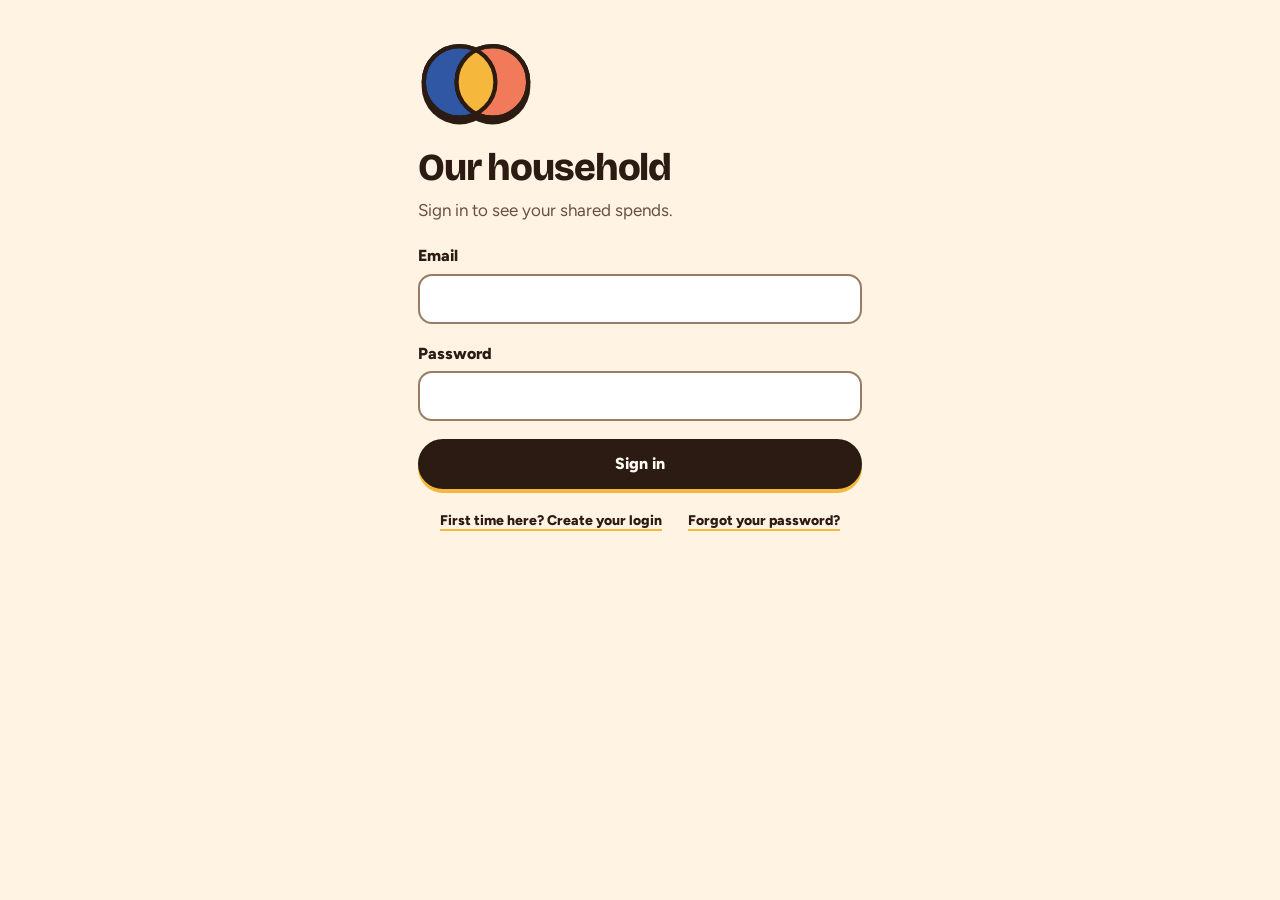
==== index.html @ c3bd326e "Deals: TCN gift cards, their deals and every card's shops Co-Authored-By: Claude Opus 5.5 <noreply@a" ====
<!DOCTYPE html>
<html lang="en-AU">
<head>
<meta charset="utf-8">
<meta name="viewport" content="width=device-width, initial-scale=1, viewport-fit=cover">
<meta name="theme-color" content="#FFF3E4">
<link rel="manifest" href="manifest.json">
<link rel="icon" type="image/png" sizes="32x32" href="icon-32.png">
<link rel="apple-touch-icon" href="apple-touch-icon.png">
<meta name="apple-mobile-web-app-capable" content="yes">
<meta name="mobile-web-app-capable" content="yes">
<meta name="apple-mobile-web-app-title" content="Household">
<meta name="apple-mobile-web-app-status-bar-style" content="default">
<title>Our household</title>
<link rel="preconnect" href="https://fonts.googleapis.com">
<link rel="preconnect" href="https://fonts.gstatic.com" crossorigin>
<link rel="stylesheet" href="https://fonts.googleapis.com/css2?family=Bricolage+Grotesque:opsz,wght@12..96,500..800&family=Figtree:wght@400..800&display=swap">
<style>
:root {
  --ground: #FFF3E4; --card: #FFFAF3; --ink: #2B1B12; --ink2: #6A4F40;
  --line: #EBD5BF; --dash: #E2C9B0; --input: #9A7C66; --track: #F3E2CF;
  --cobalt: #2F57A4; --cobalt-soft: #DCE6F7;
  --coral: #F07A5A; --coral-soft: #FCDCD2; --coral-deep: #A63E24;
  --marigold: #F5B83D; --marigold-soft: #FDEBC2;
  --fern: #276A49; --fern-soft: #D7EEDF;
  --me: #2F57A4; --me-soft: #DCE6F7;
  --display: 'Bricolage Grotesque', 'Figtree', ui-rounded, system-ui, sans-serif;
  --body: 'Figtree', system-ui, -apple-system, 'Segoe UI', sans-serif;
  --r-sm: 12px; --r-md: 18px; --r-lg: 26px;
  --nav-h: 74px;
  /* The phone's home-bar area. The tab bar sits partly inside it, like iOS's own tab bars, so its icons sit lower. */
  --sab: env(safe-area-inset-bottom, 0px);
  --nav-bottom: max(8px, calc(var(--sab) - 16px));
}
*, *::before, *::after { box-sizing: border-box; }
html { -webkit-text-size-adjust: 100%; color-scheme: light; background: var(--ground); }
body { margin: 0; min-height: 100vh; background: var(--ground); color: var(--ink); font: 400 16px/1.45 var(--body); -webkit-font-smoothing: antialiased; }
button, input, select, textarea { font: inherit; color: inherit; }
button { cursor: pointer; touch-action: manipulation; -webkit-tap-highlight-color: transparent; }
:focus-visible { outline: 3px solid var(--cobalt); outline-offset: 2px; }
p { margin: 0; }
h1, h2, h3 { margin: 0; font-family: var(--display); letter-spacing: -0.02em; }
.ic { width: 22px; height: 22px; flex: none; }
.muted { color: var(--ink2); }
.k { font-size: 14px; font-weight: 700; color: var(--ink2); }
.sr { position: absolute; width: 1px; height: 1px; overflow: hidden; clip: rect(0 0 0 0); white-space: nowrap; }

.main { max-width: 480px; margin: 0 auto; padding: 8px 16px calc(var(--nav-h) + 32px + var(--nav-bottom)); }
.main.no-nav { padding-bottom: 24px; }
.banner { max-width: 480px; margin: 0 auto; padding: 10px 16px; background: var(--marigold-soft); border-bottom: 2px solid var(--ink); font-size: 14px; font-weight: 600; }
.banner.ro { background: var(--coral-soft); }

/* headers */
.top { display: flex; align-items: flex-end; justify-content: space-between; gap: 12px; padding: 14px 2px 12px; } /* iOS blurs the top strip of a home screen app, so the heading stays clear of it */
.top.sheet { align-items: center; padding-top: 10px; }
.eyebrow { font-size: 15px; font-weight: 700; color: var(--ink2); margin-bottom: 2px; }
.title { font: 800 34px/1.02 var(--display); letter-spacing: -0.03em; }
.title.sm { font-size: 24px; flex: 1; }
.duo { display: flex; }
.duo .av + .av { margin-left: -10px; }

/* cards */
.card { display: block; width: 100%; text-align: left; background: var(--card); border: 2px solid var(--line); border-radius: var(--r-lg); padding: 16px; margin: 0 0 16px; box-shadow: 0 4px 0 var(--line); }
.card.bold { border-color: var(--ink); box-shadow: 0 4px 0 var(--ink); }
button.card { font: inherit; color: inherit; }
.card-head { display: flex; align-items: baseline; justify-content: space-between; gap: 12px; margin-bottom: 12px; }
.card-head h2 { font-size: 20px; }
.amt { font-weight: 800; font-variant-numeric: tabular-nums; }

.hero { position: relative; overflow: hidden; background: var(--card); border: 2px solid var(--ink); border-radius: 30px; padding: 20px 20px 18px; margin: 0 0 18px; box-shadow: 0 6px 0 var(--ink); }
.hero > *:not(.blob) { position: relative; }
.blob { position: absolute; right: -48px; top: -56px; width: 200px; height: 180px; background: var(--me-soft); border-radius: 58% 42% 55% 45% / 52% 60% 40% 48%; }
.hero-k { font-size: 16px; font-weight: 700; color: var(--ink2); }
.hero-v { font: 800 60px/1 var(--display); letter-spacing: -0.04em; margin: 4px 0 6px; font-variant-numeric: tabular-nums; }
.hero-v.over { color: var(--coral-deep); }
.hero-sub { font-weight: 600; color: var(--ink2); margin-bottom: 12px; }
.hero-foot { display: flex; align-items: center; justify-content: space-between; gap: 12px; margin-top: 16px; font-weight: 600; }
.meter { height: 14px; border-radius: 999px; background: var(--track); border: 2px solid var(--ink); overflow: hidden; }
.meter > span { display: block; height: 100%; background: var(--me); }
.meter.sm { height: 10px; margin-top: 10px; }
.sticker { display: inline-flex; align-items: center; transform: rotate(-3deg); background: var(--marigold); color: var(--ink); border: 2px solid var(--ink); border-radius: 999px; padding: 5px 12px; font-weight: 800; font-size: 15px; box-shadow: 0 3px 0 var(--ink); white-space: nowrap; }
.sticker.fern { background: var(--fern-soft); }
.sticker.coral { background: var(--coral-soft); }

.row-card { display: flex; align-items: center; justify-content: space-between; gap: 12px; min-height: 64px; cursor: pointer; }
.row-card .row-t { display: block; font-weight: 800; font-size: 17px; }
.row-card.attn { background: var(--marigold-soft); border-color: var(--ink); box-shadow: 0 4px 0 var(--ink); }
.count { display: inline-grid; place-items: center; min-width: 34px; height: 34px; padding: 0 8px; border-radius: 999px; background: var(--marigold); border: 2px solid var(--ink); font-weight: 800; margin-right: 10px; }
.row-lead { display: flex; align-items: center; }

.bal { display: flex; align-items: center; justify-content: space-between; gap: 12px; }
.bal .v { font: 800 30px/1.1 var(--display); letter-spacing: -0.02em; font-variant-numeric: tabular-nums; }

.bars { display: grid; grid-template-columns: repeat(7, 1fr); gap: 6px; align-items: end; }
.bar { display: flex; flex-direction: column; align-items: center; justify-content: flex-end; gap: 4px; min-height: 140px; border: 0; background: none; padding: 0; border-radius: 12px; }
.bar-v { font-size: 12px; font-weight: 700; color: var(--ink2); min-height: 16px; }
.bar-f { width: 100%; max-width: 36px; border-radius: 10px 10px 4px 4px; background: var(--me-soft); border: 2px solid var(--ink); }
.bar-f.zero { border-color: var(--dash); border-style: dashed; }
.bar.today .bar-f { background: var(--me); }
.bar-d { font-size: 13px; font-weight: 800; }

.grid2 { display: grid; grid-template-columns: 1fr 1fr; gap: 12px; margin: 0 0 16px; }
.grid2 .card { margin: 0; }
.tile { min-height: 132px; display: flex; flex-direction: column; }
.tile-t { font: 800 19px/1.15 var(--display); margin-top: 6px; overflow-wrap: anywhere; }
.tile-t.note { font-weight: 700; }
.tile-s { font-size: 14px; font-weight: 600; color: var(--ink2); margin-top: 4px; }
.tile-big { font: 800 44px/1 var(--display); margin-top: 6px; letter-spacing: -0.03em; }
.tile-empty { border-style: dashed; border-color: var(--input); box-shadow: none; background: transparent; cursor: pointer; }
.tile.spot:not(.tile-empty) { background: var(--marigold-soft); border-color: var(--ink); box-shadow: 0 4px 0 var(--ink); transform: rotate(1deg); }

/* buttons */
.btn { display: inline-flex; align-items: center; justify-content: center; gap: 8px; min-height: 50px; padding: 0 20px; border-radius: 999px; border: 2px solid var(--ink); font-weight: 800; font-size: 16px; line-height: 1.1; transition: transform .08s ease, box-shadow .08s ease; text-decoration: none; }
.btn-primary { background: var(--ink); color: var(--card); box-shadow: 0 4px 0 var(--marigold); }
.btn-primary:active:not([disabled]) { transform: translateY(3px); box-shadow: 0 1px 0 var(--marigold); }
.btn-secondary { background: var(--card); color: var(--ink); box-shadow: 0 3px 0 var(--ink); }
.btn-secondary:active:not([disabled]) { transform: translateY(2px); box-shadow: 0 1px 0 var(--ink); }
.btn-ghost { background: transparent; color: var(--ink); border-color: var(--input); }
.btn-danger { background: var(--coral-deep); color: #fff; border-color: var(--ink); box-shadow: 0 3px 0 var(--ink); }
.btn[disabled] { opacity: .45; cursor: not-allowed; }
.btn-block { width: 100%; }
.btn-small { min-height: 44px; padding: 0 14px; font-size: 15px; }
@media (hover: hover) {
  .btn-secondary:hover:not([disabled]), .btn-ghost:hover { background: #fff; }
  .btn-primary:hover:not([disabled]) { opacity: .9; }
  .row-card:hover, .tile-empty:hover { border-color: var(--ink); }
  .chip:hover { border-color: var(--ink); }
}
.link { display: inline-flex; align-items: center; gap: 6px; background: none; border: 0; padding: 0 4px; min-height: 44px; font-weight: 800; color: var(--ink); text-decoration: underline; text-decoration-thickness: 2px; text-underline-offset: 4px; text-decoration-color: var(--marigold); }
.link.sm { font-size: 14px; min-height: 36px; padding: 6px 4px; }
.link.danger { color: var(--coral-deep); text-decoration-color: var(--coral); }
.icon-btn { width: 44px; height: 44px; flex: none; border-radius: 50%; border: 2px solid var(--ink); background: var(--card); display: grid; place-items: center; box-shadow: 0 2px 0 var(--ink); padding: 0; }
.icon-btn:active { transform: translateY(2px); box-shadow: none; }
.icon-btn[disabled] { opacity: .35; cursor: not-allowed; }

/* chips and segmented controls */
.chips { display: flex; flex-wrap: wrap; gap: 8px; }
.chip { display: inline-flex; align-items: center; gap: 6px; min-height: 44px; padding: 0 14px; border-radius: 999px; border: 2px solid var(--input); background: var(--card); font-weight: 700; font-size: 15px; }
.chip[aria-pressed="true"] { background: var(--ink); border-color: var(--ink); color: var(--card); }
.chip.add { border-style: dashed; }
.chip .ic { width: 16px; height: 16px; }
.seg { display: flex; gap: 4px; padding: 4px; border: 2px solid var(--ink); border-radius: 999px; background: var(--track); }
.seg button { flex: 1; min-height: 44px; min-width: 0; border: 0; border-radius: 999px; background: transparent; font-weight: 800; padding: 0 8px; overflow: hidden; text-overflow: ellipsis; white-space: nowrap; }
.seg button[aria-pressed="true"] { background: var(--card); box-shadow: 0 0 0 2px var(--ink); }
.stepper { display: flex; align-items: center; gap: 10px; margin-top: 12px; }
.stepper output { flex: 1; text-align: center; font-weight: 800; font-variant-numeric: tabular-nums; }

/* forms */
fieldset { border: 0; margin: 0 0 18px; padding: 0; min-width: 0; }
legend, .lbl { display: block; padding: 0; margin: 0 0 8px; font-weight: 800; }
.field { display: block; margin: 0 0 18px; }
.field > span { display: block; font-weight: 800; margin: 0 0 6px; }
.input { width: 100%; min-height: 50px; padding: 10px 14px; border: 2px solid var(--input); border-radius: 14px; background: #fff; font-size: 16px; }
.input:focus { border-color: var(--ink); }
select.input { appearance: none; -webkit-appearance: none; background-image: url("data:image/svg+xml,%3Csvg xmlns='http://www.w3.org/2000/svg' viewBox='0 0 24 24' fill='none' stroke='%232B1B12' stroke-width='2.5' stroke-linecap='round' stroke-linejoin='round'%3E%3Cpath d='M6 9l6 6 6-6'/%3E%3C/svg%3E"); background-repeat: no-repeat; background-position: right 14px center; background-size: 18px; padding-right: 44px; }
textarea.input { min-height: 140px; font-family: ui-monospace, Menlo, monospace; font-size: 13px; }
.money { position: relative; }
.money::before { content: '$'; position: absolute; left: 14px; top: 50%; transform: translateY(-50%); font-weight: 800; color: var(--ink2); pointer-events: none; }
.money .input { padding-left: 30px; }
.hint { font-size: 14px; color: var(--ink2); margin-top: 6px; }
.hint a { color: inherit; text-decoration: underline; text-decoration-color: var(--line); text-underline-offset: 3px; }
.err-text { font-size: 14px; color: var(--coral-deep); font-weight: 700; margin-top: 6px; }
.err-why { font-size: 12px; margin-top: 8px; overflow-wrap: anywhere; }
/* the + choice: capture a receipt or add a spend */
.pick-grid { display: grid; grid-template-columns: 1fr 1fr; gap: 12px; margin-top: 16px; }
.pick { position: relative; display: flex; flex-direction: column; align-items: flex-start; gap: 6px; min-height: 148px; padding: 16px 14px; border: 2px solid var(--ink); border-radius: var(--r-md); background: var(--card); box-shadow: 0 4px 0 var(--ink); color: var(--ink); font: inherit; text-align: left; cursor: pointer; }
.pick:active { transform: translateY(3px); box-shadow: 0 1px 0 var(--ink); }
.pick:focus-visible { outline: 3px solid var(--cobalt); outline-offset: 3px; }
.pick-ic { width: 46px; height: 46px; flex: none; border-radius: 50%; border: 2px solid var(--ink); background: var(--marigold-soft); display: grid; place-items: center; margin-bottom: 4px; }
.pick.file-btn .pick-ic { background: var(--coral-soft); }
.pick-ic .ic { width: 24px; height: 24px; }
.pick-t { font: 800 18px/1.15 var(--display); letter-spacing: -0.01em; }
.pick-s { font-size: 13px; line-height: 1.3; color: var(--ink2); }
.pick-photos { display: flex; justify-content: center; margin: 12px auto 0; }
.setup-steps { margin: 12px 0 14px; padding-left: 22px; display: flex; flex-direction: column; gap: 6px; }
.setup-steps strong { font-weight: 800; }
.row2 { display: grid; grid-template-columns: 1fr 1fr; gap: 10px; }
.check-row { display: flex; align-items: center; gap: 12px; min-height: 48px; margin: 0 0 14px; font-weight: 700; cursor: pointer; }
.check-row input { width: 24px; height: 24px; accent-color: var(--ink); flex: none; margin: 0; }
.check-row.off { color: var(--ink2); cursor: default; }
.switch-row { display: flex; align-items: center; justify-content: space-between; gap: 12px; min-height: 52px; font-weight: 700; cursor: pointer; }
.switch-row + .switch-row { border-top: 2px dashed var(--dash); }
.switch { appearance: none; -webkit-appearance: none; width: 54px; height: 32px; border-radius: 999px; border: 2px solid var(--ink); background: var(--track); position: relative; flex: none; margin: 0; cursor: pointer; }
.switch::after { content: ''; position: absolute; top: 3px; left: 3px; width: 22px; height: 22px; border-radius: 50%; background: var(--card); border: 2px solid var(--ink); transition: left .15s ease; }
.switch:checked { background: var(--fern); }
.switch:checked::after { left: 25px; }
.swatches { display: flex; gap: 12px; }
.swatch { width: 44px; height: 44px; border-radius: 50%; border: 2px solid var(--ink); padding: 0; }
.swatch[aria-pressed="true"] { box-shadow: 0 0 0 3px var(--card), 0 0 0 6px var(--ink); }
.person { padding: 14px; border: 2px dashed var(--dash); border-radius: var(--r-md); margin: 0 0 14px; }
.person .field { margin-bottom: 12px; }
.person fieldset { margin: 0; }

/* entries */
.list { list-style: none; margin: 0; padding: 0; }
.entry { display: block; padding: 12px 0; border-top: 2px dashed var(--dash); }
.e-row { display: flex; align-items: flex-start; gap: 12px; }
.entry:first-child { border-top: 0; padding-top: 4px; }
.e-main { flex: 1; min-width: 0; }
.e-title { font-weight: 800; overflow-wrap: anywhere; }
.e-meta { font-size: 14px; color: var(--ink2); margin-top: 1px; }
.e-sub { font-size: 13px; color: var(--ink2); margin-top: 2px; overflow-wrap: anywhere; }
.e-right { text-align: right; display: flex; flex-direction: column; align-items: flex-end; }
.e-amt { font-weight: 800; font-variant-numeric: tabular-nums; white-space: nowrap; }
.entry.dim .e-amt { color: var(--ink2); text-decoration: line-through; text-decoration-thickness: 2px; }
.e-actions { display: flex; flex-wrap: wrap; gap: 8px; margin-top: 10px; padding-left: 48px; }
.e-actions .btn { flex: 1 1 auto; }
.tag { display: inline-block; margin-top: 6px; padding: 2px 10px; border-radius: 10px; border: 2px solid var(--ink2); font-size: 13px; font-weight: 700; color: var(--ink2); }
.tag.chk { background: var(--marigold-soft); border-color: var(--ink); color: var(--ink); }
.av { display: grid; place-items: center; width: 36px; height: 36px; flex: none; border-radius: 50%; border: 2px solid var(--ink); font: 800 15px/1 var(--display); }
.av.sm { width: 28px; height: 28px; font-size: 13px; }
.av-duo { position: relative; overflow: hidden; background: var(--card); }
.av-duo i { position: absolute; top: 0; bottom: 0; width: 50%; }
.av-duo i:first-child { left: 0; }
.av-duo i:last-child { right: 0; border-left: 2px solid var(--ink); }
.av.settle { background: var(--fern-soft); color: var(--fern); }
.av.settle .ic { width: 18px; height: 18px; }

/* calendar */
.card.cal { padding: 12px; }
.cal-head { display: flex; align-items: center; justify-content: space-between; margin-bottom: 8px; }
.cal-head h2 { font-size: 20px; }
.cal-dow, .cal-grid { display: grid; grid-template-columns: repeat(7, 1fr); gap: 3px; }
.cal-dow span { text-align: center; font-size: 12px; font-weight: 800; color: var(--ink2); padding: 4px 0; }
.cal-day { position: relative; min-height: 54px; border-radius: 12px; border: 2px solid transparent; background: transparent; padding: 4px 1px 3px; display: flex; flex-direction: column; align-items: center; gap: 1px; min-width: 0; }
.cal-day .n { font-size: 14px; font-weight: 800; line-height: 20px; min-width: 24px; border-radius: 999px; }
.cal-day .v { font-size: 11px; font-weight: 800; color: var(--ink2); line-height: 14px; min-height: 14px; }
.cal-day.has { background: var(--track); }
.cal-day.today .n { background: var(--ink); color: var(--card); }
.cal-day.sel { border-color: var(--ink); background: var(--marigold-soft); box-shadow: 0 2px 0 var(--ink); }
.cal-day.pad { visibility: hidden; }
.cal-day.future .n { color: var(--ink2); }
.dots { display: flex; gap: 3px; margin-top: auto; min-height: 7px; }
.dot { display: inline-block; width: 7px; height: 7px; border-radius: 50%; flex: none; }
.dot.man { background: var(--ink); }
.dot.imp { border: 2px solid var(--ink); background: var(--card); }
.dot.chk { background: var(--marigold); box-shadow: 0 0 0 1.5px var(--ink); }
.legend { display: flex; flex-wrap: wrap; gap: 6px 14px; margin-top: 12px; font-size: 13px; font-weight: 600; color: var(--ink2); }
.legend span { display: inline-flex; align-items: center; gap: 6px; }
.cal-foot { display: flex; justify-content: space-between; align-items: center; margin-top: 10px; padding-top: 10px; border-top: 2px dashed var(--dash); font-weight: 700; }

/* add */
.date-chip { position: relative; display: inline-flex; align-items: center; gap: 6px; min-height: 44px; padding: 0 14px; border-radius: 999px; border: 2px solid var(--ink); background: var(--card); font-weight: 800; box-shadow: 0 2px 0 var(--ink); white-space: nowrap; }
.date-chip input { position: absolute; inset: 0; width: 100%; height: 100%; opacity: 0; cursor: pointer; border: 0; padding: 0; }
.date-chip:focus-within { outline: 3px solid var(--cobalt); outline-offset: 2px; }
.amount-box { text-align: center; padding: 4px 0 14px; }
.amt-total { font: 800 58px/1.05 var(--display); letter-spacing: -0.04em; font-variant-numeric: tabular-nums; }
.amt-expr { margin-top: 6px; min-height: 22px; color: var(--ink2); font-weight: 700; font-variant-numeric: tabular-nums; }
.keypad { display: grid; grid-template-columns: repeat(4, 1fr); gap: 8px; margin: 0 0 18px; }
.key { min-height: 52px; border-radius: 16px; border: 2px solid var(--ink); background: var(--card); font: 800 24px/1 var(--display); box-shadow: 0 3px 0 var(--ink); display: grid; place-items: center; padding: 0; }
.key:active { transform: translateY(2px); box-shadow: 0 1px 0 var(--ink); }
.key.soft { background: var(--track); font: 800 15px/1 var(--body); }
.key.plus { grid-row: span 2; background: var(--coral); font-size: 34px; }
.key.zero { grid-column: span 2; }
.nudge { display: flex; gap: 10px; align-items: flex-start; padding: 12px 14px; border-radius: var(--r-md); background: var(--marigold-soft); border: 2px solid var(--ink); font-weight: 600; font-size: 15px; }
.savebar { position: sticky; bottom: 0; z-index: 5; padding: 12px 0 calc(12px + var(--sab)); background: var(--ground); border-top: 2px dashed var(--dash); margin-top: 8px; display: flex; flex-direction: column; align-items: center; gap: 4px; }
.after-card { text-align: center; margin: -4px 0 4px; }
.savebar.above-nav { bottom: calc(var(--nav-h) - 8px + var(--nav-bottom)); }
.note-card { background: var(--marigold-soft); border-color: var(--ink); box-shadow: 0 4px 0 var(--ink); }
.note-card.err { background: var(--coral-soft); }
.note-card h2 { font-size: 19px; margin-bottom: 6px; }
.note-card ul { margin: 6px 0 0; padding-left: 20px; }
.note-card li { margin: 2px 0; }

/* tab */
.tab-hero { text-align: center; padding: 28px 20px; }
.tab-hero h2 { font-size: 28px; margin: 8px 0 8px; }
.tab-hero p { color: var(--ink2); margin: 0 auto 18px; max-width: 34ch; }
.tab-total { font: 800 52px/1 var(--display); letter-spacing: -0.03em; margin: 4px 0; font-variant-numeric: tabular-nums; }
.add-row { display: grid; grid-template-columns: 120px 1fr; gap: 10px; margin-bottom: 12px; }

/* inbox */
.file-btn { position: relative; overflow: hidden; cursor: pointer; }
.file-btn input { position: absolute; inset: 0; opacity: 0; cursor: pointer; width: 100%; }
.file-btn:focus-within { outline: 3px solid var(--cobalt); outline-offset: 3px; }
details { margin-top: 14px; }
summary { min-height: 44px; display: flex; align-items: center; font-weight: 800; cursor: pointer; text-decoration: underline; text-decoration-color: var(--marigold); text-decoration-thickness: 2px; text-underline-offset: 4px; }
details ol { margin: 4px 0 0; padding-left: 22px; color: var(--ink2); }
details li { margin: 4px 0; }
.group-head { display: flex; align-items: center; justify-content: space-between; gap: 10px; margin-bottom: 8px; }
.group-head h2 { font-size: 19px; }
.empty { text-align: center; padding: 28px 16px 20px; }
.empty h2 { font-size: 22px; margin-bottom: 6px; }
.empty p { color: var(--ink2); max-width: 32ch; margin: 0 auto; }

/* colour schemes */
.schemes { display: grid; grid-template-columns: repeat(4, minmax(0, 1fr)); gap: 8px; }
.scheme { min-height: 78px; border: 2px solid var(--line); border-radius: 16px; padding: 10px 4px; display: flex; flex-direction: column; align-items: center; justify-content: center; gap: 8px; font-weight: 800; font-size: 14px; }
.scheme[aria-pressed="true"] { border-color: var(--ink); box-shadow: 0 3px 0 var(--ink); }
.scheme-dots { display: flex; }
.scheme-dots i { width: 18px; height: 18px; border-radius: 50%; border: 2px solid currentColor; }
.scheme-dots i + i { margin-left: -5px; }

/* splitwise import */
.sw-group { padding: 12px 14px; border: 2px dashed var(--dash); border-radius: var(--r-md); margin: 0 0 12px; }
.sw-t { font-weight: 800; margin-bottom: 4px; }
.sw-s { font-weight: 600; }
.sw-ok { display: flex; align-items: center; gap: 6px; color: var(--fern); font-weight: 700; font-size: 14px; margin-top: 4px; }
.sw-ok .ic { width: 18px; height: 18px; }
.sw-map { font-size: 14px; color: var(--ink2); margin-top: 6px; }
.sw-result { padding: 12px 14px; border-radius: var(--r-md); background: var(--marigold-soft); border: 2px solid var(--ink); font-weight: 600; margin-top: 4px; }
.check-row span { flex: 1; }
.rate-grid { display: grid; grid-template-columns: 1fr 1fr; gap: 0 10px; align-items: end; }
.rate-grid .field { margin-bottom: 14px; }
.rate-grid .field > span { font-size: 14px; line-height: 1.25; }

/* recap */
.period-nav { display: flex; align-items: center; justify-content: space-between; gap: 10px; margin: 0 0 16px; }
.period-nav h2 { font-size: 22px; text-align: center; flex: 1; }
.hbar { margin: 0 0 14px; }
.hbar:last-child { margin-bottom: 0; }
.hbar-top { display: flex; justify-content: space-between; gap: 10px; font-weight: 700; font-size: 15px; margin-bottom: 5px; }
.hbar-track { height: 16px; border-radius: 999px; background: var(--track); border: 2px solid var(--ink); overflow: hidden; }
.hbar-fill { display: block; height: 100%; background: var(--marigold); }
.stat { display: flex; align-items: baseline; justify-content: space-between; gap: 10px; }
.stat .big { font: 800 30px/1.1 var(--display); font-variant-numeric: tabular-nums; }

/* setup */
.setup { max-width: 480px; margin: 0 auto; padding: 22px 18px 40px; }
.steps { display: flex; gap: 6px; margin: 0 0 20px; }
.steps span { flex: 1; height: 10px; border-radius: 999px; background: var(--track); border: 2px solid var(--ink); }
.steps span.on { background: var(--marigold); }
.setup h1 { font: 800 38px/1.02 var(--display); letter-spacing: -0.03em; margin: 2px 0 10px; }
.lead { font-size: 17px; color: var(--ink2); margin: 0 0 22px; }
.setup-actions { display: flex; gap: 10px; margin-top: 8px; }
.setup-actions .btn-primary { flex: 1; }
.who-btn { display: flex; align-items: center; gap: 14px; width: 100%; min-height: 76px; padding: 12px 18px; margin: 0 0 14px; border-radius: 24px; border: 2px solid var(--ink); background: var(--card); box-shadow: 0 4px 0 var(--ink); font: 800 26px/1 var(--display); text-align: left; }
.who-btn:active { transform: translateY(3px); box-shadow: 0 1px 0 var(--ink); }

/* Welcome for the second person, the first time they open the app */
.welcome { max-width: 480px; margin: 0 auto; padding: 18px 20px calc(36px + var(--sab)); text-align: center; }
.wl-preview { position: sticky; top: 0; z-index: 5; display: flex; align-items: center; justify-content: space-between; gap: 12px; margin: -18px -20px 16px; padding: 8px 12px 8px 16px; background: var(--marigold-soft); border-bottom: 2px solid var(--ink); font-weight: 800; text-align: left; }
.wl-mark { width: 176px; margin: 6px auto 12px; }
.wl-mark svg { display: block; width: 100%; height: auto; overflow: visible; }
.welcome h1 { font: 800 40px/1.02 var(--display); letter-spacing: -0.03em; margin: 0 0 8px; }
.welcome .lead { font-weight: 600; margin-bottom: 26px; }
.wl-lead { display: flex; align-items: center; justify-content: center; gap: 10px; text-align: left; }
.wl-note { position: relative; margin: 0 6px 28px; padding: 22px 20px 20px; text-align: left; background: var(--card); border: 2px solid var(--ink); border-radius: 22px; box-shadow: 0 5px 0 var(--ink); transform: rotate(-1.2deg); }
.wl-note::before { content: ''; position: absolute; top: -13px; left: 50%; width: 84px; height: 24px; margin-left: -42px; background: var(--marigold-soft); border: 2px solid var(--ink); border-radius: 6px; transform: rotate(3deg); }
.wl-note figcaption { display: flex; align-items: center; gap: 8px; margin-bottom: 10px; font-size: 14px; font-weight: 800; color: var(--ink2); }
.wl-note blockquote { margin: 0; font-size: 17px; font-weight: 600; line-height: 1.5; }
.wl-note blockquote p { margin: 0 0 12px; white-space: pre-line; }
.wl-note blockquote p:last-child { margin: 0; }
.wl-list { list-style: none; margin: 0 0 28px; padding: 0 4px; display: grid; gap: 12px; text-align: left; font-weight: 700; }
.wl-list li { display: flex; align-items: center; gap: 12px; }
.wl-tour { list-style: none; margin: 4px 0 28px; padding: 0 4px; display: grid; gap: 14px; text-align: left; }
.wl-tour li { display: grid; grid-template-columns: 40px minmax(0, 1fr); gap: 12px; align-items: start; }
.wl-tour strong { display: block; font-weight: 800; font-size: 17px; line-height: 1.25; }
.wl-t { display: block; margin-top: 2px; font-size: 15px; line-height: 1.4; color: var(--ink2); }
.wl-ic { display: grid; place-items: center; width: 40px; height: 40px; flex: none; border-radius: 14px; border: 2px solid var(--ink); background: var(--me-soft); }
.wl-ic .ic { width: 22px; height: 22px; }
.wl-not { margin-top: 12px; }
textarea.input.wl-text { min-height: 160px; font: 600 16px/1.5 var(--body); resize: vertical; }
.si-mark { width: 116px; margin: 18px 0 18px; }
.si-mark svg { display: block; width: 100%; height: auto; }
.si-links { display: flex; flex-wrap: wrap; justify-content: center; gap: 4px 18px; margin-top: 14px; }
.av.rent { background: var(--marigold-soft); color: var(--ink); }
.av.rent .ic { width: 18px; height: 18px; }
.wl-anim .wl-l, .wl-anim .wl-r { animation: wl-in .75s cubic-bezier(.2, .8, .2, 1) both; }
.wl-anim .wl-l { --wl-x: -240px; }
.wl-anim .wl-r { --wl-x: 240px; }
.wl-anim .wl-lens { transform-box: fill-box; transform-origin: center; animation: wl-pop .45s .6s cubic-bezier(.3, 1.6, .5, 1) both; }
.wl-anim .wl-rest { animation: wl-up .5s .4s ease-out both; }
@keyframes wl-in { from { transform: translateX(var(--wl-x)); opacity: 0; } to { transform: none; opacity: 1; } }
@keyframes wl-pop { from { transform: scale(0); } to { transform: scale(1); } }
@keyframes wl-up { from { transform: translateY(14px); opacity: 0; } to { transform: none; opacity: 1; } }
@media (prefers-reduced-motion: reduce) { .wl-anim .wl-l, .wl-anim .wl-r, .wl-anim .wl-lens, .wl-anim .wl-rest { animation: none; } }
.loading { min-height: 80vh; display: grid; place-content: center; text-align: center; gap: 10px; padding: 24px; }
.loading .blob { position: relative; right: auto; top: auto; margin: 0 auto 10px; width: 120px; height: 104px; background: var(--marigold-soft); border: 2px solid var(--ink); animation: wobble 2.4s ease-in-out infinite; }
@keyframes wobble { 50% { border-radius: 45% 55% 42% 58% / 60% 44% 56% 40%; transform: rotate(6deg); } }
/* The other one of us turning round while the app opens, standing on a soft shadow that narrows as they turn side on. */
.loading .twirl { width: 196px; height: 196px; margin: 0 auto; filter: drop-shadow(0 6px 8px color-mix(in srgb, var(--ink) 24%, transparent)); }
.loading .twirl-turn { width: 100%; height: 100%; display: grid; place-items: center; animation: twirl 2.2s linear infinite; }
.loading .twirl-pic { display: block; width: auto; height: auto; max-width: 136px; max-height: 136px; }
.loading .twirl:not(.cut) .twirl-pic { width: 136px; height: 136px; border-radius: 50%; border: 2px solid var(--ink); object-fit: cover; }
@keyframes twirl { to { transform: rotate(360deg); } }
@media (prefers-reduced-motion: reduce) { .loading .twirl-turn { animation: none; } }

/* nav */
.nav { position: fixed; left: 0; right: 0; bottom: 0; z-index: 20; display: flex; align-items: flex-end; justify-content: space-around; max-width: 480px; margin: 0 auto; padding: 6px 6px var(--nav-bottom); background: var(--card); border: 2px solid var(--ink); border-bottom: 0; border-radius: 24px 24px 0 0; }
.nav-i { position: relative; isolation: isolate; flex: 1; display: flex; flex-direction: column; align-items: center; gap: 3px; min-height: 54px; padding: 6px 0 2px; border: 0; background: none; font-size: 12px; font-weight: 800; color: var(--ink2); }
.nav-i .ic { width: 24px; height: 24px; }
.nav-i.on { color: var(--ink); }
.nav-i.on::before { content: ''; position: absolute; top: 3px; left: 50%; width: 52px; height: 32px; transform: translateX(-50%); border-radius: 999px; background: var(--marigold-soft); z-index: -1; }
.nav-add { width: 64px; height: 64px; flex: none; margin: -28px 4px 4px; border-radius: 50%; border: 2px solid var(--ink); background: var(--coral); color: var(--ink); box-shadow: 0 4px 0 var(--ink); display: grid; place-items: center; padding: 0; }
.nav-add .ic { width: 32px; height: 32px; stroke-width: 2.6; }
.nav-add:active { transform: translateY(3px); box-shadow: 0 1px 0 var(--ink); }
.badge { position: absolute; top: 0; left: calc(50% + 4px); min-width: 22px; height: 22px; padding: 0 6px; border-radius: 999px; background: var(--marigold); border: 2px solid var(--ink); font-size: 12px; font-weight: 800; color: var(--ink); display: grid; place-items: center; line-height: 1; }

/* dialog and toast */
.scrim { position: fixed; inset: 0; z-index: 40; background: rgba(43, 27, 18, .45); }
.dialog { position: fixed; left: 50%; bottom: 0; transform: translateX(-50%); z-index: 41; width: min(480px, 100%); max-height: 90vh; overflow: auto; background: var(--card); border: 2px solid var(--ink); border-bottom: 0; border-radius: 28px 28px 0 0; padding: 22px 18px calc(18px + var(--sab)); }
.dialog h2 { font-size: 26px; margin-bottom: 8px; }
.dialog > p { color: var(--ink2); margin-bottom: 16px; }
.dialog-actions { display: flex; gap: 10px; margin-top: 18px; }
.dialog-actions .btn { flex: 1; }
.toast { position: fixed; left: 50%; top: calc(12px + env(safe-area-inset-top)); transform: translate(-50%, -16px); opacity: 0; pointer-events: none; z-index: 60; width: max-content; max-width: calc(100% - 32px); padding: 12px 18px; border-radius: 16px; background: var(--ink); color: var(--card); font-weight: 700; box-shadow: 0 4px 0 var(--marigold); transition: opacity .2s ease, transform .2s ease; }
.toast.show { opacity: 1; transform: translate(-50%, 0); }

@media (prefers-reduced-motion: reduce) {
  *, *::before, *::after { animation: none !important; transition: none !important; }
}
@media (max-width: 360px) {
  .hero-v { font-size: 50px; }
  .title { font-size: 30px; }
  .add-row { grid-template-columns: 100px 1fr; }
}

/* ---------- header extras ---------- */
.top-right { display: flex; align-items: center; gap: 10px; }
.back-link { display: inline-flex; align-items: center; gap: 2px; min-height: 40px; margin: 0 0 2px -6px; padding: 0 6px; border: 0; background: none; font-weight: 800; font-size: 15px; color: var(--ink); }
.back-link .ic { width: 18px; height: 18px; }

/* ---------- insights ---------- */
.ins-mode { margin: 0 0 16px; }
.kpis { display: grid; grid-template-columns: repeat(3, minmax(0, 1fr)); gap: 10px; margin: 0 0 16px; }
.kpi { min-width: 0; background: var(--card); border: 2px solid var(--line); border-radius: var(--r-md); padding: 12px 12px 10px; box-shadow: 0 3px 0 var(--line); }
.kpi .k { font-size: 13px; line-height: 1.25; }
.kpi-v { margin-top: 4px; font: 800 22px/1.15 var(--display); letter-spacing: -0.02em; overflow-wrap: anywhere; }
.kpi-s { margin-top: 3px; font-size: 12px; line-height: 1.3; color: var(--ink2); }
.hbar-note { margin-top: 4px; font-size: 13px; color: var(--ink2); }
.cols-plot { position: relative; height: 128px; margin-top: 34px; display: grid; grid-template-columns: repeat(var(--n), minmax(0, 1fr)); align-items: end; column-gap: 2px; border-bottom: 1px solid var(--line); }
.col { position: relative; height: 100%; min-width: 0; display: flex; align-items: flex-end; justify-content: center; padding: 0; border: 0; border-radius: 6px 6px 0 0; background: none; }
.col.off { pointer-events: none; }
.col-fill { display: block; width: min(24px, 72%); background: var(--ink2); border-radius: 4px 4px 0 0; }
.col.on .col-fill { background: var(--ink); }
.col-tip { position: absolute; left: 50%; transform: translateX(-50%); margin-bottom: 6px; padding: 1px 7px; border: 2px solid var(--ink); border-radius: 999px; background: var(--marigold); color: var(--ink); font-weight: 800; font-size: 12px; line-height: 1.35; white-space: nowrap; pointer-events: none; z-index: 2; }
.col-tip.l { left: 0; transform: none; }
.col-tip.r { left: auto; right: 0; transform: none; }
.cols-ref { position: absolute; left: 0; right: 0; height: 0; border-top: 1.5px dashed var(--ink); pointer-events: none; z-index: 1; }
.cols-ref-l { position: absolute; right: 0; bottom: 3px; padding-left: 4px; background: var(--card); color: var(--ink2); font-size: 12px; font-weight: 700; line-height: 1.2; white-space: nowrap; }
.cols-x { display: grid; grid-template-columns: repeat(var(--n), minmax(0, 1fr)); column-gap: 2px; margin-top: 6px; text-align: center; font-size: 12px; font-weight: 700; color: var(--ink2); }
.cols-x .on { color: var(--ink); }
.cols-cap { margin-top: 12px; }
.pc-read { min-height: 24px; margin: -4px 0 6px; }
.pace svg { display: block; width: 100%; height: auto; overflow: visible; touch-action: pan-y; }
.pc-base { stroke: var(--line); stroke-width: 1; }
.pc-budget { stroke: var(--ink2); stroke-width: 1.5; stroke-dasharray: 6 5; }
.pc-area { fill: var(--ink); opacity: .08; }
.pc-line { fill: none; stroke: var(--ink); stroke-width: 2; stroke-linejoin: round; stroke-linecap: round; }
.pc-proj { stroke: var(--ink); stroke-width: 2.5; stroke-dasharray: 0.1 5; stroke-linecap: round; opacity: .55; }
.pc-dot { fill: var(--ink); stroke: var(--card); stroke-width: 2; }
.pc-hair { stroke: var(--ink2); stroke-width: 1; }
.pc-t { fill: var(--ink2); font: 700 12px var(--body); }
.tv { margin-top: 10px; }
.tv summary { font-size: 15px; }
.tv table { width: 100%; margin-top: 6px; border-collapse: collapse; font-size: 14px; font-variant-numeric: tabular-nums; }
.tv th, .tv td { padding: 7px 4px; border-bottom: 1px solid var(--line); text-align: left; font-weight: 400; }
.tv thead th { font-size: 13px; font-weight: 800; color: var(--ink2); }
.tv .n { text-align: right; white-space: nowrap; }
.places { margin: 0; padding: 0; list-style: none; }
.place { display: flex; align-items: baseline; gap: 10px; padding: 9px 0; border-bottom: 1px solid var(--line); }
.place:last-child { padding-bottom: 0; border-bottom: 0; }
.place-n { flex: 1; min-width: 0; font-weight: 800; overflow-wrap: anywhere; }
.place-c { color: var(--ink2); font-size: 14px; white-space: nowrap; }
.place-t { font-weight: 800; white-space: nowrap; font-variant-numeric: tabular-nums; }
.cols-key { display: flex; align-items: center; gap: 8px; margin-top: 8px; font-size: 13px; font-weight: 700; color: var(--ink2); }
.cols-key-l { width: 22px; border-top: 1.5px dashed var(--ink); }
.keys { display: flex; flex-wrap: wrap; column-gap: 16px; }
.cols-key-d { width: 22px; border-top: 3px dotted var(--ink); opacity: .55; }

/* ---------- profiles ---------- */
.av.ph { background-size: cover; background-position: center; }
.av.xl { width: 76px; height: 76px; border-width: 3px; font-size: 32px; }
.profile-top { display: flex; align-items: center; gap: 16px; }
.profile-act { display: flex; flex-direction: column; align-items: flex-start; gap: 4px; min-width: 0; }
.row-lead .duo { margin-right: 4px; }

/* ---------- lines on a spend ---------- */
.lines .card-head { margin-bottom: 6px; }
.ln-row { display: grid; grid-template-columns: 22px 78px minmax(0, 1fr); align-items: center; gap: 8px; padding: 6px 0; border-top: 1px dashed var(--line); }
.ln-row:first-of-type { border-top: 0; }
.ln-i { font-size: 13px; font-weight: 800; color: var(--ink2); text-align: center; }
.ln-amt { font-weight: 800; font-variant-numeric: tabular-nums; white-space: nowrap; }
.ln-field { display: block; min-width: 0; }
.ln-note { min-height: 44px; padding-top: 8px; padding-bottom: 8px; }
.e-lines { margin: 6px 0 2px; padding: 0; list-style: none; font-size: 14px; color: var(--ink2); }
.e-lines li { display: flex; justify-content: space-between; gap: 12px; padding: 3px 0; border-top: 1px dashed var(--line); }
.e-lines .ln-n { min-width: 0; overflow-wrap: anywhere; color: var(--ink); }
.e-lines .ln-n.muted { color: var(--ink2); }
.e-lines .ln-a { white-space: nowrap; font-variant-numeric: tabular-nums; }

/* ---------- what's new ---------- */
.news { margin: 12px 0 0; padding: 0; list-style: none; }
.news li { display: flex; align-items: flex-start; gap: 12px; padding: 10px 0; border-top: 1px solid var(--line); }
.news li:first-child { border-top: 0; }
.news-ic { flex: none; display: grid; place-items: center; width: 36px; height: 36px; border: 2px solid var(--ink); border-radius: 50%; background: var(--marigold-soft); }
.news-ic .ic { width: 18px; height: 18px; }
.news-from { display: flex; align-items: center; gap: 8px; margin-top: 12px; font-weight: 700; color: var(--ink2); }
.note-edit .field { margin-bottom: 12px; }
.note-edit textarea.input { min-height: 72px; resize: vertical; }
.nw-item { padding: 12px 0 14px; border-top: 1px dashed var(--line); }
.nw-item.off .field { opacity: .5; }
.nw-top { display: flex; align-items: center; justify-content: space-between; gap: 10px; margin-bottom: 8px; }
.nw-sw { margin: 0; gap: 10px; font-weight: 700; }
.nw-actions { display: flex; gap: 10px; margin-top: 14px; }
.nw-actions .btn { flex: 1; }
.nw-more { display: flex; flex-wrap: wrap; gap: 4px 16px; margin-top: 10px; }
.row-btn { display: flex; justify-content: space-between; align-items: baseline; gap: 10px; width: 100%; min-height: 44px; padding: 10px 0; border: 0; border-top: 1px solid var(--line); background: none; text-align: left; font-weight: 800; }
.row-btn:first-of-type { border-top: 0; }
.tag.ok { background: var(--fern-soft); }

/* ---------- fields stay inside their cards ----------
   iOS gives date fields a minimum width from their content and centres the text, so they spill past the card.
   Every field may shrink to its container, and date fields drop the native frame (tapping still opens the picker). */
.input { min-width: 0; max-width: 100%; }
.row2 > *, .field, .money, .add-row > *, .ln-field { min-width: 0; }
input[type="date"].input, .date-chip input[type="date"] { -webkit-appearance: none; appearance: none; display: block; min-width: 0; max-width: 100%; }
input[type="date"].input { text-align: left; line-height: 26px; }
input[type="date"].input::-webkit-date-and-time-value { text-align: left; margin: 0; min-height: 26px; }
input[type="date"].input::-webkit-datetime-edit { padding: 0; }
.note-edit textarea.input { font: 400 16px/1.45 var(--body); }

/* ---------- coming up ---------- */
.soon-sum { margin: -6px 0 6px; }
.soon-list, .bill-list, .cat-list { margin: 0; padding: 0; list-style: none; }
.soon-row, .bill-list li { display: grid; grid-template-columns: 86px minmax(0, 1fr) auto; align-items: baseline; gap: 10px; padding: 10px 0; border-top: 1px dashed var(--line); }
.soon-row:first-child, .bill-list li:first-child { border-top: 0; }
.bill-list li { grid-template-columns: minmax(0, 1fr) auto auto; }
.soon-when { font-size: 14px; font-weight: 800; color: var(--ink2); }
.soon-when.due { color: var(--coral-deep); }
.soon-main { display: flex; flex-direction: column; align-items: flex-start; min-width: 0; }
.soon-n { font-weight: 800; overflow-wrap: anywhere; }
.soon-a { font-weight: 800; white-space: nowrap; font-variant-numeric: tabular-nums; }
.soon-x { min-height: 32px; padding: 2px 0; margin-top: 2px; }
.bill-form { margin-top: 14px; padding-top: 14px; border-top: 2px dashed var(--dash); }

/* ---------- categories you can open ---------- */
.hbar-btn { display: block; width: 100%; padding: 4px 0; border: 0; background: none; text-align: left; color: inherit; }
.hbar-btn .hbar-top, .hbar-btn .hbar-track, .hbar-btn .hbar-note { display: flex; }
.hbar-btn .hbar-track { display: block; }
.hbar-btn .hbar-note { display: block; }
.hbar-btn .hbar-top .ic { width: 16px; height: 16px; margin-left: 2px; vertical-align: -3px; color: var(--ink2); }
.sub-h { margin: 16px 0 6px; font-size: 16px; }
.cat-row { display: grid; grid-template-columns: 56px minmax(0, 1fr) auto; gap: 10px; align-items: baseline; width: 100%; min-height: 44px; padding: 8px 0; border: 0; border-top: 1px solid var(--line); background: none; text-align: left; color: inherit; }
.cat-list li:first-child .cat-row { border-top: 0; }
.cr-d { font-size: 13px; font-weight: 700; color: var(--ink2); }
.cr-t { min-width: 0; overflow-wrap: anywhere; }
.cr-nb { display: block; font-size: 13px; font-weight: 700; color: var(--ink2); }
.cr-a { font-weight: 800; white-space: nowrap; font-variant-numeric: tabular-nums; }
.cat-move { padding: 2px 0 10px; }

/* ---------- fun fact ---------- */
.fact { background: var(--marigold-soft); border-color: var(--ink); box-shadow: 0 4px 0 var(--ink); }
.fact-top { display: flex; align-items: center; gap: 10px; margin-bottom: 8px; }
.fact-top .k { flex: 1; color: var(--ink); }
.fact-t { font: 700 17px/1.4 var(--body); }

/* ---------- motion ---------- */
@keyframes rise { from { opacity: 0; transform: translateY(12px); } to { opacity: 1; transform: none; } }
@keyframes inR { from { opacity: 0; transform: translateX(28px); } to { opacity: 1; transform: none; } }
@keyframes inL { from { opacity: 0; transform: translateX(-28px); } to { opacity: 1; transform: none; } }
@keyframes growUp { from { transform: scaleY(0); } to { transform: scaleY(1); } }
@keyframes growRight { from { transform: scaleX(0); } to { transform: scaleX(1); } }
@keyframes draw { from { stroke-dashoffset: 1; } to { stroke-dashoffset: 0; } }
@keyframes fadeIn { from { opacity: 0; } to { opacity: 1; } }
@keyframes pop { 0% { transform: scale(.6); } 60% { transform: scale(1.15); } 100% { transform: scale(1); } }
@keyframes stickerPop { 0% { transform: rotate(-3deg) scale(.6); opacity: 0; } 60% { transform: rotate(-3deg) scale(1.12); opacity: 1; } 100% { transform: rotate(-3deg) scale(1); } }
.enter .main > * { animation: rise .45s cubic-bezier(.2, .7, .2, 1) both; animation-delay: calc(var(--enter, 0ms) + var(--i, 0) * 45ms); }
.enter.from-r .main > *:not(.top):not(.seg) { animation-name: inR; }
.enter.from-l .main > *:not(.top):not(.seg) { animation-name: inL; }
.enter .main > :nth-child(2) { --i: 1; } .enter .main > :nth-child(3) { --i: 2; } .enter .main > :nth-child(4) { --i: 3; }
.enter .main > :nth-child(5) { --i: 4; } .enter .main > :nth-child(6) { --i: 5; } .enter .main > :nth-child(7) { --i: 6; }
.enter .main > :nth-child(n+8) { --i: 7; }
.enter .meter span, .enter .hbar-fill { transform-origin: left center; animation: growRight .8s cubic-bezier(.2, .8, .2, 1) both; animation-delay: calc(var(--enter, 0ms) + 220ms); }
.enter .col-fill { transform-origin: bottom center; animation: growUp .6s cubic-bezier(.2, .8, .2, 1) both; animation-delay: calc(var(--enter, 0ms) + 200ms + var(--ci, 0) * 35ms); }
.enter .col-tip { animation: fadeIn .3s both; animation-delay: calc(var(--enter, 0ms) + 700ms); }
.enter .pc-line { stroke-dasharray: 1; animation: draw 1s cubic-bezier(.4, 0, .2, 1) both; animation-delay: calc(var(--enter, 0ms) + 220ms); }
.enter .pc-area, .enter .pc-proj { animation: fadeIn .45s both; animation-delay: calc(var(--enter, 0ms) + 950ms); }
.enter .pace .pc-dot:not(#pcHairDot) { transform-box: fill-box; transform-origin: center; animation: pop .4s cubic-bezier(.3, 1.6, .5, 1) both; animation-delay: calc(var(--enter, 0ms) + 1100ms); }
.enter .nav-i.on .ic { animation: pop .45s cubic-bezier(.3, 1.6, .5, 1) both; animation-delay: var(--enter, 0ms); }
.enter .hero .sticker { animation: stickerPop .5s cubic-bezier(.3, 1.6, .5, 1) both; animation-delay: calc(var(--enter, 0ms) + 650ms); }
.fact-in { animation: rise .35s cubic-bezier(.2, .7, .2, 1) both; }
.row-card, .cat-row, .chip, .hbar-btn { transition: transform .12s ease; }
.row-card:active, .cat-row:active, .chip:active { transform: translateY(2px); }
.hbar-btn:active { transform: scale(.985); }
[data-swipe] { touch-action: pan-y; }
@media (prefers-reduced-motion: reduce) { .enter .main > *, .enter .meter span, .enter .hbar-fill, .enter .col-fill, .enter .pc-line { animation: none !important; } }

/* ---------- deals ---------- */
/* Sale days are diamonds, so they never look like a spend's dots: coral when we're keen, an outline when not. */
.dot.sale, .dot.keen { width: 7px; height: 7px; border-radius: 1.5px; transform: rotate(45deg); margin: 0 1px; }
.dot.sale { border: 2px solid var(--ink); background: var(--card); }
.dot.keen { background: var(--coral); box-shadow: 0 0 0 1.5px var(--ink); }
.cal-day.sale .v { color: var(--ink); max-width: 100%; overflow: hidden; text-overflow: clip; }
.cal-day.keen { background: var(--coral-soft); }
.cal-day.keen.sel { background: var(--coral-soft); }
.cal-day.past.sale .v { color: var(--ink2); }
.sale-list { margin: 0; padding: 0; list-style: none; }
.sale-row { display: grid; grid-template-columns: 78px minmax(0, 1fr) auto; align-items: center; gap: 8px; padding: 6px 0; border-top: 1px dashed var(--line); }
.sale-row:first-child { border-top: 0; }
.sale-main { display: flex; flex-direction: column; align-items: flex-start; justify-content: center; min-width: 0; min-height: 48px; padding: 4px 0; border: 0; background: none; color: inherit; font: inherit; text-align: left; cursor: pointer; }
.sale-main .k { overflow-wrap: anywhere; }
.keen-btn { display: inline-flex; align-items: center; gap: 4px; min-height: 44px; padding: 0 12px; border-radius: 999px; border: 2px solid var(--ink); background: var(--card); color: var(--ink); font: inherit; font-size: 14px; font-weight: 800; cursor: pointer; }
.keen-btn[aria-pressed="true"] { background: var(--marigold); }
.keen-btn .ic { width: 15px; height: 15px; }
.keen-btn:active { transform: translateY(2px); }
.idea { display: flex; align-items: center; gap: 12px; margin-top: 12px; padding: 12px; border: 2px dashed var(--line); border-radius: 14px; }
.idea p { flex: 1; min-width: 0; margin: 0; font-size: 15px; }
.idea .btn { flex: none; }
.soon-tag { display: inline-block; padding: 1px 9px; border: 2px solid var(--ink); border-radius: 999px; background: var(--marigold); font-size: 13px; font-weight: 800; }
.row-card.hot { background: var(--marigold-soft); border-color: var(--ink); }
.row-card .row-lead .news-ic { margin-right: 2px; }
.watch { margin: 4px 0 14px; padding: 12px; border-radius: 14px; background: var(--track); }
.watch .chips { margin-top: 8px; }
.watch .hint { margin: 4px 0 0; }
.chip.sm { min-height: 40px; padding: 0 12px; font-size: 14px; }
.chip.sm .ic { width: 14px; height: 14px; }
.chip .n { font-weight: 600; color: var(--ink2); font-variant-numeric: tabular-nums; }
.chip[aria-pressed="true"] .n { color: inherit; }
.watch-add { display: flex; gap: 8px; margin-top: 10px; }
.watch-add .input { flex: 1; min-width: 0; }
.sp-when { margin: -6px 0 10px; }
.sp-search { margin-bottom: 0; }
.sp-filters { display: grid; grid-template-columns: minmax(0, 1fr) minmax(0, 1fr) 46px; gap: 6px; margin: 8px 0 4px; }
.sp-sort { position: relative; width: 46px; height: 46px; border: 2px solid var(--input); border-radius: 14px; background: #fff; color: var(--ink); display: grid; place-items: center; cursor: pointer; }
.sp-sort .ic { width: 22px; height: 22px; }
.sp-sort select { position: absolute; inset: 0; width: 100%; height: 100%; opacity: 0; font-size: 16px; cursor: pointer; -webkit-appearance: none; appearance: none; }
.sp-sort.on { background: var(--marigold-soft); border-color: var(--ink); }
.sp-sort:focus-within { border-color: var(--ink); }
.sp-sec .link.sm { margin-left: 6px; }
.sp-pick { position: relative; display: flex; align-items: center; min-width: 0; min-height: 46px; padding: 0 28px 0 12px; border: 2px solid var(--input); border-radius: 14px; background: #fff url("data:image/svg+xml,%3Csvg xmlns='http://www.w3.org/2000/svg' viewBox='0 0 24 24' fill='none' stroke='%232B1B12' stroke-width='2.5' stroke-linecap='round' stroke-linejoin='round'%3E%3Cpath d='M6 9l6 6 6-6'/%3E%3C/svg%3E") no-repeat right 9px center / 16px; font-weight: 600; color: var(--ink); cursor: pointer; }
.sp-pick-t { overflow: hidden; text-overflow: ellipsis; white-space: nowrap; }
.sp-pick select { position: absolute; inset: 0; width: 100%; height: 100%; opacity: 0; font-size: 16px; cursor: pointer; -webkit-appearance: none; appearance: none; }
.sp-pick:focus-within { border-color: var(--ink); }
.sp-list, .ozb-list { margin: 6px 0 0; padding: 0; list-style: none; }
.sp-row { display: grid; grid-template-columns: minmax(0, 1fr) auto; gap: 12px; align-items: start; padding: 10px 0; border-top: 1px dashed var(--line); }
.sp-row:first-child { border-top: 0; }
.sp-main { display: flex; flex-direction: column; align-items: flex-start; gap: 2px; min-width: 0; }
.sp-n { font-weight: 700; color: var(--ink); overflow-wrap: anywhere; }
a.sp-n, a.ozb-t { text-decoration: underline; text-decoration-color: var(--line); text-underline-offset: 3px; }
.sp-main .k { overflow-wrap: anywhere; }
.sp-price { display: flex; flex-direction: column; align-items: flex-end; white-space: nowrap; font-variant-numeric: tabular-nums; }
.sp-now { font-weight: 800; }
.sp-was { font-size: 13px; color: var(--ink2); }
.sp-off { margin-top: 3px; padding: 1px 7px; border-radius: 8px; background: var(--marigold-soft); font-size: 12px; font-weight: 800; }
.tag.hit { margin-top: 4px; background: var(--marigold); border-color: var(--ink); color: var(--ink); }
.sp-none { margin: 10px 0; }
.sp-more { margin-top: 10px; }
.sp-src { margin-top: 12px; }
.ozb-row { display: flex; flex-direction: column; gap: 2px; padding: 10px 0; border-top: 1px dashed var(--line); }
.ozb-row:first-child { border-top: 0; }
.ozb-t { font-weight: 700; color: var(--ink); overflow-wrap: anywhere; }
/* TCN gift cards: deals while they run, then each card's shops */
.tcn-deals, .tcn-list { margin: 6px 0 10px; padding: 0; list-style: none; }
.tcn-deal + .tcn-deal { margin-top: 8px; }
.tcn-deal-main { display: flex; flex-direction: column; gap: 2px; padding: 12px 14px; border: 2px solid var(--ink); border-radius: 16px; background: var(--marigold-soft); color: var(--ink); text-decoration: none; }
.tcn-deal.soon .tcn-deal-main { background: #fff; border-style: dashed; }
.tcn-off { font-size: 18px; font-weight: 800; }
.tcn-cards { font-weight: 700; overflow-wrap: anywhere; }
.tcn-deal-main .k { overflow-wrap: anywhere; }
.tcn-row { border-top: 1px dashed var(--line); }
.tcn-row:first-child { border-top: 0; }
.tcn-head { display: grid; grid-template-columns: minmax(0, 1fr) 20px; grid-template-areas: "n ic" "k ic"; align-items: center; column-gap: 10px; width: 100%; min-height: 56px; padding: 8px 0; border: 0; background: none; color: var(--ink); text-align: left; cursor: pointer; }
.tcn-head .tcn-n { grid-area: n; }
.tcn-head .k { grid-area: k; overflow-wrap: anywhere; }
.tcn-head .ic { grid-area: ic; width: 18px; height: 18px; transition: transform .15s; }
.tcn-row.open .tcn-head .ic { transform: rotate(90deg); }
.tcn-row.kind .tcn-head, .tcn-row.hit { cursor: default; }
.tcn-row.hit { display: flex; flex-direction: column; gap: 2px; padding: 10px 0; }
.tcn-n { display: flex; flex-wrap: wrap; align-items: center; gap: 6px; font-weight: 800; }
.tcn-n .tag.hit { margin-top: 0; }
.tcn-shops { padding: 0 0 12px; }
.tcn-shops p { margin: 0 0 6px; font-size: 15px; line-height: 1.5; color: var(--ink2); overflow-wrap: anywhere; }
.tcn-shops strong { color: var(--ink); }
.tcn-count { margin: 10px 0 0; }
.tcn-none { margin: 10px 0; }
.tcn-more { margin-top: 2px; }
@media (prefers-reduced-motion: reduce) { .tcn-head .ic { transition: none; } }
.dlg-extra { margin: 12px 0 0; text-align: center; }
@media (max-width: 360px) { .sale-row { grid-template-columns: 64px minmax(0, 1fr) auto; } .sale-row .soon-when { font-size: 13px; } .keen-btn { padding: 0 10px; } }

/* ---------- in-app notices ---------- */
@keyframes noticeIn { 0% { opacity: 0; transform: translateY(-14px) scale(.97); } 60% { opacity: 1; transform: translateY(2px) scale(1.01); } 100% { transform: none; } }
.notice { display: grid; grid-template-columns: auto minmax(0, 1fr) auto; align-items: start; gap: 12px; background: var(--marigold-soft); border-color: var(--ink); box-shadow: 0 4px 0 var(--ink); }
.notice .k { margin: 0; }
.notice-t { margin: 2px 0 0; font-weight: 800; font-size: 17px; line-height: 1.3; overflow-wrap: anywhere; }
.notice-s { margin: 4px 0 0; font-size: 14px; overflow-wrap: anywhere; }
.notice-go { margin-top: 10px; }
.notice-x { margin: -6px -6px 0 0; }
.main > .notice.pop, .enter .main > .notice.pop { animation: noticeIn .5s cubic-bezier(.3, 1.3, .5, 1) both; animation-delay: var(--nd, 0ms); }
.nav-i { position: relative; }
.dot-badge { position: absolute; top: 6px; left: calc(50% + 8px); width: 10px; height: 10px; border-radius: 50%; background: var(--coral); box-shadow: 0 0 0 2px var(--card); }
@media (prefers-reduced-motion: reduce) { .main > .notice.pop, .enter .main > .notice.pop { animation: none; } }

/* ---------- phone notifications ---------- */
.push-on { display: flex; align-items: center; gap: 8px; margin: 10px 0 4px; font-weight: 800; }
.push-on .ic { width: 18px; height: 18px; padding: 3px; border-radius: 50%; background: var(--fern-soft); border: 2px solid var(--ink); box-sizing: content-box; }
#pushCard .btn-block { margin-top: 12px; }
#pushCard .link.sm { margin-top: 6px; }
.push-setup { margin-top: 14px; padding: 12px 14px; border: 2px dashed var(--line); border-radius: 14px; }
.push-setup p { margin: 0 0 6px; }
.push-setup ol { margin: 6px 0 6px; padding-left: 20px; }
.push-setup li { margin: 4px 0; overflow-wrap: anywhere; }
.push-instant { margin-top: 12px; padding-top: 10px; border-top: 2px dashed var(--dash); }
.push-instant .push-on { margin-top: 2px; }
.push-instant .err-text { margin: 2px 0 0; }
.setup-steps a { color: inherit; font-weight: 800; text-decoration: underline; text-decoration-thickness: 2px; text-underline-offset: 3px; }

/* ---------- deals, rearranged ---------- */
.hscroll { flex-wrap: nowrap; overflow-x: auto; margin-right: -16px; padding-right: 16px; scrollbar-width: none; -webkit-overflow-scrolling: touch; }
.hscroll::-webkit-scrollbar { display: none; }
.hscroll > * { flex: none; }
.chip.hit { background: var(--marigold); border-color: var(--ink); }
.chip.hit .ic { width: 14px; height: 14px; }
.sp-sec { margin: 18px 0 0; padding-bottom: 4px; border-bottom: 2px solid var(--ink); font-weight: 800; display: flex; flex-wrap: wrap; align-items: baseline; column-gap: 8px; }
.sp-sec span { font-size: 13px; font-weight: 600; color: var(--ink2); }
.specials .sp-now { font-size: 18px; }
.sp-tags { display: flex; flex-wrap: wrap; gap: 0 6px; }
.tag.rare { margin-top: 4px; background: var(--fern-soft); border-color: var(--fern); color: var(--fern); }
.matches { background: var(--marigold-soft); border-color: var(--ink); box-shadow: 0 4px 0 var(--ink); }
.match-head { display: flex; align-items: center; gap: 10px; }
.match-head .k { margin: 0; }
.matches h2 { font-size: 26px; line-height: 1.08; margin: 10px 0 6px; }
.matches .muted strong { color: var(--ink); }
.match-list { list-style: none; margin: 12px 0 0; padding: 0; border-top: 2px solid var(--ink); }
.match-row { display: grid; grid-template-columns: minmax(0, 1fr) auto; gap: 12px; align-items: center; padding: 10px 0; border-top: 1px dashed rgba(43, 27, 18, .25); }
.match-row:first-child { border-top: 0; }
/* the + on each special: the weekend list or the watch list */
.sp-row.has-add, .match-row.has-add { grid-template-columns: minmax(0, 1fr) auto auto; }
.sp-img { width: 48px; height: 48px; flex: none; align-self: center; border-radius: 12px; border: 2px solid var(--ink); background: #fff; object-fit: contain; }
.sp-img.gone { visibility: hidden; }
.sp-row.has-img, .match-row.has-img { grid-template-columns: 48px minmax(0, 1fr) auto; }
.sp-row.has-img.has-add, .match-row.has-img.has-add { grid-template-columns: 48px minmax(0, 1fr) auto auto; }
.sp-item-head { display: flex; align-items: center; gap: 14px; }
.sp-item-head .sp-img { width: 88px; height: 88px; border-radius: 18px; }
.sp-item-head .muted { margin: 0; }
.sp-add { width: 38px; height: 38px; flex: none; align-self: center; border-radius: 50%; border: 2px solid var(--ink); background: var(--card); color: var(--ink); display: grid; place-items: center; padding: 0; box-shadow: 0 2px 0 var(--ink); }
.sp-add .ic { width: 20px; height: 20px; stroke-width: 2.4; }
.sp-add:active { transform: translateY(2px); box-shadow: none; }
.sp-add.on { background: var(--fern-soft); border-color: var(--fern); color: var(--fern); box-shadow: 0 2px 0 var(--fern); }
.item-acts { display: flex; flex-direction: column; align-items: stretch; gap: 12px; margin-top: 16px; }
.item-acts .hint { text-align: center; margin: 0; }
.item-acts .link { align-self: center; }
/* the weekend shopping list */
.list-btn { position: relative; }
.list-n { position: absolute; top: -7px; right: -7px; min-width: 22px; height: 22px; padding: 0 6px; border-radius: 999px; background: var(--coral); color: var(--ink); border: 2px solid var(--ink); font-size: 12px; font-weight: 800; line-height: 18px; text-align: center; }
.sl-list { list-style: none; margin: 4px 0 0; padding: 0; }
.sl-row { display: grid; grid-template-columns: auto minmax(0, 1fr) auto auto; gap: 10px; align-items: center; padding: 8px 0; border-top: 1px dashed var(--line); }
.sl-row:first-child { border-top: 0; }
.sl-tick { width: 34px; height: 34px; border-radius: 10px; border: 2px solid var(--ink); background: var(--card); color: var(--card); display: grid; place-items: center; padding: 0; }
.sl-tick .ic { width: 20px; height: 20px; stroke-width: 3; }
.sl-row.done .sl-tick { background: var(--fern); border-color: var(--fern); }
.sl-main { display: flex; flex-direction: column; gap: 1px; min-width: 0; }
.sl-n { font-weight: 700; overflow-wrap: anywhere; }
.sl-main .k { font-size: 13px; }
.sl-chk { grid-column: 2 / -1; display: flex; flex-wrap: wrap; align-items: center; gap: 6px; margin-top: -2px; font-size: 13px; color: var(--ink2); font-weight: 600; }
.sl-chk a { display: inline-flex; align-items: center; min-height: 32px; padding: 0 12px; border-radius: 999px; border: 2px solid var(--input); background: var(--card); color: var(--ink); font-weight: 800; text-decoration: none; }
/* Specials from screenshots: the button under the list, the tag on each one, and the tick list to check what Gemini read. */
.sp-snap { margin-top: 16px; padding-top: 14px; border-top: 2px dashed var(--line); }
.sp-snap .hint { margin-top: 8px; }
.tag.snap { margin-top: 4px; background: var(--cobalt-soft); border-color: var(--ink2); color: var(--ink); }
.snap-list { list-style: none; margin: 8px 0 0; padding: 0; }
.snap-list li { border-top: 1px dashed var(--dash); }
.snap-list li:first-child { border-top: 0; }
.snap-row { display: grid; grid-template-columns: auto minmax(0, 1fr) auto; gap: 12px; align-items: center; min-height: 52px; padding: 6px 0; cursor: pointer; }
.snap-row input { width: 24px; height: 24px; margin: 0; accent-color: var(--ink); }
.snap-main { display: flex; flex-direction: column; min-width: 0; }
.snap-n { font-weight: 700; overflow-wrap: anywhere; }
.snap-row:has(input:not(:checked)) .snap-main, .snap-row:has(input:not(:checked)) .sp-price { opacity: .45; }
.sl-row.done .sl-n { text-decoration: line-through; color: var(--ink2); font-weight: 600; }
.sl-p { font-weight: 800; font-variant-numeric: tabular-nums; white-space: nowrap; }
.sl-row.done .sl-p { color: var(--ink2); }
.sl-del { width: 36px; height: 36px; border: 0; border-radius: 50%; background: none; color: var(--ink2); display: grid; place-items: center; padding: 0; }
.sl-del .ic { width: 18px; height: 18px; }
.match-main { display: flex; flex-direction: column; min-width: 0; }
.match-n { font-weight: 700; color: var(--ink); overflow-wrap: anywhere; }
.matches .sp-now { font-size: 18px; }
a.match-n { text-decoration: underline; text-decoration-color: var(--line); text-underline-offset: 3px; }
.match-meta { display: flex; align-items: center; gap: 7px; min-width: 0; margin-top: 3px; font-size: 13px; font-weight: 600; color: var(--ink2); }
.match-meta > span:last-child { min-width: 0; white-space: nowrap; overflow: hidden; text-overflow: ellipsis; }
.wpill { flex: none; padding: 0 8px; border-radius: 999px; border: 1.5px solid var(--ink); background: var(--marigold); color: var(--ink); font-weight: 800; white-space: nowrap; }
.wpill .n { font-weight: 600; }
.match-none { margin: 10px 2px 0; }
.match-btns { display: flex; gap: 10px; margin-top: 16px; }
.match-btns .btn { flex: 1; min-width: 0; padding: 0 14px; }
.match-btns .btn .ic { width: 18px; height: 18px; }
.ozb-row { display: grid; grid-template-columns: minmax(0, 1fr) auto; gap: 12px; align-items: start; }
.ozb-main { display: flex; flex-direction: column; align-items: flex-start; gap: 2px; min-width: 0; }
.votes { display: inline-flex; align-items: center; gap: 3px; flex: none; padding: 3px 9px 3px 6px; border-radius: 999px; border: 2px solid var(--ink); background: var(--card); font-size: 13px; font-weight: 800; font-variant-numeric: tabular-nums; }
.votes .ic { width: 15px; height: 15px; }
.dlg-head { display: flex; align-items: center; justify-content: space-between; gap: 12px; margin-bottom: 8px; }
.dialog .dlg-head h2 { margin: 0; }
.dialog .cal { margin: 4px 0 0; }
.dialog .cal-head h3 { margin: 0; font-size: 20px; }
.sale-sec { margin-top: 16px; padding-top: 14px; border-top: 1px dashed var(--line); }
.sale-sec h3 { margin: 0 0 6px; font-size: 18px; }
.next-sale .card-head { align-items: center; margin-bottom: 4px; }
.next-sale .card-head .k { margin: 0; }
.next-sale h2 { font-size: 26px; }
.pill { flex: none; padding: 3px 11px; border-radius: 999px; border: 2px solid var(--ink); background: var(--marigold); font-size: 13px; font-weight: 800; white-space: nowrap; }
.ns-when { margin-top: 2px; font-weight: 700; }
.ns-where { display: flex; align-items: flex-start; gap: 6px; margin-top: 6px; font-size: 14px; font-weight: 600; color: var(--ink2); }
.ns-where .ic { width: 18px; height: 18px; margin-top: 1px; }
.ns-act { display: flex; align-items: center; flex-wrap: wrap; gap: 12px; margin-top: 12px; }

/* ---------- receipts ---------- */
.snap-head { display: flex; align-items: center; gap: 12px; margin-bottom: 8px; }
.snap-head h2 { font-size: 24px; }
.snap .muted { margin-bottom: 14px; }
.snap .btn .ic, .snap-add .ic { width: 20px; height: 20px; }
.snap-add { margin: 0 0 16px; }
.rcp-busy { text-align: center; padding: 18px 8px 10px; }
.rcp-busy .muted { margin-top: 4px; }
.spin { display: inline-block; width: 34px; height: 34px; margin-bottom: 10px; border-radius: 50%; border: 4px solid var(--track); border-top-color: var(--ink); animation: spin .9s linear infinite; }
@keyframes spin { to { transform: rotate(360deg); } }
@media (prefers-reduced-motion: reduce) { .spin { animation-duration: 2.4s; } }
.rcp-top { display: flex; align-items: center; gap: 14px; margin: 4px 0 14px; color: var(--line); }
.rcp-slip { width: 62px; height: 84px; flex: none; }
.rcp-top .k { margin: 0; color: var(--ink2); }
.rcp-total { margin: 2px 0 4px; font: 800 36px/1 var(--display); letter-spacing: -0.03em; color: var(--ink); font-variant-numeric: tabular-nums; }
.dialog .seg { margin: 4px 0 10px; }
.rcp-k { margin: 6px 0 2px; }
.rcp-list { list-style: none; margin: 0; padding: 0; }
.rcp-row { display: grid; grid-template-columns: minmax(0, 1fr) auto auto; gap: 10px; align-items: center; padding: 4px 0; border-top: 1px dashed var(--dash); }
.rcp-row:first-child { border-top: 0; }
.rcp-n { font-weight: 700; white-space: nowrap; overflow: hidden; text-overflow: ellipsis; }
.rcp-p { font-weight: 800; font-variant-numeric: tabular-nums; }
.rcp-who { min-width: 84px; max-width: 120px; min-height: 40px; padding: 0 10px; border-radius: 999px; border: 2px solid var(--input); background: var(--card); color: var(--ink); font-size: 13px; font-weight: 800; white-space: nowrap; overflow: hidden; text-overflow: ellipsis; }
.rcp-who.own { border-color: var(--ink); background: var(--cobalt-soft); }
.rcp-sum { margin-top: 12px; padding: 10px 12px; border-radius: 16px; background: var(--marigold-soft); border: 2px solid var(--ink); }
.rcp-sum-t { font-weight: 700; }
.rcp-sum .muted { margin-top: 2px; font-size: 14px; }

/* Phones 380px and up (an iPhone Pro is 402) get narrower page margins, so cards and lists use more of the screen. */
@media (min-width: 380px) { .main { padding-left: 12px; padding-right: 12px; } }

/* While the phone's keyboard is up (keyboardWatch in app.js): what sits behind it is hidden, and a sheet sits on top of it. */
.kb-open .nav, .kb-open .savebar { visibility: hidden; }
.kb-open .dialog { bottom: var(--kb, 0px); max-height: calc(var(--vvh, 90vh) - 12px); border-bottom: 2px solid var(--ink); border-radius: 28px; padding-bottom: 18px; }

</style>
</head>
<body>
<div id="app" class="app"></div>
<div id="toast" class="toast" role="status" aria-live="polite"></div>
<script src="firebase-config.js"></script>
<script src="firebase-app-compat.js"></script>
<script src="firebase-auth-compat.js"></script>
<script src="firebase-firestore-compat.js"></script>
<script>
/* Pure logic for the household app. No DOM, no storage. */
(function (root) {
  'use strict';

  var MONTHS = ['Jan', 'Feb', 'Mar', 'Apr', 'May', 'Jun', 'Jul', 'Aug', 'Sep', 'Oct', 'Nov', 'Dec'];
  var MONTHS_FULL = ['January', 'February', 'March', 'April', 'May', 'June', 'July', 'August', 'September', 'October', 'November', 'December'];
  var DAYS = ['Sun', 'Mon', 'Tue', 'Wed', 'Thu', 'Fri', 'Sat'];
  var DAYS_FULL = ['Sunday', 'Monday', 'Tuesday', 'Wednesday', 'Thursday', 'Friday', 'Saturday'];

  function pad(n) { return String(n).padStart(2, '0'); }
  function ymd(d) { return d.getFullYear() + '-' + pad(d.getMonth() + 1) + '-' + pad(d.getDate()); }
  function parseYmd(s) { var p = String(s).split('-').map(Number); return new Date(p[0], p[1] - 1, p[2]); }
  function addDays(s, n) { var d = parseYmd(s); d.setDate(d.getDate() + n); return ymd(d); }
  function addMonths(y, m, n) { var d = new Date(y, m + n, 1); return [d.getFullYear(), d.getMonth()]; }
  function daysInMonth(y, m) { return new Date(y, m + 1, 0).getDate(); }
  function daysBetweenInclusive(a, b) { return Math.round((parseYmd(b) - parseYmd(a)) / 86400000) + 1; }
  function clamp(n, lo, hi) { n = Number(n); if (!isFinite(n)) n = lo; return Math.min(hi, Math.max(lo, n)); }

  /* ---------- money (integer cents) ---------- */
  function toCents(x) { return Math.round(Number(x) * 100); }
  function fmt(c) {
    c = Math.round(c || 0);
    var neg = c < 0; c = Math.abs(c);
    var s = Math.floor(c / 100).toLocaleString('en-AU') + '.' + pad(c % 100);
    return (neg ? '-' : '') + '$' + s;
  }
  function fmtRound(c) {
    var neg = c < 0;
    return (neg ? '-' : '') + '$' + Math.round(Math.abs(c || 0) / 100).toLocaleString('en-AU');
  }
  function fmtShort(c) {
    var d = Math.abs(c || 0) / 100;
    if (d >= 10000) return '$' + Math.round(d / 1000) + 'k';
    if (d >= 1000) return '$' + (Math.round(d / 100) / 10) + 'k';
    return '$' + Math.round(d);
  }
  /* "$1,500" or "1500.50" -> cents, or null */
  function parseMoneyInput(s) {
    var t = String(s == null ? '' : s).replace(/[$,\s]/g, '');
    if (!t) return null;
    if (!/^\d+(\.\d{0,2})?$/.test(t)) return null;
    return toCents(parseFloat(t));
  }

  /* "42.50 + 11 + 14" -> {ok, total, items} */
  function parseExpr(expr) {
    var parts = String(expr || '').split('+').map(function (t) { return t.trim(); }).filter(function (t) { return t.length; });
    var items = [];
    for (var i = 0; i < parts.length; i++) {
      var clean = parts[i].replace(/[$,\s]/g, '');
      if (clean === '' || clean === '.' || !/^\d*\.?\d{0,2}$/.test(clean)) return { ok: false, total: 0, items: [] };
      var v = toCents(parseFloat(clean));
      if (v > 0) items.push(v);
    }
    var total = items.reduce(function (a, b) { return a + b; }, 0);
    return { ok: true, total: total, items: items };
  }

  /* ---------- splitting and balances ---------- */
  /* Shares in cents. A half cent left over goes to one of you based on the spend's id,
     so over many spends neither person always carries it. */
  function splitOwed(amount, ratioA, seed) {
    var exact = amount * clamp(ratioA, 0, 100) / 100, a = Math.floor(exact), frac = exact - a;
    if (Math.abs(frac - 0.5) < 1e-9) { if (seed == null || parseInt(hash(String(seed)).slice(-1), 36) % 2 === 0) a += 1; }
    else if (frac > 0.5) a += 1;
    return { a: a, b: amount - a };
  }
  function isSpend(e) { return !!e && e.kind === 'expense' && e.status === 'shared'; }
  /* Rent is one person paying the other: it moves the balance but isn't shared spending. */
  function counts(e) { return !!e && (e.kind === 'settlement' || e.kind === 'rent' || isSpend(e)); }
  /* What counts towards the monthly budget: shared spends, less any category left out in Customise (skip) and any
     spend marked as not in the budget when it was added (offBudget). Both still count in the balance. */
  function inBudget(e, skip) {
    return isSpend(e) && !e.offBudget && (skip || []).indexOf(e.category || 'Other') < 0;
  }
  /* A period's shared spends against the budget, in cents: all of them, what counts towards the budget, and the spends
     marked as not in it (leaving out ones a left-out category keeps out anyway), with how many. */
  function budgetTotals(list, skip) {
    var s = skip || [], out = { all: 0, towards: 0, marked: 0, markedN: 0 };
    (list || []).forEach(function (e) {
      if (!isSpend(e)) return;
      var v = e.amount || 0;
      out.all += v;
      if (inBudget(e, s)) out.towards += v;
      else if (e.offBudget && s.indexOf(e.category || 'Other') < 0) { out.marked += v; out.markedN++; }
    });
    return out;
  }
  /* Every date on a given weekday (0 = Sunday) from start to until, inclusive. */
  function weeklyDates(start, day, until) {
    var re = /^\d{4}-\d{2}-\d{2}$/, out = [];
    if (!re.test(start || '') || !re.test(until || '') || start > until) return out;
    var d = parseYmd(start), s;
    while (d.getDay() !== day) d.setDate(d.getDate() + 1);
    s = ymd(d);
    while (s <= until && out.length < 520) { out.push(s); d.setDate(d.getDate() + 7); s = ymd(d); }
    return out;
  }
  function netBalances(entries) {
    var a = 0, b = 0;
    (entries || []).forEach(function (e) {
      if (!counts(e)) return;
      var paid = e.paid || {}, owed = e.owed || {};
      a += (paid.a || 0) - (owed.a || 0);
      b += (paid.b || 0) - (owed.b || 0);
    });
    return { a: a, b: b };
  }

  /* ---------- budget periods ---------- */
  function periodFor(dateStr, resetDay) {
    var r = clamp(parseInt(resetDay || 1, 10), 1, 28);
    var d = parseYmd(dateStr);
    var y = d.getFullYear(), m = d.getMonth();
    if (d.getDate() < r) { var pm = addMonths(y, m, -1); y = pm[0]; m = pm[1]; }
    var nm = addMonths(y, m, 1);
    return { start: ymd(new Date(y, m, r)), end: ymd(new Date(nm[0], nm[1], r - 1)), y: y, m: m, r: r };
  }
  function shiftPeriod(p, n) {
    var t = addMonths(p.y, p.m, n);
    return periodFor(ymd(new Date(t[0], t[1], p.r)), p.r);
  }
  function periodLabel(p, todayStr) {
    var s = parseYmd(p.start), e = parseYmd(p.end);
    var thisYear = todayStr ? parseYmd(todayStr).getFullYear() : new Date().getFullYear();
    if (p.r === 1) return MONTHS_FULL[s.getMonth()] + (s.getFullYear() !== thisYear ? ' ' + s.getFullYear() : '');
    return s.getDate() + ' ' + MONTHS[s.getMonth()] + ' to ' + e.getDate() + ' ' + MONTHS[e.getMonth()];
  }
  function inPeriod(dateStr, p) { return dateStr >= p.start && dateStr <= p.end; }

  /* ---------- CSV ---------- */
  function detectDelimiter(text) {
    var line = (text.split(/\r?\n/).find(function (l) { return l.trim().length; }) || '');
    var counts = { ',': (line.match(/,/g) || []).length, ';': (line.match(/;/g) || []).length, '\t': (line.match(/\t/g) || []).length };
    var best = ',';
    Object.keys(counts).forEach(function (k) { if (counts[k] > counts[best]) best = k; });
    return best;
  }
  function parseCSV(text) {
    text = String(text || '').replace(/^﻿/, '');
    var delim = detectDelimiter(text);
    var rows = [], row = [], field = '', q = false;
    for (var i = 0; i < text.length; i++) {
      var c = text[i];
      if (q) {
        if (c === '"') { if (text[i + 1] === '"') { field += '"'; i++; } else q = false; }
        else field += c;
      } else if (c === '"') q = true;
      else if (c === delim) { row.push(field); field = ''; }
      else if (c === '\n' || c === '\r') {
        if (c === '\r' && text[i + 1] === '\n') i++;
        row.push(field); rows.push(row); row = []; field = '';
      } else field += c;
    }
    if (field.length || row.length) { row.push(field); rows.push(row); }
    return rows.filter(function (r) { return r.some(function (x) { return String(x).trim() !== ''; }); });
  }

  var MON = { jan: 0, feb: 1, mar: 2, apr: 3, may: 4, jun: 5, jul: 6, aug: 7, sep: 8, oct: 9, nov: 10, dec: 11 };
  function parseDate(s) {
    s = String(s || '').trim();
    var m;
    function mk(y, mo, d) {
      if (mo < 0 || mo > 11 || d < 1 || d > 31) return null;
      var dt = new Date(y, mo, d);
      return dt.getMonth() === mo ? ymd(dt) : null;
    }
    if ((m = s.match(/^(\d{4})-(\d{1,2})-(\d{1,2})/))) return mk(+m[1], +m[2] - 1, +m[3]);
    if ((m = s.match(/^(\d{1,2})[\/.\-](\d{1,2})[\/.\-](\d{2,4})/))) { var y = +m[3]; if (y < 100) y += 2000; return mk(y, +m[2] - 1, +m[1]); }
    if ((m = s.match(/^(\d{1,2})[\s\-]+([A-Za-z]{3})[A-Za-z]*[\s\-]+(\d{2,4})/))) {
      var yy = +m[3]; if (yy < 100) yy += 2000;
      var mo = MON[m[2].toLowerCase()];
      return mo == null ? null : mk(yy, mo, +m[1]);
    }
    return null;
  }
  function parseMoney(s) {
    s = String(s == null ? '' : s).trim();
    if (!s) return null;
    var neg = false;
    if (/^\(.*\)$/.test(s)) { neg = true; s = s.slice(1, -1); }
    s = s.replace(/[$,\s]/g, '');
    if (s.charAt(0) === '-') { neg = !neg; s = s.slice(1); }
    if (s.charAt(0) === '+') s = s.slice(1);
    if (!/^\d+(\.\d+)?$/.test(s)) return null;
    var v = Math.round(parseFloat(s) * 100);
    return neg ? -v : v;
  }
  function mapColumns(header) {
    var h = header.map(function (x) { return String(x || '').trim().toLowerCase(); });
    function find(re, exclude) { return h.findIndex(function (x) { return re.test(x) && !(exclude && exclude.test(x)); }); }
    return {
      date: find(/(^|\s)date|^posted|^when$/),
      desc: find(/narrative|description|details|merchant|payee|particulars|memo|^transaction$/),
      debit: find(/debit|withdrawal|money out/),
      credit: find(/credit|deposit|money in/),
      amount: find(/amount|value/, /debit|credit|balance|withdrawal|deposit/)
    };
  }
  function guessColumns(rows) {
    var sample = rows.slice(0, 20), width = Math.max.apply(null, sample.map(function (r) { return r.length; }));
    var date = -1, amount = -1, desc = -1, bestLen = 0;
    for (var c = 0; c < width; c++) {
      var dates = 0, nums = 0, len = 0;
      sample.forEach(function (r) {
        var v = r[c];
        if (parseDate(v)) dates++;
        else if (parseMoney(v) != null) nums++;
        else len += String(v || '').length;
      });
      if (date < 0 && dates >= sample.length * 0.6) date = c;
      else if (amount < 0 && nums >= sample.length * 0.6) amount = c;
      else if (len > bestLen) { bestLen = len; desc = c; }
    }
    return { date: date, desc: desc, debit: -1, credit: -1, amount: amount };
  }
  /* rows -> {spends:[{date, desc, amount}], skipped, error?} */
  function rowsToSpends(rows) {
    if (!rows || !rows.length) return { error: 'That file looks empty.' };
    var hi = -1;
    for (var i = 0; i < Math.min(rows.length, 6); i++) {
      if (rows[i].some(function (c) { return /date/i.test(c); }) && rows[i].some(function (c) { return /amount|debit|credit|narrative|description|details/i.test(c); })) { hi = i; break; }
    }
    var map, data;
    if (hi >= 0) { map = mapColumns(rows[hi]); data = rows.slice(hi + 1); }
    else { map = guessColumns(rows); data = rows; }
    if (map.date < 0 || map.desc < 0 || (map.debit < 0 && map.amount < 0)) {
      return { error: "Couldn't find the date, description and amount columns in that file. Export it as CSV from online banking and try again." };
    }
    var negIsSpend = false;
    if (map.debit < 0) {
      negIsSpend = data.some(function (r) { var v = parseMoney(r[map.amount]); return v != null && v < 0; });
    }
    var spends = [], skipped = 0;
    data.forEach(function (r) {
      var date = parseDate(r[map.date]);
      var desc = String(r[map.desc] || '').replace(/\s+/g, ' ').trim();
      if (!date || !desc) { skipped++; return; }
      var amt = null;
      if (map.debit >= 0) {
        var d = parseMoney(r[map.debit]);
        if (d) amt = Math.abs(d);
      } else {
        var v = parseMoney(r[map.amount]);
        if (v != null && v !== 0) {
          if (negIsSpend) { if (v < 0) amt = -v; }
          else if (v > 0) amt = v;
        }
      }
      if (!amt) { skipped++; return; }
      spends.push({ date: date, desc: desc, amount: amt });
    });
    if (!spends.length) return { error: 'No spends found in that file. Payments and refunds are skipped.', skipped: skipped };
    return { spends: spends, skipped: skipped };
  }

  /* ---------- merchants ---------- */
  var NOISE = {};
  ('AUS AU AUSTRALIA NSW VIC QLD WA SA TAS ACT NT PTY LTD CARD PURCHASE EFTPOS VISA MASTERCARD DEBIT CREDIT POS TAP ' +
    'AND THE INT INTL REF VALUE DATE TRANSACTION PAYMENT SQ SP PAYPAL ZLR COM WWW HTTPS HTTP NET ORG HELP').split(' ')
    .forEach(function (w) { NOISE[w] = 1; });
  function tokens(desc) {
    var seen = {};
    return String(desc || '').toUpperCase().replace(/[^A-Z\s]/g, ' ').split(/\s+/)
      .filter(function (t) { if (t.length < 2 || NOISE[t] || seen[t]) return false; seen[t] = 1; return true; });
  }
  /* Stable key per shop, safe to use as a map key: "WOOLWORTHS", "UBER_EATS", "BP_CONNECT" */
  function merchantKey(desc) {
    var t = tokens(desc);
    if (!t.length) return String(desc || '').toUpperCase().replace(/[^A-Z0-9]/g, '').slice(0, 20) || 'UNKNOWN';
    if (t[0].length >= 4) return t[1] === 'EATS' ? t[0] + '_EATS' : t[0];
    return t.slice(0, 2).join('_');
  }
  function titleCase(s) { return s.toLowerCase().replace(/\b[a-z]/g, function (c) { return c.toUpperCase(); }); }
  /* "WOOLWORTHS 1234 NEWTOWN" -> "Woolworths Newtown"; short codes like BP or KFC stay in capitals. */
  function cleanTitle(desc) {
    var t = tokens(desc).slice(0, 3);
    if (!t.length) return String(desc || 'Spend').slice(0, 40);
    return t.map(function (w, i) {
      var acronym = w.length <= 3 && (!/[AEIOU]/.test(w) || (i === 0 && w.length === 2));
      return acronym ? w : titleCase(w);
    }).join(' ');
  }
  var HINTS = [
    ['groceries', ['WOOLWORTHS', 'COLES', 'ALDI', 'IGA', 'HARRIS', 'COSTCO', 'FOODWORKS', 'SUPERMARKET', 'GROCER']],
    ['eating out', ['CAFE', 'COFFEE', 'RESTAURANT', 'THAI', 'SUSHI', 'PIZZA', 'BURGER', 'EATS', 'MENULOG', 'DOORDASH', 'KITCHEN', 'BAR', 'BAKERY', 'NOODLE', 'DUMPLING', 'MCDONALDS', 'KFC', 'GUZMAN', 'BISTRO', 'GRILL', 'RAMEN', 'PUB', 'HOTEL BAR', 'BREWING']],
    ['date night', ['CINEMA', 'HOYTS', 'EVENT', 'PALACE', 'TICKETEK', 'TICKETMASTER', 'THEATRE', 'MOVIES']],
    ['home', ['BUNNINGS', 'IKEA', 'KMART', 'TARGET', 'BIGW', 'SPOTLIGHT', 'HARVEY', 'AMART', 'MITRE']],
    ['travel', ['QANTAS', 'JETSTAR', 'AIRBNB', 'BOOKING', 'EXPEDIA', 'AIRLINES', 'AIRWAYS']],
    ['transport', ['UBER', 'DIDI', 'OLA', 'OPAL', 'TRANSPORT', 'PARKING', 'WILSON', 'LINKT', 'BP', 'SHELL', 'AMPOL', 'CALTEX', 'METRO', 'TAXI', 'CABS']]
  ];
  var SYNONYMS = {
    'groceries': ['groceries', 'grocery', 'food shopping', 'supermarket'],
    'eating out': ['eating out', 'dining out', 'dining', 'restaurants', 'takeaway', 'food and drink'],
    'date night': ['date night', 'entertainment', 'fun', 'music'],
    'home': ['home', 'household', 'house'],
    'travel': ['travel', 'hotel', 'holiday', 'holidays', 'trips'],
    'transport': ['transport', 'gas/fuel', 'fuel', 'petrol', 'car', 'parking']
  };
  function guessCategory(desc, categories) {
    var t = tokens(desc), joined = ' ' + t.join(' ') + ' ';
    var cats = (categories || []).map(function (c) { return String(c); });
    for (var i = 0; i < HINTS.length; i++) {
      var hit = HINTS[i][1].some(function (w) { return joined.indexOf(' ' + w + ' ') >= 0; });
      if (hit) {
        var names = SYNONYMS[HINTS[i][0]] || [HINTS[i][0]];
        for (var j = 0; j < names.length; j++) {
          var match = cats.find(function (c) { return c.toLowerCase() === names[j]; });
          if (match) return match;
        }
        break;
      }
    }
    return 'Other';
  }

  function hash(str) {
    var h = 2166136261 >>> 0;
    for (var i = 0; i < str.length; i++) { h ^= str.charCodeAt(i); h = Math.imul(h, 16777619) >>> 0; }
    return h.toString(36);
  }

  function csvCell(v) {
    var s = String(v == null ? '' : v);
    return /[",\n]/.test(s) ? '"' + s.replace(/"/g, '""') + '"' : s;
  }

  /* ---------- Splitwise exports ----------
     Date,Description,Category,Cost,Currency,<person>,<person>, then a "Total balance" row per currency.
     Each person column is what that person is up (+) or down (-) on the expense. */
  function isSplitwise(rows) {
    var h = (rows && rows[0] || []).map(function (x) { return String(x || '').trim().toLowerCase(); });
    return h.indexOf('cost') >= 0 && h.indexOf('currency') >= 0 && h.indexOf('description') >= 0 && h.indexOf('date') >= 0;
  }
  function parseSplitwise(rows) {
    if (!isSplitwise(rows)) return { error: "That doesn't look like a Splitwise export." };
    var h = rows[0].map(function (x) { return String(x || '').trim(); });
    var low = h.map(function (x) { return x.toLowerCase(); });
    var iD = low.indexOf('date'), iDesc = low.indexOf('description'), iCat = low.indexOf('category'), iCost = low.indexOf('cost'), iCur = low.indexOf('currency');
    var cols = [];
    for (var i = Math.max(iCost, iCur) + 1; i < h.length; i++) if (h[i]) cols.push(i);
    if (cols.length !== 2) {
      return { error: cols.length > 2 ? 'That Splitwise group has ' + cols.length + ' people. The app is for the two of you, so export a group with just you two.' : "Couldn't find the two people's columns in that Splitwise file." };
    }
    var people = [h[cols[0]], h[cols[1]]], out = [], totals = {}, seen = {}, from = null, to = null, curs = {};
    rows.slice(1).forEach(function (r) {
      if (!r || !r.some(function (x) { return String(x).trim() !== ''; })) return;
      var desc = String(r[iDesc] || '').trim(), cur = String(r[iCur] || '').trim().toUpperCase() || 'AUD';
      var n0 = parseMoney(r[cols[0]]), n1 = parseMoney(r[cols[1]]);
      if (/^total balance$/i.test(desc)) { totals[cur] = {}; totals[cur][people[0]] = n0 || 0; totals[cur][people[1]] = n1 || 0; return; }
      var date = parseDate(r[iD]), cost = parseMoney(r[iCost]);
      if (!date || !cost || n0 == null || n1 == null) return;
      cost = Math.abs(cost);
      var base = date + '|' + desc.toLowerCase() + '|' + cost + '|' + cur + '|' + Math.abs(n0);
      seen[base] = (seen[base] || 0) + 1;
      var nets = {}; nets[people[0]] = n0; nets[people[1]] = n1;
      out.push({ id: 'sw-' + hash(base) + '-' + seen[base], date: date, desc: desc.slice(0, 80), category: iCat >= 0 ? String(r[iCat] || '').trim() : '', cost: cost, currency: cur, nets: nets });
      curs[cur] = 1;
      if (!from || date < from) from = date;
      if (!to || date > to) to = date;
    });
    if (!out.length) return { error: 'No expenses found in that Splitwise file.' };
    return { people: people, rows: out, totals: totals, from: from, to: to, currencies: Object.keys(curs) };
  }
  /* Match Splitwise names to the app's two people by first name. Falls back to file order. */
  function mapPeople(people, names) {
    var first = function (s) { return String(s || '').trim().split(/\s+/)[0].toLowerCase(); };
    var map = {}, a = first(names.a), b = first(names.b);
    var pa = people.filter(function (p) { return first(p) === a; }), pb = people.filter(function (p) { return first(p) === b; });
    if (pa.length === 1 && pb.length === 1 && pa[0] !== pb[0]) { map[pa[0]] = 'a'; map[pb[0]] = 'b'; return { map: map, sure: true }; }
    map[people[0]] = 'a'; map[people[1]] = 'b';
    return { map: map, sure: false };
  }
  /* Turn parsed Splitwise groups into app entries. rates: units of each foreign currency per A$1.
     Foreign amounts are converted with running totals so the converted balance matches the total. */
  function buildSplitwise(groups, maps, rates) {
    var entries = [], net = { a: 0, b: 0 }, cats = {}, missing = {};
    groups.forEach(function (g, gi) {
      var map = maps[gi], nameA = Object.keys(map).filter(function (k) { return map[k] === 'a'; })[0];
      var run = {};
      g.rows.forEach(function (r) {
        var nA = r.nets[nameA], cost = r.cost, nAud = nA, costAud = cost;
        if (r.currency !== 'AUD') {
          var rate = rates && rates[r.currency];
          if (!(rate > 0)) { missing[r.currency] = 1; return; }
          var c = run[r.currency] || (run[r.currency] = { cost: 0, net: 0, costOut: 0, netOut: 0 });
          c.cost += cost; c.net += nA;
          var co = Math.round(c.cost / rate), no = Math.round(c.net / rate);
          costAud = co - c.costOut; nAud = no - c.netOut; c.costOut = co; c.netOut = no;
          if (costAud <= 0) costAud = 1;
          if (Math.abs(nAud) > costAud) nAud = nAud > 0 ? costAud : -costAud;
        }
        var paid, owed;
        if (nAud > 0) { paid = { a: costAud, b: 0 }; owed = { a: costAud - nAud, b: nAud }; }
        else if (nAud < 0) { paid = { a: 0, b: costAud }; owed = { a: -nAud, b: costAud + nAud }; }
        else { var half = Math.round(costAud / 2); paid = { a: half, b: costAud - half }; owed = { a: half, b: costAud - half }; }
        var isPay = /^payment$/i.test(r.category);
        /* Rent owed in full by one person is that person paying the other, not a shared spend. */
        var isRent = !isPay && /^rent$/i.test(r.category) && nAud !== 0 && Math.abs(nAud) === costAud;
        var cat = isPay ? null : isRent ? 'Rent' : (!r.category || /^general$/i.test(r.category) ? 'Other' : r.category.slice(0, 24));
        if (cat && cat !== 'Other' && !isRent) cats[cat] = (cats[cat] || 0) + 1;
        entries.push({
          id: r.id, kind: isPay ? 'settlement' : isRent ? 'rent' : 'expense', source: 'splitwise', status: 'shared', date: r.date, title: r.desc,
          raw: null, key: null, amount: costAud, items: null, parts: null,
          payer: isRent ? (nAud > 0 ? 'b' : 'a') : nAud > 0 ? 'a' : nAud < 0 ? 'b' : 'both', splitA: costAud ? Math.round(owed.a / costAud * 100) : 50,
          paid: paid, owed: owed, onCard: false, category: cat, dupOf: null,
          orig: r.currency !== 'AUD' ? { amount: cost, currency: r.currency, rate: rates[r.currency] } : null, by: null
        });
        net.a += paid.a - owed.a; net.b += paid.b - owed.b;
      });
    });
    return { entries: entries, net: net, cats: Object.keys(cats).sort(function (x, y) { return cats[y] - cats[x]; }), missing: Object.keys(missing) };
  }

  /* ---------- card points ----------
     Westpac Altitude Black, published rates from 30 Sep 2026. Dining moved to "all other purchases" on that date. */
  var CARD_PRESETS = {
    qantas: { unit: 'Qantas Points', program: 'Qantas', rates: { intl: 1.5, everyday: 0.8, other: 0.4, after: 0.25 }, ratio: 1 },
    velocity: { unit: 'Velocity Points', program: 'Velocity', rates: { intl: 1.5, everyday: 0.8, other: 0.4, after: 0.25 }, ratio: 1 },
    altitude: { unit: 'Altitude Points', program: 'Velocity', rates: { intl: 3, everyday: 2, other: 1, after: 0.5 }, ratio: 3 }
  };
  var THRESHOLD = 1000000; /* $10,000 per statement cycle, in cents */
  var EVERYDAY_SHOPS = ['WOOLWORTHS', 'WOOLIES', 'COLES', 'IGA', 'HARRIS', 'ALDI', 'KMART', 'TARGET', 'BIGW', 'MYER', 'JONES',
    'ELEVEN', 'SHELL', 'AMPOL', 'CALTEX', 'BP', 'PETROLEUM', 'ORIGIN', 'AGL', 'ENERGYAUSTRALIA', 'TELSTRA', 'OPTUS', 'VODAFONE',
    'TPG', 'IINET', 'BELONG', 'NETFLIX', 'SPOTIFY', 'STAN', 'BINGE', 'FOXTEL', 'KAYO'];
  var EVERYDAY_CATS = ['groceries', 'grocery', 'supermarket', 'supermarkets', 'gas/fuel', 'fuel', 'petrol', 'water', 'heat/gas',
    'electricity', 'power', 'utilities', 'tv/phone/internet', 'internet', 'phone', 'mobile', 'streaming', 'department stores'];
  /* intl: paid in another currency; everyday: supermarkets, department stores, petrol, utilities; other: the rest */
  function spendType(e) {
    if (e.orig && e.orig.currency && e.orig.currency !== 'AUD') return 'intl';
    if (e.raw) {
      var t = ' ' + tokens(e.raw).join(' ') + ' ';
      if (EVERYDAY_SHOPS.some(function (w) { return t.indexOf(' ' + w + ' ') >= 0; }) || /\bBIG W\b|DAVID JONES|7-ELEVEN/i.test(e.raw)) return 'everyday';
    }
    return EVERYDAY_CATS.indexOf(String(e.category || '').toLowerCase()) >= 0 ? 'everyday' : 'other';
  }
  /* Points for spends on the card. The $10,000 step-down is applied per calendar month, as statement dates aren't known. */
  function estimatePoints(entries, card) {
    var preset = card && CARD_PRESETS[card.earns];
    var rates = card && card.rates && typeof card.rates === 'object' ? card.rates : preset ? preset.rates : null;
    if (!rates && card && card.rate > 0) rates = { intl: card.rate, everyday: card.rate, other: card.rate, after: card.rate };
    if (!rates) return null;
    var ratio = card.earns === 'altitude' ? (card.ratio > 0 ? card.ratio : 3) : 1;
    var used = {}, out = { points: 0, ratio: ratio, byType: { intl: 0, everyday: 0, other: 0 }, over: 0 };
    entries.slice().sort(function (a, b) { return a.date < b.date ? -1 : a.date > b.date ? 1 : 0; }).forEach(function (e) {
      var type = spendType(e), m = e.date.slice(0, 7), u = used[m] || 0;
      var under = Math.max(0, Math.min(e.amount, THRESHOLD - u)), over = e.amount - under;
      used[m] = u + e.amount;
      out.points += under / 100 * (Number(rates[type]) || 0) + over / 100 * (rates.after != null ? Number(rates.after) || 0 : Number(rates[type]) || 0);
      out.byType[type] += e.amount; out.over += over;
    });
    out.points = Math.round(out.points);
    out.velocity = Math.round(out.points / ratio);
    return out;
  }

  /* Import ids are deterministic so the same statement can be imported twice safely. */
  function importIds(spends) {
    var seen = {};
    return spends.map(function (s) {
      var base = s.date + '|' + s.amount + '|' + s.desc.toUpperCase();
      seen[base] = (seen[base] || 0) + 1;
      return 'imp-' + hash(base) + '-' + seen[base];
    });
  }

  /* Monday-first month grid: date strings with null padding. */
  function monthGrid(y, m) {
    var lead = (new Date(y, m, 1).getDay() + 6) % 7, n = daysInMonth(y, m), cells = [], i;
    for (i = 0; i < lead; i++) cells.push(null);
    for (i = 1; i <= n; i++) cells.push(ymd(new Date(y, m, i)));
    while (cells.length % 7) cells.push(null);
    return cells;
  }
  function fmtDay(s) { var d = parseYmd(s); return DAYS[d.getDay()] + ' ' + d.getDate() + ' ' + MONTHS[d.getMonth()]; }
  function fmtDayLong(s) { var d = parseYmd(s); return DAYS_FULL[d.getDay()] + ' ' + d.getDate() + ' ' + MONTHS_FULL[d.getMonth()]; }

  function entriesToCSV(entries, names) {
    var head = ['Date', 'What', 'Category', 'Amount', 'Status', names.a + ' paid', names.b + ' paid', names.a + "'s share", names.b + "'s share", 'Source', 'Bank description', 'Lines'];
    var rows = (entries || []).slice().sort(function (x, y) { return x.date < y.date ? -1 : x.date > y.date ? 1 : 0; }).map(function (e) {
      var p = e.paid || {}, o = e.owed || {};
      var status = e.kind === 'settlement' ? 'Payment between you' : e.kind === 'rent' ? 'Rent' : e.status === 'shared' ? 'Shared' : e.status === 'personal' ? 'Personal' : 'To check';
      function d(c) { return ((c || 0) / 100).toFixed(2); }
      var lines = e.items && e.items.length > 1 ? e.items.map(function (a, i) { var n = e.notes && e.notes[i]; return (n ? n + ' ' : '') + d(a); }).join('; ')
        : e.parts && e.parts.length > 1 ? e.parts.map(function (x) { return (x.label ? x.label + ' ' : '') + d(x.amount); }).join('; ') : '';
      return [e.date, e.title, e.category || '', d(e.amount), status, d(p.a), d(p.b), d(o.a), d(o.b), e.source || '', e.raw || '', lines].map(csvCell).join(',');
    });
    return head.map(csvCell).join(',') + '\n' + rows.join('\n') + '\n';
  }

  /* ---------- deals ---------- */
  var ORD = ['1st', '2nd', '3rd', '4th', 'Last'];
  /* The date of the nth weekday (0 = Sunday) in a month. n = 5 means the last one. */
  function nthWeekday(y, m, n, dow) {
    var d;
    if (n >= 5) { d = new Date(y, m + 1, 0); while (d.getDay() !== dow) d.setDate(d.getDate() - 1); return ymd(d); }
    d = new Date(y, m, 1);
    while (d.getDay() !== dow) d.setDate(d.getDate() + 1);
    d.setDate(d.getDate() + 7 * (Math.max(1, n) - 1));
    return d.getMonth() === m ? ymd(d) : null;
  }
  /* Every date a sale day falls on from one date to another, inclusive. A rule is once on a date, every week on a
     weekday, every month on a date (the last day in shorter months), or every month on the nth weekday. */
  function saleDates(rule, from, to) {
    var re = /^\d{4}-\d{2}-\d{2}$/, out = [];
    if (!rule || !re.test(from || '') || !re.test(to || '') || from > to) return out;
    var lo = re.test(rule.start || '') && rule.start > from ? rule.start : from;
    var hi = re.test(rule.until || '') && rule.until < to ? rule.until : to;
    if (lo > hi) return out;
    if (rule.k === 'once') return re.test(rule.date || '') && rule.date >= lo && rule.date <= hi ? [rule.date] : out;
    if (rule.k === 'weekly') return weeklyDates(lo, clamp(rule.dow, 0, 6), hi);
    if (rule.k !== 'nth' && rule.k !== 'monthly') return out;
    var a = parseYmd(lo), y = a.getFullYear(), m = a.getMonth(), g = 0, d, nx;
    while (g++ < 240 && ymd(new Date(y, m, 1)) <= hi) {
      d = rule.k === 'nth' ? nthWeekday(y, m, clamp(rule.n, 1, 5), clamp(rule.dow, 0, 6))
        : ymd(new Date(y, m, Math.min(clamp(rule.day, 1, 31), daysInMonth(y, m))));
      if (d && d >= lo && d <= hi) out.push(d);
      nx = addMonths(y, m, 1); y = nx[0]; m = nx[1];
    }
    return out;
  }
  function ordinalDay(n) { var s = ['th', 'st', 'nd', 'rd'], v = n % 100; return n + (s[(v - 20) % 10] || s[v] || s[0]); }
  function saleRuleLabel(rule) {
    if (!rule) return '';
    if (rule.k === 'once') return 'One day only';
    if (rule.k === 'weekly') return 'Every ' + DAYS_FULL[clamp(rule.dow, 0, 6)];
    if (rule.k === 'monthly') return 'The ' + ordinalDay(clamp(rule.day, 1, 31)) + ' of every month';
    if (rule.k === 'nth') return ORD[clamp(rule.n, 1, 5) - 1] + ' ' + DAYS_FULL[clamp(rule.dow, 0, 6)] + ' of every month';
    return '';
  }
  /* One name per store, so "WW", "Woolies" and "WOOLWORTHS 1234 MACQUARIE" all count as Woolworths. */
  var STORES = [
    ['Liquorland', /\bliquorland\b/i], ['Coles', /\bcoles\b|^cl$/i], ['Woolworths', /\bwoolworths\b|\bwoolies\b|^ww$/i], ['Harris Farm', /\bharris ?farm/i],
    ['ALDI', /\baldi\b/i], ['Costco', /\bcostco\b/i], ['IGA', /\biga\b/i], ['Lucky Mart', /\blucky ?mart\b/i], ['Umall', /\bumall\b/i],
    ['Meat Emporium', /\bmeat emporium\b/i], ['United Meat Co', /\bunited meat\b/i]
  ];
  function storeName(s) {
    s = String(s || '').trim();
    for (var i = 0; i < STORES.length; i++) if (STORES[i][1].test(s)) return STORES[i][0];
    return s;
  }
  /* Which watch words a special's name matches. A word matches at the start of a word in the name, ignoring case,
     punctuation and a plural s, so "tim tams" finds "Tim Tam Original". Longer single words also match run together,
     so "weetbix" finds "Weet-Bix". */
  var squash = function (s) { return String(s || '').toLowerCase().replace(/[^a-z0-9]+/g, ''); };
  function watchHits(name, words) {
    var n = ' ' + String(name || '').toLowerCase().replace(/[^a-z0-9]+/g, ' ').trim() + ' ', flat = squash(name), out = [];
    (words || []).forEach(function (w) {
      var k = String(w || '').toLowerCase().replace(/[^a-z0-9]+/g, ' ').trim();
      if (k.length > 3) k = k.replace(/s$/, '');
      if (!k) return;
      if (n.indexOf(' ' + k) >= 0 || (k.indexOf(' ') < 0 && k.length >= 6 && flat.indexOf(squash(k)) >= 0)) out.push(w);
    });
    return out;
  }
  /* How long since an item was last this cheap, in weeks, from text like "11 weeks ago @ WW". Never counts as long ago. */
  function weeksSince(s) {
    s = String(s || '');
    if (/never|first/i.test(s)) return 99;
    var m = /(\d+)\s*(day|week|wk|month|year)/i.exec(s);
    if (!m) return 0;
    var n = Number(m[1]), u = m[2].toLowerCase();
    return u === 'day' ? n / 7 : u === 'month' ? n * 4.3 : u === 'year' ? n * 52 : n;
  }
  /* Specials in the order worth looking at: ones on your watch list first, then the biggest saving by percent,
     then the ones that haven't been this cheap for longest. */
  function sortSpecials(list, words) {
    return (list || []).map(function (x, i) { return { x: x, i: i, hit: watchHits(x.n, words).length ? 1 : 0 }; })
      .sort(function (a, b) { return (b.hit - a.hit) || ((b.x.off || 0) - (a.x.off || 0)) || (weeksSince(b.x.last) - weeksSince(a.x.last)) || (a.i - b.i); })
      .map(function (o) { return o.x; });
  }
  /* What to type into a supermarket's search for a list item: the name without price talk ("WAS $30.99 NOW $25.99", "SAVE 22%",
     "1/2 price") or brackets, keeping the brand and size so the same pack comes up. */
  function priceSearch(n) {
    return String(n || '').replace(/[\[\](){}]/g, ' ').replace(/\b(?:was|now|save|saving|special|half price|1\/2 price|½ price)\b[^,;]*/gi, ' ')
      .replace(/\$\s?\d[\d.,]*(?:\s?\/\s?\w+)?/g, ' ').replace(/\b\d+(?:\.\d+)?\s?%(?:\s?off)?/gi, ' ').replace(/\s+/g, ' ').trim().slice(0, 60).trim();
  }
  /* Search pages at Coles and Woolworths for it, or '' when there's nothing to search for. */
  function priceLinks(n) {
    var q = priceSearch(n);
    if (!q) return null;
    return { coles: 'https://www.coles.com.au/search/products?q=' + encodeURIComponent(q), woolies: 'https://www.woolworths.com.au/shop/search/products?searchTerm=' + encodeURIComponent(q) };
  }
  /* The Wednesday-to-Tuesday week that supermarket specials run in, for a date. */
  function specialsWeek(s) {
    var back = (parseYmd(s).getDay() + 4) % 7, from = addDays(s, -back);
    return { from: from, to: addDays(from, 6) };
  }

  var L = {
    MONTHS: MONTHS, MONTHS_FULL: MONTHS_FULL, DAYS: DAYS, DAYS_FULL: DAYS_FULL,
    nthWeekday: nthWeekday, saleDates: saleDates, saleRuleLabel: saleRuleLabel, ordinalDay: ordinalDay, storeName: storeName,
    watchHits: watchHits, priceSearch: priceSearch, priceLinks: priceLinks, weeksSince: weeksSince, sortSpecials: sortSpecials, specialsWeek: specialsWeek,
    pad: pad, ymd: ymd, parseYmd: parseYmd, addDays: addDays, addMonths: addMonths, daysInMonth: daysInMonth,
    daysBetweenInclusive: daysBetweenInclusive, clamp: clamp,
    toCents: toCents, fmt: fmt, fmtRound: fmtRound, fmtShort: fmtShort, parseMoneyInput: parseMoneyInput, parseExpr: parseExpr,
    splitOwed: splitOwed, isSpend: isSpend, counts: counts, inBudget: inBudget, budgetTotals: budgetTotals, netBalances: netBalances, weeklyDates: weeklyDates,
    periodFor: periodFor, shiftPeriod: shiftPeriod, periodLabel: periodLabel, inPeriod: inPeriod,
    parseCSV: parseCSV, parseDate: parseDate, parseMoney: parseMoney, mapColumns: mapColumns, rowsToSpends: rowsToSpends,
    merchantKey: merchantKey, cleanTitle: cleanTitle, guessCategory: guessCategory, hash: hash, csvCell: csvCell,
    importIds: importIds, monthGrid: monthGrid, fmtDay: fmtDay, fmtDayLong: fmtDayLong, entriesToCSV: entriesToCSV,
    isSplitwise: isSplitwise, parseSplitwise: parseSplitwise, mapPeople: mapPeople, buildSplitwise: buildSplitwise,
    CARD_PRESETS: CARD_PRESETS, spendType: spendType, estimatePoints: estimatePoints
  };
  root.L = L;
  if (typeof module !== 'undefined' && module.exports) module.exports = L;
})(typeof window !== 'undefined' ? window : globalThis);

</script>
<script>
/* Our household: screens, shared storage and actions. Needs logic.js (window.L). */
(function () {
  'use strict';
  const L = window.L;
  const root = document.getElementById('app');
  const toastEl = document.getElementById('toast');

  /* Colour schemes: the whole app's palette, plus each person's colour options. Filled in at build time from design/schemes.json. */
  const SCHEMES = {"warm":{"label":"Warm","vars":{"ground":"#FFF3E4","card":"#FFFAF3","ink":"#2B1B12","ink2":"#6A4F40","line":"#EBD5BF","dash":"#E2C9B0","input":"#9A7C66","track":"#F3E2CF","hi":"#F5B83D","hiSoft":"#FDEBC2","add":"#F07A5A","errSoft":"#FCDCD2","danger":"#A63E24","ok":"#276A49","okSoft":"#D7EEDF","focus":"#2F57A4"},"people":{"cobalt":{"main":"#2F57A4","soft":"#DCE6F7","on":"#FFFFFF","label":"Blue"},"coral":{"main":"#F07A5A","soft":"#FCDCD2","on":"#2B1B12","label":"Coral"},"marigold":{"main":"#F5B83D","soft":"#FDEBC2","on":"#2B1B12","label":"Marigold"},"fern":{"main":"#276A49","soft":"#D7EEDF","on":"#FFFFFF","label":"Green"}}},"sea":{"label":"Sea","vars":{"ground":"#EAF3F3","card":"#F6FAFA","ink":"#0F2529","ink2":"#3D575B","line":"#CFE1E1","dash":"#B8D0D0","input":"#6B878B","track":"#DAE9E9","hi":"#6CCFBF","hiSoft":"#D2F1EC","add":"#FF8C6B","errSoft":"#FFE1D8","danger":"#A8361C","ok":"#1F6B5C","okSoft":"#D5EEE8","focus":"#1F5FA8"},"people":{"cobalt":{"main":"#1F5FA8","soft":"#D9E7F7","on":"#FFFFFF","label":"Blue"},"coral":{"main":"#FF8C6B","soft":"#FFE1D8","on":"#0F2529","label":"Salmon"},"marigold":{"main":"#F2C14E","soft":"#FBEBC4","on":"#0F2529","label":"Sand"},"fern":{"main":"#1F6B5C","soft":"#D5EEE8","on":"#FFFFFF","label":"Teal"}}},"garden":{"label":"Garden","vars":{"ground":"#F2F3E6","card":"#FAFBF3","ink":"#1E2616","ink2":"#4C5841","line":"#DDE2C8","dash":"#C9D1AE","input":"#7C8868","track":"#E5EAD3","hi":"#E9B949","hiSoft":"#F6E6BC","add":"#E07A5F","errSoft":"#F7DDD5","danger":"#9E3B22","ok":"#3B6E35","okSoft":"#DCEBD6","focus":"#2D5A8C"},"people":{"cobalt":{"main":"#2D5A8C","soft":"#DCE5F0","on":"#FFFFFF","label":"Blue"},"coral":{"main":"#E07A5F","soft":"#F7DDD5","on":"#1E2616","label":"Terracotta"},"marigold":{"main":"#E9B949","soft":"#F6E6BC","on":"#1E2616","label":"Mustard"},"fern":{"main":"#3B6E35","soft":"#DCEBD6","on":"#FFFFFF","label":"Olive"}}},"berry":{"label":"Berry","vars":{"ground":"#FBEFF2","card":"#FFF8FA","ink":"#2A1420","ink2":"#654356","line":"#EED3DC","dash":"#E3BFCC","input":"#9A7385","track":"#F4DFE6","hi":"#FFB547","hiSoft":"#FFE9C7","add":"#F25C8A","errSoft":"#FBD9DF","danger":"#A3264D","ok":"#2E6B4F","okSoft":"#D6ECE1","focus":"#5B3FA0"},"people":{"cobalt":{"main":"#5B3FA0","soft":"#E6DDF5","on":"#FFFFFF","label":"Plum"},"coral":{"main":"#F25C8A","soft":"#FCD9E5","on":"#2A1420","label":"Pink"},"marigold":{"main":"#FFB547","soft":"#FFE9C7","on":"#2A1420","label":"Apricot"},"fern":{"main":"#2E6B4F","soft":"#D6ECE1","on":"#FFFFFF","label":"Green"}}}};
  /* Your own starting values (names, card, rent). Filled in at build time for the private Claude version only,
     so the public PWA code carries no names or money. */
  const PRESET = null;
  const SCHEME_KEYS = Object.keys(SCHEMES);
  const COLOUR_KEYS = ['cobalt', 'coral', 'marigold', 'fern'];
  const VAR_MAP = { ground: '--ground', card: '--card', ink: '--ink', ink2: '--ink2', line: '--line', dash: '--dash', input: '--input', track: '--track',
    hi: '--marigold', hiSoft: '--marigold-soft', add: '--coral', errSoft: '--coral-soft', danger: '--coral-deep', ok: '--fern', okSoft: '--fern-soft', focus: '--cobalt' };
  const SUGGESTED = ['Groceries', 'Eating out', 'Date night', 'Home', 'Bills', 'Transport', 'Travel', 'Health', 'Gifts', 'Pets'];

  /* ---------- small helpers ---------- */
  const noop = () => {};
  const delay = (ms) => new Promise((r) => setTimeout(r, ms));
  const today = () => L.ymd(new Date());
  const uid = (p) => p + '-' + Date.now().toString(36) + Math.random().toString(36).slice(2, 7);
  const clone = (x) => (x == null ? x : JSON.parse(JSON.stringify(x)));
  const sumAmt = (list) => list.reduce((t, e) => t + (e.amount || 0), 0);
  const ymKey = (y, m) => y + '-' + L.pad(m + 1);
  function esc(s) {
    return String(s == null ? '' : s).replace(/[&<>"']/g, (c) => ({ '&': '&amp;', '<': '&lt;', '>': '&gt;', '"': '&quot;', "'": '&#39;' })[c]);
  }
  function lsGet(k) { try { return window.localStorage.getItem(k); } catch (e) { return null; } }
  function lsSet(k, v) { try { window.localStorage.setItem(k, v); } catch (e) { /* storage off */ } }
  function deepMerge(t, s) {
    Object.keys(s).forEach((k) => {
      const v = s[k];
      if (v && typeof v === 'object' && !Array.isArray(v) && t[k] && typeof t[k] === 'object' && !Array.isArray(t[k])) deepMerge(t[k], v);
      else t[k] = clone(v);
    });
    return t;
  }
  function setPath(obj, path, val) {
    const parts = path.split('.');
    let o = obj;
    for (let i = 0; i < parts.length - 1; i++) {
      if (o[parts[i]] == null || typeof o[parts[i]] !== 'object') o[parts[i]] = {};
      o = o[parts[i]];
    }
    o[parts[parts.length - 1]] = val;
  }
  const centsToStr = (c) => (c % 100 === 0 ? String(c / 100) : (c / 100).toFixed(2));

  const ICON = {
    home: '<path d="M3 11.5 12 4l9 7.5"/><path d="M5.5 9.5V20h13V9.5"/><path d="M10 20v-5.5h4V20"/>',
    cal: '<rect x="3.5" y="5" width="17" height="15.5" rx="3"/><path d="M3.5 10h17M8 3v4M16 3v4"/>',
    plus: '<path d="M12 5v14M5 12h14"/>',
    sliders: '<path d="M4 7h9M17 7h3M4 12h3M11 12h9M4 17h11M19 17h1"/><circle cx="15" cy="7" r="2"/><circle cx="9" cy="12" r="2"/><circle cx="17" cy="17" r="2"/>',
    close: '<path d="M6 6l12 12M18 6 6 18"/>',
    left: '<path d="M15 5l-7 7 7 7"/>',
    right: '<path d="M9 5l7 7-7 7"/>',
    del: '<path d="M9 5h11a1 1 0 0 1 1 1v12a1 1 0 0 1-1 1H9l-6-7z"/><path d="M12 9.5l5 5M17 9.5l-5 5"/>',
    arrow: '<path d="M5 12h14M13 6l6 6-6 6"/>',
    check: '<path d="M5 12.5l4.5 4.5L19 7.5"/>',
    star: '<path d="M12 3.5l2.6 5.3 5.9.9-4.3 4.1 1 5.8-5.2-2.7-5.2 2.7 1-5.8-4.3-4.1 5.9-.9z"/>',
    duo: '<circle cx="8.5" cy="12" r="5.5"/><circle cx="15.5" cy="12" r="5.5"/>',
    chart: '<path d="M4 20h16"/><path d="M7 16.5V12M12 16.5V6.5M17 16.5V9.5"/>',
    cart: '<path d="M3 4.5h2.4l2.2 10a1.6 1.6 0 0 0 1.6 1.3h8.3a1.6 1.6 0 0 0 1.6-1.2L20.6 8H6.2"/><circle cx="9.6" cy="19.6" r="1.4"/><circle cx="17" cy="19.6" r="1.4"/>',
    bell: '<path d="M6 16.5V11a6 6 0 0 1 12 0v5.5l1.6 2.2H4.4z"/><path d="M10 20.6a2.1 2.1 0 0 0 4 0"/>',
    up: '<path d="M12 19V6M6 11.5 12 5.5l6 6"/>',
    sort: '<path d="M8 19V5M4.5 8.5 8 5l3.5 3.5"/><path d="M16 5v14M12.5 15.5 16 19l3.5-3.5"/>',
    pencil: '<path d="M4 20h4L19 9l-4-4L4 16z"/><path d="M13.5 6.5l4 4"/>',
    camera: '<path d="M4 8.5A2.5 2.5 0 0 1 6.5 6h1.8l1.4-2h4.6l1.4 2h1.8A2.5 2.5 0 0 1 20 8.5v9a2.5 2.5 0 0 1-2.5 2.5h-11A2.5 2.5 0 0 1 4 17.5z"/><circle cx="12" cy="12.5" r="3.6"/>',
    image: '<rect x="3.5" y="4.5" width="17" height="15" rx="2.5"/><circle cx="9" cy="10" r="1.8"/><path d="M20.5 16.5 15 11l-8 8.5"/>',
    pin: '<path d="M12 21s-6.5-5.6-6.5-11a6.5 6.5 0 0 1 13 0c0 5.4-6.5 11-6.5 11z"/><circle cx="12" cy="10" r="2.4"/>',
    tag: '<path d="M3.5 12.3V4.5a1 1 0 0 1 1-1h7.8l8.2 8.2a1.6 1.6 0 0 1 0 2.2l-6.1 6.1a1.6 1.6 0 0 1-2.2 0z"/><circle cx="8.3" cy="8.3" r="1.6"/>',
    gear: '<circle cx="12" cy="12" r="3"/><path d="M12 2.8v2.6M12 18.6v2.6M21.2 12h-2.6M5.4 12H2.8M18.5 5.5l-1.8 1.8M7.3 16.7l-1.8 1.8M18.5 18.5l-1.8-1.8M7.3 7.3 5.5 5.5"/><circle cx="12" cy="12" r="6.3"/>'
  };
  const icon = (n) => '<svg class="ic" viewBox="0 0 24 24" fill="none" stroke="currentColor" stroke-width="2.2" stroke-linecap="round" stroke-linejoin="round" aria-hidden="true">' + ICON[n] + '</svg>';

  /* ---------- update notes ---------- */
  /* Claude's draft note for each update, newest first. Whoever set the app up edits it on a page only they see and
     decides when the other person gets it; edits live in hh/news. The other person sees the newest shown note once,
     or as a few things to try straight after the welcome. */
  const RELEASES = [
    { id: '2026-11-22', date: '2026-11-22', title: 'TCN gift cards in Deals', items: [
      ['tag', 'TCN gift card deals.', "Deals shows The Card Network's gift card deals while they run, like 15% off at Coles, and the popular shops each one covers."],
      ['cart', 'Where can I use it?', 'Every TCN card and the shops that take it. Type a shop, like Uber Eats, to see which cards take it.'],
      ['bell', 'A pop-up when one starts.', 'Your phones pop up once when a TCN deal of 10% or more starts.']
    ] },
    { id: '2026-11-09', date: '2026-11-09', title: 'Insights, profiles, bills coming up and more', items: [
      ['chart', 'Insights.', "How each month is tracking against the budget, where the money goes and your big day of the week. It's in the bottom bar."],
      ['duo', 'Profiles.', 'Add a photo for each of you: the gear on Home, then Profiles.'],
      ['plus', 'Lines with notes.', 'Add a day of spends with + and give each line its own note, like crepes or coffee.'],
      ['star', 'Points balance.', 'Enter the points from a statement and the app keeps a running total.'],
      ['gear', 'Settings.', 'Customise, sharing and your data now live under the gear on Home.'],
      ['cal', 'Coming up.', "Home shows what's due soon: the next rent, bills that come round again like council and water, and any regular bills you add."],
      ['check', 'Tidy categories.', 'In Insights, tap a category to see every spend in it, and move any that belong somewhere else.'],
      ['star', 'Fun fact.', 'A little fact about how we spend, a new one each time you open the app.'],
      ['arrow', 'Swipe through months.', 'Swipe left or right in Insights and the Calendar. Numbers count up and charts grow as each screen opens.'],
      ['tag', 'Deals.', "Deals has its own tab. Everything on special this week is at the top, from Coles, Woolies, Harris Farm, Umall, Liquorland and Meat Emporium (with photos for Harris Farm, Umall and Meat Emporium), with filters by shop and category and the things that are rarely this cheap. On the weekend list (the cart), Check price searches Coles or Woolies for the same thing. Below it, the best deal for each thing on our watch list, then OzBargain."],
      ['cal', 'Sale days.', "Sale days are in the Calendar: marked on the month, with a Keen button on each. Home shows the next one we're keen on, like Lucky Mart's monthly sale, with the address."],
      ['camera', 'Capture a receipt.', "Tap the plus and choose Capture a receipt. The app reads the shop, total and every item. Tap anything that's just one person's, and it adds the spends."],
      ['gear', 'Upload.', 'Bringing in the Westpac statement and Splitwise files has moved to Settings, under Upload. Spends to check still show on Home.'],
      ['cart', 'Weekend shopping list.', "Tap + on any special, or on a match from the watch list, to add it to our list for the weekend shop or put it on the watch list. The list is under the trolley at the top of Deals: tick things off as you go, and add your own."],
      ['bell', 'Phone notifications.', "Turn them on in Settings, under Phone notifications, and your phone pops up when the other of us adds a spend, the evening before a sale day we're keen on, with the top specials each Wednesday morning, and when something on the watch list is on special."],
      ['check', 'Not in the budget.', "When you add a spend, untick Counts towards our monthly budget for one-offs. It still splits, but leaves the month's budget alone."],
      ['duo', 'Loading screen.', 'While the app opens, it shows the other one of us rotating, cut out from their photo.'],
      ['tag', 'Coles fresh food and Liquorland.', "Every Wednesday morning, Coles' fruit and veg, meat and seafood, and Liquorland specials come into Deals by themselves, straight from Coles' website. Liquorland shows what's 20% off or more, plus anything on our watch list, and a search finds the rest. Meat and seafood has its own aisle now too."],
      ['tag', 'Woolies fresh food too.', "Woolies' fruit and veg, meat and seafood specials come in the same way, straight from Woolworths' website, so Deals shows both supermarkets' fresh food side by side."],
      ['image', 'Specials from screenshots.', 'For a shop the lists miss, like ALDI or IGA: screenshot its specials, then in Deals tap Add specials from screenshots. Gemini reads in each product and price for both of us.'],
      ['cal', 'Receipt items in the calendar.', "A receipt's items now always show under the spend, even when they don't add up to the total to the cent: anything they don't cover, like a surcharge or bags, gets its own line, and savings at the end come off them."]
    ] }
  ];

  /* How often a regular bill comes round, in days, and how to say it. */
  const EVERY_DAYS = { week: 7, fortnight: 14, month: 30, quarter: 91, half: 182, year: 365 };
  const EVERY_LABEL = { week: 'every week', fortnight: 'every 2 weeks', month: 'every month', quarter: 'every 3 months', half: 'every 6 months', year: 'every year' };

  /* ---------- state ---------- */
  const S = {
    mode: 'loading', db: null, user: null, myId: null, idResolved: false,
    hhLoaded: false, monthsLoaded: false, live: { hh: false, months: false }, slow: false, offline: false,
    settings: null, tab: null, rules: null, months: {}, entries: [], byId: {},
    me: null, readOnly: false,
    view: 'home', cal: null, add: null, tabForm: { amount: '', label: '', payer: null },
    recapOffset: 0, draft: null, draftSaved: false, setup: null, dialog: null,
    insMode: 'month', insYearOff: 0, insSel: null, insDay: null, pace: null, paceOn: false,
    photos: null, photoBusy: null, photoErr: null, newsShown: false, newsDoc: null, newsEdit: null, newsId: null, factN: 0,
    enterKey: null, enterAt: 0, enterDir: 0, enterDirNow: 0, countsShown: {},
    pushDoc: null, pushBusy: false, pushNote: null,
    dealsDoc: null, feed: null, feedAt: 0, feedBusy: false, feedErr: null, dealsFetch: null, spStore: 'all', spAisle: 'all', spSort: 'best', spWatch: false, spQuery: '', spAll: false, ozbAll: false, tcnQuery: '', tcnOpen: '', tcnAll: false, watchNew: '', listNew: '', aiDoc: null, aiTokNew: '', ghTokNew: '',
    importResult: null, importing: false, pendingRender: false,
    imp: null, impParsed: null, impKey: null, impBad: false,
    whoPick: false, welcomePreview: false, welcomeT: 0
  };
  const knownDocs = {};
  const queues = {};
  let slowTimer = null;

  function defaults() {
    return {
      v: 1,
      names: PRESET && PRESET.names ? clone(PRESET.names) : { a: '', b: '' },
      colours: { a: 'cobalt', b: 'coral' },
      members: { a: null, b: null },
      budget: null, resetDay: 1, splitA: 50,
      categories: [],
      goal: { name: '', target: null, saved: 0 },
      card: PRESET && PRESET.card ? clone(PRESET.card) : { name: '', holder: 'b', program: '', earns: null, rates: null, ratio: 1, rate: null },
      home: { week: true, goal: true, spot: true, recap: true, soon: true, fact: true, sale: true, deals: true }, bills: [], billsHide: [],
      spot: { type: 'note', text: '', date: '' },
      remember: true, scheme: 'warm',
      moves: {},
      budgetSkip: [], cardFrom: '', cardFromWhy: '',
      welcome: { note: '', to: null, seen: '' }, news: { a: '', b: '' }, editor: null,
      rent: PRESET && PRESET.rent ? Object.assign(clone(PRESET.rent), { on: false }) : { on: false, amount: null, from: 'b', day: 0, start: '' },
      createdAt: Date.now()
    };
  }
  function cfg() {
    const d = defaults();
    const s = S.settings && typeof S.settings === 'object' ? S.settings : {};
    const pick = (k) => Object.assign({}, d[k], s[k] && typeof s[k] === 'object' ? s[k] : {});
    const num = (v) => (typeof v === 'number' && isFinite(v) ? v : null);
    const goal = pick('goal'), card = pick('card'), welcome = pick('welcome'), rent = pick('rent'), news = pick('news');
    return {
      names: pick('names'), colours: pick('colours'), members: pick('members'),
      budget: num(s.budget) && s.budget > 0 ? s.budget : null,
      resetDay: L.clamp(parseInt(s.resetDay, 10) || 1, 1, 28),
      splitA: s.splitA == null ? 50 : L.clamp(s.splitA, 0, 100),
      categories: Array.isArray(s.categories) ? s.categories.filter((c) => typeof c === 'string' && c.trim()).slice(0, 30) : [],
      goal: { name: String(goal.name || ''), target: num(goal.target), saved: num(goal.saved) || 0 },
      card: {
        name: String(card.name || ''), holder: card.holder === 'a' ? 'a' : 'b', program: String(card.program || ''), rate: num(card.rate),
        earns: ['qantas', 'velocity', 'altitude'].indexOf(card.earns) >= 0 ? card.earns : null,
        rates: card.rates && typeof card.rates === 'object' ? { intl: num(card.rates.intl), everyday: num(card.rates.everyday), other: num(card.rates.other), after: num(card.rates.after) } : null,
        ratio: num(card.ratio) || 3,
        pointsBal: num(card.pointsBal) != null && num(card.pointsBal) >= 0 ? Math.round(num(card.pointsBal)) : null,
        pointsAsOf: typeof card.pointsAsOf === 'string' && /^\d{4}-\d{2}-\d{2}$/.test(card.pointsAsOf) ? card.pointsAsOf : ''
      },
      home: pick('home'), spot: pick('spot'),
      bills: Array.isArray(s.bills) ? s.bills.filter((b) => b && typeof b === 'object' && typeof b.id === 'string' && typeof b.name === 'string' && num(b.amount) > 0 && EVERY_DAYS[b.every] && /^\d{4}-\d{2}-\d{2}$/.test(b.from || ''))
        .slice(0, 30).map((b) => ({ id: b.id.slice(0, 20), name: b.name.slice(0, 40), amount: Math.round(b.amount), every: b.every, from: b.from })) : [],
      billsHide: Array.isArray(s.billsHide) ? s.billsHide.filter((x) => typeof x === 'string').slice(0, 60) : [],
      remember: s.remember !== false,
      scheme: SCHEMES[s.scheme] ? s.scheme : 'warm',
      moves: s.moves && typeof s.moves === 'object' ? s.moves : {},
      budgetSkip: Array.isArray(s.budgetSkip) ? s.budgetSkip.filter((c) => typeof c === 'string') : [],
      cardFrom: typeof s.cardFrom === 'string' && /^\d{4}-\d{2}-\d{2}$/.test(s.cardFrom) ? s.cardFrom : '',
      cardFromWhy: s.cardFromWhy === 'splitwise' ? 'splitwise' : '',
      news: { a: typeof news.a === 'string' ? news.a.slice(0, 20) : '', b: typeof news.b === 'string' ? news.b.slice(0, 20) : '' },
      editor: s.editor === 'a' || s.editor === 'b' ? s.editor : null,
      welcome: {
        note: typeof welcome.note === 'string' ? welcome.note.slice(0, 400) : '',
        to: welcome.to === 'a' || welcome.to === 'b' ? welcome.to : null,
        seen: typeof welcome.seen === 'string' && /^\d{4}-\d{2}-\d{2}$/.test(welcome.seen) ? welcome.seen : ''
      },
      rent: {
        on: rent.on === true, amount: num(rent.amount) > 0 ? Math.round(rent.amount) : null, from: rent.from === 'a' ? 'a' : 'b',
        day: L.clamp(parseInt(rent.day, 10) || 0, 0, 6), start: /^\d{4}-\d{2}-\d{2}$/.test(rent.start || '') ? rent.start : ''
      }
    };
  }
  const other = (p) => (p === 'a' ? 'b' : 'a');
  const nm = (p) => { const n = String(cfg().names[p] || '').trim(); return n || (p === 'a' ? 'Person one' : 'Person two'); };
  const poss = (n) => n + "'s";
  /* The scheme on screen: a draft being previewed in Customise or setup, otherwise the saved one. */
  function schemeKey() {
    if (S.view === 'custom' && S.draft && SCHEMES[S.draft.scheme] && S.settings && S.me) return S.draft.scheme;
    if (!S.settings && S.setup && SCHEMES[S.setup.scheme]) return S.setup.scheme;
    if (S.settings) return cfg().scheme;
    const ls = lsGet('hh.scheme');
    return SCHEMES[ls] ? ls : 'warm';
  }
  const pal = () => SCHEMES[schemeKey()] || SCHEMES.warm;
  function applyScheme() {
    const k = schemeKey();
    if (k === S.appliedScheme) return;
    const v = (SCHEMES[k] || SCHEMES.warm).vars, st = document.documentElement.style;
    Object.keys(VAR_MAP).forEach((name) => { if (v[name]) st.setProperty(VAR_MAP[name], v[name]); });
    const meta = document.querySelector('meta[name="theme-color"]');
    if (meta) meta.setAttribute('content', v.ground);
    S.appliedScheme = k;
    if (S.settings) lsSet('hh.scheme', cfg().scheme);
  }
  function schemePicker(act, current) {
    return '<div class="schemes">' + SCHEME_KEYS.map((k) => {
      const sc = SCHEMES[k], v = sc.vars;
      return '<button type="button" class="scheme" data-act="' + act + '" data-arg="' + k + '" aria-pressed="' + (current === k) + '" style="background:' + v.ground + ';color:' + v.ink + '">' +
        '<span class="scheme-dots" aria-hidden="true"><i style="background:' + sc.people.cobalt.main + '"></i><i style="background:' + v.add + '"></i><i style="background:' + v.hi + '"></i></span>' +
        '<span>' + esc(sc.label) + '</span></button>';
    }).join('') + '</div>';
  }
  const colOf = (p) => { const ppl = pal().people; return ppl[cfg().colours[p]] || (p === 'a' ? ppl.cobalt : ppl.coral); };
  const initial = (n) => (String(n).trim().charAt(0) || '?').toUpperCase();
  const holder = () => cfg().card.holder;
  const cardLabel = () => cfg().card.name || 'shared card';
  const programLabel = () => { const c = cfg().card, pr = L.CARD_PRESETS[c.earns]; return (pr && pr.program) || c.program || 'reward'; };
  const curPeriod = () => L.periodFor(today(), cfg().resetDay);
  const spendsIn = (p) => S.entries.filter((e) => L.isSpend(e) && L.inPeriod(e.date, p));
  const pendingAll = () => S.entries.filter((e) => e.kind === 'expense' && e.status === 'check');
  /* What counts towards the monthly budget (L.inBudget): not a category left out in Customise, nor a spend marked as not
     in the budget. Both still count in the balance. */
  const counted = (list) => { const skip = cfg().budgetSkip; return list.filter((e) => L.inBudget(e, skip)); };
  const listNames = (a) => (a.length < 2 ? a.join('') : a.slice(0, -1).join(', ') + ' and ' + a[a.length - 1]);
  const dateY = (d) => { const x = L.parseYmd(d); return x.getDate() + ' ' + L.MONTHS[x.getMonth()] + ' ' + x.getFullYear(); };
  function fmtForeign(o) {
    const amt = (Number(o.amount) || 0) / 100, jpy = o.currency === 'JPY';
    const txt = jpy ? '¥' + Math.round(amt).toLocaleString('en-AU') : o.currency + ' ' + amt.toFixed(2);
    return txt + (o.rate ? ' at ' + (jpy ? '¥' : '') + Number(o.rate).toFixed(2) + ' per $1' : '');
  }
  const EARNS_LABEL = { qantas: 'Qantas', velocity: 'Velocity', altitude: 'Altitude' };
  const EARNS_HINT = 'Altitude Qantas Black earns Qantas Points, Altitude Velocity Black earns Velocity Points, and Altitude Rewards Black earns Altitude Points you move to an airline.';
  const earnsSeg = (act, current) => '<div class="seg">' + ['qantas', 'velocity', 'altitude'].map((k) => segBtn(act, k, current === k, EARNS_LABEL[k])).join('') + '</div>';
  function ratesLine(earns, rates, ratio) {
    const pr = L.CARD_PRESETS[earns];
    const r = rates || (pr && pr.rates);
    if (!r) return '';
    return r.intl + ' ' + pr.unit + ' per $1 overseas, ' + r.everyday + ' at supermarkets, department stores, petrol stations and on utilities, ' +
      r.other + ' on everything else (dining included), then ' + r.after + ' after $10,000 in a statement cycle.' + (earns === 'altitude' ? ' ' + (ratio || pr.ratio) + ' Altitude Points move to 1 Velocity Point.' : '');
  }
  const strRates = (r) => ({ intl: String(r.intl), everyday: String(r.everyday), other: String(r.other), after: String(r.after) });
  const meVars = () => { const c = colOf(S.me || 'a'); return '--me:' + c.main + ';--me-soft:' + c.soft; };

  /* ---------- storage ---------- */
  function MemoryDB() {
    const docs = {};
    let subs = [];
    const meta = { fromCache: false, hasPendingWrites: false };
    const parent = (p) => p.slice(0, p.lastIndexOf('/'));
    const snapDoc = (p) => { const d = docs[p]; return { id: p.split('/').pop(), exists: d !== undefined, data: () => clone(d), metadata: meta }; };
    const snapCol = (c) => { const ds = Object.keys(docs).filter((p) => parent(p) === c).sort().map(snapDoc); return { docs: ds, size: ds.length, empty: !ds.length, docChanges: () => [], metadata: meta }; };
    const fire = (s) => setTimeout(() => { if (subs.indexOf(s) >= 0) s.next(s.col ? snapCol(s.path) : snapDoc(s.path)); }, 0);
    const notify = () => subs.forEach(fire);
    const listen = (path, col, next) => { const s = { path, col, next }; subs.push(s); fire(s); return () => { subs = subs.filter((x) => x !== s); }; };
    function docRef(path) {
      return {
        id: path.split('/').pop(), path,
        get: () => Promise.resolve(snapDoc(path)),
        set: (d) => { docs[path] = clone(d); notify(); return Promise.resolve(); },
        update: (d) => {
          if (docs[path] === undefined) return Promise.reject({ code: 'invalid_argument', message: 'No such document' });
          deepMerge(docs[path], d); notify(); return Promise.resolve();
        },
        delete: () => { delete docs[path]; notify(); return Promise.resolve(); },
        onSnapshot: (next) => listen(path, false, next)
      };
    }
    return {
      doc: docRef,
      collection: (path) => ({
        path,
        doc: (id) => docRef(path + '/' + (id || uid('d'))),
        get: () => Promise.resolve(snapCol(path)),
        onSnapshot: (next) => listen(path, true, next)
      })
    };
  }

  /* The same small interface on Firebase Firestore, for the PWA. update merges nested maps like the Claude store does. */
  function FirebaseDB(fs) {
    const meta = (m) => ({ fromCache: !!(m && m.fromCache), hasPendingWrites: !!(m && m.hasPendingWrites) });
    const fail = (e) => {
      const c = String((e && e.code) || '').replace(/^firestore\//, '');
      const code = { 'permission-denied': 'invalid_argument', 'unauthenticated': 'revoked', 'unavailable': 'unavailable', 'resource-exhausted': 'resource_exhausted', 'invalid-argument': 'invalid_argument' }[c] || c || 'unknown';
      return { code, message: e && e.message, denied: c === 'permission-denied', fromSet: c === 'permission-denied' };
    };
    const plain = (d) => JSON.parse(JSON.stringify(d));
    const snap = (s) => ({ id: s.id, exists: !!s.exists, data: () => s.data(), metadata: meta(s.metadata) });
    const many = (q) => ({ docs: q.docs.map(snap), size: q.size, empty: q.empty, metadata: meta(q.metadata) });
    function docRef(path) {
      const ref = fs.doc(path);
      return {
        id: ref.id, path,
        get: () => ref.get().then(snap, (e) => Promise.reject(fail(e))),
        set: (d) => ref.set(plain(d)).catch((e) => Promise.reject(fail(e))),
        update: (d) => ref.set(plain(d), { merge: true }).catch((e) => Promise.reject(fail(e))),
        delete: () => ref.delete().catch((e) => Promise.reject(fail(e))),
        onSnapshot: (next, error) => ref.onSnapshot((s) => next(snap(s)), (e) => { if (error) error(fail(e)); })
      };
    }
    return {
      doc: docRef,
      collection: (path) => ({
        path,
        doc: (id) => docRef(path + '/' + (id || uid('d'))),
        get: () => fs.collection(path).get().then(many, (e) => Promise.reject(fail(e))),
        onSnapshot: (next, error) => fs.collection(path).onSnapshot((q) => next(many(q)), (e) => { if (error) error(fail(e)); })
      })
    };
  }

  /* One write at a time per document, in order. Resolves true when saved. */
  function enqueue(path, task) {
    if (S.readOnly) { toast("Changes can't be saved from this account."); return Promise.resolve(false); }
    const run = () => task(S.db.doc(path));
    const p = (queues[path] || Promise.resolve())
      .then(() => run().catch((e) => {
        if (e && e.code === 'unavailable') return delay(300 + Math.random() * 600).then(run);
        throw e;
      }))
      .then(() => true, (e) => { handleWriteError(e); return false; });
    queues[path] = p;
    return p;
  }
  function doSet(ref, data) {
    return ref.set(data).catch((e) => { throw { code: e && e.code, message: e && e.message, fromSet: true }; });
  }
  /* Merge into a document, creating it from base if it is not there yet. */
  function upsert(path, patch, base) {
    return enqueue(path, (ref) => {
      if (knownDocs[path]) return ref.update(patch);
      return ref.get().then((snap) => {
        if (snap.exists) { knownDocs[path] = true; return ref.update(patch); }
        return doSet(ref, deepMerge(clone(base || {}), patch)).then(() => { knownDocs[path] = true; });
      });
    });
  }
  function handleWriteError(e) {
    const code = e && e.code;
    if (code === 'invalid_argument' && e.fromSet) { S.readOnly = 'rules'; render(); toast("Changes can't be saved from this account."); return; }
    if (code === 'revoked' || code === 'not_granted' || code === 'capability_disabled' || code === 'capability_removed') { S.readOnly = 'off'; render(); toast("Changes can't be saved right now."); return; }
    if (code === 'quota_exceeded') { toast("Couldn't save: the app's storage is full."); return; }
    if (code === 'resource_exhausted') { toast('Too many changes at once. Wait a moment, then try again.'); return; }
    toast("Couldn't save that. Check your connection and try again.");
  }
  const putEntries = (ym, map) => upsert('months/' + ym, { entries: map }, { month: ym, entries: {} });

  /* ---------- entries ---------- */
  function makeEntry(o) {
    const C = cfg();
    const amount = Math.round(o.amount);
    const splitA = o.splitA == null ? C.splitA : L.clamp(o.splitA, 0, 100);
    let paid = { a: 0, b: 0 }, owed;
    if (o.kind === 'settlement') {
      paid[o.from] = amount; owed = { a: 0, b: 0 }; owed[o.to] = amount;
    } else if (o.kind === 'rent') {
      paid[o.to] = amount; owed = { a: 0, b: 0 }; owed[o.from] = amount;
    } else {
      owed = L.splitOwed(amount, splitA, o.id);
      if (o.paid) paid = { a: o.paid.a || 0, b: o.paid.b || 0 };
      else if (o.payer === 'both') paid = { a: owed.a, b: owed.b };
      else paid[o.payer === 'a' ? 'a' : 'b'] = amount;
    }
    return {
      id: o.id, kind: o.kind || 'expense', source: o.source || 'manual', status: o.status || 'shared',
      date: o.date, title: String(o.title || '').slice(0, 80), raw: o.raw || null, key: o.key || null,
      amount, items: o.items && o.items.length > 1 ? o.items.slice(0, 50) : null,
      notes: o.notes && o.items && o.items.length > 1 && o.notes.length === o.items.length && o.notes.some(Boolean) ? o.notes.slice(0, 50).map((n) => String(n || '').slice(0, 60)) : null,
      parts: o.parts && o.parts.length ? o.parts : null,
      payer: o.kind === 'settlement' || o.kind === 'rent' ? o.from : (o.payer || null), splitA, paid, owed, onCard: !!o.onCard, offBudget: !!o.offBudget,
      category: o.kind === 'settlement' ? null : o.kind === 'rent' ? 'Rent' : (o.category || 'Other'), dupOf: o.dupOf || null, orig: o.orig || null,
      createdAt: o.createdAt || Date.now(), updatedAt: Date.now(), by: o.by || S.me || null
    };
  }
  /* ---------- weekly rent ---------- */
  /* Rent goes on by itself each week. Every week has a fixed id, so both phones add the same entry and a week
     someone removed stays removed. It waits for live data, so a cached copy never adds a week twice. */
  const rentSent = {};
  function ensureRent() {
    if (!S.settings || !S.me || S.readOnly || S.offline || !(S.live.hh && S.live.months)) return;
    const R = cfg().rent;
    if (!R.on || !R.amount || !R.start) return;
    const byYm = {};
    L.weeklyDates(R.start, R.day, today()).forEach((d) => {
      const id = 'rent-' + d;
      if (S.byId[id] || rentSent[id]) return;
      rentSent[id] = true;
      (byYm[d.slice(0, 7)] = byYm[d.slice(0, 7)] || {})[id] = makeEntry({ id, kind: 'rent', source: 'rent', status: 'shared', date: d, title: 'Rent', amount: R.amount, from: R.from, to: other(R.from) });
    });
    Object.keys(byYm).sort().forEach((ym) => putEntries(ym, byYm[ym]));
  }
  function rebuild() {
    const byId = {};
    Object.keys(S.months).sort().forEach((ym) => {
      const ents = (S.months[ym] && S.months[ym].entries) || {};
      Object.keys(ents).forEach((id) => {
        const e = ents[id];
        const ok = e && typeof e === 'object' && typeof e.date === 'string' && /^\d{4}-\d{2}-\d{2}$/.test(e.date) && typeof e.amount === 'number' && e.amount > 0;
        if (byId[id] && byId[id].e && !ok) return;
        byId[id] = { ym, e: ok ? Object.assign({}, e, { id }) : null };
      });
    });
    S.byId = byId;
    S.entries = Object.keys(byId).map((id) => byId[id].e).filter(Boolean);
  }
  function payerOf(e) {
    if (['a', 'b', 'both', 'mixed'].indexOf(e.payer) >= 0) return e.payer;
    const p = e.paid || {};
    if (p.a && p.b) return 'both';
    return p.a ? 'a' : 'b';
  }
  function balance() {
    const n = L.netBalances(S.entries), me = S.me || 'a', v = n[me];
    if (Math.abs(v) < 1) return { state: 'square' };
    return v < 0 ? { state: 'owe', amount: -v, from: me, to: other(me) } : { state: 'owed', amount: v, from: other(me), to: me };
  }

  /* ---------- startup ---------- */
  function boot() {
    S.factN = (Number(lsGet('hh.factN')) || 0) + 1; lsSet('hh.factN', String(S.factN));
    try { S.feed = cleanFeed(JSON.parse(lsGet('hh.deals') || 'null')); } catch (e) { S.feed = null; }
    /* A tapped notification opens Deals, or a sale day's pop-up the Calendar on that day. */
    const calHash = /^#cal=(\d{4}-\d{2}-\d{2})$/.exec(location.hash || '');
    if (location.hash === '#deals' || calHash) {
      S.view = calHash ? 'cal' : 'deals';
      if (calHash) initCal(calHash[1]);
      try { history.replaceState(null, '', location.pathname + location.search); } catch (e) { /* fine either way */ }
    }
    webHash();
    window.addEventListener('hashchange', () => { if (webHash()) { webPending(); safeRender(); } });
    setTimeout(() => loadFeed(), 1200);
    render();
    slowTimer = setTimeout(() => { if (!(S.live.hh && S.live.months)) { S.slow = true; safeRender(); } }, 10000);
    const c = window.claude;
    if (!c || typeof c.use !== 'function') { if (fbConfig()) startFirebase(); else startPreview(); return; }
    Promise.resolve(c.use('db')).then((db) => {
      if (!db) { startPreview(); return; }
      S.db = db; S.mode = 'db';
      Promise.resolve(c.use('user')).then((u) => {
        S.user = u || null;
        if (!u) return null;
        Promise.resolve(typeof u.can === 'function' ? u.can('data.write') : null)
          .then((v) => { if (v === false && !S.readOnly) { S.readOnly = 'rules'; safeRender(); } }, noop);
        return Promise.resolve(typeof u.id === 'function' ? u.id() : null).then((id) => { S.myId = id || null; }, noop);
      }, noop).then(() => { S.idResolved = true; resolveMe(); ensureRent(); safeRender(); });
      subHH(); subMonths();
    }, startPreview);
  }
  /* Hosted on its own as a PWA: Firebase keeps the shared data and each of you signs in with an email and password. */
  function fbConfig() {
    const c = window.HH_FIREBASE;
    return c && typeof c === 'object' && c.apiKey && c.projectId && !/PASTE|YOUR_/i.test(String(c.apiKey) + c.projectId) ? c : null;
  }
  function startFirebase() {
    S.mode = 'firebase';
    const fb = window.firebase;
    if (!fb || typeof fb.initializeApp !== 'function') { S.fbMissing = true; render(); return; }
    try { if (!fb.apps.length) fb.initializeApp(fbConfig()); S.auth = fb.auth(); } catch (e) { S.fbMissing = true; render(); return; }
    S.auth.onAuthStateChanged((u) => {
      S.authUser = u || null; S.authReady = true;
      if (!u) splashSet(null);
      if (u && u.emailVerified && !S.db) {
        S.db = FirebaseDB(fb.firestore()); S.myId = u.uid; S.idResolved = true;
        subHH(); subMonths();
      }
      safeRender();
    });
  }
  function startPreview() {
    if (S.mode === 'db' || S.mode === 'preview') return;
    S.mode = 'preview'; S.db = MemoryDB(); S.idResolved = true;
    subHH(); subMonths();
  }
  function markLive(which, snap) {
    if (snap && snap.metadata && snap.metadata.fromCache) return;
    S.live[which] = true;
    if (S.live.hh && S.live.months) { S.slow = false; clearTimeout(slowTimer); }
  }
  const retried = {};
  function subError(which, e, again) {
    S.hhLoaded = true; S.monthsLoaded = true;
    if (e && e.denied) { S.denied = true; safeRender(); return; }
    if (e && e.code === 'unavailable' && !retried[which]) { retried[which] = true; setTimeout(again, 3000); }
    else S.offline = true;
    safeRender();
  }
  /* Firestore can answer first from an empty local cache. Treating that as "nothing saved" would show setup again,
     so wait for the server's answer instead. */
  const waitForServer = (snap) => S.mode === 'firebase' && !!(snap && snap.metadata && snap.metadata.fromCache) && !(snap.docs && snap.docs.length);
  function subHH() {
    S.db.collection('hh').onSnapshot((snap) => {
      if (waitForServer(snap)) return;
      const got = {};
      snap.docs.forEach((d) => { if (d.exists) { got[d.id] = d.data(); knownDocs['hh/' + d.id] = true; } });
      S.settings = got.settings && typeof got.settings === 'object' ? got.settings : null;
      S.tab = got.tab && typeof got.tab === 'object' ? got.tab : null;
      S.rules = got.rules && typeof got.rules === 'object' ? got.rules : null;
      S.imp = got.import && typeof got.import === 'object' ? got.import : null;
      S.photos = got.photos && typeof got.photos === 'object' ? got.photos : null;
      S.newsDoc = got.news && typeof got.news === 'object' ? got.news : null;
      S.dealsDoc = got.deals && typeof got.deals === 'object' ? got.deals : null;
      S.pushDoc = got.push && typeof got.push === 'object' ? got.push : null;
      S.aiDoc = got.ai && typeof got.ai === 'object' ? got.ai : null;
      applyPhotos();
      parseStaged();
      S.hhLoaded = true; S.offline = false;
      markLive('hh', snap); resolveMe(); ensureRent(); ensureEditor(); pushCheck(); refreshDeals(); webPending(); updateSplash(); safeRender();
    }, (e) => subError('hh', e, subHH));
  }
  function subMonths() {
    S.db.collection('months').onSnapshot((snap) => {
      if (waitForServer(snap)) return;
      const m = {};
      snap.docs.forEach((d) => { if (d.exists) { m[d.id] = d.data(); knownDocs['months/' + d.id] = true; } });
      S.months = m; S.monthsLoaded = true; S.offline = false;
      rebuild(); markLive('months', snap); ensureRent(); safeRender();
    }, (e) => subError('months', e, subMonths));
  }
  /* Staged Splitwise files carry a fingerprint of the original export; a copy that doesn't match is not used. */
  const normText = (t) => String(t).replace(/^\uFEFF/, '').replace(/\r\n?/g, '\n').replace(/\s+$/, '');
  function parseStaged() {
    const imp = S.imp;
    if (!imp || imp.status !== 'ready' || !Array.isArray(imp.files)) { S.impParsed = null; S.impKey = null; S.impBad = false; return; }
    const key = String(imp.createdAt) + ':' + imp.files.length;
    if (key === S.impKey) {
      if (S.impParsed) { S.impParsed.rates = imp.rates && typeof imp.rates === 'object' ? imp.rates : {}; S.impParsed.rateNote = String(imp.rateNote || '').slice(0, 120); }
      return;
    }
    S.impKey = key;
    const groups = [];
    let bad = false;
    imp.files.forEach((f) => {
      const text = String((f && f.text) || '');
      if (f && f.check && L.hash(normText(text)) !== f.check) { bad = true; return; }
      const g = L.parseSplitwise(L.parseCSV(text));
      if (g.error) bad = true; else groups.push(g);
    });
    S.impBad = bad;
    S.impParsed = !bad && groups.length ? { groups, rates: imp.rates && typeof imp.rates === 'object' ? imp.rates : {}, rateNote: String(imp.rateNote || '').slice(0, 120) } : null;
  }
  function resolveMe() {
    if (!S.idResolved || !S.settings) return;
    const m = cfg().members;
    if (S.myId) {
      S.me = m.a === S.myId ? 'a' : m.b === S.myId ? 'b' : null;
    } else {
      const ls = lsGet('hh.me');
      S.me = ls === 'a' || ls === 'b' ? ls : null;
    }
  }
  function claim(slot) {
    if (slot !== 'a' && slot !== 'b') return;
    S.me = slot; lsSet('hh.me', slot);
    updateSplash();
    if (S.myId && S.settings && !S.readOnly) {
      const m = cfg().members, patch = {};
      patch[slot] = S.myId;
      if (m[other(slot)] === S.myId) patch[other(slot)] = null;
      upsert('hh/settings', { members: patch }, defaults());
    }
    ensureRent();
    if (S.view === 'custom' && S.draft) { /* keep draft */ }
    render();
  }

  /* ---------- rendering ---------- */
  function focusKey() {
    const a = document.activeElement;
    if (!a || a === document.body || !root.contains(a)) return null;
    if (a.id) return '#' + CSS.escape(a.id);
    const act = a.getAttribute('data-act');
    if (!act) return null;
    const arg = a.getAttribute('data-arg');
    return '[data-act="' + CSS.escape(act) + '"]' + (arg != null ? '[data-arg="' + CSS.escape(arg) + '"]' : '');
  }
  function buildHtml() {
    const ready = S.hhLoaded && S.monthsLoaded && S.idResolved;
    const bn = '<div data-live="banners">' + banners() + '</div>';
    if (S.mode === 'firebase') { const gate = authGate(); if (gate) return bn + gate + dialogHtml(); }
    if (!ready) return viewLoading();
    if (!S.settings) return bn + (S.readOnly ? viewNotSetUp() : viewSetup()) + dialogHtml();
    if (!S.me) { const w = welcomeFor(); return bn + (w ? viewWelcome(w, false) : viewWho()) + dialogHtml(); }
    if (S.welcomePreview) return bn + viewWelcome(other(S.me), true) + dialogHtml();
    if (!S.dialog && !S.newsShown && !S.readOnly && S.view === 'home' && S.live.hh) {
      const due = newsDue();
      if (due) { S.newsShown = true; S.dialog = { type: 'news', id: due.id }; }
    }
    const nav = ['home', 'cal', 'deals', 'insights', 'settings', 'upload', 'custom', 'profile', 'newsedit', 'recap', 'tab'].indexOf(S.view) >= 0;
    const sw = S.view === 'insights' || S.view === 'recap' ? (S.insMode === 'year' ? 'insyear' : 'recapmove') : S.view === 'cal' ? 'calmove' : '';
    return bn + '<main class="main' + (nav ? '' : ' no-nav') + '" style="' + meVars() + '"' + (sw ? ' data-swipe="' + sw + '"' : '') + '>' + viewFor(S.view) + '</main>' +
      (nav ? '<div data-live="nav">' + navBar() + '</div>' : '') + dialogHtml();
  }
  /* While someone types, refresh only the marked live regions that don't hold the field in use. */
  function patchLive(active) {
    const regions = root.querySelectorAll('[data-live]');
    if (!regions.length) return;
    const tmp = document.createElement('div');
    tmp.innerHTML = buildHtml();
    regions.forEach((el) => {
      if (el.contains(active)) return;
      const fresh = tmp.querySelector('[data-live="' + el.getAttribute('data-live') + '"]');
      if (fresh) el.replaceWith(fresh);
    });
  }
  let shownWelcome = null;
  function render() {
    const key = focusKey();
    applyScheme();
    const html = buildHtml();
    S.pendingRender = false;
    /* An unchanged welcome page is left alone, so data arriving doesn't restart its entrance. */
    if (shownWelcome !== null && html === shownWelcome && root.querySelector('.welcome')) return;
    shownWelcome = html.indexOf('<div class="welcome') >= 0 ? html : null;
    const sk = screenKey(), now = performance.now();
    if (sk !== S.enterKey) { S.enterKey = sk; S.enterAt = now; S.enterDirNow = S.enterDir; }
    S.enterDir = 0;
    const since = now - S.enterAt, entering = sk !== 'pre' && since < 1400 && !reduceMotion();
    root.classList.toggle('enter', entering);
    root.classList.toggle('from-r', entering && S.enterDirNow > 0);
    root.classList.toggle('from-l', entering && S.enterDirNow < 0);
    root.style.setProperty('--enter', (entering ? -Math.round(since) : 0) + 'ms');
    root.innerHTML = html;
    runCounts();
    if (S.dialog && !S.dialog.focused) {
      S.dialog.focused = true;
      const f = root.querySelector('.dialog input:not([type="file"]), .dialog textarea') || root.querySelector('.dialog .btn-primary, .dialog .btn-danger');
      if (f) f.focus();
    } else if (key) {
      /* Not a drop-down: on iPhone, focusing one opens its picker again straight after you've picked. */
      const el = root.querySelector(key);
      if (el && el.tagName !== 'SELECT') el.focus({ preventScroll: true });
    }
  }
  /* ---------- motion ---------- */
  /* Each screen plays its entrance once. A redraw from syncing data keeps --enter at minus the time since the screen
     opened, so animations carry on from where they were instead of starting again. Numbers count from what you last
     saw to the new value, so coming back to Home after adding a spend shows the change. Reduced motion turns it all off. */
  const reduceMotion = () => { try { return window.matchMedia('(prefers-reduced-motion: reduce)').matches; } catch (e) { return false; } };
  function screenKey() {
    if (!S.settings || !S.me || S.welcomePreview) return 'pre';
    let k = S.view === 'recap' ? 'insights' : S.view;
    if (k === 'insights') k += '|' + S.insMode + '|' + S.recapOffset + '|' + S.insYearOff;
    if (k === 'cal' && S.cal) k += '|' + S.cal.y + '-' + S.cal.m;
    return k;
  }
  let countRaf = 0;
  function runCounts() {
    cancelAnimationFrame(countRaf);
    const jobs = Array.from(root.querySelectorAll('[data-count]')).map((el) => {
      const to = Number(el.getAttribute('data-count')) || 0, key = el.getAttribute('data-ck') || '';
      return { el, to, key, from: Object.prototype.hasOwnProperty.call(S.countsShown, key) ? S.countsShown[key] : 0, fmt: el.getAttribute('data-fmt') === 'c' ? L.fmt : L.fmtRound };
    });
    if (!jobs.length) return;
    if (!root.classList.contains('enter')) { jobs.forEach((j) => { S.countsShown[j.key] = j.to; }); return; }
    const step = () => {
      const p = Math.min(1, (performance.now() - S.enterAt) / 850), k = 1 - Math.pow(1 - p, 3);
      jobs.forEach((j) => { if (j.from !== j.to && j.el.isConnected) j.el.textContent = j.fmt(Math.round(j.from + (j.to - j.from) * k)); });
      if (p < 1) countRaf = requestAnimationFrame(step);
      else jobs.forEach((j) => { S.countsShown[j.key] = j.to; });
    };
    step();
  }
  /* Swipe sideways to change month (or year) in Insights and the Calendar. Charts and fields keep their own touch. */
  let swipe = null;
  document.addEventListener('pointerdown', (ev) => {
    swipe = null;
    if (ev.pointerType !== 'touch' || !ev.target.closest) return;
    const z = ev.target.closest('[data-swipe]');
    if (!z || !root.contains(z) || ev.target.closest('.pace, .cols-plot, input, textarea, select, .dialog, .specials')) return;
    swipe = { x: ev.clientX, y: ev.clientY, t: Date.now(), act: z.getAttribute('data-swipe') };
  });
  document.addEventListener('pointerup', (ev) => {
    const s = swipe;
    swipe = null;
    if (!s || ev.pointerType !== 'touch') return;
    const dx = ev.clientX - s.x, dy = ev.clientY - s.y;
    if (Math.abs(dx) < 60 || Math.abs(dy) > 45 || Date.now() - s.t > 800) return;
    const fn = ACT[s.act];
    if (fn) fn(dx < 0 ? '1' : '-1');
  });
  document.addEventListener('pointercancel', () => { swipe = null; });

  /* Re-render for data that arrived on its own. Waits while someone is typing or pressing,
     so a live update never swaps a button out from under a tap. */
  let pointerDown = false;
  function safeRender() {
    if (pointerDown) { S.pendingRender = true; setTimeout(flushPending, 60); return; }
    const a = document.activeElement;
    if (a && root.contains(a) && /^(INPUT|TEXTAREA|SELECT)$/.test(a.tagName) && a.type !== 'checkbox' && a.type !== 'file' && a.type !== 'date') {
      S.pendingRender = true; patchLive(a); return;
    }
    render();
  }
  function flushPending() {
    if (!S.pendingRender) return;
    if (pointerDown) { setTimeout(flushPending, 60); return; }
    safeRender();
  }
  function viewFor(v) {
    switch (v) {
      case 'cal': return viewCal();
      case 'deals': return dealsView();
      case 'add': return S.add ? viewAdd() : viewHome();
      case 'tab': return viewTab();
      case 'upload': return viewUpload();
      case 'recap':
      case 'insights': return viewInsights();
      case 'settings': return viewSettings();
      case 'profile': return viewProfile();
      case 'newsedit': return viewNewsEdit();
      case 'custom': return viewCustom();
      default: return viewHome();
    }
  }
  function banners() {
    let b = '';
    if (S.mode === 'preview') b += '<div class="banner">Preview only. Nothing here is saved. ' + (window.HH_FIREBASE ? 'Add your Firebase settings to firebase-config.js to save and share.' : 'Open the published app to save and share.') + '</div>';
    if (S.readOnly === 'rules') b += '<div class="banner ro">' + (S.mode === 'firebase' ? 'This login can look, but changes won\'t save.' : 'You can look, but changes won\'t save from this account. Ask whoever shared this to make you an Editor.') + '</div>';
    if (S.readOnly === 'off') b += '<div class="banner ro">Changes can\'t be saved right now.</div>';
    if (S.offline) b += '<div class="banner">Your data can\'t be reached right now. What you see may be out of date.</div>';
    else if (S.slow) b += '<div class="banner">Still connecting. What you see may be out of date.</div>';
    return b;
  }
  function av(p, small) {
    const cls = 'av' + (small === 'xl' ? ' xl' : small ? ' sm' : '');
    if (p === 'both' || p === 'mixed') return '<span class="' + cls + ' av-duo" aria-hidden="true"><i style="background:' + colOf('a').main + '"></i><i style="background:' + colOf('b').main + '"></i></span>';
    const c = colOf(p), ph = hasPhoto(p);
    return '<span class="' + cls + (ph ? ' ph ph-' + p : '') + '" style="background-color:' + c.main + ';color:' + c.on + '" aria-hidden="true">' + (ph ? '' : esc(initial(nm(p)))) + '</span>';
  }
  const PHOTO_RE = /^data:image\/(jpeg|png|webp);base64,[A-Za-z0-9+/=]+$/;
  const hasPhoto = (p) => !!(S.photos && typeof S.photos[p] === 'string' && S.photos[p].length < 80000 && PHOTO_RE.test(S.photos[p]));
  let photoCss = null;
  function applyPhotos() {
    const css = ['a', 'b'].filter(hasPhoto).map((p) => '.av.ph-' + p + '{background-image:url("' + S.photos[p] + '")}').join('');
    if (css === photoCss) return;
    photoCss = css;
    let el = document.getElementById('hhPhotos');
    if (!el) { el = document.createElement('style'); el.id = 'hhPhotos'; document.head.appendChild(el); }
    el.textContent = css;
  }
  /* A square from the middle of the photo, 192px, as a small JPEG: a few KB, so it fits in the shared data. */
  function readPhoto(file) {
    return new Promise((resolve, reject) => {
      if (!file || !/^image\//.test(file.type || 'image/')) { reject(new Error('type')); return; }
      const url = URL.createObjectURL(file), img = new Image();
      img.onload = () => {
        const w = img.naturalWidth, h = img.naturalHeight, side = Math.min(w, h);
        if (!side) { URL.revokeObjectURL(url); reject(new Error('empty')); return; }
        const c = document.createElement('canvas');
        c.width = c.height = 192;
        const g = c.getContext('2d');
        g.imageSmoothingQuality = 'high';
        g.drawImage(img, (w - side) / 2, (h - side) / 2, side, side, 0, 0, 192, 192);
        URL.revokeObjectURL(url);
        let q = 0.82, out = c.toDataURL('image/jpeg', q);
        while (out.length > 30000 && q > 0.4) { q -= 0.12; out = c.toDataURL('image/jpeg', q); }
        resolve(out);
      };
      img.onerror = () => { URL.revokeObjectURL(url); reject(new Error('decode')); };
      img.src = url;
    });
  }
  function segBtn(act, val, pressed, label, person) {
    let style = '';
    if (pressed && person) { const c = colOf(person); style = ' style="background:' + c.main + ';color:' + c.on + '"'; }
    return '<button type="button" data-act="' + act + '" data-arg="' + esc(val) + '" aria-pressed="' + (pressed ? 'true' : 'false') + '"' + style + '>' + esc(label) + '</button>';
  }
  function navBar() {
    const item = (v, ic, label, extra) => '<button class="nav-i' + (S.view === v ? ' on' : '') + '" data-act="go" data-arg="' + v + '"' + (S.view === v ? ' aria-current="page"' : '') + '>' + icon(ic) + '<span>' + label + '</span>' + (extra || '') + '</button>';
    const fresh = notices().some((x) => x.kind === 'sp');
    return '<nav class="nav" aria-label="Main">' + item('home', 'home', 'Home') + item('cal', 'cal', 'Calendar') +
      (S.readOnly ? '' : snapReady() ? '<button class="nav-add" data-act="addpick" aria-label="Add a spend or capture a receipt">' + icon('plus') + '</button>'
        : '<button class="nav-add" data-act="add" aria-label="Add a spend">' + icon('plus') + '</button>') +
      item('deals', 'tag', 'Deals', fresh ? '<span class="dot-badge" aria-hidden="true"></span><span class="sr">, new specials</span>' : '') +
      item('insights', 'chart', 'Insights') + '</nav>';
  }
  /* While it opens: the other one of us rotating, or the blob before there's a photo. Each redraw picks the turn up
     where it was rather than starting it again. The picture fits a circle the box can hold, so it never pokes out as it
     goes round, and its shadow stays underneath. */
  function viewLoading() {
    const sp = splashGet();
    const pic = sp ? '<div class="twirl' + (sp.cut ? ' cut' : '') + '" aria-hidden="true"><div class="twirl-turn" style="animation-delay:-' + Math.round(performance.now() % TWIRL_MS) + 'ms">' +
      '<img class="twirl-pic" src="' + esc(sp.src) + '" alt=""></div></div>' : '<div class="blob" aria-hidden="true"></div>';
    return '<div class="loading">' + pic + '<p class="title sm">Opening your household</p>' +
      (S.slow ? '<p class="muted">This is taking a while. Check your connection.</p>' : '<p class="muted">Just a moment</p>') + '</div>';
  }
  /* ---------- the loading screen's photo ---------- */
  /* The loading screen shows the other one of us: each phone shows the other person. It shows before sign-in
     and the data, so each phone keeps the picture in its own storage: the other one's photo straight away, then a
     cut-out of just them once the phone has made one. It's kept with a fingerprint of the photo, so a new photo is
     picked up, and cleared on signing out. */
  const SPLASH = 'hh.splash', SPLASH_RE = /^data:image\/(png|jpeg|webp);base64,[A-Za-z0-9+/=]+$/, TWIRL_MS = 2200;
  function splashGet() {
    try {
      const v = JSON.parse(lsGet(SPLASH) || 'null');
      return v && (v.p === 'a' || v.p === 'b') && typeof v.src === 'string' && v.src.length < 400000 && SPLASH_RE.test(v.src) ? v : null;
    } catch (e) { return null; }
  }
  const splashSet = (v) => lsSet(SPLASH, v ? JSON.stringify(v) : '');
  /* A short fingerprint of a photo, to tell when it changes. */
  function printOf(s) {
    let h = 2166136261;
    for (let i = 0; i < s.length; i++) { h ^= s.charCodeAt(i); h = Math.imul(h, 16777619); }
    return (h >>> 0).toString(36) + s.length.toString(36);
  }
  let splashKey = '', cutting = false;
  function updateSplash() {
    if (S.mode !== 'firebase' || !S.hhLoaded || (S.me !== 'a' && S.me !== 'b')) return;
    const o = other(S.me), url = hasPhoto(o) ? S.photos[o] : '', h = url ? printOf(url) : '';
    if (o + h === splashKey) return;
    splashKey = o + h;
    if (!url) { splashSet(null); return; }
    let sp = splashGet();
    if (!sp || sp.p !== o || sp.h !== h) { sp = { p: o, h, src: url, cut: false, tries: 0, at: 0 }; splashSet(sp); }
    /* A cut-out that didn't work is tried again a day later, three times at most. Nobody found in the photo won't change, so that's it for that photo. */
    if (sp.cut || cutting || sp.tries >= 3 || Date.now() - (sp.at || 0) < 864e5) return;
    cutting = true;
    setTimeout(() => cutOut(url).then((png) => {
      const now = splashGet();
      if (now && now.h === h) splashSet({ p: o, h, src: png, cut: true });
    }, (e) => {
      const now = splashGet();
      if (now && now.h === h) splashSet(Object.assign(now, { tries: e && e.message === 'nobody' ? 3 : (now.tries || 0) + 1, at: Date.now() }));
    }).then(() => { cutting = false; }), window.HH_CUTOUT_WAIT != null ? Number(window.HH_CUTOUT_WAIT) : 3000);
  }
  /* Finds the person in a photo on this phone, so the photo never leaves it: Google's MediaPipe, fetched from a CDN only
     when a cut-out is needed (a new photo), gives how sure it is that each pixel is the person. Tests swap in window.HH_CUTOUT. */
  const MP_LIB = 'https://cdn.jsdelivr.net/npm/@mediapipe/tasks-vision@1.2.2';
  const MP_MODEL = 'https://storage.googleapis.com/mediapipe-models/image_segmenter/selfie_segmenter/float16/latest/selfie_segmenter.tflite';
  function personMask(img) {
    if (typeof window.HH_CUTOUT === 'function') return Promise.resolve().then(() => window.HH_CUTOUT(img));
    return import(MP_LIB + '/vision_bundle.mjs')
      .then((v) => v.FilesetResolver.forVisionTasks(MP_LIB + '/wasm').then((files) => v.ImageSegmenter.createFromOptions(files, {
        baseOptions: { modelAssetPath: MP_MODEL, delegate: 'CPU' }, runningMode: 'IMAGE', outputConfidenceMasks: true, outputCategoryMask: false })))
      .then((seg) => {
        try {
          /* Two masks come back, the background's then the person's. */
          const r = seg.segment(img), ms = r.confidenceMasks || [], m = ms[ms.length > 1 ? 1 : 0];
          const out = m ? { w: m.width, h: m.height, data: Float32Array.from(m.getAsFloat32Array()) } : null;
          r.close();
          return out;
        } finally { seg.close(); }
      });
  }
  /* The photo with everything but the person see-through, a soft edge, and cropped to them with a little room. */
  function cutOut(url) {
    return new Promise((resolve, reject) => { const img = new Image(); img.onload = () => resolve(img); img.onerror = () => reject(new Error('image')); img.src = url; })
      .then((img) => personMask(img).then((mk) => {
        if (!mk || !(mk.w > 0) || !(mk.h > 0) || !mk.data || mk.data.length < mk.w * mk.h) throw new Error('nobody');
        const W = img.naturalWidth, H = img.naturalHeight, c = document.createElement('canvas');
        c.width = W; c.height = H;
        const g = c.getContext('2d');
        g.drawImage(img, 0, 0);
        const px = g.getImageData(0, 0, W, H), d = px.data, a = new Float32Array(W * H);
        const at = (x, y) => mk.data[Math.min(mk.h - 1, Math.floor(y * mk.h / H)) * mk.w + Math.min(mk.w - 1, Math.floor(x * mk.w / W))];
        /* In case a mask comes back the other way round: the top corners of a portrait are background. */
        const flip = (at(1, 1) + at(W - 2, 1)) / 2 > at(W >> 1, Math.round(H * 0.6));
        for (let y = 0; y < H; y++) for (let x = 0; x < W; x++) { const v = flip ? 1 - at(x, y) : at(x, y); a[y * W + x] = Math.min(1, Math.max(0, (v - 0.3) / 0.4)); }
        let n = 0, x0 = W, y0 = H, x1 = -1, y1 = -1;
        for (let y = 0; y < H; y++) for (let x = 0; x < W; x++) {
          let t = 0, k = 0;
          for (let j = -1; j <= 1; j++) for (let i = -1; i <= 1; i++) { const xx = x + i, yy = y + j; if (xx >= 0 && yy >= 0 && xx < W && yy < H) { t += a[yy * W + xx]; k++; } }
          const v = t / k;
          d[(y * W + x) * 4 + 3] = Math.round(v * 255);
          if (v > 0.5) n++;
          if (v > 0.1) { x0 = Math.min(x0, x); x1 = Math.max(x1, x); y0 = Math.min(y0, y); y1 = Math.max(y1, y); }
        }
        /* Hardly any of it a person, or nearly all of it: that's not a cut-out, so the round photo stays. */
        if (n < W * H * 0.04 || n > W * H * 0.97) throw new Error('nobody');
        g.putImageData(px, 0, 0);
        const pad = Math.round(Math.max(W, H) * 0.05);
        x0 = Math.max(0, x0 - pad); y0 = Math.max(0, y0 - pad); x1 = Math.min(W - 1, x1 + pad); y1 = Math.min(H - 1, y1 + pad);
        const o = document.createElement('canvas');
        o.width = x1 - x0 + 1; o.height = y1 - y0 + 1;
        o.getContext('2d').drawImage(c, x0, y0, o.width, o.height, 0, 0, o.width, o.height);
        const png = o.toDataURL('image/png');
        if (!SPLASH_RE.test(png) || png.length >= 400000) throw new Error('size');
        return png;
      }));
  }
  function viewNotSetUp() {
    return '<div class="setup"><h1>Not set up yet</h1><p class="lead">Once this is set up, your shared spends will show here.</p></div>';
  }

  /* ---------- home ---------- */
  function viewHome() {
    const C = cfg(), t = today(), p = curPeriod(), all = spendsIn(p), bt = L.budgetTotals(all, C.budgetSkip), spent = C.budget ? bt.towards : bt.all;
    const daysLeft = L.daysBetweenInclusive(t, p.end);
    let hero;
    if (C.budget) {
      const left = C.budget - spent, over = left < 0, pct = Math.min(100, Math.round(spent / C.budget * 100));
      const perDay = !over && daysLeft > 0 ? Math.floor(left / daysLeft / 100) * 100 : 0;
      hero = '<section class="hero" aria-label="Budget">' +
        '<span class="blob" aria-hidden="true"></span>' +
        '<p class="hero-k">' + (over ? 'Over budget by' : 'Left to spend') + '</p>' +
        '<p class="hero-v' + (over ? ' over' : '') + '" data-count="' + Math.abs(left) + '" data-ck="home-left">' + L.fmtRound(Math.abs(left)) + '</p>' +
        '<p class="hero-sub">Spent ' + L.fmt(spent) + ' of ' + L.fmtRound(C.budget) + (C.budgetSkip.length ? '<span class="hint" style="display:block;margin-top:2px">Not counting ' + esc(listNames(C.budgetSkip)) + '</span>' : '') +
          (bt.marked ? '<span class="hint" style="display:block;margin-top:2px">+ ' + L.fmt(bt.marked) + ' not in the budget</span>' : '') + '</p>' +
        '<div class="meter" role="img" aria-label="' + pct + ' percent of the budget spent"><span style="width:' + pct + '%"></span></div>' +
        '<div class="hero-foot"><span class="sticker' + (over ? ' coral' : '') + '">' + (over ? 'Over budget' : 'About ' + L.fmtRound(perDay) + ' a day') + '</span>' +
        '<span class="muted">' + (daysLeft === 1 ? 'Last day' : daysLeft + ' days left') + '</span></div></section>';
    } else {
      hero = '<section class="hero" aria-label="Spending">' +
        '<span class="blob" aria-hidden="true"></span>' +
        '<p class="hero-k">Spent so far</p><p class="hero-v" data-count="' + spent + '" data-ck="home-spent">' + L.fmtRound(spent) + '</p>' +
        '<p class="hero-sub">' + esc(L.periodLabel(p, t)) + ' · ' + (daysLeft === 1 ? 'last day' : daysLeft + ' days left') + '</p>' +
        '<div class="hero-foot"><button class="link" data-act="go" data-arg="custom">Set a monthly budget</button></div></section>';
    }
    let out = '<header class="top"><div><p class="eyebrow">Hi ' + esc(nm(S.me)) + '</p><h1 class="title">' + esc(L.periodLabel(p, t)) + '</h1></div>' +
      '<div class="top-right"><div class="duo" aria-hidden="true">' + av('a') + av('b') + '</div>' +
      '<button class="icon-btn" data-act="go" data-arg="settings" aria-label="Settings">' + icon('gear') + '</button></div></header>' + notices().map(noticeHtml).join('') + stagedCard() + hero;

    const items = tabItems();
    if (S.tab && S.tab.open) {
      out += '<button class="card row-card attn" data-act="go" data-arg="tab"><span class="row-lead"><span><span class="k">Day tab open</span>' +
        '<span class="row-t">' + items.length + (items.length === 1 ? ' spend' : ' spends') + ' · ' + L.fmt(sumAmt(items)) + '</span></span></span>' + icon('arrow') + '</button>';
    }
    const n = pendingAll().length;
    if (n) {
      out += '<button class="card row-card attn" data-act="go" data-arg="upload"><span class="row-lead"><span class="count">' + n + '</span>' +
        '<span><span class="row-t">' + (n === 1 ? 'spend' : 'spends') + ' to check</span><span class="k">From ' + esc(poss(nm(holder()))) + ' card</span></span></span>' + icon('arrow') + '</button>';
    }
    const waiting = isEditor() && !S.readOnly && RELEASES.length ? noteFor(RELEASES[0].id) : null;
    if (waiting && waiting.status === 'draft') {
      out += '<button class="card row-card attn" data-act="go" data-arg="newsedit"><span><span class="k">Note for ' + esc(nm(other(S.me))) + '</span><span class="row-t">Claude\'s draft for ' + esc(dateY(waiting.date)) + ' is ready</span></span>' + icon('arrow') + '</button>';
    }
    out += balanceCard();
    if (C.home.sale !== false) out += nextSaleCard();
    if (C.home.fact !== false) out += factCard();
    if (C.home.soon !== false) out += comingUpCard();
    if (C.home.deals !== false) out += onSpecialCard();
    if (C.home.week !== false) out += weekCard();
    const tiles = (C.home.goal !== false ? goalTile() : '') + (C.home.spot !== false ? spotTile() : '');
    if (tiles) out += '<div class="grid2">' + tiles + '</div>';
    if (C.home.recap !== false) {
      out += '<button class="card row-card" data-act="go" data-arg="recap"><span><span class="k">Insights</span><span class="row-t">Where ' + esc(L.periodLabel(L.shiftPeriod(p, -1), t)) + ' went</span></span>' + icon('arrow') + '</button>';
    }
    if (!S.entries.length) {
      out += '<section class="card note-card"><h2>Start with one spend</h2><p>Tap the plus to add what you spent today, or bring in ' + esc(poss(nm(holder()))) + ' card statement from Settings, under Upload.</p></section>';
    }
    return out;
  }
  function balanceCard() {
    const b = balance();
    if (b.state === 'square') return '<section class="card bal"><div><p class="k">Between you two</p><p class="v">All square</p></div></section>';
    const label = b.from === S.me ? 'You owe ' + esc(nm(b.to)) : esc(nm(b.from)) + ' owes you';
    return '<section class="card bal bold"><div><p class="k">' + label + '</p><p class="v">' + L.fmt(b.amount) + '</p></div>' +
      (S.readOnly ? '' : '<button class="btn btn-secondary btn-small" data-act="settle">Settle up</button>') + '</section>';
  }
  function weekCard() {
    const t = today(), days = [];
    for (let i = 6; i >= 0; i--) days.push(L.addDays(t, -i));
    const tot = {};
    S.entries.forEach((e) => { if (L.isSpend(e)) tot[e.date] = (tot[e.date] || 0) + e.amount; });
    const max = Math.max(1, ...days.map((d) => tot[d] || 0));
    const bars = days.map((d) => {
      const v = tot[d] || 0, h = v ? 10 + Math.round(86 * v / max) : 8;
      return '<button class="bar' + (d === t ? ' today' : '') + '" data-act="pickday" data-arg="' + d + '" aria-label="' + esc(L.fmtDayLong(d)) + ', ' + (v ? L.fmt(v) : 'nothing shared') + '">' +
        '<span class="bar-v">' + (v ? L.fmtShort(v) : '') + '</span><span class="bar-f' + (v ? '' : ' zero') + '" style="height:' + h + 'px"></span>' +
        '<span class="bar-d">' + L.DAYS[L.parseYmd(d).getDay()] + '</span></button>';
    }).join('');
    const total = days.reduce((s, d) => s + (tot[d] || 0), 0);
    return '<section class="card"><div class="card-head"><h2>Last 7 days</h2><span class="amt">' + L.fmt(total) + '</span></div><div class="bars">' + bars + '</div></section>';
  }
  function goalTile() {
    const g = cfg().goal;
    if (!g.name) return '<button class="card tile tile-empty" data-act="go" data-arg="custom"><span class="k">Our goal</span><span class="tile-t">Set a shared goal</span></button>';
    const pct = g.target ? Math.min(100, Math.round(g.saved / g.target * 100)) : 0;
    return '<section class="card tile"><p class="k">Our goal</p><p class="tile-t">' + esc(g.name) + '</p><p class="tile-s">' + L.fmtRound(g.saved) + (g.target ? ' of ' + L.fmtRound(g.target) : ' saved') + '</p>' +
      (g.target ? '<div class="meter sm" role="img" aria-label="' + pct + ' percent saved"><span style="width:' + pct + '%;background:var(--fern)"></span></div>' : '') + '</section>';
  }
  function spotTile() {
    const sp = cfg().spot, txt = String(sp.text || '').trim();
    if (!txt) return '<button class="card tile tile-empty spot" data-act="go" data-arg="custom"><span class="k">Your spot</span><span class="tile-t">Add a note or a countdown</span></button>';
    if (sp.type === 'countdown' && /^\d{4}-\d{2}-\d{2}$/.test(sp.date || '')) {
      const n = L.daysBetweenInclusive(today(), sp.date) - 1;
      if (n > 0) return '<section class="card tile spot"><p class="k">Your spot</p><p class="tile-big">' + n + '</p><p class="tile-s">' + (n === 1 ? 'day until ' : 'days until ') + esc(txt) + '</p></section>';
      return '<section class="card tile spot"><p class="k">Your spot</p><p class="tile-t">' + (n === 0 ? 'Today: ' : '') + esc(txt) + '</p>' + (n < 0 ? '<p class="tile-s">Pick a new date in Customise</p>' : '') + '</section>';
    }
    return '<section class="card tile spot"><p class="k">Your spot</p><p class="tile-t note">' + esc(txt) + '</p></section>';
  }

  /* ---------- calendar ---------- */
  function initCal(d) {
    const s = d || today(), dd = L.parseYmd(s);
    S.cal = { y: dd.getFullYear(), m: dd.getMonth(), sel: s };
  }
  function viewCal() {
    if (!S.cal) initCal();
    const c = S.cal, t = today(), ym = ymKey(c.y, c.m), H = holder();
    const info = {};
    S.entries.forEach((e) => {
      if (e.date.slice(0, 7) !== ym || e.kind === 'settlement' || e.kind === 'rent') return;
      const d = info[e.date] || (info[e.date] = { total: 0, man: false, imp: false, chk: false });
      if (e.status === 'check') d.chk = true;
      if (L.isSpend(e)) { d.total += e.amount; if (e.source === 'import') d.imp = true; else d.man = true; }
    });
    const monthTotal = Object.keys(info).reduce((s, k) => s + info[k].total, 0);
    /* Sale days sit on the calendar too: a dot, and a warm day when we're keen on it. */
    const sby = {};
    saleDays(ym + '-01', ym + '-' + L.pad(L.daysInMonth(c.y, c.m))).forEach((o) => { (sby[o.date] = sby[o.date] || []).push(o); });
    const anySale = Object.keys(sby).length > 0;
    const cells = L.monthGrid(c.y, c.m).map((d) => {
      if (!d) return '<span class="cal-day pad" aria-hidden="true"></span>';
      const i = info[d] || {}, sl = sby[d] || [], keen = sl.some((o) => o.keen);
      const cls = ['cal-day', i.total ? 'has' : '', sl.length ? 'sale' : '', keen && d >= t ? 'keen' : '', d === t ? 'today' : '', d === c.sel ? 'sel' : '', d > t ? 'future' : ''].filter(Boolean).join(' ');
      const label = L.fmtDayLong(d) + (i.total ? ', ' + L.fmt(i.total) + ' shared' : '') + (i.chk ? ', some to check' : '') + sl.map((o) => ', ' + o.sale.store + ' sale' + (o.keen ? ', keen' : '')).join('');
      return '<button class="' + cls + '" data-act="selday" data-arg="' + d + '" aria-label="' + esc(label) + '" aria-pressed="' + (d === c.sel) + '">' +
        '<span class="n">' + L.parseYmd(d).getDate() + '</span><span class="v">' + (i.total ? L.fmtShort(i.total) : '') + '</span>' +
        '<span class="dots">' + (i.man ? '<i class="dot man"></i>' : '') + (i.imp ? '<i class="dot imp"></i>' : '') + (i.chk ? '<i class="dot chk"></i>' : '') + (sl.length ? '<i class="dot ' + (keen ? 'keen' : 'sale') + '"></i>' : '') + '</span></button>';
    }).join('');
    const isThisMonth = ym === t.slice(0, 7);
    return '<header class="top"><div><p class="eyebrow">Every spend, day by day</p><h1 class="title">Calendar</h1></div>' +
      '<button class="link" data-act="go" data-arg="recap">Insights</button></header>' +
      '<section class="card cal bold"><div class="cal-head"><button class="icon-btn" data-act="calmove" data-arg="-1" aria-label="Previous month">' + icon('left') + '</button>' +
      '<h2>' + L.MONTHS_FULL[c.m] + ' ' + c.y + '</h2><button class="icon-btn" data-act="calmove" data-arg="1" aria-label="Next month">' + icon('right') + '</button></div>' +
      '<div class="cal-dow" aria-hidden="true"><span>Mon</span><span>Tue</span><span>Wed</span><span>Thu</span><span>Fri</span><span>Sat</span><span>Sun</span></div>' +
      '<div class="cal-grid">' + cells + '</div>' +
      '<div class="legend"><span><i class="dot man"></i>Added by you two</span><span><i class="dot imp"></i>From ' + esc(poss(nm(H))) + ' card</span><span><i class="dot chk"></i>To check</span>' +
        (anySale ? '<span><i class="dot keen"></i>Sale day we\'re keen on</span><span><i class="dot sale"></i>Sale day</span>' : '') + '</div>' +
      '<div class="cal-foot"><span>Shared spend in ' + L.MONTHS_FULL[c.m] + '</span><span class="amt">' + L.fmt(monthTotal) + '</span></div>' +
      (isThisMonth ? '' : '<p style="margin-top:6px"><button class="link sm" data-act="caltoday">Back to this month</button></p>') + '</section>' +
      (c.sel && c.sel.slice(0, 7) === ym ? dayCard(c.sel) : '') + saleMonthCard(c);
  }
  function dayCard(d) {
    const order = { shared: 0, check: 1, dupe: 2, personal: 3 };
    const list = S.entries.filter((e) => e.date === d).sort((x, y) => (order[x.status] || 0) - (order[y.status] || 0) || (x.createdAt || 0) - (y.createdAt || 0));
    const shared = sumAmt(list.filter(L.isSpend)), sales = saleDays(d, d), t = today();
    return '<section class="card" id="dayCard"><div class="card-head"><h2>' + esc(L.fmtDayLong(d)) + '</h2><span class="amt">' + (shared ? L.fmt(shared) : '') + '</span></div>' +
      (sales.length ? '<ul class="sale-list day-sales">' + sales.map((o) => saleRow(o, t)).join('') + '</ul>' : '') +
      (L.parseYmd(d).getDay() === 3 && d >= t ? '<p class="hint">New Coles and Woolies specials start today.</p>' : '') +
      (list.length ? '<ul class="list">' + list.map((e) => entryRow(e, 'day')).join('') + '</ul>' : '<p class="muted" style="margin-bottom:14px">' + (sales.length ? 'No spends on this day yet.' : 'Nothing on this day yet.') + '</p>') +
      (S.readOnly ? '' : '<button class="btn btn-secondary btn-block" style="margin-top:12px" data-act="addon" data-arg="' + d + '">' + icon('plus') + 'Add a spend on this day</button>' +
        '<p class="dlg-extra"><button class="link sm" data-act="saleadd" data-arg="' + d + '">Add a sale day on this day</button></p>') + '</section>';
  }
  /* A spend's lines with their notes: typed lines, or a day tab's items with who paid when you both did. */
  function entryLines(e) {
    if (e.notes && e.items && e.notes.length === e.items.length) return e.items.map((a, i) => ({ amount: a, note: e.notes[i] }));
    if (e.parts && e.parts.length > 1 && e.parts.some((x) => x.label)) return e.parts.map((x) => ({ amount: x.amount, note: (x.label || '') + (e.payer === 'mixed' ? ' · ' + nm(x.payer) : '') }));
    return null;
  }
  function entryRow(e, ctx) {
    const H = holder(), id = esc(e.id), inUpload = ctx === 'upload';
    if (e.kind === 'settlement') {
      const from = e.payer === 'a' || e.payer === 'b' ? e.payer : (e.paid && e.paid.a ? 'a' : 'b');
      return '<li class="entry"><div class="e-row"><span class="av settle" aria-hidden="true">' + icon('check') + '</span><div class="e-main"><p class="e-title">' + esc(nm(from)) + ' paid ' + esc(nm(other(from))) + '</p><p class="e-meta">Settling up</p></div>' +
        '<div class="e-right"><p class="e-amt">' + L.fmt(e.amount) + '</p>' + (S.readOnly ? '' : '<button class="link sm" data-act="delentry" data-arg="' + id + '">Remove</button>') + '</div></div></li>';
    }
    if (e.kind === 'rent') {
      const from = payerOf(e) === 'a' ? 'a' : 'b';
      return '<li class="entry"><div class="e-row"><span class="av rent" aria-hidden="true">' + icon('home') + '</span><div class="e-main"><p class="e-title">' + esc(e.title || 'Rent') + '</p>' +
        '<p class="e-meta">' + esc(nm(from)) + ' to ' + esc(nm(other(from))) + ' · ' + (e.source === 'splitwise' ? 'From Splitwise' : 'Weekly rent') + '</p></div>' +
        '<div class="e-right"><p class="e-amt">' + L.fmt(e.amount) + '</p>' + (S.readOnly ? '' : '<button class="link sm" data-act="delentry" data-arg="' + id + '">Remove</button>') + '</div></div></li>';
    }
    const src = e.source === 'import' ? 'From ' + poss(nm(H)) + ' card' : e.source === 'splitwise' ? 'From Splitwise' : e.source === 'tab' ? 'Day tab' : 'Added by ' + (e.by === 'a' || e.by === 'b' ? nm(e.by) : 'one of you');
    let sub = '';
    const lines = entryLines(e);
    if (lines) sub = '<ul class="e-lines">' + lines.map((l) => '<li><span class="ln-n' + (l.note ? '' : ' muted') + '">' + esc(l.note || 'No note') + '</span><span class="ln-a">' + L.fmt(l.amount) + '</span></li>').join('') + '</ul>';
    else if (e.parts && e.parts.length) sub = '<p class="e-sub">' + esc(e.parts.map((x) => (x.label ? x.label + ' ' : '') + L.fmt(x.amount)).join(', ')) + '</p>';
    else if (e.items && e.items.length > 1) sub = '<p class="e-sub">' + e.items.map(L.fmt).join(' + ') + '</p>';
    if (e.source === 'import' && e.raw) sub += '<p class="e-sub">' + esc(e.raw) + '</p>';
    if (e.orig && e.orig.currency) sub += '<p class="e-sub">' + esc(fmtForeign(e.orig)) + '</p>';
    let tag = '', actions = '';
    if (e.status === 'check') {
      tag = inUpload ? '' : '<span class="tag chk">To check</span>';
      if (!S.readOnly) actions = '<div class="e-actions"><button class="btn btn-small btn-secondary" data-act="mark" data-arg="' + id + '|shared">Shared</button><button class="btn btn-small btn-ghost" data-act="mark" data-arg="' + id + '|personal">Just ' + esc(poss(nm(H))) + '</button></div>';
    } else if (e.status === 'personal') {
      tag = '<span class="tag">Just ' + esc(poss(nm(H))) + '</span>';
      if (!S.readOnly) actions = '<div class="e-actions"><button class="btn btn-small btn-ghost" data-act="mark" data-arg="' + id + '|shared">Make it shared</button></div>';
    } else if (e.status === 'dupe') {
      const twin = e.dupOf && S.byId[String(e.dupOf).split(':')[0]];
      tag = '<span class="tag">' + (twin && twin.e ? 'Same as ' + esc(twin.e.title || 'a spend you added') : 'Already added by hand') + '</span>';
      if (!S.readOnly) actions = '<div class="e-actions"><button class="btn btn-small btn-ghost" data-act="mark" data-arg="' + id + '|shared">Count it too</button></div>';
    } else if (e.offBudget && cfg().budget) tag = '<span class="tag">Not in budget</span>';
    const dim = e.status === 'personal' || e.status === 'dupe';
    return '<li class="entry' + (dim ? ' dim' : '') + '"><div class="e-row">' + av(payerOf(e)) + '<div class="e-main"><p class="e-title">' + esc(e.title || 'Spend') + '</p>' +
      '<p class="e-meta">' + esc(inUpload ? (e.category || 'Other') : (e.category || 'Other') + ' · ' + src) + '</p>' + sub + tag + '</div>' +
      '<div class="e-right"><p class="e-amt">' + L.fmt(e.amount) + '</p>' + (S.readOnly ? '' : '<button class="link sm" data-act="edit" data-arg="' + id + '">Edit</button>') + '</div></div>' + actions + '</li>';
  }

  /* ---------- add and edit ---------- */
  function openAdd(opts) {
    const C = cfg(), H = holder();
    S.add = {
      id: null, date: opts.date || today(), expr: '', notes: [], title: '', category: null,
      payer: H, onCard: true, budget: true, splitMode: 'even', splitA: C.splitA, locked: false, orig: null,
      from: S.view === 'add' ? 'home' : S.view
    };
    S.view = 'add'; render(); window.scrollTo(0, 0);
  }
  function openEdit(id) {
    const r = S.byId[id];
    if (!r || !r.e) return;
    const e = r.e, C = cfg();
    if (e.kind === 'settlement' || e.kind === 'rent') return;
    const payer = payerOf(e);
    S.add = {
      id, date: e.date,
      expr: e.items && e.items.length > 1 ? e.items.map(centsToStr).join(' + ') : centsToStr(e.amount),
      notes: e.notes && e.items && e.notes.length === e.items.length ? e.notes.slice() : [],
      title: e.title || '', category: e.category || 'Other', payer: payer === 'mixed' ? 'mixed' : payer,
      onCard: !!e.onCard, budget: !e.offBudget, splitMode: (e.splitA == null || e.splitA === C.splitA) ? 'even' : 'custom', splitA: e.splitA == null ? C.splitA : e.splitA,
      locked: payer === 'mixed', orig: e, from: S.view === 'add' ? 'home' : S.view
    };
    S.view = 'add'; render(); window.scrollTo(0, 0);
  }
  function addTotal(A) {
    return A.locked ? { ok: true, total: A.orig.amount, items: A.orig.items || [] } : L.parseExpr(A.expr);
  }
  function exprLine(A, r) {
    if (A.locked) return 'Paid on the day tab';
    if (!r.ok) return 'Check the amount';
    if (r.items.length > 1) return r.items.length + ' spends · a note for each below';
    if (A.expr) return 'Tap + to add another line';
    return 'Use + to add up a day of spends, line by line';
  }
  function saveLabel(A, r) {
    if (A.id) return 'Save changes';
    return r.ok && r.total > 0 ? 'Save ' + L.fmt(r.total) : 'Save';
  }
  function nudgeHtml(A, r) {
    const C = cfg(), H = holder();
    if (A.locked || A.payer === H || !r.ok || r.total <= 0) return '';
    const est = L.estimatePoints([{ date: A.date, amount: r.total, category: A.category || 'Other' }], C.card);
    const pts = est ? est.velocity : 0;
    if (pts < 1) return '';
    return '<div class="nudge">' + icon('star') + '<span>On ' + esc(poss(nm(H))) + ' ' + esc(cardLabel()) + ' this would earn about ' + pts.toLocaleString('en-AU') + ' ' + esc(programLabel()) + ' points.</span></div>';
  }
  /* The amounts typed with + are the lines of one spend. Each line can carry a note, kept in step by position. */
  const addParts = (A) => (A.locked || !A.expr ? [] : A.expr.split(' + '));
  const partCents = (t) => (t && t !== '.' && /^\d*\.?\d{0,2}$/.test(t) ? Math.round(parseFloat(t) * 100) : 0);
  function linesCard(A) {
    const parts = addParts(A);
    if (parts.length < 2) return '';
    return '<section class="card lines" id="addLines"><div class="card-head"><h2>Lines</h2><span class="k">' + parts.length + ' lines</span></div>' + parts.map((t, i) =>
      '<div class="ln-row"><span class="ln-i" aria-hidden="true">' + (i + 1) + '</span><span class="ln-amt" id="lnAmt' + i + '">' + L.fmt(partCents(t)) + '</span>' +
      '<label class="ln-field"><span class="sr">Note for line ' + (i + 1) + '</span><input class="input ln-note" id="lnNote' + i + '" data-bind="add.notes.' + i + '" placeholder="' + (i === 0 ? 'What was it? Coffee, crepes' : 'Note') + '" maxlength="60" autocomplete="off" value="' + esc((A.notes && A.notes[i]) || '') + '"></label></div>').join('') +
      '</section>';
  }
  function viewAdd() {
    const A = S.add, C = cfg(), H = holder(), r = addTotal(A);
    const cats = C.categories.concat(C.categories.indexOf('Other') >= 0 ? [] : ['Other']);
    const keypad = () => {
      const k = (v, label, cls, aria) => '<button type="button" class="key ' + (cls || '') + '" data-act="key" data-arg="' + v + '"' + (aria ? ' aria-label="' + aria + '"' : '') + '>' + label + '</button>';
      return '<div class="keypad">' + k('1', '1') + k('2', '2') + k('3', '3') + k('back', icon('del'), 'soft', 'Delete last digit') +
        k('4', '4') + k('5', '5') + k('6', '6') + k('clear', 'Clear', 'soft', 'Clear amount') +
        k('7', '7') + k('8', '8') + k('9', '9') + k('+', '+', 'plus', 'Plus, add another amount') +
        k('.', '.', '', 'Decimal point') + k('0', '0', 'zero') + '</div>';
    };
    const isImport = A.orig && A.orig.source === 'import';
    let payerBlock = '';
    if (!A.locked) {
      payerBlock = '<fieldset><legend>Who paid?</legend><div class="seg">' + segBtn('addpayer', 'a', A.payer === 'a', nm('a'), 'a') + segBtn('addpayer', 'b', A.payer === 'b', nm('b'), 'b') + segBtn('addpayer', 'both', A.payer === 'both', 'Both') + '</div></fieldset>' +
        '<label class="check-row"><input type="checkbox" id="addCard" data-bind="add.onCard"' + (A.onCard ? ' checked' : '') + '> On ' + esc(poss(nm(H))) + ' ' + esc(cardLabel()) + '</label>';
    }
    /* Whether it counts towards the monthly budget: on unless it's a one-off you'd rather keep out. A category left out in
       Customise is out anyway, so then the box says so. Only shown once there's a budget. */
    const skipCat = C.budgetSkip.indexOf(A.category || 'Other') >= 0;
    const budgetRow = !C.budget ? '' : skipCat
      ? '<label class="check-row off"><input type="checkbox" id="addBudget" disabled> Counts towards our monthly budget</label>' +
        '<p class="hint" style="margin:-10px 0 14px">' + esc(A.category || 'Other') + ' is left out of the budget in Customise.</p>'
      : '<label class="check-row"><input type="checkbox" id="addBudget" data-bind="add.budget"' + (A.budget !== false ? ' checked' : '') + '> Counts towards our monthly budget</label>';
    const usual = C.splitA + '/' + (100 - C.splitA);
    const split = '<fieldset><legend>Split</legend><div class="seg">' + segBtn('addsplit', 'even', A.splitMode === 'even', 'Our usual ' + usual) + segBtn('addsplit', 'custom', A.splitMode === 'custom', 'Custom') + '</div>' +
      (A.splitMode === 'custom' ? stepper('addstep', A.splitA) : '') + '</fieldset>';
    return '<header class="top sheet"><button class="icon-btn" data-act="closeadd" aria-label="Close">' + icon('close') + '</button>' +
      '<h1 class="title sm">' + (A.id ? 'Edit spend' : 'Add a spend') + '</h1>' +
      '<label class="date-chip"><span id="dateLbl">' + esc(L.fmtDay(A.date)) + '</span><input type="date" id="addDate" value="' + A.date + '" data-change="adddate" aria-label="Date of the spend"></label></header>' +
      (!A.id && snapReady() ? '<label class="btn btn-secondary btn-block file-btn snap-add">' + icon('camera') + 'Capture a receipt<input type="file" accept="image/*" data-change="rcpfile" aria-label="Capture a receipt"></label>' : '') +
      '<section class="amount-box" aria-live="polite"><p class="amt-total" id="amtTotal">' + L.fmt(r.ok ? r.total : 0) + '</p><p class="amt-expr" id="amtExpr">' + esc(exprLine(A, r)) + '</p></section>' +
      (A.locked ? '<p class="hint" style="text-align:center;margin:-6px 0 16px">' + esc(A.orig.parts ? A.orig.parts.map((x) => nm(x.payer) + ' ' + L.fmt(x.amount)).join(', ') : '') + '</p>' : keypad()) +
      linesCard(A) +
      '<section class="card">' + payerBlock +
      '<label class="field"><span>What was it?</span><input class="input" id="addTitle" data-bind="add.title" value="' + esc(A.title) + '" placeholder="Dinner, groceries, a gift" autocomplete="off" maxlength="60"></label>' +
      (isImport ? '<p class="hint" style="margin:-10px 0 16px">On the statement: ' + esc(A.orig.raw || '') + '</p>' : '') +
      '<fieldset><legend>Category</legend><div class="chips">' + cats.map((c) => '<button type="button" class="chip" data-act="addcat" data-arg="' + esc(c) + '" aria-pressed="' + (A.category === c) + '">' + esc(c) + '</button>').join('') + '</div>' +
      (C.categories.length ? '' : '<p class="hint">Add your own categories in Customise.</p>') + '</fieldset>' +
      budgetRow + split + '<div id="nudge">' + nudgeHtml(A, r) + '</div></section>' +
      '<p class="after-card">' + (A.id ? (isImport ? '<button class="link" data-act="markadd">Not shared? Mark it as ' + esc(poss(nm(H))) + '</button>' : '<button class="link danger" data-act="deladd">Delete this spend</button>')
        : '<button class="link" data-act="go" data-arg="tab">Out all day? Start a tab instead</button>') + '</p>' +
      '<div class="savebar"><button class="btn btn-primary btn-block" id="saveBtn" data-act="saveadd"' + (r.ok && r.total > 0 ? '' : ' disabled') + '>' + esc(saveLabel(A, r)) + '</button></div>';
  }
  function stepper(act, a) {
    return '<div class="stepper"><button type="button" class="icon-btn" data-act="' + act + '" data-arg="-5" aria-label="Less for ' + esc(nm('a')) + '"' + (a <= 0 ? ' disabled' : '') + '>' + icon('left') + '</button>' +
      '<output>' + esc(nm('a')) + ' ' + a + '% · ' + esc(nm('b')) + ' ' + (100 - a) + '%</output>' +
      '<button type="button" class="icon-btn" data-act="' + act + '" data-arg="5" aria-label="More for ' + esc(nm('a')) + '"' + (a >= 100 ? ' disabled' : '') + '>' + icon('right') + '</button></div>';
  }
  function pressKey(k) {
    const A = S.add;
    if (!A || A.locked) return;
    let x = A.expr;
    const cur = x.split(' + ').pop();
    if (k === 'clear') x = '';
    else if (k === 'back') x = x.endsWith(' + ') ? x.slice(0, -3) : x.slice(0, -1);
    else if (k === '+') { if (x && !x.endsWith(' + ') && !x.endsWith('.')) x += ' + '; else return; }
    else if (k === '.') { if (cur.indexOf('.') >= 0) return; x += cur === '' ? '0.' : '.'; }
    else if (/^\d$/.test(k)) {
      if (/\.\d\d$/.test(cur)) return;
      if (cur.indexOf('.') < 0 && cur.length >= 6) return;
      if (cur === '0') x = x.slice(0, -1);
      x += k;
    } else return;
    if (x.split(' + ').length > 40) return;
    const before = addParts(A).length;
    A.expr = x;
    const n = addParts(A).length;
    if (n !== before) { if (A.notes && A.notes.length > n) A.notes = A.notes.slice(0, n); render(); return; }
    updateAmount();
  }
  function updateAmount() {
    const A = S.add, r = addTotal(A);
    const set = (id, v) => { const el = document.getElementById(id); if (el) el.textContent = v; };
    set('amtTotal', L.fmt(r.ok ? r.total : 0));
    set('amtExpr', exprLine(A, r));
    const b = document.getElementById('saveBtn');
    if (b) { b.textContent = saveLabel(A, r); b.disabled = !(r.ok && r.total > 0); }
    const n = document.getElementById('nudge');
    if (n) n.innerHTML = nudgeHtml(A, r);
    const parts = addParts(A);
    if (parts.length > 1) set('lnAmt' + (parts.length - 1), L.fmt(partCents(parts[parts.length - 1])));
  }
  function saveAdd() {
    const A = S.add, C = cfg(), r = addTotal(A);
    if (!r.ok || r.total <= 0) { toast('Enter an amount first.'); return; }
    const base = A.orig || {};
    const splitA = A.splitMode === 'even' ? C.splitA : A.splitA;
    const kept = addParts(A).map((t, i) => ({ c: partCents(t), note: String((A.notes && A.notes[i]) || '').trim().slice(0, 60) })).filter((x) => x.c > 0);
    const notes = kept.length > 1 && kept.length === r.items.length ? kept.map((x) => x.note) : null;
    const title = String(A.title || '').trim() || (r.items.length > 1 && !A.locked ? L.DAYS_FULL[L.parseYmd(A.date).getDay()] + ' spends' : A.category && A.category !== 'Other' ? A.category : 'Spend');
    let e;
    if (A.locked) {
      e = Object.assign(clone(base), { date: A.date, title, category: A.category || 'Other', splitA, owed: L.splitOwed(base.amount, splitA, base.id), offBudget: A.budget === false, updatedAt: Date.now() });
    } else {
      e = makeEntry({
        id: A.id || uid('m'), kind: 'expense', source: base.source || 'manual', status: base.status || 'shared',
        date: A.date, title, raw: base.raw, key: base.key, amount: r.total, items: r.items, notes,
        parts: base.parts && base.amount === r.total ? base.parts : null, payer: A.payer, onCard: A.onCard, offBudget: A.budget === false, splitA,
        category: A.category || 'Other', dupOf: base.dupOf, orig: base.orig && base.amount === r.total ? base.orig : null, createdAt: base.createdAt, by: base.by
      });
    }
    const newYm = e.date.slice(0, 7), old = A.id && S.byId[A.id], oldYm = old ? old.ym : null;
    const done = (oldYm && oldYm !== newYm)
      ? putEntries(newYm, { [e.id]: e }).then((ok) => (ok ? putEntries(oldYm, { [e.id]: null }) : false))
      : putEntries(newYm, { [e.id]: e });
    if (base.source === 'import' && base.key && C.remember && A.category && A.category !== base.category && C.categories.indexOf(A.category) >= 0) saveRule(base.key, null, A.category);
    done.then((ok) => { if (!ok) return; toast((A.id ? 'Updated ' : 'Saved ') + L.fmt(e.amount) + ' on ' + L.fmtDay(e.date)); if (!A.id) spendPop([e], e.title); });
    const back = A.from || 'home';
    S.add = null;
    if (back === 'cal') initCal(e.date);
    S.view = back; render(); window.scrollTo(0, 0);
  }

  /* ---------- day tab ---------- */
  function tabItems() {
    const it = (S.tab && S.tab.open && S.tab.items && typeof S.tab.items === 'object') ? S.tab.items : {};
    return Object.keys(it).map((k) => (it[k] && typeof it[k] === 'object' && it[k].amount > 0 ? Object.assign({ id: k }, it[k]) : null))
      .filter(Boolean).sort((a, b) => (a.at || 0) - (b.at || 0));
  }
  function viewTab() {
    const H = holder(), open = S.tab && S.tab.open;
    let out = '<header class="top"><div><p class="eyebrow">For days out</p><h1 class="title">Day tab</h1></div></header>';
    if (!open) {
      return out + '<section class="card bold tab-hero"><span class="sticker">Out all day?</span><h2>Start a tab</h2>' +
        '<p>Add each spend as you go. You can both add to it from your phones. Close it at the end of the day and it saves as one spend with the total.</p>' +
        (S.readOnly ? '' : '<button class="btn btn-primary" data-act="tabstart">Start a tab for today</button>') + '</section>';
    }
    const items = tabItems(), total = sumAmt(items), F = S.tabForm, payer = F.payer || H;
    const date = S.tab.date || today();
    out += '<section class="hero" aria-label="Tab total" data-live="tabhero"><span class="blob" aria-hidden="true"></span><p class="hero-k">Tab for ' + esc(L.fmtDayLong(date)) + '</p>' +
      '<p class="tab-total">' + L.fmt(total) + '</p><p class="hero-sub">' + items.length + (items.length === 1 ? ' spend' : ' spends') + ' so far</p>' +
      (items.length ? '<ul class="list" style="margin-top:6px">' + items.map((i) => '<li class="entry">' + av(i.payer === 'a' ? 'a' : 'b', true) +
        '<div class="e-main"><p class="e-title">' + esc(i.label || 'Spend') + '</p></div><div class="e-right"><p class="e-amt">' + L.fmt(i.amount) + '</p>' +
        (S.readOnly ? '' : '<button class="link sm" data-act="tabdel" data-arg="' + esc(i.id) + '" aria-label="Remove ' + esc(i.label || 'spend') + ' ' + L.fmt(i.amount) + '">Remove</button>') + '</div></li>').join('') + '</ul>' : '') + '</section>';
    if (!S.readOnly) {
      out += '<section class="card"><h2 style="font-size:20px;margin-bottom:12px">Add to the tab</h2>' +
        '<div class="add-row"><label><span class="sr">Amount</span><div class="money"><input class="input" id="tabAmt" inputmode="decimal" placeholder="0.00" autocomplete="off" data-bind="tabForm.amount" data-enter="tabadd" value="' + esc(F.amount) + '"></div></label>' +
        '<label><span class="sr">What was it?</span><input class="input" id="tabLabel" placeholder="Coffee, lunch, Uber" maxlength="40" autocomplete="off" data-bind="tabForm.label" data-enter="tabadd" value="' + esc(F.label) + '"></label></div>' +
        '<fieldset style="margin-bottom:14px"><legend class="sr">Who paid?</legend><div class="seg">' + segBtn('tabpayer', 'a', payer === 'a', nm('a') + ' paid', 'a') + segBtn('tabpayer', 'b', payer === 'b', nm('b') + ' paid', 'b') + '</div></fieldset>' +
        '<button class="btn btn-secondary btn-block" data-act="tabadd">' + icon('plus') + 'Add to tab</button></section>' +
        '<div class="savebar above-nav" data-live="tabbar"><button class="btn btn-primary btn-block" data-act="tabclose"' + (items.length ? '' : ' disabled') + '>Close the tab and save ' + L.fmt(total) + '</button>' +
        '<button class="link danger" data-act="tabdiscard">Discard this tab</button></div>';
    }
    return out;
  }
  /* Show a tab change straight away; the shared copy confirms it a moment later. */
  function localTabItem(id, item) {
    const t = S.tab && typeof S.tab === 'object' ? S.tab : { open: true, date: today(), items: {} };
    const items = Object.assign({}, t.items || {});
    items[id] = item;
    S.tab = Object.assign({}, t, { items });
  }
  function closeTab(title, category, budget) {
    const items = tabItems();
    if (!items.length || !S.tab) return;
    const C = cfg(), H = holder(), total = sumAmt(items), paid = { a: 0, b: 0 };
    items.forEach((i) => { paid[i.payer === 'a' ? 'a' : 'b'] += i.amount; });
    const payers = ['a', 'b'].filter((k) => paid[k] > 0);
    const payer = payers.length === 1 ? payers[0] : 'mixed';
    const date = S.tab.date || today();
    const e = makeEntry({
      id: uid('t'), source: 'tab', date, title: String(title || '').trim() || 'Day out', amount: total,
      items: items.map((i) => i.amount), parts: items.map((i) => ({ amount: i.amount, label: i.label || '', payer: i.payer === 'a' ? 'a' : 'b' })),
      payer, paid, onCard: payer === H, offBudget: budget === false, splitA: C.splitA, category: category || 'Other'
    });
    putEntries(date.slice(0, 7), { [e.id]: e }).then((ok) => {
      if (!ok) return;
      enqueue('hh/tab', (ref) => doSet(ref, { open: false, date: null, startedAt: null, items: {} }));
      toast('Saved the tab: ' + L.fmt(total) + ' on ' + L.fmtDay(date));
      spendPop([e], e.title);
    });
    S.dialog = null; S.tabForm = { amount: '', label: '', payer: null };
    initCal(date); S.view = 'cal'; render(); window.scrollTo(0, 0);
  }

  /* ---------- receipts ---------- */
  /* Snap a receipt: Gemini reads the shop, date, total and each item, through Firebase AI Logic on Google's free tier.
     You check it, mark anything that's just one person's, and it saves the spends. The photo isn't kept anywhere, and
     nothing else in the app goes to Gemini. Things that are just the payer's own are left out, since they aren't shared;
     things that are just the other person's are saved as a spend they owe in full. */
  const AI_MODELS = ['gemini-3.5-flash-lite', 'gemini-3.1-flash-lite'];
  let aiLoad = null;
  /* Firebase AI Logic only answers apps that pass App Check, with a fresh one-use token for each request (so it works
     whether or not replay protection is on). The check is Google's invisible reCAPTCHA, except that iPhones block it in
     home screen apps. So once the household has saved an App Check token (made in the Firebase console, kept in hh/ai,
     which only the two of you can read, and never in this public code), the app uses that instead. */
  const UUID = /^[0-9a-f]{8}-[0-9a-f]{4}-[0-9a-f]{4}-[0-9a-f]{4}-[0-9a-f]{12}$/i;
  const aiToken = () => { const t = S.aiDoc && S.aiDoc.appCheckDebug; return typeof t === 'string' && UUID.test(t) ? t : ''; };
  const noProviderToken = () => Promise.reject(new Error('This household uses its saved App Check token.'));
  function aiModel(name, schema) {
    const key = window.HH_APPCHECK, tok = aiToken();
    aiLoad = aiLoad || Promise.all([import('./firebase-app.js'), import('./firebase-ai.js'), key || tok ? import('./firebase-app-check.js') : null]).then((m) => {
      const A = m[0], AI = m[1], AC = m[2], app = A.getApps().filter((x) => x.name === 'hh-ai')[0] || A.initializeApp(window.HH_FIREBASE, 'hh-ai');
      if (AC) {
        if (tok) self.FIREBASE_APPCHECK_DEBUG_TOKEN = tok;
        AC.initializeAppCheck(app, { provider: tok ? new AC.CustomProvider({ getToken: noProviderToken }) : new AC.ReCaptchaEnterpriseProvider(key), isTokenAutoRefreshEnabled: false });
      }
      S.aiCheck = AC ? (tok ? 'token' : 'recaptcha') : 'none';
      return { AI, ai: AI.getAI(app, { backend: new AI.GoogleAIBackend(), useLimitedUseAppCheckTokens: !!AC }) };
    }, (e) => { aiLoad = null; throw e; });
    return aiLoad.then((x) => x.AI.getGenerativeModel(x.ai, { model: name, generationConfig: { responseMimeType: 'application/json', responseJsonSchema: schema, temperature: 0 } }));
  }
  const RECEIPT_PROMPT = 'This is a photo of a shop receipt from Australia. Read it. Give the shop, the date, the total paid, the best category from the list, and every item bought with what it finally cost. ' +
    'Leave out subtotals, GST, savings, payment, card and change lines. If it is not a receipt, give a total of 0 and no items.';
  function receiptSchema() {
    const C = cfg(), cats = C.categories.concat(C.categories.indexOf('Other') >= 0 ? [] : ['Other']);
    return { type: 'object', properties: {
      shop: { type: 'string', description: 'The shop, as on the receipt, with the suburb if it is printed. For example: Coles Artarmon.' },
      date: { type: 'string', description: 'The date of the purchase as YYYY-MM-DD, or empty if it is not printed.' },
      total: { type: 'number', description: 'The total paid, in dollars.' },
      category: { type: 'string', enum: cats },
      items: { type: 'array', items: { type: 'object', properties: {
        name: { type: 'string', description: 'What it is, shortened the way a person would say it.' },
        price: { type: 'number', description: 'What this line cost in dollars, after any discount printed under it.' } }, required: ['name', 'price'] } }
    }, required: ['shop', 'date', 'total', 'category', 'items'] };
  }
  function readReceipt(data) { return aiRead(RECEIPT_PROMPT, receiptSchema(), data, 'image/jpeg'); }
  /* Tries the newest small model, and the one before it if that one isn't there. */
  function aiRead(prompt, schema, data, mime) {
    const go = (i) => aiModel(AI_MODELS[i], schema).then((model) => model.generateContent([prompt, { inlineData: { mimeType: mime, data } }]))
      .then((r) => JSON.parse(r.response.text()), (e) => {
        const st = e && e.customErrorData && e.customErrorData.status;
        const m = String((e && e.message) || '');
        if (i + 1 < AI_MODELS.length && !/genai config/i.test(m) && (st === 404 || /not found|is not supported/i.test(m))) return go(i + 1);
        throw e;
      });
    return go(0);
  }
  function receiptError(e) {
    const code = String((e && e.code) || ''), st = e && e.customErrorData && e.customErrorData.status, msg = String((e && e.message) || '');
    const offline = 'Couldn\'t reach Gemini. Check your connection and try again.';
    const notUs = S.aiCheck === 'token' ? 'Google turned down the App Check token. Check it\'s still listed under Manage debug tokens in the Firebase console, or save a new one.'
      : 'Google couldn\'t confirm this is our app. iPhones often block that check in home screen apps, so set up receipt reading with a token instead. It\'s a one-off, for both phones.';
    if (code === 'api-not-enabled' || /api-not-enabled|has not been used|is disabled|genai config not found/i.test(msg)) return 'Receipt reading isn\'t set up yet. In the Firebase console, open AI Logic, tap Get started, choose the Gemini Developer API and finish every step. If you just did, give it 10 minutes.';
    if (/enforce Firebase App Check|has been deactivated/i.test(msg)) return 'Gemini is switched off for this project until App Check is enforced. In the Firebase console, open Security, App Check, APIs, and set Firebase AI Logic to Enforced.';
    if (/^appCheck\//.test(code) || /\(appCheck\//.test(msg)) return navigator.onLine === false ? offline : notUs;
    if (st === 401 || /app ?check|attestation/i.test(msg)) return window.HH_APPCHECK ? notUs : 'Gemini needs App Check before it will answer. Set up receipt reading with a token, once for both phones.';
    if (/are blocked|API_KEY_SERVICE_BLOCKED/i.test(msg)) return 'The app\'s Firebase key isn\'t allowed to use Gemini yet. In the Google Cloud console, open Credentials, edit the Browser key, and add the Firebase AI Logic API.';
    if (st === 429 || /quota|exhausted/i.test(msg)) return 'Gemini\'s free limit is used up for now. Type this one in, or try again later.';
    if (e && e.photo) return 'That photo couldn\'t be opened. Try another one.';
    if ((code === 'fetch-error' && !st) || navigator.onLine === false || /failed to fetch|networkerror|load failed|importing a module/i.test(msg)) return offline;
    return 'Couldn\'t read that receipt. Try a clearer photo, or type it in.';
  }
  /* The technical reason, in small print under the friendly one, so a screenshot says exactly what went wrong. */
  function errDetail(e) {
    const st = (e && e.customData && e.customData.httpStatus) || (e && e.customErrorData && e.customErrorData.status) || '';
    let m = String((e && e.message) || '').replace(/https?:\/\/\S+/g, '').replace(/Error fetching from\s*:?/i, '').replace(/\s+/g, ' ').trim();
    if (e && e.code && m.indexOf(e.code) < 0) m = e.code + (m ? ': ' + m : '');
    if (st && m.indexOf(String(st)) < 0) m += ' (HTTP ' + st + ')';
    return m.slice(0, 220);
  }
  /* What the + opens: capture a receipt (straight to the camera) or add a spend by hand. */
  function addPickDialog() {
    return '<div class="dlg-head"><h2 id="dlgT">Add</h2><button class="icon-btn" data-act="dlgclose" aria-label="Close">' + icon('close') + '</button></div>' +
      '<div class="pick-grid">' +
      '<label class="pick file-btn"><span class="pick-ic" aria-hidden="true">' + icon('camera') + '</span><span class="pick-t">Capture a receipt</span><span class="pick-s">Gemini reads the shop, total and items</span>' +
      '<input type="file" accept="image/*" capture="environment" data-change="rcpfile" aria-label="Capture a receipt with the camera"></label>' +
      '<button class="pick" data-act="pickadd"><span class="pick-ic" aria-hidden="true">' + icon('plus') + '</span><span class="pick-t">Add a spend</span><span class="pick-s">Type in what we spent</span></button>' +
      '</div>' +
      '<label class="link sm file-btn pick-photos">' + icon('image') + 'Or choose a receipt from your photos<input type="file" accept="image/*" data-change="rcpfile" aria-label="Choose a photo of a receipt"></label>';
  }
  function aiTokenDialog(d) {
    const has = !!aiToken();
    return '<div class="dlg-head"><h2 id="dlgT">Receipt reading setup</h2><button class="icon-btn" data-act="dlgclose" aria-label="Close">' + icon('close') + '</button></div>' +
      '<p class="muted">Gemini only answers our app once Google has checked it\'s really us. iPhones block Google\'s usual check in home screen apps, so we use an App Check token instead. Make it once and it works on both phones.</p>' +
      '<ol class="setup-steps"><li>In the Firebase console, open <strong>App Check</strong>, then <strong>Apps</strong>.</li><li>Tap <strong>⋮</strong> on the web app, then <strong>Manage debug tokens</strong>.</li>' +
      '<li><strong>Add debug token</strong>, then <strong>Generate token</strong>. Name it Household and save.</li><li>Copy the token and paste it here.</li></ol>' +
      (has ? '<p class="hint">A token is saved. Paste a new one to replace it.</p>' : '') +
      '<label class="sr" for="aiTokIn">App Check token</label><input class="input" id="aiTokIn" placeholder="Paste the token" autocomplete="off" autocapitalize="off" spellcheck="false" data-bind="aiTokNew" data-enter="aitoksave" value="' + esc(S.aiTokNew) + '">' +
      (d.err ? '<p class="err-text" role="alert">' + esc(d.err) + '</p>' : '') +
      '<p class="hint">It\'s saved privately for the two of you, never in the app\'s public code. Google makes these tokens for testing, so if it ever gets out, delete it in the Firebase console and make a new one.</p>' +
      '<div class="dialog-actions">' + (has ? '<button class="btn btn-secondary" data-act="aitokdel">Remove it</button>' : '<button class="btn btn-secondary" data-act="dlgclose">Not now</button>') +
      '<button class="btn btn-primary" data-act="aitoksave">Save</button></div>';
  }
  /* A smaller JPEG is plenty for reading a receipt, and quicker to send. A screenshot of specials keeps its width (up to
     1400px across) so the small print stays sharp, and a long scrolling one stays under what an iPhone can draw. */
  function shrinkPhoto(file, shot) {
    return new Promise((res, rej) => {
      const url = URL.createObjectURL(file), img = new Image(), fail = () => { URL.revokeObjectURL(url); const e = new Error('photo'); e.photo = true; rej(e); };
      img.onload = () => {
        const W = img.naturalWidth || 1, H = img.naturalHeight || 1, k = shot ? Math.min(1, 1400 / Math.min(W, H), Math.sqrt(15e6 / (W * H))) : Math.min(1, 1600 / Math.max(W, H));
        const w = Math.max(1, Math.round(W * k)), h = Math.max(1, Math.round(H * k));
        const c = document.createElement('canvas');
        c.width = w; c.height = h;
        try { c.getContext('2d').drawImage(img, 0, 0, w, h); } catch (e) { fail(); return; }
        URL.revokeObjectURL(url);
        res(c.toDataURL('image/jpeg', shot ? 0.86 : 0.82).split(',')[1]);
      };
      img.onerror = fail;
      img.src = url;
    });
  }
  function receiptForm(j) {
    const C = cfg(), t = today(), cents = (v) => Math.round((typeof v === 'number' ? v : parseFloat(String(v == null ? '' : v).replace(/[^0-9.-]/g, ''))) * 100) || 0;
    const items = (Array.isArray(j && j.items) ? j.items : []).slice(0, 60).map((x) => ({ name: String((x && x.name) || '').trim().replace(/\s+/g, ' ').slice(0, 60) || 'Item', c: cents(x && x.price), who: 'shared' })).filter((x) => x.c > 0);
    const total = cents(j && j.total) || items.reduce((a, x) => a + x.c, 0);
    if (total <= 0) return null;
    const d = String((j && j.date) || ''), cats = C.categories.concat(C.categories.indexOf('Other') >= 0 ? [] : ['Other']);
    const cat = cats.indexOf(j && j.category) >= 0 ? j.category : cats.indexOf('Groceries') >= 0 ? 'Groceries' : 'Other';
    return { shop: String((j && j.shop) || '').trim().replace(/\s+/g, ' ').slice(0, 60) || 'Receipt', date: ISO_DAY.test(d) && d <= t && d >= L.addDays(t, -400) ? d : t,
      total: (total / 100).toFixed(2), category: cat, payer: S.me === 'b' ? 'b' : 'a', onCard: (S.me === 'b' ? 'b' : 'a') === holder(), budget: true, items };
  }
  function startReceipt(file) {
    if (!file) return;
    const tok = uid('r');
    S.dialog = { type: 'receipt', tok, busy: true, err: null, form: null, error: null };
    render();
    const mine = () => S.dialog && S.dialog.tok === tok;
    shrinkPhoto(file).then(readReceipt).then((j) => {
      if (!mine()) return;
      const f = receiptForm(j);
      S.dialog.busy = false;
      if (f) S.dialog.form = f; else S.dialog.err = 'That doesn\'t look like a receipt. Try another photo, or type it in.';
      render();
    }, (e) => {
      if (!mine()) return;
      S.dialog.busy = false; S.dialog.err = receiptError(e); S.dialog.why = e && !e.photo ? errDetail(e) : '';
      S.dialog.fix = !S.readOnly && /appCheck\/|app ?check|attestation/i.test(String((e && e.code) || '') + ' ' + String((e && e.message) || '')) ? 'aitoken' : '';
      render();
    });
  }
  /* A receipt's lines go with the spend, so the day in the calendar shows what was bought. A spend's lines have to add
     up to it (editing it adds them up again), but a receipt's rarely do to the cent: a card surcharge, bags or rounding
     the items don't cover become one more line, and savings printed at the end (a multi-buy, a voucher) come off the
     items in proportion. More than 50 lines and the last ones share a line. One line on its own isn't kept as a list. */
  const RCP_REST = 'Other on the receipt';
  function receiptLines(list, amount) {
    let lines = list.filter((x) => x.c > 0).map((x) => ({ c: x.c, name: x.name }));
    const sum = lines.reduce((a, x) => a + x.c, 0);
    if (!lines.length || amount <= 0) return null;
    if (sum < amount) lines.push({ c: amount - sum, name: RCP_REST });
    else if (sum > amount) {
      lines = lines.map((x) => ({ c: Math.floor(x.c * amount / sum), name: x.name }));
      const order = lines.map((x, i) => i).sort((i, j) => lines[j].c - lines[i].c);
      for (let left = amount - lines.reduce((a, x) => a + x.c, 0), k = 0; left > 0; left--, k = (k + 1) % order.length) lines[order[k]].c++;
      lines = lines.filter((x) => x.c > 0);
    }
    if (lines.length > 50) {
      const rest = lines.slice(49);
      lines = lines.slice(0, 49).concat([{ c: rest.reduce((a, x) => a + x.c, 0), name: rest.length + ' more items' }]);
    }
    return lines.length > 1 && lines.reduce((a, x) => a + x.c, 0) === amount ? lines : null;
  }
  function receiptSums(f) {
    const total = Math.round(parseFloat(String(f.total || '').replace(/[^0-9.]/g, '')) * 100) || 0, payer = f.payer, other = payer === 'a' ? 'b' : 'a';
    const sum = (who) => f.items.filter((x) => x.who === who).reduce((a, x) => a + x.c, 0);
    const mine = sum(payer), theirs = sum(other);
    return { total, payer, other, mine, theirs, shared: total - mine - theirs };
  }
  function receiptSumHtml(f) {
    const s = receiptSums(f), C = cfg();
    if (s.total <= 0) return '<p class="rcp-sum-t">Enter the total.</p>';
    if (s.shared < 0) return '<p class="rcp-sum-t">The things marked as one person\'s add up to more than the total.</p>';
    const parts = [];
    if (s.shared) parts.push('Shared ' + L.fmt(s.shared));
    if (s.theirs) parts.push('Just ' + nm(s.other) + ' ' + L.fmt(s.theirs));
    if (s.mine) parts.push('Just ' + nm(s.payer) + ' ' + L.fmt(s.mine) + ', left out');
    const owes = (s.shared ? L.splitOwed(s.shared, C.splitA, 'r')[s.other] : 0) + s.theirs;
    /* Saying up front what happens when the items and the total don't match, so the list on the day isn't a surprise. */
    const items = f.items.reduce((a, x) => a + x.c, 0), gap = s.total - items;
    const note = !f.items.length || !gap ? '' : gap > 0 ? 'The items add up to ' + L.fmt(items) + ', so the other ' + L.fmt(gap) + ' (a surcharge, bags or rounding) goes on as one more line.'
      : 'The items add up to ' + L.fmt(items) + ', so the ' + L.fmt(-gap) + ' saved comes off them in proportion.';
    return '<p class="rcp-sum-t">' + esc(parts.join(' · ')) + '</p>' + (owes ? '<p class="muted">So ' + esc(nm(s.other)) + ' owes ' + esc(nm(s.payer)) + ' ' + L.fmt(owes) + ' for this one</p>' : '') +
      (note ? '<p class="hint rcp-gap">' + esc(note) + '</p>' : '');
  }
  const RECEIPT_SLIP = '<svg class="rcp-slip" viewBox="0 0 62 84" aria-hidden="true"><path d="M4 2h54v76l-6.75-4-6.75 4-6.75-4-6.75 4-6.75-4-6.75 4-6.75-4L4 78z" fill="#fff" stroke="currentColor" stroke-width="2" stroke-linejoin="round"/>' +
    '<path d="M12 14h30M12 24h38M12 32h24M12 40h34M12 48h20M12 60h38" stroke="currentColor" stroke-width="3" stroke-linecap="round" opacity=".35"/></svg>';
  function receiptDialog(d) {
    const head = '<div class="dlg-head"><h2 id="dlgT">Check the receipt</h2><button class="icon-btn" data-act="dlgclose" aria-label="Close">' + icon('close') + '</button></div>';
    if (d.busy) return head + '<div class="rcp-busy" role="status"><span class="spin" aria-hidden="true"></span><p><strong>Reading the receipt</strong></p><p class="muted">Gemini is reading the shop, the total and each item. It takes a few seconds.</p></div>';
    if (d.err) {
      if (d.fix === 'aitoken') {
        return head + '<p class="err-text" role="alert">' + esc(d.err) + '</p>' + (d.why ? '<p class="hint err-why">Details: ' + esc(d.why) + '</p>' : '') + '<div class="dialog-actions">' +
          '<button class="btn btn-secondary" data-act="rcptype">Type it in</button><button class="btn btn-primary" data-act="aitoken">Set it up</button></div>';
      }
      return head + '<p class="err-text" role="alert">' + esc(d.err) + '</p>' + (d.why ? '<p class="hint err-why">Details: ' + esc(d.why) + '</p>' : '') + '<div class="dialog-actions">' +
        '<label class="btn btn-secondary file-btn">Another photo<input type="file" accept="image/*" data-change="rcpfile" aria-label="Choose another photo of the receipt"></label>' +
        '<button class="btn btn-primary" data-act="rcptype">Type it in</button></div>';
    }
    const f = d.form, s = receiptSums(f), C = cfg(), H = holder(), cats = C.categories.concat(C.categories.indexOf('Other') >= 0 ? [] : ['Other']);
    const who = (x) => (x === 'shared' ? 'Shared' : 'Just ' + nm(x));
    const rows = f.items.map((x, i) => '<li class="rcp-row"><span class="rcp-n">' + esc(x.name) + '</span><span class="rcp-p">' + L.fmt(x.c) + '</span>' +
      '<button class="rcp-who' + (x.who !== 'shared' ? ' own' : '') + '" data-act="rcpitem" data-arg="' + i + '" aria-label="' + esc(x.name) + ': ' + esc(who(x.who)) + '. Tap to change">' + esc(who(x.who)) + '</button></li>').join('');
    const n = (s.shared > 0 ? 1 : 0) + (s.theirs > 0 ? 1 : 0);
    return head + '<div class="rcp-top">' + RECEIPT_SLIP + '<div><p class="k">Read from your photo</p><p class="rcp-total">' + L.fmt(s.total) + '</p><p class="k">' + f.items.length + (f.items.length === 1 ? ' item' : ' items') + '</p></div></div>' +
      '<div class="row2"><label class="field"><span>Shop</span><input class="input" id="rcpShop" maxlength="60" autocomplete="off" data-bind="dialog.form.shop" value="' + esc(f.shop) + '"></label>' +
      '<label class="field"><span>Date</span><input class="input" id="rcpDate" type="date" data-bind="dialog.form.date" value="' + esc(f.date) + '"></label></div>' +
      '<div class="row2"><label class="field"><span>Total</span><input class="input" id="rcpTotal" inputmode="decimal" autocomplete="off" data-bind="dialog.form.total" data-input="rcpsum" value="' + esc(f.total) + '"></label>' +
      '<label class="field"><span>Category</span><select class="input" id="rcpCat" data-bind="dialog.form.category">' + cats.map((c) => '<option' + (c === f.category ? ' selected' : '') + '>' + esc(c) + '</option>').join('') + '</select></label></div>' +
      '<div class="seg" role="group" aria-label="Who paid">' + segBtn('rcppaid', 'a', f.payer === 'a', nm('a') + ' paid', 'a') + segBtn('rcppaid', 'b', f.payer === 'b', nm('b') + ' paid', 'b') + '</div>' +
      '<label class="check-row"><input type="checkbox" id="rcpCard" data-bind="dialog.form.onCard"' + (f.onCard ? ' checked' : '') + '> On ' + esc(poss(nm(H))) + ' ' + esc(cardLabel()) + '</label>' +
      (C.budget ? '<label class="check-row"><input type="checkbox" id="rcpBudget" data-bind="dialog.form.budget"' + (f.budget !== false ? ' checked' : '') + '> Counts towards our monthly budget</label>' : '') +
      (rows ? '<p class="k rcp-k">Tap anything that\'s just one person\'s</p><ul class="rcp-list">' + rows + '</ul>' : '') +
      '<div class="rcp-sum" id="rcpSum" aria-live="polite">' + receiptSumHtml(f) + '</div>' +
      (d.error ? '<p class="err-text" role="alert">' + esc(d.error) + '</p>' : '') +
      '<div class="dialog-actions"><button class="btn btn-primary" data-act="rcpsave">' + (n === 2 ? 'Add 2 spends' : 'Add the spend') + '</button></div>';
  }
  function saveReceipt() {
    const d = S.dialog, f = d && d.form;
    if (!f) return;
    const s = receiptSums(f), C = cfg(), shop = String(f.shop || '').trim().replace(/\s+/g, ' ').slice(0, 60) || 'Receipt';
    const stop = (m) => { d.error = m; render(); };
    if (s.total <= 0) return stop('Enter the total.');
    if (!ISO_DAY.test(f.date || '')) return stop('Pick the date.');
    if (s.shared < 0) return stop('The things marked as one person\'s add up to more than the total.');
    if (s.shared <= 0 && s.theirs <= 0) return stop('Everything here is just ' + poss(nm(s.payer)) + ', so there\'s nothing to share.');
    const made = [], mk = (amount, list, title, splitA) => {
      const lines = receiptLines(list, amount);
      made.push(makeEntry({ id: uid('m'), kind: 'expense', source: 'manual', status: 'shared', date: f.date, title, amount, items: lines ? lines.map((x) => x.c) : null,
        notes: lines ? lines.map((x) => x.name) : null, payer: s.payer, onCard: !!f.onCard, offBudget: f.budget === false, splitA, category: f.category || 'Other' }));
    };
    if (s.shared > 0) mk(s.shared, f.items.filter((x) => x.who === 'shared'), shop, C.splitA);
    if (s.theirs > 0) mk(s.theirs, f.items.filter((x) => x.who === s.other), (shop + ', just ' + nm(s.other)).slice(0, 80), s.other === 'a' ? 100 : 0);
    const map = {};
    made.forEach((e) => { map[e.id] = e; });
    putEntries(f.date.slice(0, 7), map).then((ok) => {
      if (!ok) return;
      toast(made.length === 1 ? 'Saved ' + L.fmt(made[0].amount) + ' from ' + shop : 'Saved ' + made.length + ' spends from ' + shop);
      spendPop(made, shop);
    });
    S.dialog = null;
    if (S.view === 'add') { const back = (S.add && S.add.from) || 'home'; S.add = null; S.view = back; }
    render();
  }
  const snapReady = () => !S.readOnly && S.mode === 'firebase';
  function snapCard() {
    if (!snapReady()) return '';
    return '<section class="card bold snap"><div class="snap-head"><span class="news-ic" aria-hidden="true">' + icon('camera') + '</span><h2>Capture a receipt</h2></div>' +
      '<p class="muted">The app reads the shop, date, total and every item. You check it, mark anything that\'s just one person\'s, and it adds the spends.</p>' +
      '<label class="btn btn-primary btn-block file-btn">' + icon('camera') + 'Take a photo<input type="file" accept="image/*" capture="environment" data-change="rcpfile" aria-label="Take a photo of a receipt"></label>' +
      '<label class="btn btn-secondary btn-block file-btn" style="margin-top:12px">' + icon('image') + 'Choose from photos<input type="file" accept="image/*" data-change="rcpfile" aria-label="Choose a photo of a receipt"></label>' +
      '<p class="hint" style="margin-top:12px">Receipt photos go to Google\'s Gemini to be read. The app doesn\'t keep them, and nothing else in the app goes to Gemini.' +
      (window.HH_APPCHECK && !aiToken() ? ' An invisible Google reCAPTCHA check confirms it\'s our app, and Google\'s <a href="https://policies.google.com/privacy" target="_blank" rel="noopener">Privacy Policy</a> and <a href="https://policies.google.com/terms" target="_blank" rel="noopener">Terms</a> apply.' : '') + '</p>' +
      (S.readOnly ? '' : '<button class="link sm" data-act="aitoken">' + (aiToken() ? 'Receipt reading setup: token saved' : 'Receipt reading setup') + '</button>') + '</section>';
  }

  /* ---------- upload: statements, Splitwise files, and spends to check ---------- */
  function viewUpload() {
    const H = holder(), C = cfg(), hn = nm(H);
    const pend = pendingAll().sort((a, b) => (a.date < b.date ? 1 : a.date > b.date ? -1 : (a.createdAt || 0) - (b.createdAt || 0)));
    const groups = {};
    pend.forEach((e) => { (groups[e.date] = groups[e.date] || []).push(e); });
    let out = '<header class="top"><div><button class="back-link" data-act="go" data-arg="settings">' + icon('left') + 'Settings</button><p class="eyebrow">' + esc(poss(hn)) + ' ' + esc(cardLabel()) + '</p><h1 class="title">Upload</h1></div></header>' + snapCard();
    if (!S.readOnly) {
      out += '<section class="card bold"><h2 style="font-size:21px;margin-bottom:6px">Bring in ' + esc(poss(hn)) + ' card spends</h2>' +
        '<p class="muted" style="margin-bottom:14px">Export a CSV from Westpac, then choose the file here. Anything you\'ve already brought in is skipped, so overlapping dates are fine.</p>' +
        '<label class="btn btn-primary btn-block file-btn">' + (S.importing ? 'Bringing them in' : 'Choose CSV file') +
        '<input type="file" accept=".csv,text/csv,text/plain,application/vnd.ms-excel" data-change="importfile" aria-label="Choose a CSV file from Westpac"' + (S.importing ? ' disabled' : '') + '></label>' +
        '<details><summary>How to export from Westpac</summary><ol>' +
        '<li>Sign in to Westpac Online Banking in a web browser. The app may not offer exports.</li>' +
        '<li>Go to Overview, then Exports and reports.</li>' +
        '<li>Choose Export CSV, pick the ' + esc(cardLabel()) + ' account and the dates.</li>' +
        '<li>Save the file, then choose it here. On a phone it will be in Files or Downloads.</li></ol></details></section>';
    }
    if (!S.readOnly) {
      out += stagedCard() || swHistoryCard() || ('<section class="card"><h2 style="font-size:19px;margin-bottom:6px">Moving from Splitwise?</h2>' +
        (S.impBad ? '<p class="err-text" style="margin:0 0 8px">The prepared copy of your Splitwise files didn\'t match the originals, so it wasn\'t used. Choose the files here instead.</p>' : '') +
        '<p class="muted" style="margin-bottom:12px">Bring in your Splitwise export and your balance carries over. You can pick more than one file, one per group.</p>' +
        '<label class="btn btn-secondary btn-block file-btn">Choose Splitwise CSV<input type="file" multiple accept=".csv,text/csv,text/plain" data-change="swfiles" aria-label="Choose Splitwise CSV files"></label></section>');
    }
    out += importResultCard();
    if (!S.readOnly) {
      out += '<section class="card"><label class="switch-row"><span>Remember our choice for each shop<span class="hint" style="display:block;font-weight:600">Next import sorts those shops for you</span></span>' +
        '<input type="checkbox" class="switch" role="switch" data-change="remember"' + (C.remember ? ' checked' : '') + '></label></section>';
    }
    const days = Object.keys(groups);
    if (!days.length) {
      out += '<section class="card empty"><h2>Nothing to check</h2><p>When you bring in ' + esc(poss(hn)) + ' statement, new spends land here so you can mark them shared or ' + esc(poss(hn)) + ' own.</p></section>';
      return out;
    }
    out += '<p class="k" style="margin:4px 4px 10px">' + pend.length + ' to check. Shared spends count towards your budget and the balance.</p>';
    days.forEach((d) => {
      const list = groups[d];
      out += '<section class="card"><div class="group-head"><h2>' + esc(L.fmtDay(d)) + ' <span class="muted" style="font-family:var(--body);font-size:16px">' + L.fmt(sumAmt(list)) + '</span></h2>' +
        (S.readOnly || list.length < 2 ? '' : '<button class="btn btn-small btn-secondary" data-act="shareday" data-arg="' + d + '">Share whole day</button>') + '</div>' +
        '<ul class="list">' + list.map((e) => entryRow(e, 'upload')).join('') + '</ul></section>';
    });
    return out;
  }
  function importResultCard() {
    const r = S.importResult;
    if (!r) return '';
    if (r.error) return '<section class="card note-card err" role="alert"><h2>Couldn\'t read that file</h2><p>' + esc(r.error) + '</p><button class="link sm" data-act="dismissimport">Dismiss</button></section>';
    const lines = [];
    lines.push(r.added ? 'Brought in ' + r.added + (r.added === 1 ? ' spend' : ' spends') + (r.from ? ', ' + L.fmtDay(r.from) + (r.to !== r.from ? ' to ' + L.fmtDay(r.to) : '') : '') + '.' : 'No new spends in that file.');
    if (r.auto) lines.push(r.auto + ' sorted by the choices you remembered.');
    if (r.dupes) lines.push(r.dupes + (r.dupes === 1 ? ' looks like a spend' : ' look like spends') + ' you already added by hand, so ' + (r.dupes === 1 ? 'it won\'t' : 'they won\'t') + ' count twice.');
    if (r.dup) lines.push(r.dup + ' already here, skipped.');
    if (r.early) lines.push(r.early + (r.early === 1 ? ' spend' : ' spends') + ' from before ' + L.fmtDay(r.cut) + ' left out' + (r.why === 'splitwise' ? ': your Splitwise history already has them.' : ', as set in Customise.'));
    if (r.skipped) lines.push(r.skipped + (r.skipped === 1 ? ' payment or refund' : ' payments or refunds') + ' left out.');
    if (!r.ok) lines.push('Some spends didn\'t save. Try the same file again.');
    return '<section class="card note-card" role="status"><h2>' + (r.ok ? 'Done' : 'Partly done') + '</h2><ul>' + lines.map((l) => '<li>' + esc(l) + '</li>').join('') + '</ul><button class="link sm" data-act="dismissimport">Dismiss</button></section>';
  }
  function readFileText(file) {
    if (file.text) return file.text();
    return new Promise((res, rej) => { const fr = new FileReader(); fr.onload = () => res(String(fr.result || '')); fr.onerror = rej; fr.readAsText(file); });
  }
  function importFile(file) {
    if (!file || S.importing) return;
    if (file.size > 5 * 1024 * 1024) { S.importResult = { error: 'That file is bigger than a statement export should be. Export a shorter date range and try again.' }; render(); return; }
    S.importing = true; render();
    readFileText(file).then((text) => {
      const rows = L.parseCSV(text);
      if (L.isSplitwise(rows)) {
        S.importing = false;
        const g = L.parseSplitwise(rows);
        if (g.error) { S.importResult = { error: g.error }; render(); } else openSplitwise([g], {});
        return;
      }
      const res = L.rowsToSpends(rows);
      if (res.error) { S.importing = false; S.importResult = { error: res.error }; render(); return; }
      const C = cfg(), H = holder(), ids = L.importIds(res.spends);
      const rules = S.rules || {}, rmap = rules.map || {}, rcats = rules.cats || {};
      const pool = matchPool();
      const byYm = {};
      let added = 0, auto = 0, dup = 0, dupes = 0, early = 0, from = null, to = null;
      const cut = C.cardFrom;
      res.spends.map((sp, i) => ({ sp, id: ids[i] })).sort((x, y) => (x.sp.date < y.sp.date ? -1 : 1)).forEach(({ sp, id }) => {
        if (S.byId[id]) { dup++; return; }
        if (cut && sp.date < cut) { early++; return; }
        const key = L.merchantKey(sp.desc);
        const rule = C.remember ? rmap[key] : null;
        let status = rule === 'shared' || rule === 'personal' ? rule : 'check';
        let dupOf = null;
        const twin = findTwin(pool, sp);
        if (twin) { status = 'dupe'; dupOf = twin.ref; dupes++; }
        else if (status !== 'check') auto++;
        const cat = C.remember && rcats[key] && C.categories.indexOf(rcats[key]) >= 0 ? rcats[key] : L.guessCategory(sp.desc, C.categories);
        const e = makeEntry({ id, kind: 'expense', source: 'import', status, date: sp.date, title: L.cleanTitle(sp.desc), raw: sp.desc, key, amount: sp.amount, payer: H, onCard: true, splitA: C.splitA, category: cat, dupOf });
        const ym = sp.date.slice(0, 7);
        (byYm[ym] = byYm[ym] || {})[id] = e;
        added++;
        if (!from || sp.date < from) from = sp.date;
        if (!to || sp.date > to) to = sp.date;
      });
      const months = Object.keys(byYm);
      return Promise.all(months.map((ym) => putEntries(ym, byYm[ym]))).then((oks) => {
        S.importing = false;
        S.importResult = { added, auto, dup, dupes, early, cut, why: C.cardFromWhy, skipped: res.skipped || 0, from, to, ok: oks.every(Boolean) };
        render();
      });
    }).catch(() => {
      S.importing = false; S.importResult = { error: "That file couldn't be opened. Export it again as CSV and try once more." }; render();
    });
  }
  /* Hand-added spends paid on the card, so an import of the same spend isn't counted twice. */
  function matchPool() {
    const H = holder(), used = {}, pool = [];
    S.entries.forEach((e) => { if (e.source === 'import' && e.dupOf) used[e.dupOf] = true; });
    S.entries.forEach((e) => {
      if (e.kind !== 'expense' || e.source === 'import' || e.status !== 'shared') return;
      if (e.parts && e.parts.length) {
        e.parts.forEach((p, i) => { if (p.payer === H) pool.push({ ref: e.id + ':' + i, amount: p.amount, date: e.date }); });
      } else if (e.onCard) {
        const amts = e.items && e.items.length > 1 ? e.items : [e.amount];
        amts.forEach((a, i) => pool.push({ ref: e.id + ':' + i, amount: a, date: e.date }));
      }
    });
    return pool.filter((p) => !used[p.ref] && p.amount >= 100);
  }
  function findTwin(pool, sp) {
    let best = null, bestGap = 99;
    pool.forEach((p) => {
      if (p.taken || p.amount !== sp.amount) return;
      const gap = Math.abs(L.daysBetweenInclusive(p.date, sp.date) - 1);
      if (sp.date >= p.date && gap <= 4 && gap < bestGap) { best = p; bestGap = gap; }
    });
    if (best) best.taken = true;
    return best;
  }
  function saveRule(key, status, cat) {
    const patch = {};
    if (status) patch.map = { [key]: status };
    if (cat) patch.cats = { [key]: cat };
    return upsert('hh/rules', patch, { map: {}, cats: {} });
  }
  function markEntries(ids, status, learn) {
    const C = cfg(), H = holder(), byYm = {};
    const add = (id) => { const r = S.byId[id]; if (r && r.e) (byYm[r.ym] = byYm[r.ym] || {})[id] = { status, updatedAt: Date.now() }; };
    ids.forEach(add);
    let msg = status === 'shared' ? 'Marked shared' : 'Kept as ' + poss(nm(H));
    if (learn && ids.length === 1) {
      const e = S.byId[ids[0]] && S.byId[ids[0]].e;
      if (e && e.source === 'import' && e.key && C.remember && (e.status === 'check' || e.status === 'personal' || e.status === 'shared')) {
        let more = 0;
        pendingAll().forEach((o) => { if (o.id !== e.id && o.key === e.key) { add(o.id); more++; } });
        saveRule(e.key, status, null);
        const shop = (e.title || '').split(' ')[0] || 'This shop';
        msg = status === 'shared' ? shop + ' will be marked shared from now on' : shop + ' will go to ' + poss(nm(H)) + ' from now on';
        if (more) msg += ' (' + more + ' more done now)';
      }
    }
    const months = Object.keys(byYm);
    if (!months.length) return;
    Promise.all(months.map((ym) => putEntries(ym, byYm[ym]))).then((oks) => { if (oks.every(Boolean)) toast(msg); });
  }

  /* ---------- recap ---------- */
  /* ---------- insights ---------- */
  /* Month: how one budget period went, with its pace against the budget. Year: the months side by side, where the
     money goes and which days are big. One chart look throughout: thin columns with rounded tops on a hairline
     baseline, the picked one darker with its value on a tag, a dashed line for the budget, numbers in a table below. */
  const WEEK = ['Monday', 'Tuesday', 'Wednesday', 'Thursday', 'Friday', 'Saturday', 'Sunday'];
  const monIdx = (ds) => (L.parseYmd(ds).getDay() + 6) % 7;
  const pIndex = (p) => p.y * 12 + p.m;
  const shortDay = (ds) => { const d = L.parseYmd(ds); return d.getDate() + ' ' + L.MONTHS[d.getMonth()]; };
  const cap1 = (s) => s.charAt(0).toUpperCase() + s.slice(1);
  const byCat = (list) => { const o = {}; list.forEach((e) => { const c = e.category || 'Other'; o[c] = (o[c] || 0) + e.amount; }); return o; };
  const kpi = (label, value, sub, cents, key) => '<div class="kpi"><p class="k">' + esc(label) + '</p><p class="kpi-v"' + (cents != null ? ' data-count="' + cents + '" data-ck="' + esc(key) + '"' : '') + '>' + esc(value) + '</p>' + (sub ? '<p class="kpi-s">' + esc(sub) + '</p>' : '') + '</div>';

  function viewInsights() {
    S.pace = null; S.paceOn = false;
    return '<header class="top"><div><p class="eyebrow">How you two spend</p><h1 class="title">Insights</h1></div></header>' +
      '<div class="seg ins-mode" role="group" aria-label="Show">' + segBtn('insmode', 'month', S.insMode !== 'year', 'Month') + segBtn('insmode', 'year', S.insMode === 'year', 'Year') + '</div>' +
      (S.insMode === 'year' ? insYearView() : insMonthView());
  }

  function insMonthView() {
    const C = cfg(), t = today(), cur = curPeriod(), p = L.shiftPeriod(cur, S.recapOffset), list = spendsIn(p), total = sumAmt(list), budgetTotal = sumAmt(counted(list));
    const isCurrent = S.recapOffset === 0;
    let out = '<div class="period-nav"><button class="icon-btn" data-act="recapmove" data-arg="-1" aria-label="Previous month">' + icon('left') + '</button>' +
      '<h2>' + esc(L.periodLabel(p, t)) + (isCurrent ? ' so far' : '') + '</h2>' +
      '<button class="icon-btn" data-act="recapmove" data-arg="1" aria-label="Next month"' + (isCurrent ? ' disabled' : '') + '>' + icon('right') + '</button></div>';
    let sticker = '';
    if (C.budget) {
      const diff = C.budget - budgetTotal;
      sticker = diff >= 0 ? '<span class="sticker fern">Under by ' + L.fmtRound(diff) + '</span>' : '<span class="sticker coral">Over by ' + L.fmtRound(-diff) + '</span>';
    }
    out += '<section class="hero"><span class="blob" aria-hidden="true"></span><p class="hero-k">Shared spend</p><p class="hero-v" data-count="' + total + '" data-ck="insm-' + p.start + '">' + L.fmtRound(total) + '</p>' +
      '<p class="hero-sub">' + (C.budget ? (C.budgetSkip.length || budgetTotal !== total ? L.fmtRound(budgetTotal) + ' counts towards the ' + L.fmtRound(C.budget) + ' budget · ' : 'of ' + L.fmtRound(C.budget) + ' budget · ') : '') + list.length + (list.length === 1 ? ' spend' : ' spends') + '</p>' + (sticker ? '<div class="hero-foot">' + sticker + '</div>' : '') + '</section>';
    if (!list.length) return out + '<section class="card empty"><h2>Nothing shared yet</h2><p>Spends you add or mark shared for ' + esc(L.periodLabel(p, t)) + ' will show up here.</p></section>';

    // a month in progress is compared with the same stretch of the month before
    const days = L.daysBetweenInclusive(p.start, p.end), elapsed = isCurrent ? Math.min(days, L.daysBetweenInclusive(p.start, t)) : days;
    const prevP = L.shiftPeriod(p, -1), cutEnd = L.addDays(prevP.start, elapsed - 1);
    const prevList = spendsIn({ start: prevP.start, end: isCurrent && cutEnd < prevP.end ? cutEnd : prevP.end }), prevTotal = sumAmt(prevList);
    const prevName = L.periodLabel(prevP, t), ref = isCurrent ? 'this point in ' + prevName : prevName;
    let vs = 'New', vsSub = 'nothing in ' + prevName;
    if (prevTotal) {
      const pct = Math.round((total - prevTotal) / prevTotal * 100);
      vs = pct === 0 ? 'Same' : (pct > 0 ? '+' : '−') + Math.abs(pct) + '%';
      vsSub = 'vs ' + ref;
    }
    out += '<div class="kpis">' + kpi('Per day', L.fmtRound(Math.round(total / elapsed)), isCurrent ? 'so far' : 'on average', Math.round(total / elapsed), 'k-pd-' + p.start) +
      kpi('Spends', String(list.length), 'biggest ' + L.fmtRound(Math.max.apply(null, list.map((e) => e.amount)))) + kpi('Change', vs, vsSub) + '</div>';
    out += paceCard(p, C.budget ? counted(list) : list, isCurrent, C.budget, days, elapsed);

    if (C.budget && C.goal.name && !S.readOnly) {
      const left = C.budget - budgetTotal, moved = C.moves[p.start];
      if (typeof moved === 'number') out += '<section class="card note-card"><h2>Moved ' + L.fmtRound(moved) + ' to ' + esc(C.goal.name) + '</h2><p>Nice work, you two.</p></section>';
      else if (left > 0 && !isCurrent) out += '<section class="card note-card"><h2>You came in ' + L.fmtRound(left) + ' under</h2><p style="margin-bottom:12px">Put it towards ' + esc(C.goal.name) + '?</p><button class="btn btn-primary" data-act="move">Move ' + L.fmtRound(left) + ' to ' + esc(C.goal.name) + '</button></section>';
      else if (left > 0) out += '<p class="k" style="margin:0 4px 16px">When ' + esc(L.periodLabel(p, t)) + ' ends you can move what\'s left to ' + esc(C.goal.name) + '.</p>';
    }
    const prevCats = byCat(prevList);
    out += catCard(list, (c, v) => {
      const pv = prevCats[c] || 0;
      if (!pv) return isCurrent ? 'none by this point in ' + prevName : 'none in ' + prevName;
      const d = v - pv;
      if (Math.abs(d) < Math.max(1000, pv * 0.05)) return 'about the same as ' + ref;
      return L.fmtRound(Math.abs(d)) + (d > 0 ? ' more than ' : ' less than ') + ref;
    });
    out += whoPaidCard(list) + placesCard(list) + rentSummary(p) + pointsCard(list);
    const byDay = {};
    list.forEach((e) => { byDay[e.date] = (byDay[e.date] || 0) + e.amount; });
    const top = Object.keys(byDay).sort((a, b) => byDay[b] - byDay[a])[0];
    if (top) out += '<button class="card row-card" data-act="pickday" data-arg="' + top + '"><span><span class="k">Biggest day</span><span class="row-t">' + esc(L.fmtDay(top)) + ', ' + L.fmt(byDay[top]) + '</span></span>' + icon('arrow') + '</button>';
    return out;
  }

  /* Running total through the period against an even pace to the budget, with where today's pace ends up. */
  function paceCard(p, list, isCurrent, budget, days, elapsed) {
    const byDay = new Array(days).fill(0);
    list.forEach((e) => { const i = L.daysBetweenInclusive(p.start, e.date) - 1; if (i >= 0 && i < days) byDay[i] += e.amount; });
    const cum = [], dates = [];
    let s = 0;
    for (let i = 0; i < elapsed; i++) { s += byDay[i]; cum.push(s); dates.push(L.addDays(p.start, i)); }
    const proj = isCurrent && elapsed >= 3 && elapsed < days ? Math.round(s / elapsed * days) : null;
    const W = 320, Hh = 176, x0 = 4, x1 = 316, yb = 150, yt = 24;
    const yMax = Math.max(budget || 0, s, proj || 0, 100) * 1.1;
    const X = (k) => x0 + k / days * (x1 - x0), Y = (v) => yb - v / yMax * (yb - yt), f = (n) => n.toFixed(1);
    const px = cum.map((v, i) => X(i + 1)), py = cum.map((v) => Y(v)), lx = px[px.length - 1], ly = py[py.length - 1];
    let def;
    if (isCurrent) {
      def = '<strong>' + L.fmt(s) + '</strong> so far';
      if (proj != null) def += ', on track for about ' + L.fmtRound(proj) + (budget ? (proj > budget ? ', ' + L.fmtRound(proj - budget) + ' over budget' : ', inside the budget') : '');
    } else {
      def = 'Finished at <strong>' + L.fmt(s) + '</strong>' + (budget ? ', ' + (s <= budget ? L.fmtRound(budget - s) + ' under budget' : L.fmtRound(s - budget) + ' over budget') : '');
    }
    S.pace = { W, x0, x1, days, px, py, cum, byDay: byDay.slice(0, elapsed), dates, def };
    const line = 'M' + f(X(0)) + ' ' + yb + px.map((x, i) => ' L' + f(x) + ' ' + f(py[i])).join('');
    let svg = '<svg viewBox="0 0 ' + W + ' ' + Hh + '" aria-hidden="true"><line class="pc-base" x1="' + x0 + '" y1="' + yb + '" x2="' + x1 + '" y2="' + yb + '"/>';
    if (budget) {
      svg += '<line class="pc-budget" x1="' + f(X(0)) + '" y1="' + yb + '" x2="' + f(X(days)) + '" y2="' + f(Y(budget)) + '"/>';
    }
    svg += '<path class="pc-area" d="' + line + ' L' + f(lx) + ' ' + yb + ' Z"/><path class="pc-line" pathLength="1" d="' + line + '"/>';
    if (proj != null) svg += '<line class="pc-proj" x1="' + f(lx) + '" y1="' + f(ly) + '" x2="' + f(X(days)) + '" y2="' + f(Y(proj)) + '"/>';
    svg += '<circle class="pc-dot" cx="' + f(lx) + '" cy="' + f(ly) + '" r="4.5"/>' +
      '<line class="pc-hair" id="pcHair" x1="0" y1="' + (yt - 8) + '" x2="0" y2="' + yb + '" visibility="hidden"/><circle class="pc-dot" id="pcHairDot" cx="0" cy="0" r="4.5" visibility="hidden"/>' +
      '<text class="pc-t" x="' + x0 + '" y="' + (Hh - 6) + '">' + esc(shortDay(p.start)) + '</text><text class="pc-t" x="' + x1 + '" y="' + (Hh - 6) + '" text-anchor="end">' + esc(shortDay(p.end)) + '</text></svg>';
    const rows = [];
    for (let i = 0; i < elapsed; i++) if (byDay[i]) rows.push([L.fmtDay(dates[i]), L.fmt(byDay[i]), L.fmt(cum[i])]);
    return '<section class="card"><div class="card-head"><h2>' + (isCurrent ? 'Pace' : 'How it built up') + '</h2></div>' +
      '<p class="pc-read" id="paceRead">' + def + '</p><div class="pace">' + svg + '</div>' +
      ((budget || proj != null) ? '<div class="keys">' + (budget ? '<p class="cols-key"><span class="cols-key-l" aria-hidden="true"></span>Even pace to the ' + esc(L.fmtRound(budget)) + ' budget</p>' : '') +
        (proj != null ? '<p class="cols-key"><span class="cols-key-d" aria-hidden="true"></span>Where this pace ends up</p>' : '') + '</div>' : '') +
      '<p class="hint">Touch the chart to see any day.</p>' +
      tableView(['Day', 'Spent', 'Running total'], rows) + '</section>';
  }
  function paceAt(ev) {
    const P = S.pace, box = P && ev.target && ev.target.closest ? ev.target.closest('.pace') : null;
    if (!box) return false;
    const svg = box.querySelector('svg'), r = svg && svg.getBoundingClientRect();
    if (!r || !r.width || !P.cum.length) return false;
    const fx = (ev.clientX - r.left) / r.width * P.W;
    const k = Math.max(1, Math.min(P.cum.length, Math.round((fx - P.x0) / (P.x1 - P.x0) * P.days)));
    const hair = document.getElementById('pcHair'), dot = document.getElementById('pcHairDot'), read = document.getElementById('paceRead');
    if (!hair || !dot || !read) return false;
    const x = P.px[k - 1].toFixed(1);
    hair.setAttribute('x1', x); hair.setAttribute('x2', x); hair.setAttribute('visibility', 'visible');
    dot.setAttribute('cx', x); dot.setAttribute('cy', P.py[k - 1].toFixed(1)); dot.setAttribute('visibility', 'visible');
    read.innerHTML = '<strong>' + L.fmt(P.cum[k - 1]) + '</strong> by ' + esc(L.fmtDay(P.dates[k - 1])) + ' · ' + (P.byDay[k - 1] ? L.fmt(P.byDay[k - 1]) + ' that day' : 'nothing that day');
    return true;
  }
  function paceReset() {
    S.paceOn = false;
    if (!S.pace) return;
    ['pcHair', 'pcHairDot'].forEach((id) => { const el = document.getElementById(id); if (el) el.setAttribute('visibility', 'hidden'); });
    const read = document.getElementById('paceRead');
    if (read) read.innerHTML = S.pace.def;
  }

  function insYearData() {
    const t = today(), y = Number(t.slice(0, 4)) + S.insYearOff;
    let p0 = L.periodFor(y + '-01-01', cfg().resetDay);
    if (p0.start < y + '-01-01') p0 = L.shiftPeriod(p0, 1);
    const ps = [];
    for (let i = 0; i < 12; i++) ps.push(L.shiftPeriod(p0, i));
    const months = ps.map((p, i) => {
      const future = p.start > t, list = future ? [] : spendsIn(p);
      return { i, p, future, current: L.inPeriod(t, p), total: sumAmt(list), towards: sumAmt(counted(list)), n: list.length };
    });
    const range = { start: ps[0].start, end: ps[11].end };
    return { y, ps, months, range, list: spendsIn(range) };
  }
  function insSelMonth(Y) {
    const m = S.insSel != null ? Y.months[S.insSel] : null;
    if (m && !m.future) return m.i;
    const cur = Y.months.filter((x) => x.current)[0];
    if (cur) return cur.i;
    for (let i = 11; i >= 0; i--) if (!Y.months[i].future && Y.months[i].n) return i;
    return 0;
  }
  function insYearView() {
    const C = cfg(), t = today(), Y = insYearData(), curYear = S.insYearOff === 0;
    const firstDate = S.entries.reduce((m, e) => (e.date < m ? e.date : m), t);
    let out = '<div class="period-nav"><button class="icon-btn" data-act="insyear" data-arg="-1" aria-label="Previous year"' + (Y.y > Number(firstDate.slice(0, 4)) ? '' : ' disabled') + '>' + icon('left') + '</button>' +
      '<h2>' + Y.y + (curYear ? ' so far' : '') + '</h2>' +
      '<button class="icon-btn" data-act="insyear" data-arg="1" aria-label="Next year"' + (curYear ? ' disabled' : '') + '>' + icon('right') + '</button></div>';
    const list = Y.list, total = sumAmt(list), started = Y.months.filter((m) => !m.future), done = started.filter((m) => !m.current);
    out += '<section class="hero"><span class="blob" aria-hidden="true"></span><p class="hero-k">Shared spend</p><p class="hero-v" data-count="' + total + '" data-ck="insy-' + Y.y + '">' + L.fmtRound(total) + '</p>' +
      '<p class="hero-sub">' + list.length + (list.length === 1 ? ' spend' : ' spends') + ' in ' + Y.y + (curYear ? ' so far' : '') + '</p></section>';
    if (!list.length) return out + '<section class="card empty"><h2>Nothing shared yet</h2><p>Spends from ' + Y.y + ' will show up here.</p></section>';
    const basis = done.length ? done : started, avgM = Math.round(basis.reduce((a, m) => a + m.total, 0) / basis.length), useB = C.budget > 0;
    let k2;
    if (useB && done.length) {
      const under = done.filter((m) => m.towards <= C.budget).length;
      k2 = kpi('Under budget', under + ' of ' + done.length, done.length === 1 ? 'month' : 'months');
    } else {
      const bm = started.slice().sort((a, b) => b.total - a.total)[0];
      k2 = kpi('Biggest month', L.fmtRound(bm.total), L.MONTHS_FULL[bm.p.m]);
    }
    out += '<div class="kpis">' + kpi('Per month', L.fmtRound(avgM), done.length ? 'on average' : 'so far', avgM, 'k-pm-' + Y.y) + k2 + kpi('Typical spend', L.fmtRound(Math.round(total / list.length)), 'on average', Math.round(total / list.length), 'k-ts-' + Y.y) + '</div>';
    const markedY = useB && L.budgetTotals(list, C.budgetSkip).markedN > 0;
    const rows = started.map((m) => [L.periodLabel(m.p, t) + (m.current ? ' so far' : ''), L.fmt(m.total),
      useB ? (C.budget - m.towards >= 0 ? L.fmtRound(C.budget - m.towards) + ' under' : L.fmtRound(m.towards - C.budget) + ' over') : String(m.n)]);
    out += '<section class="card"><div class="card-head"><h2>Month by month</h2></div>' +
      (useB && (C.budgetSkip.length || markedY) ? '<p class="hint" style="margin:-6px 0 0">Bars show what counts towards the budget, so they leave out ' +
        esc(listNames(C.budgetSkip.concat(markedY ? ['spends marked not in it'] : []))) + '.</p>' : '') +
      monthsChart(Y) + tableView(['Month', 'Shared spend', useB ? 'Vs budget' : 'Spends'], rows) + '</section>';
    out += catCard(list, (c, v) => L.fmtRound(Math.round(v / started.length)) + ' a month on average');
    const w = weekdayStats(list, Y.range), all = w.days ? sumAmt(list) / w.days : 0, top = w.avg.indexOf(Math.max.apply(null, w.avg));
    const lead = all && w.avg[top] >= all * 1.25 ? WEEK[top] + 's are your big day, at about ' + (Math.round(w.avg[top] / all * 10) / 10) + ' times an average day.' : 'Spending is spread fairly evenly across the week.';
    out += '<section class="card"><div class="card-head"><h2>Days of the week</h2></div><p class="muted">' + esc(lead) + '</p>' + daysChart(list, Y.range) +
      tableView(['Day', 'Average', 'Total'], WEEK.map((d, i) => [d, L.fmt(w.avg[i]), L.fmt(w.tot[i])])) + '</section>';
    return out + whoPaidCard(list) + placesCard(list) + rentSummary(Y.range) + pointsCard(list);
  }

  /* Columns: one series, the picked column darker with its value on a tag, an optional dashed reference line. */
  function colsHtml(o) {
    const n = o.items.length, H = (v) => Math.max(0, Math.min(100, v / o.yMax * 100)).toFixed(1);
    let h = '<div class="cols" id="' + o.id + '" style="--n:' + n + '"><div class="cols-plot" role="group" aria-label="' + esc(o.label) + '">';
    if (o.ref) h += '<span class="cols-ref" style="bottom:' + H(o.ref) + '%" aria-hidden="true"></span>';
    o.items.forEach((it, i) => {
      if (it.off) { h += '<span class="col off" aria-hidden="true"></span>'; return; }
      const on = i === o.sel, hh = H(it.v);
      h += '<button type="button" class="col' + (on ? ' on' : '') + '" style="--ci:' + i + '" data-act="' + o.act + '" data-arg="' + i + '" aria-pressed="' + on + '" aria-label="' + esc(it.aria || it.name + ', ' + L.fmt(it.v)) + '">' +
        '<span class="col-fill" style="height:' + hh + '%"></span>' +
        (on ? '<span class="col-tip' + (i === 0 ? ' l' : i === n - 1 ? ' r' : '') + '" style="bottom:' + hh + '%">' + esc(L.fmtRound(it.v)) + '</span>' : '') + '</button>';
    });
    h += '</div><div class="cols-x" aria-hidden="true">' + o.items.map((it, i) => '<span' + (i === o.sel ? ' class="on"' : '') + '>' + esc(it.x) + '</span>').join('') + '</div>';
    if (o.ref) h += '<p class="cols-key"><span class="cols-key-l" aria-hidden="true"></span>' + esc(o.refLabel) + '</p>';
    return h + '<p class="cols-cap">' + o.cap + '</p></div>';
  }
  function monthsChart(Y) {
    const C = cfg(), t = today(), useB = C.budget > 0, sel = insSelMonth(Y), m = Y.months[sel], v = (x) => (useB ? x.towards : x.total);
    const started = Y.months.filter((x) => !x.future), avg = started.length ? Math.round(started.reduce((a, x) => a + v(x), 0) / started.length) : 0;
    const ref = useB ? C.budget : avg, yMax = Math.max.apply(null, [ref, 100].concat(Y.months.map(v))) * 1.12;
    let cap = '<strong>' + esc(L.periodLabel(m.p, t) + (m.current ? ' so far' : '')) + '</strong>: ' + L.fmt(m.total) + ' across ' + m.n + (m.n === 1 ? ' spend' : ' spends');
    if (useB) { const d = C.budget - m.towards; cap += ', ' + (d >= 0 ? L.fmtRound(d) + (m.current ? ' left' : ' under budget') : L.fmtRound(-d) + ' over budget'); }
    cap += '. <button class="link sm" data-act="insopen" data-arg="' + sel + '">Open ' + esc(m.p.r === 1 ? L.MONTHS_FULL[m.p.m] : 'this month') + '</button>';
    return colsHtml({ id: 'insMonths', act: 'insbar', label: 'Shared spend by month', sel, yMax, ref, refLabel: (useB ? 'Budget ' : 'Average ') + L.fmtRound(ref), cap,
      items: Y.months.map((x) => ({ x: L.MONTHS[x.p.m].charAt(0), name: L.periodLabel(x.p, t), v: v(x), off: x.future })) });
  }
  function weekdayStats(list, range) {
    const t = today(), first = list.reduce((m, e) => (e.date < m ? e.date : m), range.end);
    const from = first > range.start ? first : range.start, to = range.end < t ? range.end : t;
    const occ = [0, 0, 0, 0, 0, 0, 0], tot = [0, 0, 0, 0, 0, 0, 0];
    for (let d = from, g = 0; d <= to && g < 400; d = L.addDays(d, 1), g++) occ[monIdx(d)]++;
    list.forEach((e) => { tot[monIdx(e.date)] += e.amount; });
    return { occ, tot, avg: tot.map((v, i) => (occ[i] ? Math.round(v / occ[i]) : 0)), days: occ.reduce((a, b) => a + b, 0) };
  }
  function daysChart(list, range) {
    const w = weekdayStats(list, range), all = w.days ? Math.round(sumAmt(list) / w.days) : 0;
    const top = w.avg.indexOf(Math.max.apply(null, w.avg)), sel = S.insDay != null ? S.insDay : top;
    const cap = '<strong>' + WEEK[sel] + 's</strong>: ' + L.fmt(w.avg[sel]) + ' on average, ' + L.fmt(w.tot[sel]) + ' over ' + w.occ[sel] + ' ' + WEEK[sel] + (w.occ[sel] === 1 ? '' : 's') + '.';
    return colsHtml({ id: 'insDays', act: 'insday', label: 'Average spend by day of the week', sel, yMax: Math.max.apply(null, [all, 100].concat(w.avg)) * 1.15, ref: all, refLabel: 'Average day ' + L.fmtRound(all), cap,
      items: WEEK.map((d, i) => ({ x: d.charAt(0), aria: d + ', ' + L.fmt(w.avg[i]) + ' on average', v: w.avg[i] })) });
  }
  /* Picking a column redraws just that chart, keeping focus on the column for keyboard use. */
  function insPick(kind, i) {
    const id = kind === 'm' ? 'insMonths' : 'insDays', box = document.getElementById(id);
    if ((kind === 'm' ? S.insSel : S.insDay) === i && box && box.querySelector('.col.on[data-arg="' + i + '"]')) return;
    if (kind === 'm') S.insSel = i; else S.insDay = i;
    if (!box) return;
    const had = box.contains(document.activeElement), Y = insYearData();
    box.outerHTML = kind === 'm' ? monthsChart(Y) : daysChart(Y.list, Y.range);
    if (had) { const b = document.querySelector('#' + id + ' [data-arg="' + i + '"]'); if (b) b.focus({ preventScroll: true }); }
  }
  function tableView(head, rows) {
    return '<details class="tv"><summary>Show the numbers</summary><table><thead><tr>' + head.map((h, i) => '<th scope="col"' + (i ? ' class="n"' : '') + '>' + esc(h) + '</th>').join('') + '</tr></thead><tbody>' +
      rows.map((r) => '<tr>' + r.map((c, i) => (i ? '<td class="n">' + esc(c) + '</td>' : '<th scope="row">' + esc(c) + '</th>')).join('') + '</tr>').join('') + '</tbody></table></details>';
  }
  function catCard(list, noteFn) {
    const total = sumAmt(list) || 1, cats = byCat(list), keys = Object.keys(cats).sort((a, b) => cats[b] - cats[a]), cmax = cats[keys[0]] || 1;
    return '<section class="card"><div class="card-head"><h2>Where it went</h2></div><p class="hint" style="margin:-8px 0 10px">Tap one to see what\'s in it.</p>' + keys.map((c) => {
      const note = noteFn ? noteFn(c, cats[c]) : '';
      return '<button type="button" class="hbar hbar-btn" data-act="inscat" data-arg="' + esc(c) + '"><span class="hbar-top"><span>' + esc(c) + '</span><span>' + L.fmt(cats[c]) + ' <span class="muted">' + Math.round(cats[c] / total * 100) + '%</span>' + icon('right') + '</span></span>' +
        '<span class="hbar-track" aria-hidden="true"><span class="hbar-fill" style="width:' + Math.max(2, Math.round(cats[c] / cmax * 100)) + '%"></span></span>' +
        (note ? '<span class="hbar-note">' + esc(note) + '</span>' : '') + '</button>';
    }).join('') + '</section>';
  }
  /* What the Insights screen is showing right now: this month, another month, or a year. */
  function insContext() {
    const t = today();
    if (S.insMode === 'year') { const Y = insYearData(); return { label: Y.y + (S.insYearOff === 0 ? ' so far' : ''), list: Y.list }; }
    const p = L.shiftPeriod(curPeriod(), S.recapOffset);
    return { label: L.periodLabel(p, t) + (S.recapOffset === 0 ? ' so far' : ''), list: spendsIn(p) };
  }
  function insCatDialog(d) {
    const ctx = insContext(), C = cfg();
    const items = ctx.list.filter((e) => (e.category || 'Other') === d.cat).sort((a, b) => (a.date < b.date ? 1 : a.date > b.date ? -1 : b.amount - a.amount));
    const total = sumAmt(items), g = {};
    items.forEach((e) => { const k = String(e.title || 'Spend').trim().toLowerCase().replace(/\s+/g, ' '); const x = g[k] || (g[k] = { name: cap1(String(e.title || 'Spend').trim()), n: 0, total: 0 }); x.n++; x.total += e.amount; });
    const groups = Object.keys(g).map((k) => g[k]).sort((a, b) => b.total - a.total).slice(0, 5);
    const cats = C.categories.concat(C.categories.indexOf('Other') >= 0 ? [] : ['Other']).filter((c) => c !== d.cat);
    let h = '<p class="eyebrow">' + esc(ctx.label) + '</p><h2 id="dlgT">' + esc(d.cat) + '</h2>' +
      '<p class="muted">' + L.fmt(total) + ' across ' + items.length + (items.length === 1 ? ' spend' : ' spends') + '.</p>';
    if (!items.length) return h + '<div class="dialog-actions"><button class="btn btn-primary" data-act="dlgclose">Done</button></div>';
    if (groups.length > 1) {
      h += '<h3 class="sub-h">Most of it</h3><ul class="places">' + groups.map((x) => '<li class="place"><span class="place-n">' + esc(x.name) + '</span><span class="place-c">' + (x.n === 1 ? 'once' : x.n + ' times') + '</span><span class="place-t">' + L.fmt(x.total) + '</span></li>').join('') + '</ul>';
    }
    h += '<h3 class="sub-h">Every spend</h3>' + (S.readOnly ? '' : '<p class="hint" style="margin:-4px 0 6px">Tap one to move it to another category.</p>') + '<ul class="cat-list">' + items.slice(0, 300).map((e) =>
      '<li><button type="button" class="cat-row" data-act="inscatopen" data-arg="' + esc(e.id) + '"' + (S.readOnly ? ' disabled' : '') + ' aria-expanded="' + (d.open === e.id) + '"><span class="cr-d">' + esc(shortDay(e.date)) + '</span><span class="cr-t">' + esc(e.title || 'Spend') + (e.offBudget && C.budget ? '<span class="cr-nb">Not in budget</span>' : '') + '</span><span class="cr-a">' + L.fmt(e.amount) + '</span></button>' +
      (d.open === e.id ? '<div class="chips cat-move">' + cats.map((c) => '<button type="button" class="chip" data-act="inscatset" data-arg="' + esc(e.id + '|' + c) + '">' + esc(c) + '</button>').join('') + '</div>' : '') + '</li>').join('') + '</ul>' +
      '<div class="dialog-actions"><button class="btn btn-primary" data-act="dlgclose">Done</button></div>';
    return h;
  }
  function whoPaidCard(list) {
    const C = cfg(), paid = { a: 0, b: 0 };
    list.forEach((e) => { paid.a += (e.paid && e.paid.a) || 0; paid.b += (e.paid && e.paid.b) || 0; });
    const pmax = Math.max(1, paid.a, paid.b), sum = paid.a + paid.b || 1;
    return '<section class="card"><div class="card-head"><h2>Who paid</h2></div>' + ['a', 'b'].map((x) => '<div class="hbar"><div class="hbar-top"><span>' + esc(nm(x)) + '</span><span>' + L.fmt(paid[x]) + ' <span class="muted">' + Math.round(paid[x] / sum * 100) + '%</span></span></div>' +
      '<div class="hbar-track" aria-hidden="true"><span class="hbar-fill" style="width:' + Math.max(paid[x] ? 2 : 0, Math.round(paid[x] / pmax * 100)) + '%;background:' + colOf(x).main + '"></span></div></div>').join('') +
      '<p class="hint">Each of you owes ' + C.splitA + '/' + (100 - C.splitA) + ' unless you set a custom split. The balance on Home keeps track.</p></section>';
  }
  /* Places you keep going back to: names seen at least twice, most visits first. */
  function placesCard(list) {
    const g = {};
    list.forEach((e) => {
      const name = String(e.title || '').trim();
      if (!name) return;
      const k = name.toLowerCase().replace(/\s+/g, ' '), x = g[k] || (g[k] = { name, count: 0, total: 0, last: '' });
      x.count++; x.total += e.amount;
      if (e.date >= x.last) { x.last = e.date; x.name = name; }
    });
    const top = Object.keys(g).map((k) => g[k]).filter((x) => x.count >= 2).sort((a, b) => b.count - a.count || b.total - a.total).slice(0, 5);
    if (!top.length) return '';
    return '<section class="card"><div class="card-head"><h2>Where you go most</h2></div><ul class="places">' + top.map((x) =>
      '<li class="place"><span class="place-n">' + esc(cap1(x.name)) + '</span><span class="place-c">' + x.count + ' times</span><span class="place-t">' + L.fmt(x.total) + '</span></li>').join('') + '</ul></section>';
  }
  function rentSummary(range) {
    const rentIn = S.entries.filter((e) => e.kind === 'rent' && L.inPeriod(e.date, range));
    if (!rentIn.length) return '';
    const rf = payerOf(rentIn[rentIn.length - 1]) === 'a' ? 'a' : 'b';
    return '<section class="card"><div class="card-head"><h2>Rent</h2><span class="amt">' + L.fmt(sumAmt(rentIn)) + '</span></div><p class="muted">' + esc(nm(rf)) + ' to ' + esc(nm(other(rf))) + '. It\'s in the balance on Home, not in shared spend.</p></section>';
  }
  function pointsCard(list) {
    const C = cfg(), H = holder(), cardList = list.filter((e) => e.onCard), onCard = sumAmt(cardList), est = L.estimatePoints(cardList, C.card);
    let out = '<section class="card"><div class="card-head"><h2>' + esc(programLabel()) + ' points</h2></div>';
    if (C.card.pointsBal != null && C.card.pointsAsOf) {
      // every card spend earns, shared or not, so the running balance counts all of them since the statement date
      const since = S.entries.filter((e) => e.kind === 'expense' && e.onCard && e.date > C.card.pointsAsOf && e.date <= today());
      const e2 = L.estimatePoints(since, C.card), add = e2 ? e2.velocity : 0;
      out += '<div class="stat"><span class="muted" style="font-weight:700">Balance now, about</span><span class="big">' + (C.card.pointsBal + add).toLocaleString('en-AU') + '</span></div>' +
        '<p class="hint" style="margin-bottom:14px">' + C.card.pointsBal.toLocaleString('en-AU') + ' on ' + esc(dateY(C.card.pointsAsOf)) +
        (e2 ? (add ? ', plus about ' + add.toLocaleString('en-AU') + ' from ' + since.length + (since.length === 1 ? ' card spend' : ' card spends') + ' since.' : '. No card spends brought in since then yet.') : '. Pick how the card earns in Customise to keep it going.') + '</p>';
    }
    if (est) {
      const kinds = [];
      if (est.byType.everyday) kinds.push(L.fmt(est.byType.everyday) + ' at supermarkets, petrol and utilities');
      if (est.byType.other) kinds.push(L.fmt(est.byType.other) + ' on everything else');
      if (est.byType.intl) kinds.push(L.fmt(est.byType.intl) + ' overseas');
      out += '<div class="stat"><span class="muted" style="font-weight:700">' + L.fmt(onCard) + ' on ' + esc(poss(nm(H))) + ' card</span><span class="big">' + est.velocity.toLocaleString('en-AU') + '</span></div>' +
        (C.card.earns === 'altitude' ? '<p class="hint">From ' + est.points.toLocaleString('en-AU') + ' Altitude Points, at ' + est.ratio + ' to 1 Velocity Point.</p>' : '') +
        (kinds.length ? '<p class="hint">' + esc(listNames(kinds)) + '.</p>' : '') +
        '<p class="hint">An estimate from Westpac\'s published rates. Only spends marked as on the card count, so Splitwise history isn\'t included.</p>';
    } else {
      out += '<p class="muted" style="margin-bottom:8px">' + L.fmt(onCard) + ' of shared spend went on ' + esc(poss(nm(H))) + ' ' + esc(cardLabel()) + '.</p>' +
        '<button class="link" data-act="go" data-arg="custom">Pick how the card earns points</button>';
    }
    return out + '</section>';
  }

  /* ---------- fun fact ---------- */
  /* A different fact each time the app opens, worked out from this year's shared spends. A fact only makes the
     list when there's enough behind it, and they're all told kindly: nothing that reads as a dig at either of you. */
  const DAY_BATCH = /(^|\s)(expenses?|spends?)$/i;
  function funFacts() {
    const t = today(), y = t.slice(0, 4), list = S.entries.filter((e) => L.isSpend(e) && e.date.slice(0, 4) === y && e.date <= t);
    if (list.length < 10) return [];
    const out = [], total = sumAmt(list), by = {};
    list.forEach((e) => { const k = String(e.title || '').trim().toLowerCase().replace(/\s+/g, ' '); if (!k || DAY_BATCH.test(k)) return; const x = by[k] || (by[k] = { name: cap1(String(e.title).trim()), n: 0, sum: 0, cats: {} }); x.n++; x.sum += e.amount; x.cats[e.category || 'Other'] = 1; });
    const named = Object.keys(by).map((k) => by[k]);
    const place = named.slice().sort((a, b) => b.n - a.n || b.sum - a.sum)[0];
    if (place && place.n >= 3) out.push(place.name + ' is your most visited spot this year: ' + place.n + ' trips, about ' + L.fmtRound(Math.round(place.sum / place.n)) + ' a go.');
    const treat = named.filter((x) => x.cats['Dining out'] || x.cats['Eating out']).sort((a, b) => b.n - a.n || b.sum - a.sum)[0];
    if (treat && treat.n >= 3 && treat !== place) out.push(treat.name + ' is your go-to treat: ' + treat.n + ' times this year.');
    const range = { start: y + '-01-01', end: y + '-12-31' }, w = weekdayStats(list, range), all = w.days ? total / w.days : 0;
    const top = w.avg.indexOf(Math.max.apply(null, w.avg)), low = w.avg.indexOf(Math.min.apply(null, w.avg));
    if (all && w.avg[top] >= all * 1.3) out.push(WEEK[top] + 's are your big day: about ' + (Math.round(w.avg[top] / all * 10) / 10) + ' times an average day.');
    if (all && low !== top) out.push(WEEK[low] + 's are your quietest day, at about ' + L.fmtRound(w.avg[low]) + ' on average.');
    const weekend = list.filter((e) => monIdx(e.date) >= 5).reduce((a, e) => a + e.amount, 0), share = Math.round(weekend / total * 100);
    if (share >= 35) out.push(share + '% of your shared spending happens on weekends.');
    const sorted = list.map((e) => e.amount).sort((a, b) => a - b), median = sorted[Math.floor(sorted.length / 2)];
    out.push('Your typical shared spend is about ' + L.fmtRound(median) + '.');
    const months = {};
    list.forEach((e) => { const m = e.date.slice(0, 7); if (m < t.slice(0, 7)) months[m] = (months[m] || 0) + e.amount; });
    const mk = Object.keys(months).sort((a, b) => months[b] - months[a]);
    if (mk.length >= 3) out.push(L.MONTHS_FULL[Number(mk[0].slice(5)) - 1] + ' was your biggest month so far this year, at ' + L.fmtRound(months[mk[0]]) + '.');
    const days = {}; list.forEach((e) => { days[e.date] = 1; });
    const first = list.reduce((m, e) => (e.date < m ? e.date : m), t);
    let run = 0, best = 0, bestEnd = '';
    for (let d = first, g = 0; d <= t && g < 400; d = L.addDays(d, 1), g++) { if (days[d]) run = 0; else { run++; if (run > best) { best = run; bestEnd = d; } } }
    if (best >= 4) out.push('Your longest stretch without a shared spend this year was ' + best + ' days, up to ' + L.fmtDay(bestEnd) + '.');
    const weeks = Math.max(1, daysTo(first, t) / 7);
    out.push("You've shared " + list.length + ' spends together this year, about ' + Math.max(1, Math.round(list.length / weeks)) + ' a week.');
    const catN = {}; list.forEach((e) => { const c = e.category || 'Other'; if (c !== 'Other') catN[c] = (catN[c] || 0) + 1; });
    const ck = Object.keys(catN).sort((a, b) => catN[b] - catN[a])[0];
    if (ck && catN[ck] >= 5) out.push(ck + ' has come up ' + catN[ck] + ' times this year, about once every ' + Math.max(1, Math.round(daysTo(first, t) / catN[ck])) + ' days.');
    const p = curPeriod(), prev = L.shiftPeriod(p, -1), el = L.daysBetweenInclusive(p.start, t), cut = L.addDays(prev.start, el - 1);
    const now = sumAmt(spendsIn({ start: p.start, end: t })), then = sumAmt(spendsIn({ start: prev.start, end: cut < prev.end ? cut : prev.end }));
    if (then > 0 && now > 0) {
      const pct = Math.round((now - then) / then * 100), pn = L.periodLabel(prev, t);
      if (pct <= -5) out.push("So far this month you're " + Math.abs(pct) + '% under where you were at this point in ' + pn + '. Nice work.');
      else if (pct >= 5) out.push('This month is running ' + pct + '% ahead of ' + pn + ' at the same point.');
    }
    return out;
  }
  function factCard(i, fresh) {
    const facts = funFacts();
    if (!facts.length) return '';
    const n = i == null ? S.factN : i, text = facts[((n % facts.length) + facts.length) % facts.length];
    return '<section class="card fact" id="factCard"><div class="fact-top"><span class="news-ic" aria-hidden="true">' + icon('star') + '</span><p class="k">Fun fact</p>' +
      (facts.length > 1 ? '<button class="link sm" data-act="factnext">Another</button>' : '') + '</div><p class="fact-t' + (fresh ? ' fact-in' : '') + '" aria-live="polite">' + esc(text) + '</p></section>';
  }

  /* ---------- coming up ---------- */
  /* The next rent, bills that come round again in your history (same name, steady gaps), and regular bills you add.
     Groceries and eating out repeat as well, so they're left out; anything else can be dismissed with "Not a bill". */
  const BILL_CATS = /^(water|insurance|heat\/gas|tv\/phone\/internet|electricity|energy|utilities|bills?|rates|council|strata|phone|internet|gas|rego)$/i;
  const BILL_WORDS = /\b(water|council|strata|insurance|rego|registration|gas|electricity|energy|internet|nbn|phone|mobile|rates|levy|power)\b/i;
  const NOT_BILLS = /^(groceries|dining out|eating out|liquor|takeaway|coffee)$/i;
  const daysTo = (from, to) => L.daysBetweenInclusive(from, to) - 1;
  const everyFor = (d) => (d < 10 ? 'week' : d < 21 ? 'fortnight' : d < 50 ? 'month' : d < 135 ? 'quarter' : d < 270 ? 'half' : 'year');
  function detectBills() {
    const C = cfg(), g = {};
    S.entries.forEach((e) => {
      if (!L.isSpend(e) || !e.title || NOT_BILLS.test(e.category || 'Other')) return;
      const k = String(e.title).trim().toLowerCase().replace(/\s+/g, ' ');
      if (k) (g[k] = g[k] || []).push(e);
    });
    const out = [];
    Object.keys(g).forEach((k) => {
      if (C.billsHide.indexOf(k) >= 0 || g[k].length < 2) return;
      const list = g[k].slice().sort((a, b) => (a.date < b.date ? -1 : a.date > b.date ? 1 : 0)), gaps = [];
      for (let i = 1; i < list.length; i++) gaps.push(daysTo(list[i - 1].date, list[i].date));
      const sorted = gaps.slice().sort((a, b) => a - b), med = sorted[Math.floor(sorted.length / 2)];
      if (med < 25 || med > 400 || sorted[sorted.length - 1] > sorted[0] * 1.6) return;
      const last = list[list.length - 1], avg = Math.round(sumAmt(list) / list.length);
      if (!(BILL_CATS.test(last.category || '') || BILL_WORDS.test(k) || (avg >= 15000 && med >= 60))) return;
      out.push({ key: k, name: cap1(String(last.title).trim()), amount: avg, gap: med, last: last.date });
    });
    return out;
  }
  /* The next due date of a bill you added: its first due date moved on by its schedule until it's from 3 days ago on. */
  function billNext(b, t) {
    let d = b.from;
    const back = L.addDays(t, -3);
    for (let i = 0; d < back && i < 800; i++) {
      if (b.every === 'week' || b.every === 'fortnight') d = L.addDays(d, EVERY_DAYS[b.every]);
      else {
        const x = L.parseYmd(b.from), n = { month: 1, quarter: 3, half: 6, year: 12 }[b.every] * (i + 1);
        const m = L.addMonths(x.getFullYear(), x.getMonth(), n), dim = L.daysInMonth(m[0], m[1]);
        d = L.ymd(new Date(m[0], m[1], Math.min(x.getDate(), dim)));
      }
    }
    return d;
  }
  function nextWeekday(t, day) { const d = L.parseYmd(t), add = (Number(day) - d.getDay() + 7) % 7; return L.addDays(t, add); }
  const whenLabel = (ds, t) => { const n = daysTo(t, ds); return n === 0 ? 'Today' : n === 1 ? 'Tomorrow' : L.fmtDay(ds); };
  function comingUpRows() {
    const C = cfg(), t = today(), rows = [];
    if (C.rent.on && C.rent.amount) rows.push({ when: nextWeekday(t, C.rent.day), name: 'Rent', sub: nm(C.rent.from) + ' to ' + nm(other(C.rent.from)), amount: C.rent.amount, rent: true });
    detectBills().forEach((b) => {
      const next = L.addDays(b.last, b.gap), d = daysTo(t, next);
      if (d > 45 || d < -60) return;
      rows.push({ when: d < 0 ? t : next, due: d < 0, name: b.name, sub: 'about ' + EVERY_LABEL[everyFor(b.gap)] + ' · last ' + shortDay(b.last), amount: b.amount, approx: true, key: b.key });
    });
    C.bills.forEach((b) => {
      const next = billNext(b, t), d = daysTo(t, next);
      if (d <= 45) rows.push({ when: next, due: d < 0, name: b.name, sub: EVERY_LABEL[b.every], amount: b.amount });
    });
    return rows.sort((a, b) => (a.when < b.when ? -1 : a.when > b.when ? 1 : (b.due ? 1 : 0) - (a.due ? 1 : 0)));
  }
  function comingUpCard() {
    const t = today(), rows = comingUpRows();
    const add = S.readOnly ? '' : '<button class="link sm" data-act="billsopen">Add a bill</button>';
    if (!rows.length) {
      return '<section class="card soon"><div class="card-head"><h2>Coming up</h2>' + add + '</div><p class="muted">Bills that repeat in your spends show up here before they\'re due. Add ones you pay on a schedule, like strata or insurance.</p></section>';
    }
    const month = rows.filter((r) => !r.rent && daysTo(t, r.when) <= 30).reduce((a, r) => a + r.amount, 0);
    return '<section class="card soon"><div class="card-head"><h2>Coming up</h2>' + add + '</div>' +
      (month ? '<p class="muted soon-sum">About ' + L.fmtRound(month) + ' in bills over the next 30 days.</p>' : '') +
      '<ul class="soon-list">' + rows.map((r) => '<li class="soon-row"><span class="soon-when' + (r.due ? ' due' : '') + '">' + esc(r.due ? 'Looks due' : whenLabel(r.when, t)) + '</span>' +
        '<span class="soon-main"><span class="soon-n">' + esc(r.name) + '</span><span class="k">' + esc(r.sub) + '</span>' +
        (r.key && !S.readOnly ? '<button class="link sm soon-x" data-act="billhide" data-arg="' + esc(r.key) + '">Not a bill</button>' : '') + '</span>' +
        '<span class="soon-a">' + (r.approx ? '<span class="sr">about </span><span aria-hidden="true">~</span>' : '') + L.fmtRound(r.amount) + '</span></li>').join('') + '</ul></section>';
  }
  function billsDialog(d) {
    const C = cfg(), t = today(), F = d.form;
    const opt = (v) => '<option value="' + v + '"' + (F.every === v ? ' selected' : '') + '>' + cap1(EVERY_LABEL[v]) + '</option>';
    return '<h2 id="dlgT">Regular bills</h2><p class="muted">Add bills you pay on a schedule, like strata or insurance. They show on Home in the six weeks before they\'re due.</p>' +
      (C.bills.length ? '<ul class="bill-list">' + C.bills.map((b) => '<li><span class="soon-main"><span class="soon-n">' + esc(b.name) + '</span><span class="k">' + esc(cap1(EVERY_LABEL[b.every])) + ' · next ' + esc(L.fmtDay(billNext(b, t))) + '</span></span>' +
        '<span class="soon-a">' + L.fmtRound(b.amount) + '</span><button class="link sm danger" data-act="billdel" data-arg="' + esc(b.id) + '">Remove</button></li>').join('') + '</ul>' : '') +
      '<div class="bill-form"><label class="field"><span>Bill</span><input class="input" id="billName" maxlength="40" placeholder="Strata" autocomplete="off" data-bind="dialog.form.name" value="' + esc(F.name) + '"></label>' +
      '<div class="row2"><label class="field"><span>About</span><div class="money"><input class="input" id="billAmt" inputmode="decimal" placeholder="0" data-bind="dialog.form.amount" value="' + esc(F.amount) + '"></div></label>' +
      '<label class="field"><span>How often</span><select class="input" id="billEvery" data-bind="dialog.form.every">' + ['month', 'quarter', 'half', 'year', 'week', 'fortnight'].map(opt).join('') + '</select></label></div>' +
      '<label class="field"><span>Next due</span><input class="input" id="billFrom" type="date" data-bind="dialog.form.from" value="' + esc(F.from) + '"></label>' +
      (d.error ? '<p class="err-text" role="alert">' + esc(d.error) + '</p>' : '') +
      '<button class="btn btn-secondary btn-block" data-act="billadd">' + icon('plus') + 'Add this bill</button></div>' +
      '<div class="dialog-actions"><button class="btn btn-primary" data-act="dlgclose">Done</button></div>';
  }

  /* ---------- deals ---------- */
  /* Sale days (a shop's regular sale, like a monthly 20% off Saturday) and this week's supermarket specials.
     Sale days, the watch list and what you're keen on live in hh/deals with the rest of your data. Specials come from
     deals.json, which a free GitHub job builds every morning from public sources. Each phone filters it, so nothing about
     the two of you goes into that file. */
  const SALE_IDEAS = [
    { key: 'luckymart', store: 'Lucky Mart', offer: 'Up to 20% off', where: 'Shop 2, 2 Wilkes Ave, Artarmon', rule: { k: 'nth', n: 2, dow: 6 },
      link: 'https://www.sushifactory.com.au/our-group/', note: 'Japanese grocer by Artarmon station. Its sale is the 2nd Saturday of every month.' }
  ];
  const DEALS_BASE = { sales: [], watch: [], keen: {}, list: [] };
  const centsOk = (v) => (typeof v === 'number' && isFinite(v) && v > 0 && v < 1e7 ? Math.round(v) : 0);
  const LINK_OK = /^https:\/\/(www\.)?(ozbargain\.com\.au|coles\.com\.au|woolworths\.com\.au|harrisfarm\.com\.au|umall\.com\.au|meatemporium\.com\.au|sushifactory\.com\.au)\/[^\s"'<>]*$/;
  const linkOk = (u) => (LINK_OK.test(String(u || '')) ? String(u).slice(0, 300) : '');
  const ISO_DAY = /^\d{4}-\d{2}-\d{2}$/;
  /* Specials read from our screenshots (see the reader further down): their categories match the shops' own, so they land in the right aisle. */
  const SNAP_CATS = ['Fruit & Veg', 'Meat & Seafood', 'Deli', 'Dairy, Eggs & Fridge', 'Bakery', 'Pantry', 'Freezer', 'Snacks & Confectionery', 'Drinks', 'Liquor',
    'Household', 'Health & Beauty', 'Baby', 'Pet', 'Other'];
  const SNAP_MAX = 400, SNAP_FILES = 12;
  const flat = (s) => String(s || '').toLowerCase().replace(/[^a-z0-9]+/g, '');
  /* Specials read from the shops' own websites in the browser on our laptop each week: Coles fresh food and Liquorland
     from Coles' (src/agent/coles-specials.js), Woolies fresh food from Woolworths' (src/agent/woolies-specials.js).
     Kept in hh/deals as one line each, so the pop-up job can read them too, with each shop's own week. */
  const WEB_SHOPS = ['Coles', 'Liquorland', 'Woolworths'], WEB_MAX = 2500;
  const WEB_PATHS = { Woolworths: /^\/shop\/productdetails\/\d+\/[a-z0-9-]+$/, other: /^\/product\/[a-z0-9.\-]+-\d+$/ };
  const webPath = (s, p) => ((WEB_PATHS[s] || WEB_PATHS.other).test(String(p || '')) ? String(p) : '');
  const webSite = (s) => (s === 'Woolworths' ? 'https://www.woolworths.com.au' : 'https://www.coles.com.au');
  const shopLabel = (s) => (s === 'Woolworths' ? 'Woolies' : s);
  function saleRule(r) {
    if (!r || typeof r !== 'object') return null;
    if (r.k === 'once') return ISO_DAY.test(r.date || '') ? { k: 'once', date: r.date } : null;
    if (r.k === 'weekly') return { k: 'weekly', dow: L.clamp(r.dow, 0, 6) };
    if (r.k === 'monthly') return { k: 'monthly', day: L.clamp(r.day, 1, 31) };
    if (r.k === 'nth') return { k: 'nth', n: L.clamp(r.n, 1, 5), dow: L.clamp(r.dow, 0, 6) };
    return null;
  }
  function dealsCfg() {
    const d = S.dealsDoc && typeof S.dealsDoc === 'object' ? S.dealsDoc : {};
    const days = (a) => (Array.isArray(a) ? a.filter((x) => typeof x === 'string' && ISO_DAY.test(x)).slice(-60) : []);
    return {
      sales: (Array.isArray(d.sales) ? d.sales : []).filter((x) => x && typeof x.id === 'string' && typeof x.store === 'string' && x.store.trim() && saleRule(x.rule)).slice(0, 30).map((x) => ({
        id: x.id.slice(0, 24), key: typeof x.key === 'string' ? x.key.slice(0, 24) : '', store: x.store.trim().slice(0, 40), offer: String(x.offer || '').slice(0, 60),
        where: String(x.where || '').slice(0, 80), note: String(x.note || '').slice(0, 160), link: linkOk(x.link), rule: saleRule(x.rule),
        keen: x.keen !== false, skip: days(x.skip), on: days(x.on)
      })),
      watch: (Array.isArray(d.watch) ? d.watch : []).filter((w) => typeof w === 'string' && w.trim()).map((w) => w.trim().slice(0, 30)).slice(0, 30),
      list: (Array.isArray(d.list) ? d.list : []).filter((x) => x && typeof x.id === 'string' && typeof x.n === 'string' && x.n.trim()).slice(0, 80).map((x) => ({
        id: x.id.slice(0, 24), n: x.n.trim().replace(/\s+/g, ' ').slice(0, 80), s: typeof x.s === 'string' ? x.s.trim().slice(0, 30) : '',
        p: centsOk(x.p), w: centsOk(x.w), link: linkOk(x.link), to: ISO_DAY.test(x.to || '') ? x.to : '', done: x.done === true
      })),
      snaps: (Array.isArray(d.snaps) ? d.snaps : []).filter((x) => x && typeof x.n === 'string' && x.n.trim() && centsOk(x.now) && ISO_DAY.test(x.to || '')).slice(-SNAP_MAX).map((x) => ({
        id: typeof x.id === 'string' ? x.id.slice(0, 24) : '', s: L.storeName(String(x.s || '').trim().replace(/\s+/g, ' ').slice(0, 40)) || 'Specials',
        n: x.n.trim().replace(/\s+/g, ' ').slice(0, 120), now: centsOk(x.now), was: centsOk(x.was), promo: String(x.promo || '').trim().replace(/\s+/g, ' ').slice(0, 30),
        cat: SNAP_CATS.indexOf(x.cat) >= 0 ? x.cat : 'Other', to: x.to, by: x.by === 'b' ? 'b' : 'a'
      }))
    };
  }
  /* Saved right away on this phone too, so a tap shows straight away instead of after the round trip. */
  function saveDeals(patch) {
    S.dealsDoc = Object.assign({}, S.dealsDoc || DEALS_BASE, clone(patch));
    return upsert('hh/deals', patch, DEALS_BASE);
  }
  /* Every sale day from one date to another, and whether you're keen on that one. */
  function saleDays(from, to) {
    const out = [];
    dealsCfg().sales.forEach((s) => {
      L.saleDates(s.rule, from, to).forEach((d) => out.push({ sale: s, date: d, keen: s.keen ? s.skip.indexOf(d) < 0 : s.on.indexOf(d) >= 0 }));
    });
    return out.sort((a, b) => (a.date < b.date ? -1 : a.date > b.date ? 1 : a.sale.store.localeCompare(b.sale.store)));
  }
  const nextSale = (s, t) => L.saleDates(s.rule, t, L.addDays(t, 400))[0] || '';
  function saleIdeas() {
    const D = dealsCfg();
    return SALE_IDEAS.filter((x) => !D.sales.some((s) => s.key === x.key || s.store.toLowerCase() === x.store.toLowerCase()));
  }

  /* This week's specials file. On GitHub Pages it's next door on the repo's "deals" branch. Straight after a refresh,
     GitHub's API has the new file within a minute, where the plain link can take five. */
  function dealsUrl(fresh) {
    if (window.HH_DEALS_URL) return String(window.HH_DEALS_URL);
    const m = /^([a-z0-9-]+)\.github\.io$/i.exec(location.hostname || ''), repo = (location.pathname || '').split('/').filter(Boolean)[0];
    if (!m || !repo) return '';
    return fresh ? 'https://api.github.com/repos/' + m[1] + '/' + repo + '/contents/deals.json?ref=deals' : 'https://raw.githubusercontent.com/' + m[1] + '/' + repo + '/deals/deals.json';
  }
  /* Only what the app expects gets through: plain text, whole cents, real dates, links to the stores and OzBargain. */
  /* Product photos from Harris Farm, Umall and Meat Emporium's Shopify stores: only plain image files on Shopify's image CDN, asked for
     at the size they're shown (three times over, for the iPhone's screen). */
  const IMG_OK = /^https:\/\/cdn\.shopify\.com\/s\/files\/[A-Za-z0-9_./%-]+\.(?:jpe?g|png|webp)(?:\?v=\d+)?$/i;
  const imgOk = (u) => (typeof u === 'string' && u.length <= 300 && IMG_OK.test(u) ? u : '');
  const thumb = (x, px) => (x && x.img ? '<img class="sp-img" src="' + esc(x.img + (x.img.indexOf('?') >= 0 ? '&' : '?') + 'width=' + px * 3) + '" alt="" width="' + px + '" height="' + px + '" loading="lazy" decoding="async" referrerpolicy="no-referrer">' : '');
  function cleanFeed(j) {
    if (!j || typeof j !== 'object' || j.v !== 1) return null;
    const str = (x, n) => String(x == null ? '' : x).slice(0, n), int = (x) => (typeof x === 'number' && isFinite(x) ? Math.round(x) : 0), day = (x) => (ISO_DAY.test(x || '') ? x : '');
    const src = (x) => (x && typeof x === 'object' ? { ok: x.ok === true, stale: x.stale === true, from: day(x.from), to: day(x.to), link: linkOk(x.link), n: int(x.n) } : { ok: false });
    const so = j.sources && typeof j.sources === 'object' ? j.sources : {};
    return {
      updated: str(j.updated, 40),
      sources: { ozb: src(so.ozb), report: src(so.report), harris: src(so.harris), umall: src(so.umall), meat: src(so.meat), tcn: src(so.tcn) },
      specials: (Array.isArray(j.specials) ? j.specials : []).slice(0, 1500).filter((x) => x && typeof x.n === 'string' && x.n.trim() && int(x.now) > 0).map((x) => ({
        s: L.storeName(str(x.s, 40)), n: str(x.n, 120), was: int(x.was), now: int(x.now), off: L.clamp(int(x.off), 0, 99), cat: str(x.cat, 40), last: str(x.last, 40),
        link: linkOk(x.link), img: imgOk(x.img), src: x.src === 'hf' || x.src === 'um' || x.src === 'me' ? x.src : 'hp', to: day(x.to)
      })),
      deals: (Array.isArray(j.deals) ? j.deals : []).slice(0, 150).filter((x) => x && typeof x.t === 'string' && x.t.trim()).map((x) => ({
        id: str(x.id, 12), t: str(x.t, 160), s: str(x.s, 40), link: linkOk(x.link), from: day(x.from), to: day(x.to), votes: int(x.votes), hp: x.hp === true, tcn: x.tcn === true
      })),
      tcn: cleanTcn(j.tcn, str, int, day)
    };
  }
  /* The Card Network's gift cards: which shops each card is taken at, and its deals. */
  const CARD_LINK_OK = /^https:\/\/([a-z0-9-]+\.)?(thecardnetwork\.com\.au|card\.gift|choicecard\.gift)\/[^\s"'<>]*$/i;
  function cleanTcn(x, str, int, day) {
    const o = x && typeof x === 'object' ? x : {}, names = (a, n, len) => (Array.isArray(a) ? a : []).filter((s) => typeof s === 'string' && s.trim()).slice(0, n).map((s) => s.trim().slice(0, len));
    const cards = (Array.isArray(o.cards) ? o.cards : []).slice(0, 40).filter((c) => c && typeof c.n === 'string' && c.n.trim()).map((c) => {
      const shops = names(c.shops, 200, 60);
      return { n: str(c.n.trim(), 40), link: CARD_LINK_OK.test(String(c.link || '')) ? String(c.link).slice(0, 200) : '', shops, top: names(c.top, 20, 60).filter((s) => shops.indexOf(s) >= 0) };
    }).filter((c) => c.shops.length);
    const deals = (Array.isArray(o.deals) ? o.deals : []).slice(0, 20).filter((d) => d && typeof d.t === 'string' && d.t.trim()).map((d) => ({
      id: str(d.id, 12), t: str(d.t, 160), s: str(d.s, 40), link: linkOk(d.link), from: day(d.from), to: day(d.to), votes: int(d.votes),
      off: L.clamp(int(d.off), 0, 90), back: L.clamp(int(d.back), 0, 90), cards: names(d.cards, 20, 30)
    }));
    return { asAt: day(o.asAt), cards, deals };
  }
  function loadFeed(force) {
    const url = dealsUrl();
    if (!url || S.feedBusy || (!force && S.feedAt && Date.now() - S.feedAt < 30 * 60000)) return;
    S.feedBusy = true;
    fetch(url, { cache: 'no-cache' }).then((r) => (r.ok ? r.json() : Promise.reject(r.status === 404 ? 'none' : 'net')))
      .then((j) => { const f = cleanFeed(j); if (!f) throw 'bad'; S.feed = f; S.feedErr = null; lsSet('hh.deals', JSON.stringify(j)); },
        (e) => { S.feedErr = e === 'none' ? 'none' : 'net'; })
      .catch(() => { S.feedErr = 'bad'; })
      .then(() => { S.feedBusy = false; S.feedAt = Date.now(); refreshDeals(); if (S.settings && S.me) safeRender(); });
  }
  /* Which list a special belongs to: Harris Farm's and Meat Emporium's run for the specials week, Umall's carry their own end day. */
  const feedKey = (x) => (x.src === 'hf' ? 'harris' : x.src === 'me' ? 'meat' : 'report');
  /* Specials from our screenshots that haven't ended, shaped like the lists' own. */
  let snapMemo = { doc: undefined, day: '', list: [] };
  function snapSpecials() {
    const t = today();
    if (snapMemo.doc === S.dealsDoc && snapMemo.day === t) return snapMemo.list;
    const list = dealsCfg().snaps.filter((x) => x.to >= t).map((x) => ({ s: x.s, n: x.n, was: x.was > x.now ? x.was : 0, now: x.now,
      off: x.was > x.now ? L.clamp(Math.round((1 - x.now / x.was) * 100), 0, 99) : 0, cat: x.cat, last: '', link: '', img: '', src: 'snap', to: x.to, promo: x.promo, id: x.id, by: x.by }));
    snapMemo = { doc: S.dealsDoc, day: t, list };
    return list;
  }
  /* The same thing named two ways, like the half-price list's "Chicken Garlic Kyiv – From the Deli" and Woolworths'
     own "Woolworths Chicken Garlic Kyiv From The Deli each": at the same shop and price, every word of the shorter name
     is in the longer one. Two flavours at one price ("Shiraz", "Merlot") stay two things. */
  const NAME_SKIP = /^(woolworths|coles|each|from|the|and|or|of|with|per)$/;
  const nameWords = (s) => String(s || '').toLowerCase().replace(/[^a-z0-9]+/g, ' ').split(' ').filter((w) => w.length > 1 && !NAME_SKIP.test(w));
  function sameThing(a, b) {
    const A = new Set(nameWords(a)), B = new Set(nameWords(b)), small = A.size <= B.size ? A : B, big = small === A ? B : A;
    if (small.size < 2) return false;
    for (const w of small) if (!big.has(w)) return false;
    return true;
  }
  /* Specials whose week hasn't ended, then ours from screenshots and from the shops' websites, leaving out any already there.
     Worked out once for each change to the lists, so the many places that ask stay quick with a thousand or more. */
  let spMemo = { feed: undefined, doc: undefined, day: '', list: [] };
  function specialsNow() {
    const F = S.feed, t = today();
    if (spMemo.feed === F && spMemo.doc === S.dealsDoc && spMemo.day === t) return spMemo.list;
    const live = (k) => { const s = F.sources[k]; return !!(s && s.to && s.to >= t); };
    let list = F ? F.specials.filter((x) => (x.src === 'um' ? !!x.to && x.to >= t : live(feedKey(x)))) : [];
    const snaps = snapSpecials(), web = webSpecials();
    if (snaps.length || web.length) {
      const have = new Set(list.map((x) => x.s + '|' + flat(x.n))), byPrice = {};
      const priceKey = (x) => x.s + '|' + x.now + '|' + (x.was || 0);
      const note = (x) => { const k = priceKey(x); (byPrice[k] = byPrice[k] || []).push(x.n); };
      list.forEach(note);
      /* A website's own lines are each a different product, so they're only checked against the lists and screenshots. */
      const fresh = (mark) => (x) => {
        const k = x.s + '|' + flat(x.n);
        if (have.has(k) || (byPrice[priceKey(x)] || []).some((n) => sameThing(n, x.n))) return false;
        have.add(k);
        if (mark) note(x);
        return true;
      };
      list = list.concat(snaps.filter(fresh(true)), web.filter(fresh(false)));
    }
    spMemo = { feed: F, doc: S.dealsDoc, day: t, list };
    return list;
  }
  /* GitHub often runs the morning refresh hours late. When a list here has run out (Umall's picks end on Tuesdays and
     Fridays, the rest on Tuesdays), the app starts the refresh itself with the token kept for instant pop-ups, at most
     every two hours from each phone, and looks for the new lists over the next few minutes. The refresh then sends
     any pop-ups that are due, like the week's top specials. */
  const DUE_NAMES = { report: 'Coles and Woolies', harris: 'Harris Farm', umall: 'Umall', meat: 'Meat Emporium' };
  function dealsDue() {
    const F = S.feed, t = today();
    return F ? Object.keys(DUE_NAMES).filter((k) => { const s = F.sources[k]; return !!(s && s.ok && s.to && s.to < t); }) : [];
  }
  function refreshDeals() {
    const tok = ghToken(), last = Number(lsGet('hh.dealsKick') || 0);
    if (!tok || S.dealsFetch || !dealsDue().length || Date.now() - last < 2 * 3600e3) return;
    lsSet('hh.dealsKick', String(Date.now()));
    startJob(tok, 'deals.yml').then((st) => {
      if (st === -1) lsSet('hh.dealsKick', '');
      if (!jobOk(st)) return;
      const polls = window.HH_FEED_POLLS || [90, 180, 300, 480];
      S.dealsFetch = dealsDue();
      polls.forEach((sec, i) => setTimeout(() => pollFeed(i === polls.length - 1), sec * 1000));
      if (S.settings && S.me) safeRender();
    });
  }
  function pollFeed(lastTry) {
    if (!S.dealsFetch) return;
    fetch(dealsUrl(true), { cache: 'no-store', headers: window.HH_DEALS_URL ? {} : { Accept: 'application/vnd.github.raw' } })
      .then((r) => (r.ok ? r.json() : null)).then((j) => {
        const f = j && cleanFeed(j);
        if (f) { S.feed = f; S.feedErr = null; S.feedAt = Date.now(); lsSet('hh.deals', JSON.stringify(j)); }
      }, () => {})
      .then(() => {
        if (lastTry || !dealsDue().length) S.dealsFetch = null;
        if (S.settings && S.me) safeRender();
      });
  }
  /* Shops you actually go to, from this past year of shared spends: Coles 19 trips and so on. */
  function shopVisits() {
    const since = L.addDays(today(), -365), n = {};
    S.entries.forEach((e) => {
      if (!L.isSpend(e) || e.date < since) return;
      const raw = String(e.title || '').trim(), s = L.storeName(raw);
      if (s && s !== raw) n[s] = (n[s] || 0) + 1;
      else if (/^(coles|woolworths|aldi|costco|iga)$/i.test(raw)) n[L.storeName(raw)] = (n[L.storeName(raw)] || 0) + 1;
    });
    return n;
  }
  /* How rare this price is: the half-price list notes when each item was last half price. */
  function rareWeeks(x) {
    const s = String(x.last || '').trim();
    if (!s || x.src === 'hf') return 0;
    if (/never|first/i.test(s)) return 99;
    return L.weeksSince(s) || 0;
  }
  const rareLabel = (w) => (w >= 99 ? 'First time at half price' : 'First time in ' + w + ' weeks');
  /* Aisles, from the categories on the half-price list. Everything from Harris Farm counts as fresh. */
  const AISLES = [['pantry', 'Pantry', /^(pantry|bakery|deli|dairy, eggs & fridge)$/i], ['fresh', 'Fresh', /^fruit & veg$/i],
    ['meat', 'Meat and seafood', /^(poultry, meat & seafood|meat & seafood)$/i],
    ['snacks', 'Snacks', /^snacks & confectionery$/i], ['drinks', 'Drinks', /^(drinks|beer, wine & spirits|liquor)$/i], ['freezer', 'Freezer', /^freezer$/i],
    ['cleaning', 'Cleaning', /^(cleaning & maintenance|household|home & lifestyle|pet)$/i], ['health', 'Health and beauty', /^(health & beauty|personal care|baby)$/i]];
  function aisleOf(x) {
    if (x.src === 'hf') return 'fresh';
    for (let i = 0; i < AISLES.length; i++) if (AISLES[i][2] && AISLES[i][2].test(x.cat || '')) return AISLES[i][0];
    return 'other';
  }
  /* Liquorland has a thousand or so things on special on Coles' website most weeks, mostly small cuts and "any 2 for"
     wine deals, so the list shows its ones 20% off or more, plus anything on our watch list. The rest still count for
     the watch list (a word added mid-week finds them) and a search still finds them. */
  const LIQ_MIN_OFF = 20;
  let shownMemo = { list: null, watch: '', out: [] };
  function specialsShown() {
    const all = specialsNow(), watch = dealsCfg().watch;
    if (shownMemo.list === all && shownMemo.watch === watch.join('|')) return shownMemo.out;
    const out = all.filter((x) => !(x.src === 'web' && x.s === 'Liquorland' && (x.off || 0) < LIQ_MIN_OFF && !L.watchHits(x.n, watch).length));
    shownMemo = { list: all, watch: watch.join('|'), out };
    return out;
  }
  /* Specials after the shop, watch-list and search filters, before the aisle one. */
  function spBase() {
    const D = dealsCfg(), q = String(S.spQuery || '').trim().toLowerCase();
    let list = q ? specialsNow() : specialsShown();
    if (S.spStore !== 'all') list = list.filter((x) => x.s === S.spStore);
    if (S.spWatch) list = list.filter((x) => L.watchHits(x.n, D.watch).length);
    if (q) list = list.filter((x) => (x.n + ' ' + x.cat).toLowerCase().indexOf(q) >= 0);
    return list;
  }
  function spFiltered() {
    const list = S.spAisle === 'all' ? spBase() : spBase().filter((x) => aisleOf(x) === S.spAisle);
    return spSorted(L.sortSpecials(list, dealsCfg().watch));
  }
  /* The sort button beside the filters. Best for us is the usual order: our watch list first, then the biggest
     discounts. The others keep that order for ties. Harris Farm only gives its special price, so it has no saving. */
  const SP_SORTS = [['best', 'Best for us'], ['save', 'Biggest saving'], ['off', 'Biggest % off'], ['low', 'Lowest price'], ['az', 'A to Z']];
  const sortName = (k) => (SP_SORTS.filter((o) => o[0] === k)[0] || SP_SORTS[0])[1];
  function spSorted(list) {
    const k = S.spSort, num = { save: (x) => (x.was > x.now ? x.was - x.now : 0), off: (x) => x.off || 0, low: (x) => -x.now }[k];
    if (num) return list.slice().sort((a, b) => num(b) - num(a));
    if (k === 'az') return list.slice().sort((a, b) => a.n.localeCompare(b.n, 'en-AU', { sensitivity: 'base' }));
    return list;
  }
  /* ---------- the weekend shopping list ---------- */
  /* Kept with the watch list in hh/deals, so both phones share it. Specials carry their price and when the special ends. */
  const spKey = (x) => (x.src || '') + '|' + x.s + '|' + x.n;
  const findSpecial = (k) => specialsNow().filter((x) => spKey(x) === k)[0] || null;
  const listKey = (i) => (i.s || '') + '|' + String(i.n).toLowerCase();
  let listMemo = { doc: undefined, keys: null };
  function onList(x) {
    if (listMemo.doc !== S.dealsDoc) listMemo = { doc: S.dealsDoc, keys: new Set(dealsCfg().list.filter((i) => !i.done).map(listKey)) };
    return listMemo.keys.has(listKey(x));
  }
  function specialEnd(x) {
    if (x.src === 'um' || x.src === 'snap' || x.src === 'web') return x.to || '';
    const F = S.feed, src = F && F.sources[feedKey(x)];
    return (src && ISO_DAY.test(src.to || '') && src.to) || '';
  }
  /* When a special's list starts, if that's after today: next week's half-price list is sometimes all there is. */
  function specialStart(x) {
    if (x.src === 'um' || x.src === 'snap' || x.src === 'web') return '';
    const F = S.feed, src = F && F.sources[feedKey(x)], f = src && ISO_DAY.test(src.from || '') ? src.from : '';
    return f > today() ? f : '';
  }
  /* A starting word for the watch list from a product name: the first few words, without the size. */
  function watchWord(n) {
    const w = String(n || '').replace(/\b\d+(\.\d+)?\s*(g|kg|ml|l|lt|pk|pack|ea|each)\b/gi, ' ').replace(/\b\d+\s*x\s*\d+\w*/gi, ' ').replace(/[^\w'&-]+/g, ' ').trim().split(/\s+/).filter(Boolean);
    return w.slice(0, 3).join(' ').slice(0, 30);
  }
  function saveList(list) { saveDeals({ list: list.slice(-80) }); }
  function addToList(it) {
    const D = dealsCfg(), k = listKey(it);
    if (D.list.some((i) => !i.done && listKey(i) === k)) return false;
    saveList(D.list.filter((i) => listKey(i) !== k).concat([Object.assign({ id: uid('l'), s: '', p: 0, w: 0, link: '', to: '', done: false }, it)]));
    return true;
  }
  const addBtn = (x) => (S.readOnly ? '' : '<button class="sp-add' + (onList(x) ? ' on' : '') + '" data-act="spitem" data-arg="' + esc(spKey(x)) + '" aria-label="' +
    esc((onList(x) ? 'On the weekend list: ' : 'Add to a list: ') + x.n) + '">' + icon(onList(x) ? 'check' : 'plus') + '</button>');
  function spItemDialog(d) {
    const x = findSpecial(d.key), head = (t) => '<div class="dlg-head"><h2 id="dlgT">' + esc(t) + '</h2><button class="icon-btn" data-act="dlgclose" aria-label="Close">' + icon('close') + '</button></div>';
    if (!x) return head('That special has finished') + '<p class="muted">The specials have moved on since. Have a look at this week\'s.</p><div class="dialog-actions"><button class="btn btn-primary" data-act="dlgclose">Done</button></div>';
    const k = esc(spKey(x)), on = onList(x), words = L.watchHits(x.n, dealsCfg().watch), end = specialEnd(x);
    const line = '<p class="muted">' + esc([shopLabel(x.s), L.fmt(x.now) + (x.was > x.now ? ', was ' + L.fmt(x.was) : ''), x.promo || '', end ? 'special till ' + L.fmtDay(end) : ''].filter(Boolean).join(' · ')) + '</p>' +
      (x.src === 'snap' ? '<p class="hint">Read from ' + esc(poss(nm(x.by))) + ' screenshot.' + (S.readOnly ? '' : ' <button class="link sm" data-act="snapdel" data-arg="' + esc(x.id) + '">Got it wrong? Take it off</button>') + '</p>' : '');
    return head(x.n) + (x.img ? '<div class="sp-item-head">' + thumb(x, 88) + line + '</div>' : line) +
      '<div class="item-acts">' +
      (on ? '<button class="btn btn-secondary btn-block" data-act="listoff" data-arg="' + k + '">' + icon('check') + 'On the weekend list. Take it off</button>'
        : '<button class="btn btn-primary btn-block" data-act="listadd" data-arg="' + k + '">' + icon('cart') + 'Add to our weekend list</button>') +
      (words.length ? '<p class="hint">On the watch list as ' + esc(listNames(words)) + '.</p>'
        : '<button class="btn btn-secondary btn-block" data-act="watchfor" data-arg="' + k + '">' + icon('bell') + 'Put it on the watch list</button>') +
      (x.link ? '<a class="link sm" href="' + esc(x.link) + '" target="_blank" rel="noopener">See it at ' + esc(shopLabel(x.s)) + '</a>' : '') + '</div>';
  }
  /* Two links under each item still to get: the same thing searched for at Coles and at Woolies, to see what it costs on the shelf. */
  function checkPrice(i) {
    const u = i.done ? null : L.priceLinks(i.n);
    return u ? '<span class="sl-chk"><span>Check price</span><a href="' + esc(u.coles) + '" target="_blank" rel="noopener" aria-label="Search for ' + esc(i.n) + ' at Coles">Coles</a>' +
      '<a href="' + esc(u.woolies) + '" target="_blank" rel="noopener" aria-label="Search for ' + esc(i.n) + ' at Woolies">Woolies</a></span>' : '';
  }
  function shopListDialog() {
    const D = dealsCfg(), t = today(), list = D.list, left = list.filter((i) => !i.done), ticked = list.length - left.length, sum = left.reduce((a, i) => a + i.p, 0);
    const groups = {};
    list.forEach((i) => { (groups[i.s] = groups[i.s] || []).push(i); });
    const order = Object.keys(groups).sort((a, b) => (a === '' ? 1 : b === '' ? -1 : a.localeCompare(b)));
    const row = (i) => '<li class="sl-row' + (i.done ? ' done' : '') + '">' +
      '<button class="sl-tick" role="checkbox" aria-checked="' + i.done + '" data-act="listtick" data-arg="' + esc(i.id) + '" aria-label="' + esc(i.n) + '">' + (i.done ? icon('check') : '') + '</button>' +
      '<span class="sl-main"><span class="sl-n">' + esc(i.n) + '</span>' +
      (i.w > i.p || i.to ? '<span class="k">' + esc([i.w > i.p ? 'was ' + L.fmt(i.w) : '', i.to ? (i.to < t ? 'special has finished' : 'special till ' + L.fmtDay(i.to)) : ''].filter(Boolean).join(' · ')) + '</span>' : '') + '</span>' +
      (i.p ? '<span class="sl-p">' + L.fmt(i.p) + '</span>' : '<span></span>') +
      (S.readOnly ? '' : '<button class="sl-del" data-act="listdel" data-arg="' + esc(i.id) + '" aria-label="Take ' + esc(i.n) + ' off the list">' + icon('close') + '</button>') + checkPrice(i) + '</li>';
    return '<div class="dlg-head"><h2 id="dlgT">Weekend shopping list</h2><button class="icon-btn" data-act="dlgclose" aria-label="Close">' + icon('close') + '</button></div>' +
      '<p class="muted">' + (list.length ? (left.length ? left.length + ' to get' + (sum ? ', about <strong>' + L.fmt(sum) + '</strong> at the special prices' : '') + '.' : 'All ticked off.')
        : 'Nothing on it yet. Tap + on any special in Deals to add it, or add your own below.') + '</p>' +
      order.map((g) => '<p class="sp-sec">' + esc(g ? shopLabel(g) : 'Anywhere') + '</p><ul class="sl-list">' + groups[g].map(row).join('') + '</ul>').join('') +
      (S.readOnly ? '' : '<div class="watch-add"><label class="sr" for="listIn">Add to the list</label><input class="input" id="listIn" maxlength="60" placeholder="Add something else, like bread" autocomplete="off" enterkeyhint="done" data-bind="listNew" data-enter="listnew" value="' + esc(S.listNew) + '">' +
        '<button class="btn btn-secondary btn-small" data-act="listnew">Add</button></div>') +
      '<div class="dialog-actions">' + (ticked && !S.readOnly ? '<button class="btn btn-secondary" data-act="listclear">Clear ' + ticked + ' ticked</button>' : '') + '<button class="btn btn-primary" data-act="dlgclose">Done</button></div>';
  }
  /* ---------- specials from screenshots ---------- */
  /* Coles and Liquorland don't let other sites read their specials, so we bring them in ourselves: screenshots of a shop's
     specials page (or Safari's full-page PDF of it) go to Gemini, which reads each product and price the way it reads
     receipts. They're kept in hh/deals for both phones until their last day, and join the watch list and pop-ups. */
  const SPECIALS_PROMPT = 'These are screenshots, or a saved page, of the specials in an Australian shop\'s app or website, such as Coles, Woolworths, ALDI or Liquorland. ' +
    'Read every product on special that is shown in full: its name with the brand and size, the special price, the usual price, any deal words, and the best category. ' +
    'Give the shop, and the last day of the specials if it is shown. Leave out ads, banners, recipes, and products that are cut off or not on special. If there are no specials, give no items.';
  function specialsSchema() {
    return { type: 'object', properties: {
      shop: { type: 'string', description: 'The shop these specials are from, such as Coles or Liquorland. Empty if it is not shown.' },
      ends: { type: 'string', description: 'The last day of these specials as YYYY-MM-DD, or empty if it is not shown.' },
      items: { type: 'array', items: { type: 'object', properties: {
        name: { type: 'string', description: 'The product with its brand and size, as written. For example: Coles Australian Pork Loin Chops 1kg.' },
        price: { type: 'number', description: 'The special price for one, in dollars.' },
        was: { type: 'number', description: 'The usual price for one in dollars, as shown, or the special price plus the saving when it says Save $3. Otherwise 0.' },
        deal: { type: 'string', description: 'Deal words shown on it, such as Half price, 2 for $10 or Save $3. Empty if there are none.' },
        category: { type: 'string', enum: SNAP_CATS } }, required: ['name', 'price', 'was', 'deal', 'category'] } }
    }, required: ['shop', 'ends', 'items'] };
  }
  const isPdf = (f) => /pdf/i.test(f.type || '') || /\.pdf$/i.test(f.name || '');
  /* A screenshot keeps its full size, so small print stays readable. A PDF goes as it is, up to Gemini's limit. */
  function shotData(file) {
    if (!isPdf(file)) return shrinkPhoto(file, true).then((data) => ({ data, mime: 'image/jpeg' }));
    if (file.size > 14e6) { const e = new Error('too big'); e.big = true; return Promise.reject(e); }
    return new Promise((res, rej) => {
      const r = new FileReader();
      r.onload = () => res({ data: String(r.result || '').split(',')[1] || '', mime: 'application/pdf' });
      r.onerror = () => { const e = new Error('photo'); e.photo = true; rej(e); };
      r.readAsDataURL(file);
    });
  }
  function snapError(e) {
    if (e && e.big) return 'That PDF is too big to send. Take screenshots of the page instead.';
    if (e && e.photo) return 'That screenshot couldn\'t be opened. Try another one.';
    const m = receiptError(e);
    return /^Couldn't read that receipt/.test(m) ? 'Couldn\'t read those specials. Try a clearer screenshot.' : m.replace(' Type this one in, or try again later.', ' Try again later.');
  }
  /* What Gemini read, tidied: whole cents, a known category, and each product once (screenshots overlap as you scroll). */
  function snapItems(j, seen) {
    const cents = (v) => Math.round((typeof v === 'number' ? v : parseFloat(String(v == null ? '' : v).replace(/[^0-9.-]/g, ''))) * 100) || 0;
    return (Array.isArray(j && j.items) ? j.items : []).slice(0, 150).map((x) => {
      const n = String((x && x.name) || '').trim().replace(/\s+/g, ' ').slice(0, 120), now = cents(x && x.price), was = cents(x && x.was);
      return { n, now, was: was > now ? was : 0, promo: String((x && x.deal) || '').trim().replace(/\s+/g, ' ').slice(0, 30), cat: SNAP_CATS.indexOf(x && x.category) >= 0 ? x.category : 'Other', on: true };
    }).filter((x) => {
      const k = flat(x.n);
      if (!k || x.now <= 0 || x.now >= 1e6 || seen.has(k)) return false;
      seen.add(k);
      return true;
    });
  }
  /* Reads each file in turn, so a long scroll of screenshots shows how far it's got. A file that can't be read is skipped;
     if Gemini itself says no (not set up, App Check, its limit), the rest would fail the same way, so it stops. */
  function startSnaps(files) {
    const list = files.filter(Boolean).slice(0, SNAP_FILES);
    if (!list.length) return;
    const d = { type: 'snaps', tok: uid('s'), busy: true, n: list.length, at: 1, form: null, fails: 0, last: null, err: null, why: '', fix: '', error: null };
    const t = today(), seen = new Set(), form = { shop: '', to: '', items: [] }, skipped = files.length - list.length;
    S.dialog = d;
    render();
    const mine = () => S.dialog === d;
    const done = () => {
      d.busy = false;
      if (form.items.length) {
        if (!form.to) form.to = L.specialsWeek(t).to;
        d.form = form; d.skipped = skipped;
      } else {
        const e = d.last;
        d.err = e ? snapError(e) : 'No specials in ' + (list.length > 1 ? 'those' : 'that') + '. Screenshot the shop\'s specials page, with the prices showing.';
        d.why = e && !e.photo && !e.big ? errDetail(e) : '';
        d.fix = e && !S.readOnly && /appCheck\/|app ?check|attestation/i.test(String(e.code || '') + ' ' + String(e.message || '')) ? 'aitoken' : '';
      }
      render();
    };
    const next = (i) => {
      if (!mine()) return;
      if (i >= list.length) { done(); return; }
      if (d.at !== i + 1) { d.at = i + 1; render(); }
      shotData(list[i]).then((x) => aiRead(SPECIALS_PROMPT, specialsSchema(), x.data, x.mime)).then((j) => {
        const shop = L.storeName(String((j && j.shop) || '').trim().replace(/\s+/g, ' ').slice(0, 40)), ends = String((j && j.ends) || '');
        if (!form.shop && shop) form.shop = shop;
        if (!form.to && ISO_DAY.test(ends) && ends >= t && ends <= L.addDays(t, 60)) form.to = ends;
        form.items = form.items.concat(snapItems(j, seen));
        next(i + 1);
      }, (e) => {
        d.fails++; d.last = e;
        next(e && (e.photo || e.big) ? i + 1 : list.length);
      });
    };
    next(0);
  }
  const snapLabel = (n) => (n ? 'Add ' + n + (n === 1 ? ' special' : ' specials') : 'Tick the ones to add');
  function snapsDialog(d) {
    const head = '<div class="dlg-head"><h2 id="dlgT">' + (d.form ? 'Check the specials' : 'Reading the specials') + '</h2><button class="icon-btn" data-act="dlgclose" aria-label="Close">' + icon('close') + '</button></div>';
    if (d.busy) {
      return head + '<div class="rcp-busy" role="status"><span class="spin" aria-hidden="true"></span><p><strong>' + (d.n > 1 ? 'Reading ' + d.at + ' of ' + d.n : 'Reading the screenshot') + '</strong></p>' +
        '<p class="muted">Gemini is reading each product and its price. It takes a few seconds for each one.</p></div>';
    }
    const again = (t) => '<label class="btn btn-secondary file-btn">' + t + '<input type="file" accept="image/*,application/pdf" multiple data-change="snapfile" aria-label="Choose screenshots of a shop\'s specials"></label>';
    if (d.err) {
      return head + '<p class="err-text" role="alert">' + esc(d.err) + '</p>' + (d.why ? '<p class="hint err-why">Details: ' + esc(d.why) + '</p>' : '') + '<div class="dialog-actions">' +
        (d.fix === 'aitoken' ? '<button class="btn btn-secondary" data-act="dlgclose">Not now</button><button class="btn btn-primary" data-act="aitoken">Set it up</button>' : again('Try other screenshots')) + '</div>';
    }
    const f = d.form, n = f.items.filter((x) => x.on).length, t = today();
    const rows = f.items.map((x, i) => '<li><label class="snap-row"><input type="checkbox" data-bind="dialog.form.items.' + i + '.on" data-change="snapcount"' + (x.on ? ' checked' : '') + '>' +
      '<span class="snap-main"><span class="snap-n">' + esc(x.n) + '</span><span class="k">' + esc([x.cat, x.promo].filter(Boolean).join(' · ')) + '</span></span>' +
      '<span class="sp-price"><span class="sp-now">' + L.fmt(x.now) + '</span>' + (x.was > x.now ? '<s class="sp-was"><span class="sr">was </span>' + L.fmt(x.was) + '</s>' : '') + '</span></label></li>').join('');
    const missed = d.fails ? (d.fails === 1 ? ' One file couldn\'t be read.' : ' ' + d.fails + ' files couldn\'t be read.') : '';
    return head + '<p class="muted">Gemini found ' + f.items.length + (f.items.length === 1 ? ' special' : ' specials') + '. Untick any it got wrong.' + esc(missed) +
      (d.skipped ? ' It read the first ' + SNAP_FILES + ' files. Add the rest after.' : '') + '</p>' +
      '<div class="row2"><label class="field"><span>Shop</span><input class="input" id="snapShop" maxlength="40" autocomplete="off" placeholder="Coles" data-bind="dialog.form.shop" value="' + esc(f.shop) + '"></label>' +
      '<label class="field"><span>On special till</span><input class="input" id="snapTo" type="date" min="' + t + '" max="' + L.addDays(t, 60) + '" data-bind="dialog.form.to" value="' + esc(f.to) + '"></label></div>' +
      '<ul class="snap-list">' + rows + '</ul>' +
      (d.error ? '<p class="err-text" role="alert">' + esc(d.error) + '</p>' : '') +
      '<div class="dialog-actions"><button class="btn btn-primary" id="snapGo" data-act="snapsave">' + snapLabel(n) + '</button></div>';
  }
  /* Saved with the rest of hh/deals. The same product from the same shop replaces the one before, and finished ones go. */
  function saveSnaps() {
    const d = S.dialog, f = d && d.form;
    if (!f) return;
    const t = today(), shop = L.storeName(String(f.shop || '').trim().replace(/\s+/g, ' ').slice(0, 40)), to = String(f.to || ''), pick = f.items.filter((x) => x.on);
    const stop = (m) => { d.error = m; render(); };
    if (!shop) return stop('Enter the shop.');
    if (!ISO_DAY.test(to) || to < t) return stop('Pick the last day of these specials.');
    if (!pick.length) return stop('Tick at least one special.');
    const key = (x) => x.s + '|' + flat(x.n), by = S.me === 'b' ? 'b' : 'a';
    const add = pick.map((x) => ({ id: uid('s'), s: shop, n: x.n, now: x.now, was: x.was > x.now ? x.was : 0, promo: x.promo, cat: x.cat, to, by }));
    const fresh = new Set(add.map(key));
    saveDeals({ snaps: dealsCfg().snaps.filter((x) => x.to >= t && !fresh.has(key(x))).concat(add).slice(-SNAP_MAX) });
    Object.assign(S, { dialog: null, spStore: shop, spAisle: 'all', spWatch: false, spQuery: '', spAll: false });
    toast('Added ' + add.length + (add.length === 1 ? ' special' : ' specials') + ' from ' + shopLabel(shop));
    render();
  }
  /* ---------- specials from the shops' websites ---------- */
  /* Once a week, the browser on our laptop reads Coles' fresh food and Liquorland specials from Coles' own pages, then
     Woolies' fresh food from Woolworths', and each time opens the app with them packed into the link after the #
     (src/agent/coles-specials.js and woolies-specials.js). They wait on this device until we're signed in and the
     household has loaded, then go into hh/deals for both phones, replacing those shops' last week's and leaving the
     others' as they are. */
  function webHash() {
    const m = /^#web=([A-Za-z0-9_-]{20,})$/.exec(location.hash || '');
    if (!m) return false;
    lsSet('hh.webIn', JSON.stringify({ at: Date.now(), d: m[1] }));
    S.view = 'deals';
    try { history.replaceState(null, '', location.pathname + location.search); } catch (e) { /* fine either way */ }
    return true;
  }
  function unpackWeb(b64) {
    return Promise.resolve().then(() => {
      if (typeof DecompressionStream !== 'function') throw new Error('This browser can\'t unpack them.');
      const bin = atob(b64.replace(/-/g, '+').replace(/_/g, '/')), bytes = new Uint8Array(bin.length);
      for (let i = 0; i < bin.length; i++) bytes[i] = bin.charCodeAt(i);
      return new Response(new Blob([bytes]).stream().pipeThrough(new DecompressionStream('gzip'))).text();
    }).then((t) => { if (t.length > 3e6) throw new Error('too big'); return JSON.parse(t); });
  }
  /* Only what the app expects: Coles, Liquorland or Woolies, plain text without tabs, whole cents, a known aisle, a product
     link on that shop's own website. */
  function webLines(j) {
    const clean = (v, max) => String(v == null ? '' : v).replace(/\s+/g, ' ').trim().slice(0, max);
    const seen = new Set(), out = [];
    (j && j.v === 1 && Array.isArray(j.items) ? j.items : []).slice(0, WEB_MAX).forEach((x) => {
      if (!Array.isArray(x)) return;
      const s = L.storeName(clean(x[0], 40)), n = clean(x[1], 120), now = centsOk(x[2]), was = centsOk(x[3]), k = s + '|' + flat(n);
      if (WEB_SHOPS.indexOf(s) < 0 || !flat(n) || !now || seen.has(k)) return;
      seen.add(k);
      out.push([s, n, now, was > now ? was : 0, clean(x[4], 40), SNAP_CATS.indexOf(x[5]) >= 0 ? x[5] : 'Other', clean(x[6], 30), webPath(s, x[7])].join('\t'));
    });
    return out;
  }
  const lineShop = (l) => l.slice(0, l.indexOf('\t'));
  /* Each shop's last read: when, on whose laptop and till when it's on special. Before Woolies joined there was one of
     each for the lot, and the lot was Coles and Liquorland. */
  function webShops(w) {
    const out = {};
    if (!w || typeof w !== 'object') return out;
    const sh = w.shops && typeof w.shops === 'object' ? w.shops : null;
    WEB_SHOPS.forEach((s) => {
      const x = sh ? sh[s] : (s === 'Woolworths' ? null : w);
      if (x && typeof x === 'object' && ISO_DAY.test(x.to || '')) out[s] = { at: typeof x.at === 'string' ? x.at : '', by: x.by === 'b' ? 'b' : 'a', to: x.to, n: Number(x.n) || 0 };
    });
    return out;
  }
  let webBusy = false;
  function webPending() {
    if (webBusy || S.mode !== 'firebase' || !S.me || S.readOnly || !S.hhLoaded) return;
    let st = null;
    try { st = JSON.parse(lsGet('hh.webIn') || 'null'); } catch (e) { st = null; }
    if (!st || typeof st.d !== 'string') return;
    lsSet('hh.webIn', '');
    if (!(Date.now() - Number(st.at) < 3 * 864e5)) return;
    webBusy = true;
    unpackWeb(st.d).then((j) => {
      const lines = webLines(j);
      if (!lines.length) throw new Error('There were no specials in it.');
      /* The shops this read covered, even one with nothing on special this week; an older reader just sends its lines. */
      const read = (Array.isArray(j.shops) ? j.shops : []).map((s) => L.storeName(String(s))).filter((s) => WEB_SHOPS.indexOf(s) >= 0);
      lines.forEach((l) => { if (read.indexOf(lineShop(l)) < 0) read.push(lineShop(l)); });
      const t = today(), to = L.specialsWeek(t).to, at = new Date().toISOString(), prev = S.dealsDoc && S.dealsDoc.web, before = webShops(prev), shops = {}, per = {};
      /* Each shop's specials replace only its own last ones: a Woolies read leaves Coles' as they are, and the other way round. */
      Object.keys(before).forEach((s) => { if (read.indexOf(s) < 0 && before[s].to >= t) shops[s] = before[s]; });
      read.forEach((s) => { shops[s] = { at, by: S.me, to, n: lines.filter((l) => lineShop(l) === s).length }; });
      const kept = (prev && Array.isArray(prev.items) ? prev.items : []).filter((l) => typeof l === 'string' && read.indexOf(lineShop(l)) < 0 && !!shops[lineShop(l)]);
      lines.forEach((l) => { const f = l.split('\t'), k = f[0] === 'Liquorland' ? f[0] : f[0] + '|' + f[5]; per[k] = (per[k] || 0) + 1; });
      const save = saveDeals({ web: { at, by: S.me, to: Object.keys(shops).map((s) => shops[s].to).sort().pop() || to, items: lines.concat(kept).slice(0, WEB_MAX), shops } });
      /* Noted on this browser too, for each shop, so the weekly run's Thursday catch-up can see Wednesday's went in. */
      let last = null;
      try { last = JSON.parse(lsGet('hh.webLast') || 'null'); } catch (e) { last = null; }
      const lastShops = last && last.shops && typeof last.shops === 'object' ? last.shops
        : last && ISO_DAY.test(last.to || '') ? { Coles: { at: last.at, to: last.to, n: 0 }, Liquorland: { at: last.at, to: last.to, n: 0 } } : {};
      read.forEach((s) => { lastShops[s] = { at, to, n: shops[s].n }; });
      lsSet('hh.webLast', JSON.stringify({ at, to, n: lines.length, shops: lastShops }));
      S.dialog = { type: 'webdone', n: lines.length, per, to, shops: read };
      S.spStore = 'all'; S.spAisle = 'all'; S.spWatch = false; S.spQuery = ''; S.spAll = false;
      /* The deals refresh runs the pop-ups after it, so a watch-list match from Coles pops up now, not tomorrow morning. */
      const tok = ghToken();
      if (tok) startJob(tok, 'deals.yml');
      return save;
    }).catch((e) => { S.dialog = { type: 'webdone', err: String((e && e.message) || 'That link couldn\'t be read.').slice(0, 160) }; })
      .then(() => { webBusy = false; safeRender(); });
  }
  let webMemo = { doc: undefined, day: '', list: [] };
  function webSpecials() {
    const t = today();
    if (webMemo.doc === S.dealsDoc && webMemo.day === t) return webMemo.list;
    const w = S.dealsDoc && S.dealsDoc.web, sh = webShops(w), list = [];
    if (w && Array.isArray(w.items)) {
      w.items.slice(0, WEB_MAX).forEach((line) => {
        if (typeof line !== 'string') return;
        const f = line.split('\t'), s = L.storeName(f[0]), info = sh[s], now = centsOk(Number(f[2])), was = centsOk(Number(f[3])), path = webPath(s, f[7]);
        if (WEB_SHOPS.indexOf(s) < 0 || !info || info.to < t || !f[1] || !now) return;
        list.push({ s, n: f[1].slice(0, 120), was: was > now ? was : 0, now, off: was > now ? L.clamp(Math.round((1 - now / was) * 100), 0, 99) : 0,
          cat: SNAP_CATS.indexOf(f[5]) >= 0 ? f[5] : 'Other', sub: String(f[6] || '').slice(0, 30), last: '', link: path ? linkOk(webSite(s) + path) : '',
          img: '', src: 'web', to: info.to, promo: String(f[4] || '').slice(0, 40) });
      });
    }
    webMemo = { doc: S.dealsDoc, day: t, list };
    return list;
  }
  /* When each website's specials were last read, and on whose laptop, while they're still running. */
  function webInfo() {
    const sh = webShops(S.dealsDoc && S.dealsDoc.web), live = {};
    webSpecials().forEach((x) => { live[x.s] = true; });
    const one = (s) => (live[s] && sh[s] && sh[s].at ? { at: sh[s].at, by: sh[s].by } : null);
    return { coles: one('Coles') || one('Liquorland'), ww: one('Woolworths') };
  }
  const WEB_NAMES = { 'Coles|Fruit & Veg': 'Coles fruit and veg', 'Coles|Meat & Seafood': 'Coles meat and seafood', Liquorland: 'Liquorland',
    'Woolworths|Fruit & Veg': 'Woolies fruit and veg', 'Woolworths|Meat & Seafood': 'Woolies meat and seafood' };
  function webDoneDialog(d) {
    const head = '<div class="dlg-head"><h2 id="dlgT">' + (d.err ? 'Those specials didn\'t come through' : 'This week\'s specials are in') + '</h2>' +
      '<button class="icon-btn" data-act="dlgclose" aria-label="Close">' + icon('close') + '</button></div>';
    if (d.err) return head + '<p class="err-text" role="alert" id="webDone" data-ok="0">' + esc(d.err) + '</p><div class="dialog-actions"><button class="btn btn-primary" data-act="dlgclose">OK</button></div>';
    const parts = Object.keys(d.per).map((k) => d.per[k] + ' ' + (WEB_NAMES[k] || 'other ' + shopLabel(k.split('|')[0])));
    const wwOnly = (d.shops || []).length > 0 && (d.shops || []).every((s) => s === 'Woolworths');
    return head + '<p id="webDone" data-ok="1" data-n="' + d.n + '" role="status">Saved ' + d.n + ' specials for both phones: ' + esc(listNames(parts)) + '. On special till ' + esc(L.fmtDay(d.to)) + '.</p>' +
      '<p class="hint">' + (wwOnly ? 'Read from Woolworths\' website. Coles\' specials stay as they were, and watch-list matches pop up as usual.'
        : 'Read from Coles\' website. Deals shows Liquorland\'s ' + LIQ_MIN_OFF + '% off or more, plus anything on our watch list, which pops up as usual. A search finds the rest.') + '</p>' +
      '<div class="dialog-actions"><button class="btn btn-primary" data-act="dlgclose">See them</button></div>';
  }
  function snapAdd() {
    if (!snapReady()) return '';
    return '<div class="sp-snap"><label class="btn btn-secondary btn-block file-btn">' + icon('image') + 'Add specials from screenshots' +
      '<input type="file" accept="image/*,application/pdf" multiple data-change="snapfile" aria-label="Choose screenshots of a shop\'s specials"></label>' +
      '<p class="hint">For a shop the lists miss, like ALDI or IGA: screenshot its specials page and Gemini reads in each product and price.</p></div>';
  }
  function spRow(x, words) {
    const hit = L.watchHits(x.n, words).length > 0, w = rareWeeks(x), st = specialStart(x);
    const name = x.link ? '<a class="sp-n" href="' + esc(x.link) + '" target="_blank" rel="noopener">' + esc(x.n) + '</a>' : '<span class="sp-n">' + esc(x.n) + '</span>';
    return '<li class="sp-row' + (hit ? ' hit' : '') + (S.readOnly ? '' : ' has-add') + (x.img ? ' has-img' : '') + '">' + thumb(x, 48) + '<span class="sp-main">' + name + '<span class="k">' + esc([shopLabel(x.s), x.sub || x.cat, st ? 'from ' + L.fmtDay(st) : ''].filter(Boolean).join(' · ')) + '</span>' +
      (hit || w >= 8 || x.src === 'snap' ? '<span class="sp-tags">' + (hit ? '<span class="tag hit">On our list</span>' : '') + (w >= 8 ? '<span class="tag rare">' + esc(rareLabel(w)) + '</span>' : '') +
        (x.src === 'snap' ? '<span class="tag snap">From a screenshot</span>' : '') + '</span>' : '') + '</span>' +
      '<span class="sp-price"><span class="sp-now">' + L.fmt(x.now) + '</span>' + (x.was > x.now ? '<s class="sp-was"><span class="sr">was </span>' + L.fmt(x.was) + '</s>' : '') +
      (x.off ? '<span class="sp-off">' + x.off + '% off</span>' : x.src === 'hf' ? '<span class="sp-off">Special</span>' : x.promo ? '<span class="sp-off">' + esc(x.promo) + '</span>' : '') + '</span>' + addBtn(x) + '</li>';
  }
  /* With no filter on, a few rarely-cheap picks and a button for the lot; otherwise the list itself. */
  function spListHtml() {
    const D = dealsCfg(), list = spFiltered(), q = String(S.spQuery || '').trim();
    if (!list.length) return '<p class="muted sp-none">' + (q ? 'Nothing on special matches that this week.' : 'Nothing here this week.') + '</p>';
    if (!S.spAll && !q && S.spAisle === 'all' && !S.spWatch && S.spSort === 'best') {
      const rare = list.filter((x) => rareWeeks(x) >= 8).sort((a, b) => rareWeeks(b) - rareWeeks(a) || b.off - a.off).slice(0, 3), rest = list.filter((x) => rare.indexOf(x) < 0).slice(0, 8);
      return (rare.length ? '<div class="sp-rare"><p class="sp-sec">Rarely this cheap <span>Not half price for months</span></p><ul class="sp-list">' + rare.map((x) => spRow(x, D.watch)).join('') + '</ul></div>' : '') +
        (rest.length ? '<p class="sp-sec">Top specials <span>' + (D.watch.length ? 'Our list first, then the biggest discounts' : 'Biggest discounts first') + '</span></p><ul class="sp-list">' + rest.map((x) => spRow(x, D.watch)).join('') + '</ul>' : '') +
        (list.length > rare.length + rest.length ? '<button class="btn btn-secondary btn-block sp-more" data-act="spmore">See all ' + list.length + ' specials</button>' : '');
    }
    const shown = S.spAll ? list.slice(0, 500) : list.slice(0, 40);
    return (S.spSort !== 'best' ? '<p class="sp-sec">' + esc(sortName(S.spSort)) + ' first <button class="link sm" data-act="spsortbest">Back to best for us</button></p>' : '') + '<ul class="sp-list">' + shown.map((x) => spRow(x, D.watch)).join('') + '</ul>' +
      (list.length > shown.length ? '<button class="btn btn-secondary btn-block sp-more" data-act="spmore">Show all ' + list.length + '</button>'
        : S.spAll && !q && S.spAisle === 'all' && !S.spWatch ? '<button class="btn btn-secondary btn-block sp-more" data-act="spmore">Show fewer</button>' : '');
  }
  function agoLabel(iso) {
    const t = Date.parse(iso || '');
    if (!t) return '';
    const mins = Math.max(0, Math.round((Date.now() - t) / 60000));
    if (mins < 60) return mins <= 1 ? 'just now' : mins + ' minutes ago';
    const d = new Date(t), day = L.ymd(d), hm = d.toLocaleTimeString('en-AU', { hour: 'numeric', minute: '2-digit' }).replace(/\s/g, '').toLowerCase();
    return day === today() ? 'at ' + hm + ' today' : day === L.addDays(today(), -1) ? 'yesterday at ' + hm : 'on ' + L.fmtDay(day);
  }
  function feedWhy() {
    return !dealsUrl() ? 'Specials show here in the app on your phones.' : S.feedBusy || !S.feedAt ? 'Getting this week\'s specials.'
      : S.feedErr === 'none' ? 'The deals job hasn\'t run yet. It runs every morning, and the specials change on Wednesdays.' : 'This week\'s specials couldn\'t be reached. Check your connection.';
  }
  /* Everything on special this week, with shop and aisle filters and a search. */
  function everythingCard() {
    const F = S.feed, every = specialsNow(), all = specialsShown(), q0 = String(S.spQuery || '').trim();
    const head = (n) => '<div class="card-head"><h2>Everything on special</h2>' + (n ? '<span class="k">' + n + ' this week</span>' : '') + '</div>';
    if (!F && !all.length) {
      return '<section class="card bold specials" id="spCard">' + head(0) + '<p class="muted">' + esc(feedWhy()) + '</p>' +
        (S.feedErr === 'net' || S.feedErr === 'bad' ? '<button class="link sm" data-act="feedretry">Try again</button>' : '') + snapAdd() + '</section>';
    }
    const fetching = S.dealsFetch && S.dealsFetch.length ? '<p class="hint sp-fetch" role="status">Getting the new lists from ' + esc(listNames(S.dealsFetch.map((k) => DUE_NAMES[k]))) + '. They\'ll show here in a minute or two.</p>' : '';
    if (!all.length) return '<section class="card bold specials" id="spCard">' + head(0) + (fetching || '<p class="muted">This week\'s specials haven\'t come through yet. The new ones come in on Wednesday mornings.</p>') + snapAdd() + '</section>';
    const counts = {};
    (q0 ? every : all).forEach((x) => { counts[x.s] = (counts[x.s] || 0) + 1; });
    const visits = shopVisits(), stores = Object.keys(counts).sort((a, b) => (visits[b] || 0) - (visits[a] || 0) || counts[b] - counts[a]);
    if (S.spStore !== 'all' && !counts[S.spStore]) S.spStore = 'all';
    /* Search, then two drop-downs, the shop and the category (with our watch list as one of them), and the sort button.
       Unfiltered, each shows its name, which fits beside the sort button on a phone. */
    const D = dealsCfg(), q = String(S.spQuery || '').trim().toLowerCase();
    const pre = (q ? every : all).filter((x) => (S.spStore === 'all' || x.s === S.spStore) && (!q || (x.n + ' ' + x.cat).toLowerCase().indexOf(q) >= 0)), ac = {};
    pre.forEach((x) => { const a = aisleOf(x); ac[a] = (ac[a] || 0) + 1; });
    const wn = D.watch.length ? pre.filter((x) => L.watchHits(x.n, D.watch).length).length : 0;
    if (S.spAisle !== 'all' && !ac[S.spAisle]) S.spAisle = 'all';
    const aisles = AISLES.map((a) => [a[0], a[1]]).concat([['other', 'Other']]).filter((a) => ac[a[0]]);
    const opt = (v, label, n, on) => '<option value="' + esc(v) + '"' + (on ? ' selected' : '') + '>' + esc(label) + (n == null ? '' : ' · ' + n) + '</option>';
    /* A drop-down that shows its own short label, with the phone's picker over it: the list can say All categories
       while the closed one says Categories, which fits beside the sort button. */
    const pick = (id, act, name, shown, options) => '<label class="sp-pick" for="' + id + '"><span class="sp-pick-t">' + esc(shown) + '</span>' +
      '<select id="' + id + '" data-change="' + act + '" aria-label="' + esc(name) + '">' + options + '</select></label>';
    const cat = S.spWatch ? 'watch' : S.spAisle;
    return '<section class="card bold specials" id="spCard">' + head(all.length) + fetching +
      '<label class="sr" for="spQ">Search specials</label><input class="input sp-search" id="spQ" type="search" placeholder="Search ' + every.length + (every.length === 1 ? ' special' : ' specials') + '" autocomplete="off" enterkeyhint="search" data-bind="spQuery" data-input="spsearch" value="' + esc(S.spQuery) + '">' +
      '<div class="sp-filters">' +
      pick('spShop', 'spshopsel', 'Shop', S.spStore === 'all' ? 'Shops' : shopLabel(S.spStore) + ' · ' + counts[S.spStore],
        opt('all', 'All shops', null, S.spStore === 'all') + stores.map((x) => opt(x, shopLabel(x), counts[x], S.spStore === x)).join('')) +
      pick('spCat', 'spcatsel', 'Category', cat === 'all' ? 'Categories' : cat === 'watch' ? 'Our watch list · ' + wn : ((aisles.filter((a) => a[0] === cat)[0] || [0, 'Categories'])[1] + ' · ' + ac[cat]),
        opt('all', 'All categories', null, cat === 'all') + (D.watch.length ? opt('watch', 'Our watch list', wn, cat === 'watch') : '') + aisles.map((a) => opt(a[0], a[1], ac[a[0]], cat === a[0])).join('')) +
      '<label class="sp-sort' + (S.spSort !== 'best' ? ' on' : '') + '" for="spSort">' + icon('sort') + '<span class="sr">Sort by</span>' +
        '<select id="spSort" data-change="spsortsel" aria-label="Sort by, now ' + esc(sortName(S.spSort)) + '">' + SP_SORTS.map((o) => opt(o[0], o[1], null, S.spSort === o[0])).join('') + '</select></label>' +
      '</div>' +
      '<div id="spList">' + spListHtml() + '</div>' + snapAdd() + '</section>';
  }
  /* For each word on the watch list, what matches it this week: specials first, best first, then OzBargain posts. */
  function watchByWord() {
    const D = dealsCfg(), F = S.feed, t = today();
    if (!F) return [];
    const sp = specialsNow(), deals = F.deals.filter((d) => !d.hp && (!d.to || d.to >= t));
    return D.watch.map((w) => {
      const hits = L.sortSpecials(sp.filter((x) => L.watchHits(x.n, [w]).length), [w]);
      const dh = deals.filter((d) => L.watchHits(d.t + ' ' + d.s, [w]).length).map((d) => ({ n: d.t, s: L.storeName(d.s), link: d.link, deal: true, now: 0, was: 0 }));
      return { w, hits: hits.concat(dh), sp: hits.length };
    });
  }
  const thingsLine = (on) => (on.length === 1 ? cap1(on[0].w) + ' is on special' : on.length + ' things we buy are on special');
  /* The watch list's best deal for each word. */
  function matchesCard() {
    const D = dealsCfg();
    if (!D.watch.length) {
      return '<section class="card matches"><p class="k">Our watch list</p><h2>Tell it what we buy</h2><p class="muted">Add things like coffee or Weet-Bix. When one is on special it shows here, goes to the top of the specials, and our phones pop up when the new specials come in.</p>' +
        (S.readOnly ? '' : '<button class="btn btn-secondary btn-block" style="margin-top:14px" data-act="watchopen">Add to the watch list</button>') + '</section>';
    }
    if (!S.feed) return '';
    const by = watchByWord(), on = by.filter((x) => x.hits.length), none = by.filter((x) => !x.hits.length);
    const m = on.reduce((a, x) => a + x.sp, 0), save = on.reduce((a, x) => a + (x.hits[0].was > x.hits[0].now ? x.hits[0].was - x.hits[0].now : 0), 0);
    const rows = on.map((x) => {
      const h = x.hits[0], name = h.link ? '<a class="match-n" href="' + esc(h.link) + '" target="_blank" rel="noopener">' + esc(h.n) + '</a>' : '<span class="match-n">' + esc(h.n) + '</span>';
      return '<li class="match-row' + (h.deal || S.readOnly ? '' : ' has-add') + (h.img ? ' has-img' : '') + '">' + thumb(h, 48) + '<span class="match-main">' + name + '<span class="match-meta"><span class="wpill">' + esc(x.w) + ' <span class="n">' + x.hits.length + '</span></span>' +
        '<span>' + esc([shopLabel(h.s), h.was > h.now ? 'was ' + L.fmt(h.was) : ''].filter(Boolean).join(' · ')) + '</span></span></span>' +
        '<span class="sp-price">' + (h.now ? '<span class="sp-now">' + L.fmt(h.now) + '</span>' : '') + '<span class="sp-off">' + (h.deal ? 'Deal' : h.off ? h.off + '% off' : 'Special') + '</span></span>' + (h.deal ? '' : addBtn(h)) + '</li>';
    }).join('');
    return '<section class="card matches" id="matchCard"><div class="match-head"><span class="news-ic" aria-hidden="true">' + icon('tag') + '</span><p class="k">On our watch list this week</p></div>' +
      '<h2>' + esc(on.length ? thingsLine(on) : 'Nothing we buy is on special this week') + '</h2>' +
      '<p class="muted">' + (on.length ? m + (m === 1 ? ' match' : ' matches') + (save ? '. The top pick of each saves <strong>' + L.fmt(save) + '</strong> on the usual price.' : '.') : 'New specials come in on Wednesday.') + '</p>' +
      (rows ? '<ul class="match-list">' + rows + '</ul>' : '') +
      (none.length && on.length ? '<p class="hint match-none">Nothing on special for ' + esc(listNames(none.map((x) => x.w))) + '.</p>' : '') +
      '<div class="match-btns">' + (m ? '<button class="btn btn-secondary" data-act="spwatch">See all ' + m + (m === 1 ? ' match' : ' matches') + '</button>' : '') +
      (S.readOnly ? '' : '<button class="btn btn-secondary" data-act="watchopen">' + icon('pencil') + 'Edit list</button>') + '</div></section>';
  }
  function watchDialog() {
    const D = dealsCfg(), count = {};
    watchByWord().forEach((x) => { count[x.w] = x.hits.length; });
    return '<div class="dlg-head"><h2 id="dlgT">Our watch list</h2><button class="icon-btn" data-act="dlgclose" aria-label="Close">' + icon('close') + '</button></div>' +
      '<p class="muted">Things we buy. When one is on special it goes to the top of Deals, and our phones pop up when the new specials come in.' + (S.feed ? ' The number is this week\'s matches.' : '') + '</p>' +
      '<div class="watch">' + (D.watch.length ? '<div class="chips">' + D.watch.map((w) => '<button class="chip sm' + (count[w] ? ' hit' : '') + '" data-act="watchdel" data-arg="' + esc(w) + '">' + esc(w) +
        (count[w] ? ' <span class="n">' + count[w] + '</span>' : '') + '<span aria-hidden="true">' + icon('close') + '</span><span class="sr">, remove</span></button>').join('') + '</div>'
        : '<p class="hint">Nothing on it yet. Add things you buy, like coffee or Weet-Bix.</p>') +
      (S.readOnly ? '' : '<div class="watch-add"><label class="sr" for="watchIn">Add to the watch list</label><input class="input" id="watchIn" maxlength="30" placeholder="Add something we buy" autocomplete="off" enterkeyhint="done" data-bind="watchNew" data-enter="watchadd" value="' + esc(S.watchNew) + '">' +
        '<button class="btn btn-secondary btn-small" data-act="watchadd">Add</button></div>') + '</div>' +
      '<div class="dialog-actions"><button class="btn btn-primary" data-act="dlgclose">Done</button></div>';
  }
  function dealsFoot() {
    const F = S.feed;
    if (!F) return '';
    const rep = F.sources.report, hf = F.sources.harris, srcs = [];
    if (rep.ok || rep.stale) srcs.push('Coles and Woolies from the weekly half-price list posted on ' + (rep.link ? '<a href="' + esc(rep.link) + '" target="_blank" rel="noopener">OzBargain</a>' : 'OzBargain'));
    if (hf.ok || hf.stale) srcs.push('Harris Farm from its online specials');
    if (F.sources.umall.ok || F.sources.umall.stale) srcs.push('Umall, Sydney\'s online Asian supermarket, from its half-price and weekly specials (delivery only)');
    if (F.sources.meat.ok || F.sources.meat.stale) srcs.push('Meat Emporium, Sydney\'s big meat market, from what its online shop has marked down');
    const W = webInfo(), onLaptop = (x) => 'read in the browser on ' + esc(poss(nm(x.by))) + ' laptop ' + esc(agoLabel(x.at));
    if (W.coles) srcs.push('Coles fresh food and Liquorland from Coles\' website (Liquorland\'s ' + LIQ_MIN_OFF + '% off or more, plus anything on our watch list), ' + onLaptop(W.coles));
    if (W.ww) srcs.push('Woolies fresh food from Woolworths\' website, ' + onLaptop(W.ww));
    return srcs.length ? '<p class="hint sp-src">' + srcs.join('. ') + '. Updated ' + esc(agoLabel(F.updated)) + '. Prices can differ by store.</p>' : '';
  }
  /* OzBargain deals at our shops or on the watch list, most votes first. */
  function ozbCard() {
    const F = S.feed, t = today();
    if (!F || !F.deals.length) return '';
    const D = dealsCfg(), shops = /^(Coles|Woolworths|Harris Farm|ALDI|Costco|IGA|Lucky Mart|Liquorland|Meat Emporium|United Meat Co)$/;
    const list = F.deals.filter((d) => !d.hp && (!d.to || d.to >= t)).map((d) => Object.assign({ shop: L.storeName(d.s), ours: L.watchHits(d.t + ' ' + d.s, D.watch).length > 0 }, d))
      .sort((a, b) => (b.votes || 0) - (a.votes || 0));
    if (!list.length) return '';
    const mine = list.filter((d) => shops.test(d.shop) || d.ours), shown = S.ozbAll ? list.slice(0, 40) : mine.slice(0, 5);
    return '<section class="card specials ozb"><div class="card-head"><h2>From OzBargain</h2><span class="k">' + list.length + (list.length === 1 ? ' deal' : ' deals') + '</span></div>' +
      '<p class="muted">Deals people posted for the shops we use, most votes first.</p>' +
      (shown.length ? '<ul class="ozb-list">' + shown.map((d) => '<li class="ozb-row"><span class="ozb-main">' + (d.link ? '<a class="ozb-t" href="' + esc(d.link) + '" target="_blank" rel="noopener">' + esc(d.t) + '</a>' : '<span class="ozb-t">' + esc(d.t) + '</span>') +
        '<span class="k">' + esc([shopLabel(d.shop || d.s), d.to ? 'ends ' + L.fmtDay(d.to) : ''].filter(Boolean).join(' · ')) + '</span>' + (d.ours ? '<span class="tag hit">On our list</span>' : '') + '</span>' +
        (d.votes > 0 ? '<span class="votes">' + icon('up') + d.votes + '<span class="sr"> votes</span></span>' : '') + '</li>').join('') + '</ul>'
        : '<p class="muted" style="margin-top:8px">Nothing for our shops right now.</p>') +
      (list.length > shown.length || S.ozbAll ? '<button class="link sm" style="margin-top:8px" data-act="ozball">' + (S.ozbAll ? 'Just our shops' : 'See all ' + list.length + ' grocery deals') + '</button>' : '') + '</section>';
  }
  /* The Card Network's gift cards: its deals while they run, a search for which cards a shop takes, and every card's
     shops, from OzBargain's gift card wiki. The cards taken at a kind of place, not a list of shops, are described. */
  const TCN_KINDS = [['TCN Good Food', 'Restaurants, cafes and bars, but not fast food'], ['TCN Cinema', 'Cinemas that take eftpos'],
    ['TCN Pamper', 'Hair and beauty salons, day spas and beauty clinics that take eftpos']];
  const tcnShort = (n) => String(n || '').replace(/^TCN\s+/i, '');
  function tcnLive() {
    const F = S.feed, t = today();
    return F && F.tcn ? F.tcn.deals.filter((d) => !d.to || d.to >= t) : [];
  }
  function tcnDealHtml(d, t) {
    const F = S.feed, byName = {}, popular = [];
    F.tcn.cards.forEach((c) => { byName[tcnShort(c.n).toLowerCase()] = c; });
    d.cards.forEach((n) => { const c = byName[n.toLowerCase()]; if (c) c.top.forEach((s) => { if (popular.indexOf(s) < 0) popular.push(s); }); });
    const what = d.off ? d.off + '% off' : d.back ? 'About ' + d.back + '% back in points' : 'Deal', shop = String(d.s || '').replace(/\s*\(.*$/, '').trim();
    const when = d.from && d.from > t ? 'From ' + L.fmtDay(d.from) + (d.to ? ' to ' + L.fmtDay(d.to) : '') : d.to ? 'Till ' + L.fmtDay(d.to) : '';
    const inner = '<span class="tcn-off">' + esc(what + (shop ? ' at ' + shopLabel(L.storeName(shop)) : '')) + '</span>' +
      '<span class="tcn-cards">' + esc(d.cards.length ? listNames(d.cards.map((n) => 'TCN ' + n)) : d.t) + '</span>' +
      (popular.length ? '<span class="k">Covers ' + esc(listNames(popular.slice(0, 6))) + '</span>' : '') + (when ? '<span class="k">' + esc(when) + '</span>' : '');
    return '<li class="tcn-deal' + (d.from && d.from > t ? ' soon' : '') + '">' + (d.link ? '<a class="tcn-deal-main" href="' + esc(d.link) + '" target="_blank" rel="noopener">' + inner + '</a>' : '<span class="tcn-deal-main">' + inner + '</span>') + '</li>';
  }
  function tcnListHtml() {
    const F = S.feed, T = F && F.tcn;
    if (!T) return '';
    const q = String(S.tcnQuery || '').trim().toLowerCase();
    if (q) {
      const hits = T.cards.map((c) => ({ c, m: c.shops.filter((s) => s.toLowerCase().indexOf(q) >= 0) })).filter((x) => x.m.length);
      const kinds = TCN_KINDS.filter((k) => (k[0] + ' ' + k[1]).toLowerCase().indexOf(q) >= 0);
      if (!hits.length && !kinds.length) return '<p class="muted tcn-none">No TCN card lists “' + esc(S.tcnQuery.trim()) + '”.</p>';
      return '<p class="k tcn-count">' + (hits.length + kinds.length) + (hits.length + kinds.length === 1 ? ' card takes it' : ' cards take it') + '</p><ul class="tcn-list">' +
        hits.map((x) => '<li class="tcn-row hit"><span class="tcn-n">' + esc(x.c.n) + '</span><span class="k">' + esc(listNames(x.m.slice(0, 6))) + (x.m.length > 6 ? ' and ' + (x.m.length - 6) + ' more' : '') + '</span></li>').join('') +
        kinds.map((k) => '<li class="tcn-row hit"><span class="tcn-n">' + esc(k[0]) + '</span><span class="k">' + esc(k[1]) + '</span></li>').join('') + '</ul>';
    }
    const live = {}, t = today();
    tcnLive().filter((d) => !d.from || d.from <= t).forEach((d) => d.cards.forEach((n) => { live[n.toLowerCase()] = true; }));
    const list = T.cards.slice().sort((a, b) => (live[tcnShort(b.n).toLowerCase()] ? 1 : 0) - (live[tcnShort(a.n).toLowerCase()] ? 1 : 0) || b.top.length - a.top.length || b.shops.length - a.shops.length);
    const shown = S.tcnAll ? list : list.slice(0, 5);
    const row = (c) => {
      const open = S.tcnOpen === c.n, on = live[tcnShort(c.n).toLowerCase()];
      return '<li class="tcn-row' + (open ? ' open' : '') + '"><button class="tcn-head" data-act="tcnopen" data-arg="' + esc(c.n) + '" aria-expanded="' + open + '">' +
        '<span class="tcn-n">' + esc(c.n) + (on ? '<span class="tag hit">On special</span>' : '') + '</span><span class="k">' + c.shops.length + ' shops' + (c.top.length ? ', including ' + esc(listNames(c.top.slice(0, 3))) : '') + '</span>' + icon('arrow') + '</button>' +
        (open ? '<div class="tcn-shops"><p>' + c.shops.map((s) => (c.top.indexOf(s) >= 0 ? '<strong>' + esc(s) + '</strong>' : esc(s))).join(', ') + '</p>' +
          (c.link ? '<a class="link sm" href="' + esc(c.link) + '" target="_blank" rel="noopener">TCN’s own list for ' + esc(c.n) + '</a>' : '') + '</div>' : '') + '</li>';
    };
    return '<ul class="tcn-list">' + shown.map(row).join('') + (S.tcnAll ? TCN_KINDS.map((k) => '<li class="tcn-row kind"><span class="tcn-head"><span class="tcn-n">' + esc(k[0]) + '</span><span class="k">' + esc(k[1]) + '</span></span></li>').join('') : '') + '</ul>' +
      (list.length > 5 ? '<button class="link sm tcn-more" data-act="tcnall">' + (S.tcnAll ? 'Fewer cards' : 'See all ' + (list.length + TCN_KINDS.length) + ' cards') + '</button>' : '');
  }
  function tcnCard() {
    const F = S.feed, T = F && F.tcn;
    if (!T || (!T.cards.length && !T.deals.length)) return '';
    const t = today(), live = tcnLive().sort((a, b) => (a.from > t ? 1 : 0) - (b.from > t ? 1 : 0) || (b.off || b.back) - (a.off || a.back));
    return '<section class="card specials tcn" id="tcnCard"><div class="card-head"><h2>TCN gift cards</h2>' + (live.length ? '<span class="pill">' + live.length + (live.length === 1 ? ' deal' : ' deals') + '</span>' : '') + '</div>' +
      (live.length ? '<ul class="tcn-deals">' + live.map((d) => tcnDealHtml(d, t)).join('') + '</ul>'
        : '<p class="muted">No TCN deals on right now. Your phones pop up when one of 10% or more starts.</p>') +
      (T.cards.length ? '<label class="sr" for="tcnQ">Which cards does a shop take?</label><input class="input sp-search" id="tcnQ" type="search" placeholder="Where can I use it? Try Uber Eats" autocomplete="off" enterkeyhint="search" data-bind="tcnQuery" data-input="tcnsearch" value="' + esc(S.tcnQuery) + '">' +
        '<div id="tcnList">' + tcnListHtml() + '</div>' +
        '<p class="hint">Which shops take each card is from OzBargain’s gift card wiki' + (T.asAt ? ', correct as at ' + esc(L.fmtDay(T.asAt)) : '') + '. TCN changes its lists every few weeks, so check its own list before you buy. Shops in bold are the popular ones.</p>' : '') +
      '</section>';
  }
  function saleRow(o, t) {
    const s = o.sale, past = o.date < t, what = [s.offer, L.saleRuleLabel(s.rule)].filter(Boolean).join(' · ');
    return '<li class="sale-row"><span class="soon-when">' + esc(whenLabel(o.date, t)) + '</span>' +
      '<button class="sale-main" data-act="saleopen" data-arg="' + esc(s.id) + '"><span class="soon-n">' + esc(s.store) + '</span><span class="k">' + esc(what) + '</span></button>' +
      (S.readOnly || past ? '<span></span>' : '<button class="keen-btn" data-act="salekeen" data-arg="' + esc(s.id + '|' + o.date) + '" aria-pressed="' + o.keen + '" aria-label="Keen on ' + esc(s.store) + ', ' + esc(L.fmtDayLong(o.date)) + '">' + (o.keen ? icon('check') : '') + 'Keen</button>') + '</li>';
  }
  function saleIdeaHtml() {
    if (S.readOnly) return '';
    return saleIdeas().map((x) => '<div class="idea"><p><strong>' + esc(x.store) + '</strong>, ' + esc(x.where.split(', ').pop()) + '. ' + esc(x.offer) + ', ' + esc(L.saleRuleLabel(x.rule).toLowerCase().replace(/^last/, 'the last').replace(/^(\d)/, 'the $1')) + '.</p>' +
      '<button class="btn btn-secondary btn-small" data-act="saleidea" data-arg="' + esc(x.key) + '">Add</button></div>').join('');
  }
  function saleMonthCard(c) {
    const first = ymKey(c.y, c.m) + '-01', last = ymKey(c.y, c.m) + '-' + L.pad(L.daysInMonth(c.y, c.m)), t = today(), list = saleDays(first, last);
    return '<section class="card sale-card" id="saleMonth"><div class="card-head"><h2>Sale days in ' + L.MONTHS_FULL[c.m] + '</h2>' + (list.length ? '<span class="k">' + list.length + '</span>' : '') + '</div>' +
      (list.length ? '<ul class="sale-list">' + list.map((o) => saleRow(o, t)).join('') + '</ul>'
        : '<p class="muted">' + (dealsCfg().sales.length ? 'No sale days this month.' : 'Add the days your shops run sales, like a monthly 20% off Saturday. Mark the ones you\'re keen on: they show on Home, and your phones pop up the evening before.') + '</p>') +
      saleIdeaHtml() + (S.readOnly ? '' : '<button class="btn btn-secondary btn-block" style="margin-top:12px" data-act="saleadd">' + icon('plus') + 'Add a sale day</button>') + '</section>';
  }
  /* The Deals tab: everything on special first, then the watch list and OzBargain. Sale days live in the Calendar. */
  function listBtn() {
    const n = dealsCfg().list.filter((i) => !i.done).length;
    return '<button class="icon-btn list-btn" data-act="shoplist" aria-label="Weekend shopping list' + (n ? ', ' + n + ' to get' : '') + '">' + icon('cart') + (n ? '<span class="list-n" aria-hidden="true">' + n + '</span>' : '') + '</button>';
  }
  function dealsView() {
    const F = S.feed, t = today(), rep = F && F.sources.report, hf = F && F.sources.harris;
    const wk = F ? (rep.to >= t ? rep : hf.to >= t ? hf : null) : null;
    const eyebrow = wk && wk.from && wk.to ? 'Specials ' + L.fmtDay(wk.from) + ' to ' + L.fmtDay(wk.to) : 'This week\'s specials';
    return '<header class="top"><div><p class="eyebrow">' + esc(eyebrow) + '</p><h1 class="title">Deals</h1></div>' +
      '<div class="top-right">' + listBtn() + '</div></header>' +
      everythingCard() + matchesCard() + (tcnLive().length ? tcnCard() + ozbCard() : ozbCard() + tcnCard()) + dealsFoot();
  }
  /* Home: the next sale day, keen ones first. */
  function nextSaleCard() {
    const t = today(), list = saleDays(t, L.addDays(t, 120)), o = list.filter((x) => x.keen)[0] || list[0];
    if (!o) return '';
    const s = o.sale, n = daysTo(t, o.date), when = n === 0 ? 'Today' : n === 1 ? 'Tomorrow' : 'In ' + n + ' days';
    return '<section class="card next-sale" aria-label="Next sale day"><div class="card-head"><p class="k">Next sale day</p><span class="pill">' + when + '</span></div>' +
      '<h2>' + esc(s.store) + '</h2><p class="ns-when">' + esc([L.fmtDayLong(o.date), s.offer].filter(Boolean).join(' · ')) + '</p>' +
      (s.where ? '<p class="ns-where">' + icon('pin') + '<span>' + esc(s.where) + '</span></p>' : '') +
      '<div class="ns-act">' + (S.readOnly ? '' : '<button class="keen-btn" data-act="salekeen" data-arg="' + esc(s.id + '|' + o.date) + '" aria-pressed="' + o.keen + '" aria-label="Keen on ' + esc(s.store) + ', ' + esc(L.fmtDayLong(o.date)) + '">' +
        (o.keen ? icon('check') + 'We\'re keen' : 'Keen?') + '</button>') + '<button class="link" data-act="salecal" data-arg="' + o.date + '">See it in the calendar</button></div></section>';
  }
  /* Home: how many things on the watch list are on special. */
  function onSpecialCard() {
    if (!S.feed || notices().some((n) => n.kind === 'sp')) return '';
    const on = watchByWord().filter((x) => x.hits.length);
    if (!on.length) return '';
    return '<button class="card row-card hot" data-act="godeals"><span class="row-lead"><span class="news-ic" aria-hidden="true">' + icon('tag') + '</span><span><span class="k">On special this week</span>' +
      '<span class="row-t">' + esc(thingsLine(on)) + '</span></span></span>' + icon('arrow') + '</button>';
  }
  /* ---------- in-app notices ---------- */
  /* A heads-up at the top of Home when something's new: specials on your watch list when a new week's specials land,
     and a sale day you're keen on that's today or tomorrow. Each stays until it's closed or opened. What you've seen
     is kept on this phone only. */
  function seenList() { try { const v = JSON.parse(lsGet('hh.seen') || '[]'); return Array.isArray(v) ? v.filter((x) => typeof x === 'string') : []; } catch (e) { return []; } }
  function markSeen(k) { const v = seenList().filter((x) => x !== k); v.push(String(k).slice(0, 80)); lsSet('hh.seen', JSON.stringify(v.slice(-40))); }
  function specialsKey() {
    const F = S.feed, t = today();
    if (!F) return '';
    const r = F.sources.report, h = F.sources.harris, from = (r.to >= t && r.from) || (h.to >= t && h.from) || '';
    return from ? 'sp:' + from : '';
  }
  /* Specials and OzBargain deals this week that match the watch list. A deal matches on its shop too, so "Tokyo Mart"
     catches Tokyo Mart's sale when someone posts it. */
  function watchHitsNow() {
    const D = dealsCfg(), F = S.feed, t = today();
    if (!D.watch.length || !F) return [];
    const sp = L.sortSpecials(specialsNow().filter((x) => L.watchHits(x.n, D.watch).length), D.watch);
    const deals = F.deals.filter((d) => !d.hp && (!d.to || d.to >= t) && L.watchHits(d.t + ' ' + d.s, D.watch).length).map((d) => ({ n: d.t, s: L.storeName(d.s) }));
    return sp.concat(deals);
  }
  function notices() {
    if (!S.settings || !S.me || S.readOnly) return [];
    const t = today(), seen = seenList(), out = [], wk = specialsKey(), hits = wk && seen.indexOf(wk) < 0 ? watchHitsNow() : [];
    if (hits.length) out.push({ key: wk, kind: 'sp', hits });
    saleDays(t, L.addDays(t, 1)).forEach((o) => { const k = 'sale:' + o.sale.id + '|' + o.date; if (o.keen && seen.indexOf(k) < 0) out.push({ key: k, kind: 'sale', o }); });
    return out;
  }
  const noticeAt = {};
  function noticeHtml(n) {
    const t = today(), now = performance.now(), at = noticeAt[n.key] || (noticeAt[n.key] = now), since = now - at;
    /* A notice that turns up after Home has opened (the specials arrive a moment later) pops in on its own. */
    const pop = since < 600 && at - S.enterAt > 300 && !reduceMotion();
    let eyebrow, title, sub, go = '';
    if (n.kind === 'sp') {
      const on = watchByWord().filter((x) => x.hits.length), tops = on.map((x) => x.hits[0]);
      eyebrow = 'New this week';
      title = on.length ? thingsLine(on) : 'Something on our list is on special';
      sub = tops.slice(0, 2).map((x) => x.n.split(' ').slice(0, 4).join(' ') + ' at ' + shopLabel(x.s)).join(', ') + (tops.length > 2 ? ' and ' + (tops.length - 2) + ' more' : '');
      go = '<button class="btn btn-secondary btn-small" data-act="noticego" data-arg="' + esc(n.key) + '">See them</button>';
    } else {
      const s = n.o.sale;
      eyebrow = 'Sale day';
      title = s.store + ' sale ' + (n.o.date === t ? 'is on today' : 'is tomorrow');
      sub = [s.offer, s.where.split(', ').pop()].filter(Boolean).join(' · ');
    }
    return '<section class="card notice' + (pop ? ' pop' : '') + '"' + (pop ? ' style="--nd:-' + Math.round(since) + 'ms"' : '') + ' role="status">' +
      '<span class="news-ic" aria-hidden="true">' + icon(n.kind === 'sp' ? 'tag' : 'cal') + '</span>' +
      '<div class="notice-b"><p class="k">' + esc(eyebrow) + '</p><p class="notice-t">' + esc(title) + '</p>' + (sub ? '<p class="muted notice-s">' + esc(sub) + '</p>' : '') +
      (go ? '<div class="notice-go">' + go + '</div>' : '') + '</div>' +
      '<button class="icon-btn notice-x" data-act="noticex" data-arg="' + esc(n.key) + '" aria-label="Close this notice">' + icon('close') + '</button></section>';
  }
  function saleForm(s, date) {
    if (s) return { store: s.store, offer: s.offer, where: s.where, k: s.rule.k, n: String(s.rule.n || 2), dow: String(s.rule.dow != null ? s.rule.dow : 6), day: String(s.rule.day || 1), date: s.rule.date || '', keen: s.keen };
    const d = date || today(), dd = L.parseYmd(d);
    return { store: '', offer: '', where: '', k: date ? 'once' : 'nth', n: String(Math.min(5, Math.ceil(dd.getDate() / 7))), dow: String(dd.getDay()), day: String(dd.getDate()), date: d, keen: true };
  }
  function formRule(F) {
    if (F.k === 'once') return ISO_DAY.test(F.date || '') ? { k: 'once', date: F.date } : null;
    if (F.k === 'weekly') return { k: 'weekly', dow: L.clamp(parseInt(F.dow, 10), 0, 6) };
    if (F.k === 'monthly') return { k: 'monthly', day: L.clamp(parseInt(F.day, 10) || 1, 1, 31) };
    return { k: 'nth', n: L.clamp(parseInt(F.n, 10) || 1, 1, 5), dow: L.clamp(parseInt(F.dow, 10), 0, 6) };
  }
  function saleDialog(d) {
    const F = d.form, t = today(), rule = formRule(F);
    const opt = (v, l, cur) => '<option value="' + esc(v) + '"' + (String(cur) === String(v) ? ' selected' : '') + '>' + esc(l) + '</option>';
    const dowSel = '<select class="input" id="saleDow" data-bind="dialog.form.dow" data-change="salerefresh">' + [1, 2, 3, 4, 5, 6, 0].map((i) => opt(i, L.DAYS_FULL[i], F.dow)).join('') + '</select>';
    let when = '';
    if (F.k === 'nth') when = '<div class="row2"><label class="field"><span>Which</span><select class="input" id="saleN" data-bind="dialog.form.n" data-change="salerefresh">' + [1, 2, 3, 4, 5].map((n) => opt(n, ['1st', '2nd', '3rd', '4th', 'Last'][n - 1], F.n)).join('') + '</select></label><label class="field"><span>Day</span>' + dowSel + '</label></div>';
    else if (F.k === 'monthly') when = '<label class="field"><span>Date each month</span><select class="input" id="saleDay" data-bind="dialog.form.day" data-change="salerefresh">' + Array.from({ length: 31 }, (_, i) => opt(i + 1, L.ordinalDay(i + 1), F.day)).join('') + '</select></label>';
    else if (F.k === 'weekly') when = '<label class="field"><span>Day</span>' + dowSel + '</label>';
    else when = '<label class="field"><span>Date</span><input class="input" id="saleDate" type="date" data-bind="dialog.form.date" data-change="salerefresh" value="' + esc(F.date) + '"></label>';
    const next = rule ? L.saleDates(rule, t, L.addDays(t, 400)).slice(0, 3) : [];
    return '<h2 id="dlgT">' + (d.id ? 'Edit sale day' : 'Add a sale day') + '</h2>' +
      '<label class="field"><span>Shop</span><input class="input" id="saleStore" maxlength="40" placeholder="Lucky Mart" autocomplete="off" data-bind="dialog.form.store" value="' + esc(F.store) + '"></label>' +
      '<label class="field"><span>The deal</span><input class="input" id="saleOffer" maxlength="60" placeholder="20% off storewide" autocomplete="off" data-bind="dialog.form.offer" value="' + esc(F.offer) + '"></label>' +
      '<label class="field"><span>When</span><select class="input" id="saleKind" data-bind="dialog.form.k" data-change="salerefresh">' +
        [['nth', 'Same weekday each month'], ['monthly', 'Same date each month'], ['weekly', 'Every week'], ['once', 'Just once']].map((x) => opt(x[0], x[1], F.k)).join('') + '</select></label>' + when +
      '<p class="hint" aria-live="polite">' + esc(next.length ? 'Next: ' + next.map(L.fmtDay).join(', ') : rule && F.k === 'once' ? 'That date has passed.' : 'Pick a date.') + '</p>' +
      '<label class="field"><span>Where (optional)</span><input class="input" id="saleWhere" maxlength="80" autocomplete="off" data-bind="dialog.form.where" value="' + esc(F.where) + '"></label>' +
      '<label class="switch-row"><span>We\'re keen every time</span><input type="checkbox" class="switch" role="switch" data-bind="dialog.form.keen"' + (F.keen ? ' checked' : '') + '></label>' +
      (d.error ? '<p class="err-text" role="alert">' + esc(d.error) + '</p>' : '') +
      '<div class="dialog-actions"><button class="btn btn-secondary" data-act="dlgclose">Cancel</button><button class="btn btn-primary" data-act="salesave">' + (d.id ? 'Save' : 'Add sale day') + '</button></div>' +
      (d.id ? '<p class="dlg-extra"><button class="link sm danger" data-act="saledel">Remove this sale day</button></p>' : '');
  }

  /* ---------- phone notifications ---------- */
  /* Pop-ups on your phones, even with the app closed: when the other of you adds a spend, the evening before and the
     morning of a sale day you're keen on, and when something on the watch list is on special. Each phone subscribes here with Web Push. A free
     GitHub job sends them; it signs in as its own bot user, whose login is kept in GitHub's encrypted secrets and which the
     Firestore rules limit to sale days, the watch list and phones. Each pop-up is encrypted for the phone it goes to. The first phone to turn them on makes the Web Push key pair and
     keeps it in hh/push, which only your two logins and that job can read. */
  const PUSH_BASE = { vapid: null, subs: {}, prefs: {}, sent: {}, last: null };
  const b64u = (bytes) => btoa(String.fromCharCode.apply(null, Array.from(bytes))).replace(/\+/g, '-').replace(/\//g, '_').replace(/=+$/, '');
  const unb64u = (t) => { t = String(t || ''); return Uint8Array.from(atob(t.replace(/-/g, '+').replace(/_/g, '/') + '==='.slice((t.length + 3) % 4)), (c) => c.charCodeAt(0)); };
  const isIOS = () => /iP(hone|ad|od)/.test(navigator.userAgent) || (navigator.platform === 'MacIntel' && navigator.maxTouchPoints > 1);
  const standalone = () => { try { return window.matchMedia('(display-mode: standalone)').matches || navigator.standalone === true; } catch (e) { return false; } };
  function pushSupport() {
    if (isIOS() && !standalone()) return 'install';
    if (!('serviceWorker' in navigator) || !('PushManager' in window) || !('Notification' in window)) return 'unsupported';
    return Notification.permission === 'denied' ? 'denied' : 'ok';
  }
  function pushCfg() {
    const d = S.pushDoc && typeof S.pushDoc === 'object' ? S.pushDoc : {}, subs = d.subs && typeof d.subs === 'object' ? d.subs : {};
    const pref = (p) => { const x = d.prefs && d.prefs[p] && typeof d.prefs[p] === 'object' ? d.prefs[p] : {}; return { sale: x.sale !== false, specials: x.specials !== false, spends: x.spends !== false }; };
    return {
      pub: d.vapid && typeof d.vapid.pub === 'string' ? d.vapid.pub : '',
      subs: Object.keys(subs).filter((k) => subs[k] && typeof subs[k] === 'object' && typeof subs[k].endpoint === 'string').map((k) => Object.assign({ id: k }, subs[k])),
      prefs: { a: pref('a'), b: pref('b') },
      last: d.last && typeof d.last === 'object' && typeof d.last.at === 'string' ? d.last : null
    };
  }
  const myPushId = () => lsGet('hh.pushId') || '';
  const swReady = () => Promise.race([navigator.serviceWorker.ready, delay(6000).then(() => { throw { code: 'sw' }; })]);
  /* The Web Push key pair, made on the first phone that turns notifications on. */
  function pushKey() {
    const have = pushCfg().pub;
    if (have) return Promise.resolve(have);
    return crypto.subtle.generateKey({ name: 'ECDSA', namedCurve: 'P-256' }, true, ['sign', 'verify'])
      .then((kp) => Promise.all([crypto.subtle.exportKey('raw', kp.publicKey), crypto.subtle.exportKey('jwk', kp.privateKey)]))
      .then((r) => {
        const pub = b64u(new Uint8Array(r[0]));
        S.pushDoc = Object.assign({}, S.pushDoc || PUSH_BASE, { vapid: { pub, d: r[1].d } });
        return upsert('hh/push', { vapid: { pub, d: r[1].d } }, PUSH_BASE).then((ok) => { if (!ok) throw { code: 'save' }; return pub; });
      });
  }
  const deviceName = () => (isIOS() ? 'iPhone' : /Android/i.test(navigator.userAgent) ? 'Android phone' : 'Computer');
  /* Subscribes this phone with the household's key, swapping out a subscription made with an older one. */
  function subscribeWith(reg, pub) {
    return reg.pushManager.getSubscription().then((old) => {
      const k = old && old.options && old.options.applicationServerKey;
      return old && (!k || b64u(new Uint8Array(k)) !== pub) ? old.unsubscribe().then(() => null, () => null) : old;
    }).then((old) => old || reg.pushManager.subscribe({ userVisibleOnly: true, applicationServerKey: unb64u(pub) })).then((sub) => {
      const j = sub.toJSON(), id = 'p' + L.hash(j.endpoint).slice(0, 12), prev = myPushId(), subs = {};
      subs[id] = { who: S.me, endpoint: j.endpoint, keys: j.keys, vapid: pub, at: Date.now(), welcomed: false, stale: false, device: deviceName() };
      if (prev && prev !== id) subs[prev] = null;
      lsSet('hh.pushId', id);
      return upsert('hh/push', { subs }, PUSH_BASE);
    });
  }
  function pushOn() {
    const sup = pushSupport();
    if (sup !== 'ok') { S.pushNote = sup; render(); return; }
    /* Asked first, inside the tap: iPhones only show the question for a tap. */
    const ask = Notification.requestPermission();
    S.pushBusy = true; S.pushNote = null; render();
    Promise.resolve(ask).then((perm) => {
      if (perm !== 'granted') throw { code: perm === 'denied' ? 'denied' : 'dismissed' };
      return Promise.all([swReady(), pushKey()]);
    }).then((r) => subscribeWith(r[0], r[1])).then((ok) => {
      S.pushBusy = false; S.pushNote = ok ? null : 'error'; render();
      if (ok) { toast('Notifications are on for this phone'); kick(); }
    }, (e) => { S.pushBusy = false; S.pushNote = e && (e.code === 'denied' || e.code === 'dismissed') ? e.code : 'error'; render(); });
  }
  function pushOff() {
    const id = myPushId();
    S.pushBusy = true; render();
    const done = () => { lsSet('hh.pushId', ''); S.pushBusy = false; S.pushNote = null; render(); toast('Notifications are off for this phone'); };
    swReady().then((reg) => reg.pushManager.getSubscription()).then((s) => s && s.unsubscribe()).catch(noop)
      .then(() => (id ? upsert('hh/push', { subs: { [id]: null } }, PUSH_BASE) : true)).then(done, done);
  }
  /* Each time the app opens: a phone whose subscription went stale (or was made with an older key) quietly signs up again. */
  let pushChecked = false;
  function pushCheck() {
    if (pushChecked || !S.me || S.readOnly || !S.live.hh || !myPushId() || pushSupport() !== 'ok' || Notification.permission !== 'granted') return;
    pushChecked = true;
    const P = pushCfg(), mine = P.subs.filter((x) => x.id === myPushId())[0];
    if (!P.pub || (mine && mine.vapid === P.pub && !mine.stale && mine.who === S.me)) return;
    swReady().then((reg) => subscribeWith(reg, P.pub)).catch(noop);
  }
  /* ---------- pop-ups for new spends ---------- */
  /* When one of us adds a spend, the other's phone gets a pop-up. The phone notes it in hh/push (a short list for each
     person, events.a and events.b), which the GitHub job can read, then starts the job straight away with a GitHub
     token kept in hh/ai, which only our two logins can read. Without the token, the morning and evening runs send it. */
  const GH_TOKEN = /^(github_pat_[A-Za-z0-9_]{40,}|ghp_[A-Za-z0-9]{30,})$/;
  const ghToken = () => (S.aiDoc && typeof S.aiDoc.ghToken === 'string' ? S.aiDoc.ghToken : '');
  /* The repo the app is served from: owner.github.io/repo. */
  function ghRepo() {
    if (window.HH_REPO) return String(window.HH_REPO);
    const m = /^([a-z0-9-]+)\.github\.io$/i.exec(location.hostname || ''), repo = (location.pathname || '').split('/').filter(Boolean)[0];
    return m && repo ? m[1] + '/' + repo : '';
  }
  /* GitHub's new token page, filled in: the name, 364 days (GitHub won't take a year or more), and Actions read and write.
     The repo is picked by hand. */
  const TOKEN_LINK = 'https://github.com/settings/personal-access-tokens/new?name=Household+pop-ups&description=' +
    encodeURIComponent('Lets the household app start its Phone notifications job when a spend is added') + '&expires_in=364&actions=write';
  /* Starts the job for new spends, or the deals refresh. Resolves with GitHub's answer: 204 means it's on its way, -1
     that GitHub couldn't be reached. */
  function startJob(token, file) {
    const repo = ghRepo(), deals = file === 'deals.yml';
    if (!repo || !token) return Promise.resolve(0);
    return fetch('https://api.github.com/repos/' + repo + '/actions/workflows/' + (deals ? 'deals.yml' : 'notify.yml') + '/dispatches', {
      method: 'POST', cache: 'no-store',
      headers: { Accept: 'application/vnd.github+json', Authorization: 'Bearer ' + token, 'Content-Type': 'application/json' },
      body: JSON.stringify(deals ? { ref: 'main' } : { ref: 'main', inputs: { mode: 'spends' } })
    }).then((r) => r.status, () => -1);
  }
  const jobOk = (st) => st === 204 || st === 200;
  function ghWhy(st) {
    if (st === 401) return 'GitHub didn\'t accept the token. It may have expired or been deleted, so make a new one.';
    if (st === 403) return 'The token isn\'t allowed to start the job. Make a new one from the link, which sets Actions to Read and write.';
    if (st === 404) return 'The token can\'t see the household repo. Make a new one, and under Repository access pick Only select repositories, then household.';
    if (st === 422) return 'GitHub has an older copy of the job. Close the app fully, reopen it and try again.';
    if (st === -1) return 'Couldn\'t reach GitHub. Check your connection and try again.';
    if (st === 0) return 'Instant pop-ups only work in the app on your Home Screen.';
    return 'GitHub said no (' + st + '). Try again in a minute.';
  }
  /* Starts the job if there's a token, and remembers if GitHub said no, so Settings can say why. */
  function kick() {
    const tok = ghToken();
    if (!tok) return;
    startJob(tok).then((st) => {
      if (st === -1 || st === 0) return;
      const was = lsGet('hh.ghFail') || '';
      lsSet('hh.ghFail', jobOk(st) ? '' : String(st));
      if (!jobOk(st) && lsGet('hh.ghFailDay') !== today()) { lsSet('hh.ghFailDay', today()); setTimeout(() => toast('Instant pop-ups need a look in Settings'), 2600); }
      if (was !== (lsGet('hh.ghFail') || '') && S.view === 'settings') safeRender();
    });
  }
  const myEvents = () => { const d = S.pushDoc || {}; return d.events && Array.isArray(d.events[S.me]) ? d.events[S.me].filter((x) => x && typeof x === 'object') : []; };
  /* Adds a note to this person's list, keeping the last 20 from the past three days. Worked out when the write runs,
     so two quick saves both make it. */
  function noteEvent(ev) {
    return enqueue('hh/push', (ref) => {
      const cut = Date.now() - 3 * 864e5;
      return ref.update({ events: { [S.me]: myEvents().filter((x) => x.at > cut && x.id !== ev.id).slice(-19).concat([ev]) } });
    });
  }
  function dropEvent(id) {
    return enqueue('hh/push', (ref) => ref.update({ events: { [S.me]: myEvents().filter((x) => x.id !== id) } }));
  }
  /* A pop-up on the other person's phones for the spends one save just added: the total, what it was, who paid and
     their share. Only if one of their phones is on and they haven't turned spends off. */
  function spendPop(list, what) {
    const me = S.me, to = other(me), P = pushCfg();
    if (!me || S.readOnly || S.mode !== 'firebase' || !list.length || !P.pub || !P.prefs[to].spends || !P.subs.some((x) => x.who === to && x.vapid === P.pub && !x.stale)) return;
    const amt = list.reduce((a, e) => a + (e.amount || 0), 0), share = list.reduce((a, e) => a + ((e.owed && e.owed[to]) || 0), 0);
    const payers = list.map((e) => e.payer).filter((x, i, a) => a.indexOf(x) === i);
    const paid = payers.length === 1 && (payers[0] === 'a' || payers[0] === 'b') ? (payers[0] === to ? 'You paid' : nm(payers[0]) + ' paid') : 'You both paid';
    const e0 = list[0], name = String(what || e0.title || 'A spend').trim().slice(0, 40);
    const cat = e0.category && e0.category !== 'Other' && e0.category.toLowerCase() !== name.toLowerCase() ? e0.category : '';
    const ev = {
      id: uid('e'), at: Date.now(), n: nm(me), c: amt, sh: share,
      t: '💸 ' + nm(me) + ' added ' + L.fmt(amt),
      b: [name, cat, e0.date !== today() ? L.fmtDay(e0.date) : ''].filter(Boolean).join(' · ') + '\n' + paid + ' · ' + (share > 0 ? 'your share ' + L.fmt(share) : 'it\'s all ' + poss(nm(me))),
      l: L.fmt(amt) + ' ' + name
    };
    noteEvent(ev).then((ok) => { if (ok) kick(); });
  }
  /* Settings: whether new spends pop up straight away, and the setup for it (for whoever set the app up). */
  function instantRow() {
    const tok = ghToken(), fail = Number(lsGet('hh.ghFail') || 0), ed = isEditor();
    if (tok && !fail) return '<p class="push-on">' + icon('check') + 'New spends pop up within a minute</p>' + (ed ? '<button class="link sm" data-act="ghtoken">Instant pop-ups setup</button>' : '');
    if (tok) return '<p class="err-text">' + esc(ghWhy(fail)) + ' Until it\'s fixed, new spends wait for the morning or evening check.</p>' +
      (ed ? '<button class="btn btn-secondary btn-block" data-act="ghtoken">Fix instant pop-ups</button>' : '<p class="hint">' + esc(nm(editorOf())) + ' can fix it in Settings.</p>');
    return '<p class="hint">New spends pop up at the next morning or evening check.' + (ed ? ' A GitHub token makes it within a minute. It takes two minutes, once, for both phones.' : '') + '</p>' +
      (ed ? '<button class="btn btn-secondary btn-block" data-act="ghtoken">Set up instant pop-ups</button>' : '');
  }
  function ghTokenDialog(d) {
    const has = !!ghToken(), P = pushCfg(), mine = P.subs.some((x) => x.id === myPushId() && x.who === S.me && x.vapid === P.pub && !x.stale);
    return '<div class="dlg-head"><h2 id="dlgT">Instant pop-ups</h2><button class="icon-btn" data-act="dlgclose" aria-label="Close">' + icon('close') + '</button></div>' +
      '<p class="muted">A GitHub token lets either phone start the pop-up job the moment a spend is added, so it lands on the other phone within a minute. Make it once and it works on both phones.</p>' +
      '<ol class="setup-steps"><li><a href="' + esc(TOKEN_LINK) + '" target="_blank" rel="noopener">Open GitHub\'s new token page</a>. It fills in the name, an expiry 364 days away and Actions: Read and write.</li>' +
      '<li>Under <strong>Repository access</strong>, pick <strong>Only select repositories</strong>, then <strong>household</strong>.</li>' +
      '<li>Tap <strong>Generate token</strong> and copy it.</li><li>Paste it here and tap Save.' + (mine ? ' This phone gets a test pop-up within a minute.' : '') + '</li></ol>' +
      (has ? '<p class="hint">A token is saved. Paste a new one to replace it.</p>' : '') +
      '<label class="sr" for="ghTokIn">GitHub token</label><input class="input" id="ghTokIn" placeholder="Paste the token" autocomplete="off" autocapitalize="off" spellcheck="false" data-bind="ghTokNew" data-enter="ghtoksave" value="' + esc(S.ghTokNew) + '">' +
      (d.err ? '<p class="err-text" role="alert">' + esc(d.err) + '</p>' : '') +
      '<p class="hint">It\'s saved privately for the two of you, never in the app\'s public code, and it can only start or stop this repo\'s GitHub jobs. If it ever gets out, delete it on GitHub under Settings, Developer settings.</p>' +
      '<div class="dialog-actions">' + (has ? '<button class="btn btn-secondary" data-act="ghtokdel">Remove it</button>' : '<button class="btn btn-secondary" data-act="dlgclose">Not now</button>') +
      '<button class="btn btn-primary" data-act="ghtoksave"' + (d.busy ? ' disabled' : '') + '>' + (d.busy ? 'Checking' : 'Save') + '</button></div>';
  }
  function pushCard() {
    const P = pushCfg(), sup = pushSupport(), me = S.me, mine = P.subs.filter((x) => x.id === myPushId() && x.who === me)[0], pref = P.prefs[me];
    const who = ['a', 'b'].map((p) => nm(p) + ': ' + (P.subs.some((x) => x.who === p) ? 'on' : 'not yet')).join(' · ');
    const notes = {
      install: 'Open the app from its icon on your Home Screen to turn these on. iPhones need iOS 16.4 or later.',
      unsupported: 'This browser can\'t show notifications. Open the app on your phone instead.',
      denied: 'Notifications are blocked for this app. Allow them in your phone\'s Settings under Notifications, then come back here.',
      dismissed: 'No worries. Tap the button again when you\'re ready.',
      error: 'That didn\'t work. Check your connection and try again.'
    };
    let out = '<section class="card" id="pushCard"><div class="card-head"><h2>Phone notifications</h2></div>' +
      '<p class="muted">A pop-up when ' + esc(nm(other(me))) + ' adds a spend, the evening before a sale day you\'re keen on, with the top specials each Wednesday, and when something on the watch list is on special.</p>' +
      '<p class="hint">' + esc(who) + '</p>';
    if (!S.readOnly) {
      if (mine) {
        out += '<p class="push-on">' + icon('check') + 'On for this phone</p>' +
          '<label class="switch-row"><span>Spends ' + esc(nm(other(me))) + ' adds</span><input type="checkbox" class="switch" role="switch" data-change="pushpref" data-arg="spends"' + (pref.spends ? ' checked' : '') + '></label>' +
          '<label class="switch-row"><span>Sale days we\'re keen on</span><input type="checkbox" class="switch" role="switch" data-change="pushpref" data-arg="sale"' + (pref.sale ? ' checked' : '') + '></label>' +
          '<label class="switch-row"><span>Top specials and our watch list</span><input type="checkbox" class="switch" role="switch" data-change="pushpref" data-arg="specials"' + (pref.specials ? ' checked' : '') + '></label>' +
          '<button class="link sm" data-act="pushoff"' + (S.pushBusy ? ' disabled' : '') + '>Turn off for this phone</button>';
      } else {
        const blocked = sup === 'install' || sup === 'unsupported', n = S.pushNote || (sup !== 'ok' ? sup : null);
        out += '<button class="btn btn-primary btn-block" data-act="pushon"' + (S.pushBusy || blocked ? ' disabled' : '') + '>' + (S.pushBusy ? 'Turning on' : 'Turn on for this phone') + '</button>' +
          (n && notes[n] ? '<p class="hint" role="status">' + esc(notes[n]) + '</p>' : '');
      }
    }
    if (P.last) out += '<p class="hint">Last checked ' + esc(agoLabel(P.last.at)) + '.</p>' + (S.readOnly ? '' : '<div class="push-instant">' + instantRow() + '</div>');
    else if (isEditor()) {
      out += '<div class="push-setup"><p class="k">One-time setup</p><p>A free job in your GitHub repo sends the pop-ups. It signs in as its own bot user, which can only see your sale days, watch list and phones:</p><ol>' +
        '<li>In the Firebase console, open Authentication, then Users, and tap Add user. Use the bot email from your latest firestore.rules (your email with +bot before the @) and a long password from your password manager.</li>' +
        '<li>Open Firestore Database, then Rules. Paste in that firestore.rules, which lets the bot in, and tap Publish.</li>' +
        '<li>On GitHub, open your household repo, then Settings, Secrets and variables, Actions. Add two repository secrets, BOT_EMAIL and BOT_PASSWORD, with that email and password.</li></ol>' +
        '<p class="hint">To test it, open Actions on GitHub, then Phone notifications, then Run workflow.</p></div>';
    } else out += '<p class="hint">' + esc(nm(editorOf())) + ' is finishing the setup for these.</p>';
    return out + '</section>';
  }

  /* ---------- notes for the other person ---------- */
  function editorOf() {
    const C = cfg(), m = C.members || {};
    if (C.editor) return C.editor;
    if (C.welcome.to) return other(C.welcome.to);
    if (m.a && !m.b) return 'a';
    if (m.b && !m.a) return 'b';
    return 'a';
  }
  const isEditor = () => !!S.me && S.me === editorOf();
  /* Records who set the app up while that's still certain: the only one signed in so far. */
  function ensureEditor() {
    const C = cfg(), m = C.members || {};
    if (!S.settings || C.editor || S.readOnly || !S.me || !S.live.hh) return;
    const only = m.a && !m.b ? 'a' : m.b && !m.a ? 'b' : null;
    if (only && only === S.me) upsert('hh/settings', { editor: only }, defaults());
  }
  const noteEdits = (id) => { const n = S.newsDoc && S.newsDoc.notes; return n && typeof n === 'object' && n[id] && typeof n[id] === 'object' ? n[id] : {}; };
  function noteFor(id) {
    const R = RELEASES.filter((r) => r.id === id)[0];
    if (!R) return null;
    const E = noteEdits(id), items = Array.isArray(E.items) ? E.items : [];
    return {
      id, date: R.date,
      title: typeof E.title === 'string' && E.title.trim() ? E.title.slice(0, 80) : R.title,
      intro: typeof E.intro === 'string' ? E.intro.slice(0, 300) : 'Some new bits in our app.',
      items: R.items.map((x, i) => {
        const e = items[i] && typeof items[i] === 'object' ? items[i] : {};
        return { icon: x[0], head: typeof e.head === 'string' ? e.head.slice(0, 40) : x[1], text: typeof e.text === 'string' ? e.text.slice(0, 240) : x[2], on: e.on !== false };
      }),
      status: E.status === 'published' || E.status === 'skipped' ? E.status : 'draft',
      publishedAt: typeof E.publishedAt === 'number' ? E.publishedAt : 0,
      edited: !!E.editedAt
    };
  }
  /* The newest note that was shown to the other person. */
  function publishedNote() {
    for (let i = 0; i < RELEASES.length; i++) { const n = noteFor(RELEASES[i].id); if (n && n.status === 'published') return n; }
    return null;
  }
  function newsDue() {
    if (!S.me || isEditor()) return null;
    const n = publishedNote();
    return n && cfg().news[S.me] !== n.id ? n : null;
  }
  function saveNote(patch) {
    const n = Object.assign(S.newsEdit, patch || {});
    const notes = Object.assign({}, (S.newsDoc && S.newsDoc.notes) || {});
    notes[n.id] = { title: String(n.title || '').slice(0, 80), intro: String(n.intro || '').slice(0, 300), items: n.items.map((x) => ({ head: String(x.head || '').slice(0, 40), text: String(x.text || '').slice(0, 240), on: x.on !== false })),
      status: n.status, publishedAt: n.publishedAt || 0, editedAt: Date.now() };
    S.newsDoc = Object.assign({}, S.newsDoc || {}, { notes });
    return upsert('hh/news', { notes }, { notes: {} });
  }
  function resetNote() {
    const n = S.newsEdit;
    if (!n) return;
    const notes = Object.assign({}, (S.newsDoc && S.newsDoc.notes) || {});
    notes[n.id] = { status: n.status, publishedAt: n.publishedAt || 0 };
    S.newsDoc = Object.assign({}, S.newsDoc || {}, { notes });
    S.newsEdit = null;
    upsert('hh/news', { notes }, { notes: {} });
  }
  function viewNewsEdit() {
    if (!isEditor()) { S.view = 'settings'; return viewSettings(); }
    const them = nm(other(S.me));
    if (!S.newsId || !RELEASES.some((r) => r.id === S.newsId)) S.newsId = RELEASES.length ? RELEASES[0].id : null;
    if (!S.newsEdit || S.newsEdit.id !== S.newsId) S.newsEdit = S.newsId ? clone(noteFor(S.newsId)) : null;
    const n = S.newsEdit;
    let out = '<header class="top"><div><button class="back-link" data-act="go" data-arg="settings">' + icon('left') + 'Settings</button><p class="eyebrow">Just for you</p><h1 class="title">Notes for ' + esc(them) + '</h1></div></header>';
    if (!n) return out + '<section class="card empty"><h2>No notes yet</h2><p>When there\'s an update, Claude\'s draft shows up here.</p></section>';
    out += '<p class="muted" style="margin:0 4px 14px">Claude drafts a note for each update. Change anything you like, then show it to ' + esc(them) + ', who sees it once, the next time the app opens.</p>';
    const seen = cfg().news[other(S.me)] === n.id;
    const status = n.status === 'published' ? (seen ? esc(them) + ' has read it' : 'Shown to ' + esc(them)) : n.status === 'skipped' ? 'Not showing this one' : n.edited ? 'Your draft' : 'Claude\'s draft';
    out += '<section class="card note-edit"><div class="card-head"><h2>' + esc(dateY(n.date)) + '</h2><span class="tag' + (n.status === 'published' ? ' ok' : '') + '">' + status + '</span></div>' +
      '<label class="field"><span>Title</span><input class="input" id="nwTitle" maxlength="80" data-bind="newsEdit.title" data-change="newssave" value="' + esc(n.title) + '"></label>' +
      '<label class="field"><span>A line to start</span><textarea class="input" id="nwIntro" rows="2" maxlength="300" data-bind="newsEdit.intro" data-change="newssave">' + esc(n.intro) + '</textarea></label>' +
      n.items.map((x, i) => '<div class="nw-item' + (x.on ? '' : ' off') + '"><div class="nw-top"><span class="news-ic" aria-hidden="true">' + icon(x.icon) + '</span>' +
        '<label class="switch-row nw-sw"><span>' + (x.on ? 'Showing' : 'Hidden') + '</span><input type="checkbox" class="switch" role="switch" data-act="newsitem" data-arg="' + i + '"' + (x.on ? ' checked' : '') + ' aria-label="Show this part to ' + esc(them) + '"></label></div>' +
        '<label class="field"><span class="sr">Heading</span><input class="input" id="nwHead' + i + '" maxlength="40" data-bind="newsEdit.items.' + i + '.head" data-change="newssave" value="' + esc(x.head) + '"></label>' +
        '<label class="field" style="margin:0"><span class="sr">What to say</span><textarea class="input" id="nwText' + i + '" rows="3" maxlength="240" data-bind="newsEdit.items.' + i + '.text" data-change="newssave">' + esc(x.text) + '</textarea></label></div>').join('') +
      '<div class="nw-actions"><button class="btn btn-secondary" data-act="newspreview">Preview</button>' +
      (n.status === 'published' ? (seen ? '' : '<button class="btn btn-secondary" data-act="newsdraft">Take it back</button>') : '<button class="btn btn-primary" data-act="newspublish">Show it to ' + esc(them) + '</button>') + '</div>' +
      '<p class="nw-more">' + (n.status !== 'skipped' && n.status !== 'published' ? '<button class="link sm" data-act="newsskip">Don\'t show this one</button>' : '') +
      (n.edited ? '<button class="link sm" data-act="newsreset">Go back to Claude\'s draft</button>' : '') + '</p></section>';
    const earlier = RELEASES.filter((r) => r.id !== n.id);
    if (earlier.length) {
      out += '<section class="card"><div class="card-head"><h2>Other notes</h2></div>' + earlier.map((r) => { const m = noteFor(r.id); return '<button class="row-btn" data-act="newspick" data-arg="' + esc(r.id) + '"><span>' + esc(m.title) + '</span><span class="k">' + esc(dateY(r.date)) + '</span></button>'; }).join('') + '</section>';
    }
    return out;
  }

  /* ---------- profiles ---------- */
  function viewProfile() {
    if (!S.draft) S.draft = makeDraft();
    const D = S.draft, ro = S.readOnly ? ' disabled' : '';
    let out = '<header class="top"><div><button class="back-link" data-act="go" data-arg="settings">' + icon('left') + 'Settings</button><p class="eyebrow">You two</p><h1 class="title">Profiles</h1></div></header>';
    out += ['a', 'b'].map((p) => {
      const has = hasPhoto(p), busy = S.photoBusy === p;
      return '<section class="card profile"><div class="profile-top">' + av(p, 'xl') + '<div class="profile-act">' +
        (ro ? '' : '<label class="btn btn-secondary file-btn">' + (busy ? 'Saving photo' : has ? 'Change photo' : 'Add a photo') +
          '<input type="file" accept="image/*" data-change="photo" data-arg="' + p + '" aria-label="Choose a photo for ' + esc(nm(p)) + '"' + (busy ? ' disabled' : '') + '></label>' +
          (has ? '<button class="link sm danger" data-act="photodel" data-arg="' + p + '">Remove photo</button>' : '')) + '</div></div>' +
        (S.photoErr && S.photoErr.p === p ? '<p class="err-text" role="alert" style="margin-top:10px">' + esc(S.photoErr.msg) + '</p>' : '') +
        '<label class="field" style="margin-top:14px"><span>Name</span><input class="input" id="dn' + p + '" maxlength="24" data-bind="draft.names.' + p + '" data-change="dirty" value="' + esc(D.names[p]) + '"' + ro + '></label>' +
        '<fieldset style="margin:0"><legend>Colour</legend>' + colourPicker('ccolour', p, D.colours[p]) + '</fieldset></section>';
    }).join('');
    out += '<section class="card"><fieldset style="margin:0"><legend>This phone is</legend><div class="seg">' + segBtn('claim', 'a', S.me === 'a', poss(nm('a')), 'a') + segBtn('claim', 'b', S.me === 'b', poss(nm('b')), 'b') + '</div>' +
      '<p class="hint">So the app says "you owe" to the right person.</p></fieldset></section>';
    if (!S.readOnly) {
      out += '<div class="savebar above-nav">' + (D.error ? '<p class="err-text" role="alert">' + esc(D.error) + '</p>' : '') +
        '<button class="btn btn-primary btn-block" data-act="savecustom">Save changes</button></div>';
    }
    return out;
  }
  function savePhoto(p, url) {
    S.photos = Object.assign({ a: null, b: null }, S.photos || {}, { [p]: url });
    applyPhotos();
    return upsert('hh/photos', { [p]: url }, { a: null, b: null });
  }

  /* ---------- settings ---------- */
  function viewSettings() {
    const fb = S.mode === 'firebase', them = esc(nm(other(S.me || 'a')));
    let out = '<header class="top"><div><p class="eyebrow">Our household</p><h1 class="title">Settings</h1></div></header>';
    const waiting = pendingAll().length;
    out += '<button class="card row-card' + (waiting ? ' attn' : '') + '" data-act="go" data-arg="upload"><span class="row-lead">' + (waiting ? '<span class="count">' + waiting + '<span class="sr"> to check</span></span>' : '') +
      '<span><span class="row-t">Upload</span><span class="k">' + esc(poss(nm(holder()))) + ' Westpac statement and Splitwise files</span></span></span>' + icon('arrow') + '</button>';
    out += '<button class="card row-card" data-act="go" data-arg="profile"><span class="row-lead"><span class="duo" aria-hidden="true">' + av('a') + av('b') + '</span><span><span class="row-t">Profiles</span><span class="k">Photos, names and colours</span></span></span>' + icon('arrow') + '</button>';
    out += '<button class="card row-card" data-act="go" data-arg="custom"><span><span class="row-t">Customise</span><span class="k">Look, budget, rent, card and categories</span></span>' + icon('arrow') + '</button>';
    if (isEditor() && RELEASES.length) {
      out += '<button class="card row-card" data-act="go" data-arg="newsedit"><span><span class="row-t">Notes for ' + esc(nm(other(S.me))) + '</span><span class="k">Just for you: what ' + esc(nm(other(S.me))) + ' sees after an update</span></span>' + icon('arrow') + '</button>';
    } else if (publishedNote()) {
      out += '<button class="card row-card" data-act="newsopen"><span><span class="row-t">What\'s new</span><span class="k">' + esc(publishedNote().title) + '</span></span>' + icon('arrow') + '</button>';
    }
    if (fb) out += pushCard();
    if (fb) {
      out += '<section class="card"><div class="card-head"><h2>Account</h2></div><p class="muted">Signed in as <strong>' + esc((S.authUser && S.authUser.email) || '') + '</strong></p>' +
        '<button class="btn btn-secondary btn-block" style="margin-top:12px" data-act="auout">Sign out</button></section>';
    }
    out += '<section class="card"><div class="card-head"><h2>Sharing</h2></div>' + (fb
      ? '<p>To use this together, send ' + them + ' the link to this app. ' + them + ' makes a login with the email you put in your Firebase rules.</p>'
      : '<p>To use this together, share the app with ' + them + ' by email as an <strong>Editor</strong>. Don\'t turn on a public link: anyone with it could read your spends, and it stops outside editors from saving.</p>') + '</section>';
    out += '<section class="card"><div class="card-head"><h2>Your data</h2></div><button class="btn btn-secondary btn-block" data-act="copycsv">Copy all spends as CSV</button><p class="hint">' +
      S.entries.length + (S.entries.length === 1 ? ' spend' : ' spends') + ' saved. Paste into a spreadsheet for your own records.</p></section>';
    if (fb) {
      out += '<section class="card"><div class="card-head"><h2>App</h2></div><p class="muted" style="margin-bottom:12px">Updates go live without reinstalling. This loads the newest version now.</p>' +
        '<button class="btn btn-secondary btn-block" data-act="reload">Get the latest version</button></section>';
    }
    return out;
  }

  /* ---------- customise ---------- */
  function makeDraft() {
    const C = cfg();
    return {
      names: { a: C.names.a || '', b: C.names.b || '' }, colours: { a: C.colours.a, b: C.colours.b },
      budget: C.budget ? centsToStr(C.budget) : '', resetDay: String(C.resetDay), splitA: C.splitA,
      categories: C.categories.slice(), newCat: '',
      goal: { name: C.goal.name, target: C.goal.target ? centsToStr(C.goal.target) : '', saved: C.goal.saved ? centsToStr(C.goal.saved) : '' },
      card: {
        name: C.card.name, holder: C.card.holder, earns: C.card.earns,
        rates: C.card.earns ? strRates(C.card.rates && C.card.rates.intl != null ? C.card.rates : L.CARD_PRESETS[C.card.earns].rates) : { intl: '', everyday: '', other: '', after: '' },
        ratio: String(C.card.ratio || 3),
        pointsBal: C.card.pointsBal != null ? C.card.pointsBal.toLocaleString('en-AU') : '', pointsAsOf: C.card.pointsAsOf || ''
      },
      home: { week: C.home.week !== false, goal: C.home.goal !== false, spot: C.home.spot !== false, recap: C.home.recap !== false, soon: C.home.soon !== false, fact: C.home.fact !== false, sale: C.home.sale !== false, deals: C.home.deals !== false },
      spot: { type: C.spot.type === 'countdown' ? 'countdown' : 'note', text: String(C.spot.text || ''), date: String(C.spot.date || '') },
      budgetSkip: C.budgetSkip.slice(), cardFrom: C.cardFrom, scheme: C.scheme,
      welcome: { note: C.welcome.note || '' },
      rent: { on: C.rent.on, amount: C.rent.amount ? centsToStr(C.rent.amount) : '', from: C.rent.from, day: String(C.rent.day), start: C.rent.start },
      error: null
    };
  }
  function comparable(D) { const x = clone(D); delete x.newCat; delete x.error; return JSON.stringify(x); }
  function draftDirty() { return !!S.draft && !S.draftSaved && comparable(S.draft) !== comparable(makeDraft()); }
  function draftToPatch(D) {
    const money = (v, label) => {
      const s = String(v || '').trim();
      if (!s) return { v: null };
      const c = L.parseMoneyInput(s);
      return c == null ? { err: label + ' needs to be a number, like 2000.' } : { v: c };
    };
    const na = String(D.names.a || '').trim().slice(0, 24), nb = String(D.names.b || '').trim().slice(0, 24);
    if (!na || !nb) return { error: 'Both of you need a name.' };
    const budget = money(D.budget, 'The budget'); if (budget.err) return { error: budget.err };
    const target = money(D.goal.target, 'The goal'); if (target.err) return { error: target.err };
    const saved = money(D.goal.saved, 'Saved so far'); if (saved.err) return { error: saved.err };
    let rates = null, ratio = 1;
    if (D.card.earns) {
      rates = {};
      for (const k of ['intl', 'everyday', 'other', 'after']) {
        const v = parseFloat(D.card.rates[k]);
        if (!(v >= 0 && v <= 20)) return { error: 'Earn rates need to be numbers, like 0.8.' };
        rates[k] = v;
      }
      if (D.card.earns === 'altitude') { ratio = parseFloat(D.card.ratio); if (!(ratio > 0 && ratio <= 20)) return { error: 'Altitude per Velocity Point needs to be a number, like 3.' }; }
    }
    const balStr = String(D.card.pointsBal || '').replace(/[\s,]/g, ''), pointsBal = balStr ? Number(balStr) : null;
    if (balStr && !(Number.isInteger(pointsBal) && pointsBal >= 0)) return { error: 'The points balance needs to be a whole number, like 50000.' };
    const pointsAsOf = /^\d{4}-\d{2}-\d{2}$/.test(D.card.pointsAsOf || '') ? D.card.pointsAsOf : '';
    if (pointsBal != null && !pointsAsOf) return { error: 'Add the date the points balance is from.' };
    const rentAmt = money(D.rent.amount, 'Rent'); if (rentAmt.err) return { error: rentAmt.err };
    const rentStart = /^\d{4}-\d{2}-\d{2}$/.test(D.rent.start || '') ? D.rent.start : '';
    if (D.rent.on && !rentAmt.v) return { error: 'Add how much the rent is, like 300.' };
    if (D.rent.on && !rentStart) return { error: 'Pick the date rent starts from.' };
    const spotDate = D.spot.type === 'countdown' ? String(D.spot.date || '') : '';
    if (D.spot.type === 'countdown' && D.spot.text.trim() && !/^\d{4}-\d{2}-\d{2}$/.test(spotDate)) return { error: 'Pick a date for the countdown.' };
    return {
      patch: {
        names: { a: na, b: nb }, colours: { a: D.colours.a, b: D.colours.b },
        budget: budget.v, resetDay: L.clamp(parseInt(D.resetDay, 10) || 1, 1, 28), splitA: L.clamp(D.splitA, 0, 100),
        categories: D.categories.slice(0, 30),
        goal: { name: String(D.goal.name || '').trim().slice(0, 40), target: target.v, saved: saved.v || 0 },
        card: { name: String(D.card.name || '').trim().slice(0, 40), holder: D.card.holder === 'a' ? 'a' : 'b', program: D.card.earns ? L.CARD_PRESETS[D.card.earns].program : cfg().card.program, earns: D.card.earns || null, rates, ratio, rate: null, pointsBal, pointsAsOf },
        home: { week: !!D.home.week, goal: !!D.home.goal, spot: !!D.home.spot, recap: !!D.home.recap, soon: !!D.home.soon, fact: !!D.home.fact, sale: !!D.home.sale, deals: !!D.home.deals },
        spot: { type: D.spot.type, text: String(D.spot.text || '').trim().slice(0, 60), date: spotDate },
        budgetSkip: D.budgetSkip.filter((c) => typeof c === 'string').slice(0, 30),
        scheme: SCHEMES[D.scheme] ? D.scheme : 'warm',
        cardFrom: /^\d{4}-\d{2}-\d{2}$/.test(D.cardFrom || '') ? D.cardFrom : '',
        cardFromWhy: D.cardFrom === cfg().cardFrom ? cfg().cardFromWhy : '',
        welcome: { note: welcomeNoteToSave(D) },
        rent: { on: !!D.rent.on, amount: rentAmt.v, from: D.rent.from === 'a' ? 'a' : 'b', day: L.clamp(parseInt(D.rent.day, 10) || 0, 0, 6), start: rentStart }
      }
    };
  }
  const rentLine = (R, nA, nB) => (R.from === 'a' ? nA : nB) + ' pays ' + (R.from === 'a' ? nB : nA) + ' ' + L.fmtRound(R.amount) + ' rent every ' + L.DAYS_FULL[R.day] + ', from ' + dateY(R.start);
  function rentCard(D, ro) {
    const R = D.rent, from = R.from === 'a' ? 'a' : 'b';
    let h = '<section class="card" id="crent"><div class="card-head"><h2>Rent</h2></div>' +
      '<label class="switch-row"><span>Add rent every week</span><input type="checkbox" class="switch" role="switch" id="drenton" data-bind="draft.rent.on" data-change="rerender"' + (R.on ? ' checked' : '') + ro + '></label>';
    if (R.on) {
      h += '<fieldset style="margin-top:8px"><legend>Who pays it?</legend><div class="seg">' + segBtn('crentfrom', 'b', from === 'b', nm('b') + ' pays ' + nm('a'), 'b') + segBtn('crentfrom', 'a', from === 'a', nm('a') + ' pays ' + nm('b'), 'a') + '</div></fieldset>' +
        '<div class="row2"><label class="field"><span>Each week</span><div class="money"><input class="input" id="drentamt" inputmode="decimal" data-bind="draft.rent.amount" data-change="dirty" value="' + esc(R.amount) + '"' + ro + '></div></label>' +
        '<label class="field"><span>Added every</span><select class="input" id="drentday" data-bind="draft.rent.day" data-change="dirty"' + ro + '>' + L.DAYS_FULL.map((n, i) => '<option value="' + i + '"' + (String(i) === String(R.day) ? ' selected' : '') + '>' + n + '</option>').join('') + '</select></label></div>' +
        '<label class="field"><span>Starting from</span><input class="input" id="drentstart" type="date" data-bind="draft.rent.start" data-change="dirty" value="' + esc(R.start) + '"' + ro + '></label>';
    }
    return h + '<p class="hint">Rent goes on what ' + esc(nm(from)) + ' owes, not on shared spending or the budget. Each week shows in the calendar, where you can remove one.</p></section>';
  }
  function colourPicker(act, p, current) {
    const ppl = pal().people;
    return '<div class="swatches">' + COLOUR_KEYS.map((k) => '<button type="button" class="swatch" style="background:' + ppl[k].main + '" data-act="' + act + '" data-arg="' + p + '|' + k + '" aria-pressed="' + (current === k) + '" aria-label="' + esc(ppl[k].label) + '"></button>').join('') + '</div>';
  }
  function viewCustom() {
    if (!S.draft) S.draft = makeDraft();
    const D = S.draft, ro = S.readOnly ? ' disabled' : '';
    const sw = (key, label) => '<label class="switch-row"><span>' + label + '</span><input type="checkbox" class="switch" role="switch" data-bind="draft.home.' + key + '" data-change="dirty"' + (D.home[key] ? ' checked' : '') + ro + '></label>';
    const days = []; for (let i = 1; i <= 28; i++) days.push('<option value="' + i + '"' + (String(i) === String(D.resetDay) ? ' selected' : '') + '>' + ordinal(i) + ' of the month</option>');
    const unused = SUGGESTED.filter((c) => D.categories.indexOf(c) < 0);
    let out = '<header class="top"><div><button class="back-link" data-act="go" data-arg="settings">' + icon('left') + 'Settings</button><p class="eyebrow">Make it yours</p><h1 class="title">Customise</h1></div></header>';
    out += '<section class="card"><div class="card-head"><h2>Colour scheme</h2></div>' + schemePicker('cscheme', D.scheme) +
      '<p class="hint">Tap one to preview the whole app, then save to keep it for both of you.</p></section>';
    out += '<section class="card"><div class="card-head"><h2>Money</h2></div>' +
      '<label class="field"><span>Monthly budget for shared spends</span><div class="money"><input class="input" id="dbudget" inputmode="decimal" placeholder="0" data-bind="draft.budget" data-change="dirty" value="' + esc(D.budget) + '"' + ro + '></div><p class="hint">Leave empty to just track what you spend.</p></label>' +
      '<label class="field"><span>Budget resets on the</span><select class="input" id="dreset" data-bind="draft.resetDay" data-change="dirty"' + ro + '>' + days.join('') + '</select></label>' +
      '<fieldset style="margin:0 0 18px"><legend>Usual split</legend>' + stepper('cstep', D.splitA) + '</fieldset>' +
      '<fieldset style="margin:0"><legend>Leave out of the budget</legend><div class="chips">' + D.categories.concat(D.categories.indexOf('Other') >= 0 ? [] : ['Other']).map((c) => '<button type="button" class="chip" data-act="cskip" data-arg="' + esc(c) + '" aria-pressed="' + (D.budgetSkip.indexOf(c) >= 0) + '"' + ro + '>' + esc(c) + '</button>').join('') + '</div>' +
      '<p class="hint">These still count in the balance and the recap, just not against the monthly budget. Handy for bills.</p></fieldset></section>';
    out += rentCard(D, ro);
    out += '<section class="card"><div class="card-head"><h2>Categories</h2></div>' +
      (D.categories.length ? '<div class="chips" style="margin-bottom:12px">' + D.categories.map((c) => '<button type="button" class="chip" data-act="cdelcat" data-arg="' + esc(c) + '" aria-label="Remove ' + esc(c) + '"' + ro + '>' + esc(c) + icon('close') + '</button>').join('') + '</div>' : '<p class="muted" style="margin-bottom:12px">None yet. Spends go under Other until you add some.</p>') +
      '<div class="add-row" style="grid-template-columns:1fr auto"><label><span class="sr">New category</span><input class="input" id="dnewcat" maxlength="24" placeholder="Add your own" data-bind="draft.newCat" data-enter="caddcat" value="' + esc(D.newCat) + '"' + ro + '></label>' +
      '<button class="btn btn-secondary" data-act="caddcat"' + ro + '>Add</button></div>' +
      (unused.length ? '<p class="k" style="margin:4px 0 8px">Ideas</p><div class="chips">' + unused.map((c) => '<button type="button" class="chip add" data-act="caddsug" data-arg="' + esc(c) + '"' + ro + '>' + icon('plus') + esc(c) + '</button>').join('') + '</div>' : '') + '</section>';
    out += '<section class="card"><div class="card-head"><h2>Shared goal</h2></div>' +
      '<label class="field"><span>What are you saving for?</span><input class="input" id="dgname" maxlength="40" placeholder="A trip, a couch, a rainy day" data-bind="draft.goal.name" data-change="dirty" value="' + esc(D.goal.name) + '"' + ro + '></label>' +
      '<div class="row2"><label class="field"><span>Target</span><div class="money"><input class="input" id="dgtarget" inputmode="decimal" placeholder="0" data-bind="draft.goal.target" data-change="dirty" value="' + esc(D.goal.target) + '"' + ro + '></div></label>' +
      '<label class="field"><span>Saved so far</span><div class="money"><input class="input" id="dgsaved" inputmode="decimal" placeholder="0" data-bind="draft.goal.saved" data-change="dirty" value="' + esc(D.goal.saved) + '"' + ro + '></div></label></div></section>';
    out += '<section class="card"><div class="card-head"><h2>Card and points</h2></div>' +
      '<label class="field"><span>Card name</span><input class="input" id="dcname" maxlength="40" data-bind="draft.card.name" data-change="dirty" value="' + esc(D.card.name) + '"' + ro + '></label>' +
      '<fieldset><legend>Whose card is it?</legend><div class="seg">' + segBtn('cholder', 'a', D.card.holder === 'a', poss(nm('a')), 'a') + segBtn('cholder', 'b', D.card.holder === 'b', poss(nm('b')), 'b') + '</div></fieldset>' +
      '<fieldset style="margin-bottom:12px"><legend>Which points does it earn?</legend>' + earnsSeg('cearns', D.card.earns) + '</fieldset>' +
      (D.card.earns
        ? '<div class="rate-grid">' + [['intl', 'Overseas'], ['everyday', 'Supermarkets, petrol, utilities'], ['other', 'Everything else'], ['after', 'After $10,000']].map((f) =>
            '<label class="field"><span>' + f[1] + '</span><input class="input" id="dr' + f[0] + '" inputmode="decimal" data-bind="draft.card.rates.' + f[0] + '" data-change="dirty" value="' + esc(D.card.rates[f[0]]) + '"' + ro + '></label>').join('') +
          (D.card.earns === 'altitude' ? '<label class="field"><span>Altitude per Velocity Point</span><input class="input" id="drratio" inputmode="decimal" data-bind="draft.card.ratio" data-change="dirty" value="' + esc(D.card.ratio) + '"' + ro + '></label>' : '') + '</div>' +
          '<p class="hint" style="margin:-6px 0 16px">' + L.CARD_PRESETS[D.card.earns].unit + ' per $1, filled in with Westpac\'s published rates. ' + (S.readOnly ? '' : '<button class="link sm" data-act="cpreset">Use Westpac\'s rates</button>') + '</p>'
        : '<p class="hint" style="margin:-4px 0 16px">' + EARNS_HINT + ' Pick one to see a points estimate.</p>') +
      '<div class="row2"><label class="field"><span>Points balance</span><input class="input" id="dpbal" inputmode="numeric" placeholder="e.g. 50,000" data-bind="draft.card.pointsBal" data-change="dirty" value="' + esc(D.card.pointsBal) + '"' + ro + '></label>' +
      '<label class="field"><span>As of</span><input class="input" id="dpasof" type="date" data-bind="draft.card.pointsAsOf" data-change="dirty" value="' + esc(D.card.pointsAsOf) + '"' + ro + '></label></div>' +
      '<p class="hint" style="margin:-6px 0 16px">From a statement or the bank app. Insights adds an estimate for card spends after that date.</p>' +
      '<label class="field" style="margin:0"><span>Bring in card spends from</span><input class="input" id="dcfrom" type="date" data-bind="draft.cardFrom" data-change="dirty" value="' + esc(D.cardFrom) + '"' + ro + '><p class="hint">Westpac imports leave out card spends before this date. Leave it empty to bring in everything.</p></label></section>';
    out += '<section class="card"><div class="card-head"><h2>Home screen</h2></div>' + sw('week', 'Last 7 days') + sw('goal', 'Our goal') + sw('spot', 'Your spot') + sw('fact', 'Fun fact') + sw('soon', 'Coming up') + sw('sale', 'Next sale day') + sw('deals', 'Specials on our watch list') + sw('recap', 'Insights link') + '</section>';
    out += '<section class="card"><div class="card-head"><h2>Your spot</h2></div><p class="muted" style="margin-bottom:12px">A space on Home for whatever you like: a note to each other or a countdown.</p>' +
      '<fieldset><legend class="sr">Type</legend><div class="seg">' + segBtn('cspot', 'note', D.spot.type === 'note', 'Note') + segBtn('cspot', 'countdown', D.spot.type === 'countdown', 'Countdown') + '</div></fieldset>' +
      '<label class="field"><span>' + (D.spot.type === 'countdown' ? 'Counting down to' : 'Note') + '</span><input class="input" id="dstext" maxlength="60" placeholder="' + (D.spot.type === 'countdown' ? 'Our holiday' : 'No takeaway this week') + '" data-bind="draft.spot.text" data-change="dirty" value="' + esc(D.spot.text) + '"' + ro + '></label>' +
      (D.spot.type === 'countdown' ? '<label class="field"><span>Date</span><input class="input" id="dsdate" type="date" data-bind="draft.spot.date" data-change="dirty" value="' + esc(D.spot.date) + '"' + ro + '></label>' : '') + '</section>';
    out += welcomeCard(D, ro);
    if (!S.readOnly) {
      out += '<div class="savebar above-nav">' + (D.error ? '<p class="err-text" role="alert">' + esc(D.error) + '</p>' : '') +
        '<button class="btn btn-primary btn-block" data-act="savecustom">Save changes</button></div>';
    }
    return out;
  }
  function ordinal(n) { const s = ['th', 'st', 'nd', 'rd'], v = n % 100; return n + (s[(v - 20) % 10] || s[v] || s[0]); }
  function saveCustom(then) {
    const r = draftToPatch(S.draft);
    if (r.error) { S.draft.error = r.error; render(); return false; }
    S.draft.error = null; S.draftSaved = true;
    upsert('hh/settings', r.patch, defaults()).then((ok) => { if (ok) toast('Saved'); });
    if (then) then(); else render();
    return true;
  }

  /* ---------- setup ---------- */
  function newSetup() {
    return {
      step: 1, names: PRESET && PRESET.names ? clone(PRESET.names) : { a: '', b: '' }, colours: { a: 'cobalt', b: 'coral' }, me: null, scheme: SCHEMES[lsGet('hh.scheme')] ? lsGet('hh.scheme') : 'warm',
      budget: '', resetDay: '1', splitA: 50, categories: [], newCat: '',
      goalName: '', goalTarget: '', cardName: PRESET && PRESET.card ? PRESET.card.name : '', holder: PRESET && PRESET.card ? PRESET.card.holder : 'b',
      earns: PRESET && PRESET.card ? PRESET.card.earns : null, rentOn: !!(PRESET && PRESET.rent), error: null
    };
  }
  function viewSetup() {
    if (!S.setup) S.setup = newSetup();
    const U = S.setup;
    const steps = '<div class="steps" aria-hidden="true">' + [1, 2, 3].map((i) => '<span' + (i <= U.step ? ' class="on"' : '') + '></span>').join('') + '</div><p class="eyebrow">Step ' + U.step + ' of 3</p>';
    const err = U.error ? '<p class="err-text" role="alert" style="margin-bottom:10px">' + esc(U.error) + '</p>' : '';
    const nA = U.names.a.trim() || 'Person one', nB = U.names.b.trim() || 'Person two';
    let body;
    if (U.step === 1) {
      body = '<h1>Hello, you two</h1><p class="lead">Set this up once. When ' + esc(nB) + ' opens it too, you\'ll both see the same spends.</p>' +
        '<fieldset><legend>Pick a colour scheme</legend>' + schemePicker('sscheme', U.scheme) + '<p class="hint">You can change it any time in Customise.</p></fieldset>' +
        ['a', 'b'].map((p) => '<div class="person"><label class="field"><span>' + (p === 'a' ? 'First name' : 'Second name') + '</span><input class="input" id="sn' + p + '" maxlength="24" autocomplete="off" data-bind="setup.names.' + p + '" data-input="snames" value="' + esc(U.names[p]) + '"></label>' +
          '<fieldset><legend>Colour</legend>' + colourPicker('scolour', p, U.colours[p]) + '</fieldset></div>').join('') +
        '<fieldset><legend>Which one are you?</legend><div class="seg">' + segBtnSetup('a', nA) + segBtnSetup('b', nB) + '</div><p class="hint">So this phone shows "you owe" the right way round.</p></fieldset>' +
        err + '<div class="setup-actions"><button class="btn btn-primary" data-act="snext">Next</button></div>';
    } else if (U.step === 2) {
      const days = []; for (let i = 1; i <= 28; i++) days.push('<option value="' + i + '"' + (String(i) === String(U.resetDay) ? ' selected' : '') + '>' + ordinal(i) + ' of the month</option>');
      body = '<h1>Your monthly money</h1><p class="lead">A budget for shared spends shows how much is left each day. You can skip it and add it later.</p>' +
        '<label class="field"><span>Monthly budget for shared spends</span><div class="money"><input class="input" id="sbudget" inputmode="decimal" placeholder="0" autocomplete="off" data-bind="setup.budget" value="' + esc(U.budget) + '"></div><p class="hint">Leave empty to just track what you spend.</p></label>' +
        '<label class="field"><span>Pick a reset day</span><select class="input" id="sreset" data-bind="setup.resetDay">' + days.join('') + '</select><p class="hint">Payday works well. The 1st keeps it to calendar months.</p></label>' +
        '<fieldset><legend>How do you split shared spends?</legend>' + stepperSetup(U.splitA, nA, nB) + '</fieldset>' +
        (PRESET && PRESET.rent ? '<fieldset><legend>Rent</legend><label class="switch-row"><span>' + esc(rentLine(defaults().rent, nA, nB)) + '</span><input type="checkbox" class="switch" role="switch" id="srent" data-bind="setup.rentOn"' + (U.rentOn ? ' checked' : '') + '></label>' +
          '<p class="hint">It goes on what ' + esc(defaults().rent.from === 'a' ? nA : nB) + ' owes, not on your shared spending. Change it any time in Customise.</p></fieldset>' : '') +
        err + '<div class="setup-actions"><button class="btn btn-secondary" data-act="sback">Back</button><button class="btn btn-primary" data-act="snext">Next</button></div>';
    } else {
      const swCats = S.impParsed ? swCategories(S.impParsed.groups) : [];
      const unused = swCats.concat(SUGGESTED.filter((c) => swCats.indexOf(c) < 0)).filter((c) => U.categories.indexOf(c) < 0);
      body = '<h1>Make it yours</h1><p class="lead">Pick categories that fit how you two spend.' + (swCats.length ? ' The ones you used in Splitwise come first.' : '') + ' All of this can change later in Customise.</p>' +
        '<fieldset><legend>Your categories</legend>' +
        (U.categories.length ? '<div class="chips" style="margin-bottom:10px">' + U.categories.map((c) => '<button type="button" class="chip" aria-pressed="true" data-act="scat" data-arg="' + esc(c) + '" aria-label="Remove ' + esc(c) + '">' + esc(c) + icon('close') + '</button>').join('') + '</div>' : '') +
        '<div class="chips" style="margin-bottom:10px">' + unused.map((c) => '<button type="button" class="chip add" data-act="scat" data-arg="' + esc(c) + '">' + icon('plus') + esc(c) + '</button>').join('') + '</div>' +
        '<div class="add-row" style="grid-template-columns:1fr auto"><label><span class="sr">Your own category</span><input class="input" id="snewcat" maxlength="24" placeholder="Add your own" data-bind="setup.newCat" data-enter="saddcat" value="' + esc(U.newCat) + '"></label><button class="btn btn-secondary" data-act="saddcat">Add</button></div></fieldset>' +
        '<fieldset><legend>A shared goal (optional)</legend><div class="row2"><label><span class="sr">Goal name</span><input class="input" id="sgname" maxlength="40" placeholder="What for?" data-bind="setup.goalName" value="' + esc(U.goalName) + '"></label>' +
        '<label><span class="sr">Goal target</span><div class="money"><input class="input" id="sgtarget" inputmode="decimal" placeholder="Target" data-bind="setup.goalTarget" value="' + esc(U.goalTarget) + '"></div></label></div></fieldset>' +
        '<fieldset><legend>Our shared card</legend><p class="muted" style="margin:-2px 0 10px">' + esc(poss(U.holder === 'a' ? nA : nB)) + ' ' + esc(U.cardName || 'card') + (U.earns ? ' · earns ' + esc(L.CARD_PRESETS[U.earns].unit) : '') + '</p>' +
        '<div class="seg" style="margin-bottom:12px">' + ['a', 'b'].map((p) => '<button type="button" data-act="sholder" data-arg="' + p + '" aria-pressed="' + (U.holder === p) + '">' + esc(poss(p === 'a' ? nA : nB)) + ' card</button>').join('') + '</div>' +
        '<p class="lbl" style="margin-top:4px">Which points does it earn?</p>' + earnsSeg('searns', U.earns) +
        '<p class="hint" style="margin-bottom:18px">' + (U.earns ? esc(ratesLine(U.earns)) + ' Westpac\'s published rates.' : esc(EARNS_HINT)) + '</p></fieldset>' +
        err + '<div class="setup-actions"><button class="btn btn-secondary" data-act="sback">Back</button><button class="btn btn-primary" data-act="sfinish">Start using it</button></div>';
    }
    return '<div class="setup">' + steps + body + '</div>';
  }
  function segBtnSetup(p, label) {
    const U = S.setup, ppl = pal().people, c = ppl[U.colours[p]] || ppl.cobalt, on = U.me === p;
    return '<button type="button" data-act="sme" data-arg="' + p + '" aria-pressed="' + on + '"' + (on ? ' style="background:' + c.main + ';color:' + c.on + '"' : '') + '>' + esc(label) + '</button>';
  }
  function stepperSetup(a, nA, nB) {
    return '<div class="stepper"><button type="button" class="icon-btn" data-act="sstep" data-arg="-5" aria-label="Less for ' + esc(nA) + '"' + (a <= 0 ? ' disabled' : '') + '>' + icon('left') + '</button>' +
      '<output>' + esc(nA) + ' ' + a + '% · ' + esc(nB) + ' ' + (100 - a) + '%</output>' +
      '<button type="button" class="icon-btn" data-act="sstep" data-arg="5" aria-label="More for ' + esc(nA) + '"' + (a >= 100 ? ' disabled' : '') + '>' + icon('right') + '</button></div>';
  }
  function setupNext() {
    const U = S.setup;
    U.error = null;
    if (U.step === 1) {
      if (!U.names.a.trim() || !U.names.b.trim()) U.error = 'Add both names first.';
      else if (U.me !== 'a' && U.me !== 'b') U.error = 'Pick which one of you is using this phone.';
    } else if (U.step === 2) {
      if (String(U.budget).trim() && L.parseMoneyInput(U.budget) == null) U.error = 'The budget needs to be a number, like 2000.';
    }
    if (!U.error) U.step = Math.min(3, U.step + 1);
    render(); window.scrollTo(0, 0);
  }
  function setupFinish() {
    const U = S.setup;
    U.error = null;
    const target = String(U.goalTarget).trim() ? L.parseMoneyInput(U.goalTarget) : null;
    if (String(U.goalTarget).trim() && target == null) U.error = 'The goal target needs to be a number, like 5000.';
    if (U.error) { render(); return; }
    if (S.settings) { claim(U.me); return; }
    const s = defaults();
    s.names = { a: U.names.a.trim().slice(0, 24), b: U.names.b.trim().slice(0, 24) };
    s.colours = { a: U.colours.a, b: U.colours.b };
    s.scheme = SCHEMES[U.scheme] ? U.scheme : 'warm';
    s.budget = String(U.budget).trim() ? L.parseMoneyInput(U.budget) : null;
    s.resetDay = L.clamp(parseInt(U.resetDay, 10) || 1, 1, 28);
    s.splitA = U.splitA;
    s.categories = U.categories.slice();
    s.goal = { name: U.goalName.trim().slice(0, 40), target, saved: 0 };
    const pr = L.CARD_PRESETS[U.earns];
    s.card = { name: U.cardName.trim(), holder: U.holder, program: pr ? pr.program : '', earns: pr ? U.earns : null, rates: pr ? Object.assign({}, pr.rates) : null, ratio: pr ? pr.ratio : 1, rate: null };
    s.rent.on = !!U.rentOn;
    if (U.me === 'a' || U.me === 'b') { s.editor = U.me; if (RELEASES.length) s.news[U.me] = RELEASES[0].id; }
    if (S.myId) s.members[U.me] = S.myId;
    lsSet('hh.me', U.me);
    S.me = U.me; S.settings = s; S.view = 'home';
    ensureRent();
    enqueue('hh/settings', (ref) => doSet(ref, s)).then((ok) => { if (ok) { knownDocs['hh/settings'] = true; toast("You're set. Add your first spend with the plus."); } });
    S.setup = null; render(); window.scrollTo(0, 0);
  }

  function viewWho() {
    const C = cfg(), m = C.members;
    return '<div class="setup"><h1>Who\'s this?</h1><p class="lead">Pick your name so the app knows whose phone this is.</p>' +
      ['a', 'b'].map((p) => '<button class="who-btn" data-act="claim" data-arg="' + p + '">' + av(p) + '<span>' + esc(nm(p)) + (S.myId && m[p] && m[p] !== S.myId ? '<span class="hint" style="display:block;font:600 14px var(--body)">Already picked on another account</span>' : '') + '</span></button>').join('') + '</div>';
  }

  /* ---------- welcome ---------- */
  /* The first time the second person opens the app, they get a welcome instead of the plain "Who's this?": a quick
     tour of what they can do, with a note from whoever set the app up at the end, if they wrote one. */
  function welcomeFor() {
    if (!S.settings || S.me || !S.myId || S.whoPick) return null;
    const m = cfg().members, free = ['a', 'b'].filter((p) => !m[p]);
    return free.length === 1 ? free[0] : null;
  }
  /* Written in the voice of whoever set the app up; they can rewrite it in Customise. */
  function defaultNote(p) {
    const C = cfg(), pr = C.card.earns && C.card.holder === p ? L.CARD_PRESETS[C.card.earns] : null;
    return 'I made us our own little place for the shared stuff. No more Splitwise, no more chasing receipts. Add things whenever you like, I\'ll do the same, and it\'ll keep us square.' +
      (pr ? '\n\nThanks for putting so much of it on your card. Now we can watch the ' + pr.unit + ' add up too.' : '') +
      '\n\nHere\'s to more date nights and less admin.\n\nLove, ' + nm(other(p));
  }
  function welcomeNote(p, preview) {
    const raw = preview && S.draft && S.draft.welcome ? S.draft.welcome.note : cfg().welcome.note;
    return String(raw || '').trim();
  }
  /* What the second person can do straight away, in the order they'll want it. */
  function welcomeTour(p) {
    const from = nm(other(p));
    return [
      ['camera', 'Add a spend', 'Tap + to capture a receipt, or type one in. Mark anything that\'s just yours.'],
      ['duo', 'Stay square', 'Home shows where you two stand, what\'s left of the month\'s budget and what\'s coming up.'],
      ['tag', 'Grab the specials', 'Deals has what\'s on special at Coles, Woolies, Harris Farm, Umall, Liquorland and Meat Emporium. Tap + to put one on our weekend list.'],
      ['cal', 'Every day, and sale days', 'The Calendar shows each day\'s spends, and the sale days we\'re keen on.'],
      ['bell', 'Pop-ups', 'Turn them on in Settings to hear when ' + from + ' adds a spend, and when something we buy is on special.']
    ];
  }
  /* An untouched default is stored empty, so it keeps up with name and card changes. */
  function welcomeNoteToSave(D) {
    const t = String((D.welcome && D.welcome.note) || '').trim().slice(0, 400);
    return S.me && t === defaultNote(other(S.me)).trim() ? '' : t;
  }
  function viewWelcome(p, preview) {
    const from = other(p), me = colOf(p), n = esc(nm(p));
    if (!S.welcomeT) S.welcomeT = Date.now();
    const anim = Date.now() - S.welcomeT < 1600 ? ' wl-anim' : '';
    const mark = markSvg();
    const note = welcomeNote(p, preview);
    return '<div class="welcome' + anim + '" style="--me:' + me.main + ';--me-soft:' + me.soft + '">' +
      (preview ? '<div class="wl-preview"><span>Preview of what ' + n + ' sees</span><button class="btn btn-secondary btn-small" data-act="wpclose">Close</button></div>' : '') +
      '<div class="wl-mark">' + mark + '</div><div class="wl-rest">' +
      '<h1>Welcome home, ' + n + '</h1><p class="lead wl-lead">' + av(from) + '<span>' + esc(nm(from)) + ' made Two of Us just for the two of you. Here\'s what you can do.</span></p>' +
      '<ol class="wl-tour">' + welcomeTour(p).map((it) => '<li><span class="wl-ic">' + icon(it[0]) + '</span><span><strong>' + esc(it[1]) + '</strong><span class="wl-t">' + esc(it[2]) + '</span></span></li>').join('') + '</ol>' +
      (note ? '<figure class="wl-note"><figcaption>' + av(from, true) + '<span>From ' + esc(nm(from)) + '</span></figcaption><blockquote>' + note.split(/\n\s*\n/).map((t) => '<p>' + esc(t.trim()) + '</p>').join('') + '</blockquote></figure>' : '') +
      '<button class="btn btn-primary btn-block" data-act="' + (preview ? 'wpclose' : 'welcomein') + '">Come on in</button>' +
      '<button class="link wl-not" data-act="' + (preview ? 'wpclose' : 'wnotme') + '">Not ' + n + '? Pick your name</button>' +
      '</div></div>';
  }
  function welcomeIn() {
    const p = welcomeFor();
    if (!p) { render(); return; }
    S.me = p; S.view = 'home'; lsSet('hh.me', p);
    if (!S.readOnly) {
      const patch = { members: {}, welcome: { to: p, seen: today() } };
      patch.members[p] = S.myId;
      upsert('hh/settings', patch, defaults());
    }
    ensureRent();
    /* The tour covered what's new, so the latest update note is marked as read rather than shown on top. */
    const shown = publishedNote();
    S.newsShown = true;
    if (shown && !S.readOnly) markNewsSeen(shown.id);
    render(); window.scrollTo(0, 0);
    toast("You're in. Add a spend any time with the plus.");
  }
  function welcomeCard(D, ro) {
    if (!S.me) return '';
    const C = cfg(), p = other(S.me), n = esc(nm(p));
    const head = '<section class="card" id="cwelcome"><div class="card-head"><h2>' + n + '\'s welcome</h2></div>';
    if (C.members[p]) {
      if (C.welcome.to !== p || !C.welcome.seen) return '';
      return head + '<p class="muted" style="margin-bottom:12px">' + n + ' came in on ' + esc(L.fmtDayLong(C.welcome.seen)) + '.</p>' +
        '<button class="btn btn-secondary btn-block" data-act="wpreview">See the welcome page</button></section>';
    }
    return head + '<p class="muted" style="margin-bottom:12px">The first time ' + n + ' opens the app, a quick tour shows what ' + n + ' can do. Add a note and it goes at the end.</p>' +
      '<label class="field"><span>Your note (optional)</span><textarea class="input wl-text" id="dwnote" rows="6" maxlength="400" placeholder="A few words from you, if you like" data-bind="draft.welcome.note" data-change="dirty"' + ro + '>' + esc(D.welcome.note) + '</textarea></label>' +
      '<button class="btn btn-secondary btn-block" data-act="wpreview">Preview what ' + n + ' sees</button></section>';
  }

  /* The app's mark: the two circles from the icon, in your two colours. */
  function markSvg() {
    const v = pal().vars;
    const ring = (cls, cx, fill) => '<circle class="' + cls + '" cx="' + cx + '" cy="486" r="236" style="fill:' + fill + ';stroke:' + v.ink + ';stroke-width:28"/>';
    return '<svg viewBox="130 210 764 600" aria-hidden="true" focusable="false">' +
      '<circle class="wl-l" cx="404" cy="516" r="250" style="fill:' + v.ink + '"/><circle class="wl-r" cx="620" cy="516" r="250" style="fill:' + v.ink + '"/>' +
      ring('wl-l', 404, colOf('a').main) + ring('wl-r', 620, colOf('b').main) +
      '<path class="wl-lens" d="M512 276.16A236 236 0 0 1 512 695.84A236 236 0 0 1 512 276.16Z" style="fill:' + v.hi + '"/>' +
      ring('wl-l', 404, 'none') + ring('wl-r', 620, 'none') + '</svg>';
  }

  /* ---------- sign-in (PWA only) ---------- */
  function authGate() {
    if (S.fbMissing) return viewNoConnection();
    if (!S.authReady) return viewLoading();
    if (!S.authUser || !S.authUser.emailVerified) return viewSignIn();
    if (S.denied) return viewDenied();
    return '';
  }
  const signinHead = (title, lead) => '<div class="setup signin"><div class="si-mark">' + markSvg() + '</div><h1>' + title + '</h1><p class="lead">' + lead + '</p>';
  function viewSignIn() {
    const A = S.signin || (S.signin = { mode: 'in', email: '', password: '', error: null, note: null, busy: false });
    const msg = (A.error ? '<p class="err-text" role="alert" style="margin-bottom:12px">' + esc(A.error) + '</p>' : '') + (A.note ? '<p class="hint" role="status" style="margin:0 0 12px">' + esc(A.note) + '</p>' : '');
    const u = S.authUser;
    if (u && !u.emailVerified) {
      return signinHead('Check your email', 'We sent a link to <strong>' + esc(u.email) + '</strong>. Tap it to confirm it\'s you, then come back here.') + msg +
        '<button class="btn btn-primary btn-block" data-act="auverified"' + (A.busy ? ' disabled' : '') + '>I\'ve confirmed it</button>' +
        '<p class="si-links"><button class="link sm" data-act="auresend">Send the link again</button><button class="link sm" data-act="auout">Use a different email</button></p></div>';
    }
    const create = A.mode === 'create', act = create ? 'aucreate' : 'auin';
    return signinHead(create ? 'Create your login' : 'Our household', create ? 'Use the email you two set up for this app. You\'ll get a link to confirm it.' : 'Sign in to see your shared spends.') +
      '<label class="field"><span>Email</span><input class="input" id="auemail" type="email" autocomplete="email" inputmode="email" autocapitalize="off" spellcheck="false" data-bind="signin.email" data-enter="' + act + '" value="' + esc(A.email) + '"></label>' +
      '<label class="field"><span>Password</span><input class="input" id="aupw" type="password" autocomplete="' + (create ? 'new-password' : 'current-password') + '" data-bind="signin.password" data-enter="' + act + '"></label>' +
      (create ? '<p class="hint" style="margin:-10px 0 16px">At least 8 characters.</p>' : '') + msg +
      '<button class="btn btn-primary btn-block" data-act="' + act + '"' + (A.busy ? ' disabled' : '') + '>' + (create ? 'Create login' : 'Sign in') + '</button>' +
      '<p class="si-links">' + (create ? '<button class="link sm" data-act="aumode" data-arg="in">I already have a login</button>'
        : '<button class="link sm" data-act="aumode" data-arg="create">First time here? Create your login</button><button class="link sm" data-act="aureset">Forgot your password?</button>') + '</p></div>';
  }
  function viewDenied() {
    return signinHead('This login can\'t open it', esc((S.authUser && S.authUser.email) || 'This email') + ' isn\'t one of the two emails this app allows. Sign out and use the other one.') +
      '<button class="btn btn-secondary btn-block" data-act="auout">Sign out</button></div>';
  }
  function viewNoConnection() {
    return signinHead('Can\'t connect', 'The app couldn\'t load its sign-in. Check you\'re online, then try again.') +
      '<button class="btn btn-primary btn-block" data-act="reload">Try again</button></div>';
  }
  function authMsg(e) {
    const c = String((e && e.code) || '');
    if (c === 'auth/invalid-email') return 'That email doesn\'t look right.';
    if (/^auth\/(wrong-password|user-not-found|invalid-credential|invalid-login-credentials)$/.test(c)) return 'That email and password don\'t match.';
    if (c === 'auth/email-already-in-use') return 'There\'s already a login for that email. Sign in instead.';
    if (c === 'auth/weak-password') return 'Use at least 8 characters for the password.';
    if (c === 'auth/too-many-requests') return 'Too many tries. Wait a few minutes, then try again.';
    if (c === 'auth/network-request-failed') return 'Can\'t reach the internet. Check your connection and try again.';
    return 'That didn\'t work. Try again.';
  }
  function authDo(kind) {
    const A = S.signin, em = String(A.email || '').trim(), pw = String(A.password || '');
    A.error = null; A.note = null;
    if (!/^[^@\s]+@[^@\s]+\.[^@\s]+$/.test(em)) A.error = 'That email doesn\'t look right.';
    else if (!pw) A.error = 'Type your password.';
    else if (kind === 'create' && pw.length < 8) A.error = 'Use at least 8 characters for the password.';
    if (A.error) { render(); return; }
    A.busy = true; render();
    const p = kind === 'create'
      ? S.auth.createUserWithEmailAndPassword(em, pw).then((cred) => cred.user.sendEmailVerification())
      : S.auth.signInWithEmailAndPassword(em, pw);
    p.then(() => { A.busy = false; A.password = ''; render(); }, (e) => { A.busy = false; A.password = ''; A.error = authMsg(e); render(); });
  }
  function authCheckVerified() {
    const A = S.signin || (S.signin = { mode: 'in', email: '', password: '', error: null, note: null, busy: false }), u = S.auth && S.auth.currentUser;
    if (!u) return;
    A.busy = true; A.error = null; render();
    u.reload().then(() => {
      const cur = S.auth.currentUser;
      if (cur && cur.emailVerified) return cur.getIdToken(true).then(() => location.reload());
      A.busy = false; A.error = 'Not confirmed yet. Tap the link in the email first.'; render();
    }, (e) => { A.busy = false; A.error = authMsg(e); render(); });
  }

  /* ---------- dialogs ---------- */
  function openDialog(d) { S.dialog = d; render(); }
  function closeDialog() {
    if (S.dialog && S.dialog.type === 'news' && !S.dialog.preview) markNewsSeen(S.dialog.id);
    S.dialog = S.dialog && S.dialog.back ? { type: S.dialog.back } : null;
    render();
  }
  function markNewsSeen(id) {
    if (!S.me || S.readOnly || !id || isEditor()) return;
    const C = cfg();
    if (C.news[S.me] === id) return;
    upsert('hh/settings', { news: Object.assign({}, C.news, { [S.me]: id }) }, defaults());
  }
  function dialogHtml() {
    const d = S.dialog;
    if (!d) return '';
    let body = '';
    const actions = (cancel, okAct, okLabel, danger) => '<div class="dialog-actions"><button class="btn btn-secondary" data-act="dlgclose">' + cancel + '</button><button class="btn ' + (danger ? 'btn-danger' : 'btn-primary') + '" data-act="' + okAct + '">' + okLabel + '</button></div>';
    if (d.type === 'settle') {
      body = '<h2 id="dlgT">Settle up</h2><p>' + (d.from === S.me ? 'You pay ' + esc(nm(d.to)) : esc(nm(d.from)) + ' pays you') + '. Record it here once the money has moved.</p>' +
        '<label class="field"><span>Amount</span><div class="money"><input class="input" id="dlgAmt" inputmode="decimal" data-bind="dialog.amount" data-enter="dlgsettle" value="' + esc(d.amount) + '"></div></label>' +
        (d.error ? '<p class="err-text" role="alert">' + esc(d.error) + '</p>' : '') + actions('Not now', 'dlgsettle', 'Record payment');
    } else if (d.type === 'delete') {
      const r = S.byId[d.id], e = r && r.e;
      if (!e) { S.dialog = null; return ''; }
      const what = e.kind === 'settlement' ? 'payment' : e.kind === 'rent' ? 'rent' : 'spend';
      const desc = e.kind === 'settlement' ? nm(payerOf(e)) + ' paid ' + nm(other(payerOf(e))) : e.kind === 'rent' ? 'Rent from ' + nm(payerOf(e)) + ' to ' + nm(other(payerOf(e))) : e.title || 'Spend';
      body = '<h2 id="dlgT">' + (e.kind === 'rent' ? 'Remove this rent?' : 'Delete this ' + what + '?') + '</h2><p>' + esc(desc) + ', ' + L.fmt(e.amount) + ' on ' + esc(L.fmtDay(e.date)) + '. ' +
        (e.source === 'rent' ? 'It won\'t be added again for that week.' : 'This can\'t be undone.') + '</p>' + actions('Keep it', 'dlgdelete', e.kind === 'rent' ? 'Remove rent' : 'Delete ' + what, true);
    } else if (d.type === 'tabclose') {
      const items = tabItems(), C = cfg(), cats = C.categories.concat(C.categories.indexOf('Other') >= 0 ? [] : ['Other']);
      body = '<h2 id="dlgT">Close the tab</h2><p>' + items.length + (items.length === 1 ? ' spend' : ' spends') + ', ' + L.fmt(sumAmt(items)) + '. It saves as one spend on ' + esc(L.fmtDay((S.tab && S.tab.date) || today())) + '.</p>' +
        '<label class="field"><span>Call it</span><input class="input" id="dlgTitle" maxlength="60" data-bind="dialog.title" value="' + esc(d.title) + '"></label>' +
        '<fieldset><legend>Category</legend><div class="chips">' + cats.map((c) => '<button type="button" class="chip" data-act="dlgcat" data-arg="' + esc(c) + '" aria-pressed="' + (d.category === c) + '">' + esc(c) + '</button>').join('') + '</div></fieldset>' +
        (C.budget ? '<label class="check-row"><input type="checkbox" id="dlgBudget" data-bind="dialog.budget"' + (d.budget !== false ? ' checked' : '') + '> Counts towards our monthly budget</label>' : '') +
        actions('Not yet', 'dlgtabclose', 'Save as one spend');
    } else if (d.type === 'tabdiscard') {
      body = '<h2 id="dlgT">Discard this tab?</h2><p>The ' + tabItems().length + ' spends on it won\'t be saved.</p>' + actions('Keep the tab', 'dlgtabdiscard', 'Discard tab', true);
    } else if (d.type === 'leave') {
      body = '<h2 id="dlgT">Save your changes?</h2><p>You changed some things in ' + (S.view === 'profile' ? 'Profiles' : 'Customise') + '.</p><div class="dialog-actions"><button class="btn btn-secondary" data-act="dlgdiscard">Discard</button><button class="btn btn-primary" data-act="dlgsaveleave">Save changes</button></div>';
    } else if (d.type === 'splitwise') {
      body = splitwiseDialog(d);
    } else if (d.type === 'swtrim') {
      body = swTrimDialog(d);
    } else if (d.type === 'bills') {
      body = billsDialog(d);
    } else if (d.type === 'sale') {
      body = saleDialog(d);
    } else if (d.type === 'watch') {
      body = watchDialog();
    } else if (d.type === 'spitem') {
      body = spItemDialog(d);
    } else if (d.type === 'shoplist') {
      body = shopListDialog();
    } else if (d.type === 'receipt') {
      body = receiptDialog(d);
    } else if (d.type === 'snaps') {
      body = snapsDialog(d);
    } else if (d.type === 'webdone') {
      body = webDoneDialog(d);
    } else if (d.type === 'aitoken') {
      body = aiTokenDialog(d);
    } else if (d.type === 'ghtoken') {
      body = ghTokenDialog(d);
    } else if (d.type === 'addpick') {
      body = addPickDialog();
    } else if (d.type === 'inscat') {
      body = insCatDialog(d);
    } else if (d.type === 'news') {
      const n = d.preview ? S.newsEdit : noteFor(d.id), ed = editorOf();
      if (!n) { S.dialog = null; return ''; }
      body = '<p class="eyebrow">' + (d.fresh ? 'A few things to try' : 'What\'s new · ' + esc(dateY(n.date))) + '</p><h2 id="dlgT">' + esc(n.title) + '</h2>' +
        (n.intro ? '<p class="muted" style="margin-top:6px">' + esc(n.intro) + '</p>' : '') +
        '<ul class="news">' + n.items.filter((x) => x.on && (x.head || x.text)).map((x) => '<li><span class="news-ic" aria-hidden="true">' + icon(x.icon) + '</span><span>' + (x.head ? '<strong>' + esc(x.head) + '</strong> ' : '') + esc(x.text) + '</span></li>').join('') + '</ul>' +
        '<p class="news-from">' + av(ed, true) + '<span>From ' + esc(nm(ed)) + '</span></p>' +
        '<div class="dialog-actions"><button class="btn btn-primary" data-act="newsok">' + (d.preview ? 'Close the preview' : d.again ? 'Done' : 'Lovely, thanks') + '</button></div>';
    } else if (d.type === 'csv') {
      body = '<h2 id="dlgT">Copy your spends</h2><p>Copying isn\'t allowed here, so select all of this and copy it yourself.</p><textarea class="input" id="dlgCsv" readonly>' + esc(d.text) + '</textarea><div class="dialog-actions"><button class="btn btn-primary" data-act="dlgclose">Done</button></div>';
    }
    return '<div class="scrim" data-act="dlgclose"></div><div class="dialog" role="dialog" aria-modal="true" aria-labelledby="dlgT">' + body + '</div>';
  }

  /* ---------- toast ---------- */
  let toastTimer = null;
  function toast(msg) {
    toastEl.textContent = msg;
    toastEl.classList.add('show');
    clearTimeout(toastTimer);
    toastTimer = setTimeout(() => toastEl.classList.remove('show'), 3200);
  }

  /* ---------- navigation ---------- */
  function go(v) {
    if ((S.view === 'custom' || S.view === 'profile') && v !== S.view && draftDirty()) { openDialog({ type: 'leave', to: v }); return; }
    if (v === 'custom' || v === 'profile') { S.draft = makeDraft(); S.draftSaved = false; S.photoErr = null; }
    if (v === 'newsedit') { S.newsEdit = null; S.newsId = null; }
    if (v === 'cal' || v === 'deals') { if (!S.cal) initCal(); else if (v !== S.view) S.cal.picked = false; }
    if (v === 'deals') loadFeed();
    if (v === 'recap') { S.recapOffset = S.view === 'home' ? -1 : 0; S.insMode = 'month'; v = 'insights'; }
    else if (v === 'insights' && S.view !== 'insights') { S.recapOffset = 0; S.insYearOff = 0; S.insSel = null; S.insDay = null; }
    if (v !== 'add') S.add = null;
    S.view = v; render(); window.scrollTo(0, 0);
  }

  /* ---------- actions ---------- */
  const ACT = {
    go: (v) => go(v),
    add: () => openAdd({}),
    addpick: () => openDialog({ type: 'addpick' }),
    pickadd: () => { S.dialog = null; openAdd({}); },
    addon: (d) => openAdd({ date: d }),
    edit: (id) => openEdit(id),
    closeadd: () => { const back = (S.add && S.add.from) || 'home'; S.add = null; S.view = back; render(); window.scrollTo(0, 0); },
    key: (k) => pressKey(k),
    addcat: (c) => { S.add.category = S.add.category === c ? null : c; render(); },
    addpayer: (p) => { S.add.payer = p; S.add.onCard = p === holder(); render(); },
    addsplit: (m) => { S.add.splitMode = m; render(); },
    addstep: (d) => { S.add.splitA = L.clamp(S.add.splitA + Number(d), 0, 100); render(); },
    saveadd: () => saveAdd(),
    deladd: () => openDialog({ type: 'delete', id: S.add.id, fromAdd: true }),
    markadd: () => { const id = S.add.id; ACT.closeadd(); markEntries([id], 'personal', true); },
    delentry: (id) => openDialog({ type: 'delete', id }),
    mark: (arg) => { const i = arg.lastIndexOf('|'); markEntries([arg.slice(0, i)], arg.slice(i + 1), true); },
    shareday: (d) => markEntries(pendingAll().filter((e) => e.date === d).map((e) => e.id), 'shared', false),
    dismissimport: () => { S.importResult = null; render(); },
    selday: (d) => { S.cal.sel = d; S.cal.picked = true; render(); const c = document.getElementById('dayCard'); if (c && c.getBoundingClientRect().top > window.innerHeight - 120) c.scrollIntoView({ behavior: 'smooth', block: 'start' }); },
    pickday: (d) => { initCal(d); go('cal'); },
    calmove: (n) => { S.enterDir = Number(n) > 0 ? 1 : -1; const t = L.addMonths(S.cal.y, S.cal.m, Number(n)); S.cal.y = t[0]; S.cal.m = t[1]; const first = ymKey(t[0], t[1]) + '-01'; S.cal.sel = today().slice(0, 7) === ymKey(t[0], t[1]) ? today() : first; S.cal.picked = false; render(); },
    caltoday: () => { initCal(); render(); },
    settle: () => { const b = balance(); if (b.state === 'square') return; openDialog({ type: 'settle', from: b.from, to: b.to, amount: centsToStr(b.amount) }); },
    tabstart: () => {
      const s = { open: true, date: today(), startedAt: Date.now(), items: {} };
      S.tab = s;
      enqueue('hh/tab', (ref) => doSet(ref, s)).then((ok) => { if (ok) knownDocs['hh/tab'] = true; });
      S.tabForm = { amount: '', label: '', payer: null }; render();
      setTimeout(() => { const el = document.getElementById('tabAmt'); if (el) el.focus(); }, 30);
    },
    tabpayer: (p) => { S.tabForm.payer = p; render(); },
    tabadd: () => {
      const F = S.tabForm, amt = L.parseMoneyInput(F.amount);
      if (!amt) { toast('Enter an amount first.'); const el = document.getElementById('tabAmt'); if (el) el.focus(); return; }
      const id = uid('i'), item = { amount: amt, label: String(F.label || '').trim().slice(0, 40), payer: F.payer || holder(), at: Date.now() };
      upsert('hh/tab', { items: { [id]: item } }, { open: true, date: today(), startedAt: Date.now(), items: {} });
      localTabItem(id, item);
      S.tabForm = { amount: '', label: '', payer: F.payer }; render();
      const el = document.getElementById('tabAmt'); if (el) el.focus();
    },
    tabdel: (id) => { upsert('hh/tab', { items: { [id]: null } }, { open: true, date: today(), startedAt: Date.now(), items: {} }); localTabItem(id, null); render(); },
    tabclose: () => openDialog({ type: 'tabclose', title: 'Day out', category: null, budget: true }),
    tabdiscard: () => openDialog({ type: 'tabdiscard' }),
    recapmove: (n) => { S.enterDir = Number(n) > 0 ? 1 : -1; S.recapOffset = Math.min(0, S.recapOffset + Number(n)); render(); },
    insmode: (m) => { S.insMode = m === 'year' ? 'year' : 'month'; render(); },
    insyear: (n) => { S.enterDir = Number(n) > 0 ? 1 : -1; S.insYearOff = Math.min(0, S.insYearOff + Number(n)); S.insSel = null; S.insDay = null; render(); },
    insbar: (i) => insPick('m', Number(i)),
    insday: (i) => insPick('d', Number(i)),
    insopen: (i) => {
      const p = insYearData().ps[Number(i)];
      if (!p) return;
      S.recapOffset = Math.min(0, pIndex(p) - pIndex(curPeriod())); S.insMode = 'month'; render(); window.scrollTo(0, 0);
    },
    move: () => {
      const C = cfg(), p = L.shiftPeriod(curPeriod(), S.recapOffset), left = C.budget - sumAmt(counted(spendsIn(p)));
      if (!(left > 0) || typeof C.moves[p.start] === 'number') return;
      upsert('hh/settings', { goal: { saved: (C.goal.saved || 0) + left }, moves: { [p.start]: left } }, defaults())
        .then((ok) => { if (ok) toast('Moved ' + L.fmtRound(left) + ' to ' + C.goal.name); });
    },
    claim: (slot) => claim(slot),
    crentfrom: (p) => { S.draft.rent.from = p === 'a' ? 'a' : 'b'; S.draftSaved = false; render(); },
    aumode: (m) => { S.signin.mode = m === 'create' ? 'create' : 'in'; S.signin.error = null; S.signin.note = null; render(); },
    auin: () => authDo('in'),
    aucreate: () => authDo('create'),
    aureset: () => {
      const A = S.signin, em = String(A.email || '').trim();
      if (!em) { A.error = 'Type your email first, then tap that again.'; A.note = null; render(); return; }
      S.auth.sendPasswordResetEmail(em).then(() => { A.error = null; A.note = 'Check your email for a link to set a new password.'; render(); }, (e) => { A.error = authMsg(e); render(); });
    },
    auverified: () => authCheckVerified(),
    auresend: () => {
      const u = S.auth && S.auth.currentUser, A = S.signin || (S.signin = { mode: 'in', email: '', password: '', error: null, note: null, busy: false });
      if (u) u.sendEmailVerification().then(() => { A.error = null; A.note = 'Sent. Check your inbox.'; render(); }, (e) => { A.error = authMsg(e); render(); });
    },
    auout: () => { splashSet(null); if (S.auth) S.auth.signOut().then(() => location.reload(), () => location.reload()); },
    reload: () => location.reload(),
    welcomein: () => welcomeIn(),
    wnotme: () => { S.whoPick = true; render(); window.scrollTo(0, 0); },
    wpreview: () => { S.welcomePreview = true; S.welcomeT = 0; render(); window.scrollTo(0, 0); },
    wpclose: () => { S.welcomePreview = false; render(); const el = document.getElementById('cwelcome'); if (el) el.scrollIntoView({ block: 'center' }); },
    ccolour: (arg) => { const [p, k] = arg.split('|'); if (COLOUR_KEYS.indexOf(k) >= 0) { S.draft.colours[p] = k; S.draftSaved = false; render(); } },
    cscheme: (k) => { if (SCHEMES[k]) { S.draft.scheme = k; S.draftSaved = false; render(); } },
    cstep: (d) => { S.draft.splitA = L.clamp(S.draft.splitA + Number(d), 0, 100); S.draftSaved = false; render(); },
    cdelcat: (c) => { S.draft.categories = S.draft.categories.filter((x) => x !== c); S.draftSaved = false; render(); },
    caddcat: () => { addCat(S.draft); S.draftSaved = false; render(); const el = document.getElementById('dnewcat'); if (el) el.focus(); },
    caddsug: (c) => { if (S.draft.categories.indexOf(c) < 0) S.draft.categories.push(c); S.draftSaved = false; render(); },
    cholder: (p) => { S.draft.card.holder = p; S.draftSaved = false; render(); },
    cearns: (v) => {
      const c = S.draft.card;
      c.earns = c.earns === v ? null : v;
      if (c.earns) { const pr = L.CARD_PRESETS[c.earns]; c.rates = strRates(pr.rates); c.ratio = String(pr.ratio); }
      S.draftSaved = false; render();
    },
    cpreset: () => { const c = S.draft.card, pr = L.CARD_PRESETS[c.earns]; if (pr) { c.rates = strRates(pr.rates); c.ratio = String(pr.ratio); S.draftSaved = false; render(); } },
    cspot: (t) => { S.draft.spot.type = t; S.draftSaved = false; render(); },
    cskip: (c) => { const k = S.draft.budgetSkip, i = k.indexOf(c); if (i >= 0) k.splice(i, 1); else k.push(c); S.draftSaved = false; render(); },
    swstaged: () => { const P = S.impParsed; if (P) openSplitwise(P.groups, { rates: P.rates, rateNote: P.rateNote, staged: true }); },
    swswap: (gi) => { const m = S.dialog.maps[Number(gi)]; Object.keys(m).forEach((k) => { m[k] = other(m[k]); }); render(); },
    swimport: () => doSplitwise(),
    swtrim: () => openDialog({ type: 'swtrim', cut: today().slice(0, 4) + '-01-01', dropCats: true, busy: false, error: null }),
    swtrimgo: () => doSwTrim(),
    newsok: () => closeDialog(),
    factnext: () => { S.factN++; lsSet('hh.factN', String(S.factN)); const c = document.getElementById('factCard'); if (c) c.outerHTML = factCard(null, true); },
    pushon: () => pushOn(),
    pushoff: () => pushOff(),
    noticex: (k) => { markSeen(k); render(); },
    noticego: (k) => { markSeen(k); ACT.godeals(); },
    godeals: () => go('deals'),
    feedretry: () => { loadFeed(true); render(); },
    spstore: (v) => { S.spStore = v || 'all'; S.spAll = false; render(); },
    spaisle: (v) => { S.spAisle = S.spAisle === v ? 'all' : (v || 'all'); S.spAll = false; render(); },
    spwatch: () => {
      S.spWatch = !S.spWatch; S.spAll = false; S.spAisle = 'all'; render();
      if (S.spWatch) { const c = document.getElementById('spCard'); if (c) c.scrollIntoView({ behavior: reduceMotion() ? 'auto' : 'smooth', block: 'start' }); }
    },
    watchopen: () => openDialog({ type: 'watch' }),
    spitem: (k) => openDialog({ type: 'spitem', key: k }),
    aitoken: () => { S.aiTokNew = ''; openDialog({ type: 'aitoken' }); },
    aitoksave: () => {
      const t = String(S.aiTokNew || '').trim(), el = document.getElementById('aiTokIn');
      if (!UUID.test(t)) { S.dialog.err = 'That doesn\'t look like an App Check token. It\'s 36 characters, like 1a2b3c4d-1a2b-1a2b-1a2b-1a2b3c4d5e6f.'; render(); return; }
      if (el) el.value = '';
      S.aiTokNew = ''; S.aiDoc = Object.assign({}, S.aiDoc || {}, { appCheckDebug: t });
      upsert('hh/ai', { appCheckDebug: t }, {});
      S.dialog = null;
      if (aiLoad) { toast('Saved. The app reopens to use it'); setTimeout(() => location.reload(), 1200); render(); return; }
      render(); toast('Saved. Capture a receipt to try it');
    },
    aitokdel: () => {
      S.aiDoc = Object.assign({}, S.aiDoc || {}, { appCheckDebug: '' });
      upsert('hh/ai', { appCheckDebug: '' }, {});
      S.dialog = null; render(); toast('Token removed');
      if (aiLoad) setTimeout(() => location.reload(), 1200);
    },
    ghtoken: () => { S.ghTokNew = ''; openDialog({ type: 'ghtoken' }); },
    /* Checks the token by starting the job for real (with a test pop-up for this phone, if it's on), and saves it only if GitHub says yes. */
    ghtoksave: () => {
      const d = S.dialog, t = String(S.ghTokNew || '').replace(/\s+/g, '');
      if (!d || d.type !== 'ghtoken' || d.busy) return;
      if (!GH_TOKEN.test(t)) { d.err = 'That doesn\'t look like a GitHub token. It starts with github_pat_ and runs to about 90 letters and numbers.'; render(); return; }
      if (!ghRepo()) { d.err = ghWhy(0); render(); return; }
      const P = pushCfg(), mine = P.subs.some((x) => x.id === myPushId() && x.who === S.me && x.vapid === P.pub && !x.stale);
      const test = mine ? { id: uid('t'), at: Date.now(), self: true, n: nm(S.me), t: '🔔 Instant pop-ups are on', b: 'When ' + nm(other(S.me)) + ' adds a spend, it pops up here within a minute.' } : null;
      d.busy = true; d.err = ''; render();
      (test ? noteEvent(test) : Promise.resolve(true)).then(() => startJob(t)).then((st) => {
        const open = S.dialog === d;
        d.busy = false;
        if (jobOk(st)) {
          const el = document.getElementById('ghTokIn');
          if (el) el.value = '';
          S.ghTokNew = ''; S.aiDoc = Object.assign({}, S.aiDoc || {}, { ghToken: t }); lsSet('hh.ghFail', '');
          upsert('hh/ai', { ghToken: t }, {});
          if (open) S.dialog = null;
          render(); toast(test ? 'Saved. A test pop-up is on its way' : 'Saved. New spends now pop up within a minute');
          return;
        }
        if (test) dropEvent(test.id);
        if (open) { d.err = ghWhy(st); render(); }
      });
    },
    ghtokdel: () => {
      S.aiDoc = Object.assign({}, S.aiDoc || {}, { ghToken: '' }); lsSet('hh.ghFail', '');
      upsert('hh/ai', { ghToken: '' }, {});
      S.dialog = null; render(); toast('Token removed. New spends wait for the morning or evening check');
    },
    spsortbest: () => { S.spSort = 'best'; S.spAll = false; render(); },
    shoplist: () => openDialog({ type: 'shoplist' }),
    listadd: (k) => {
      const x = findSpecial(k);
      if (!x || S.readOnly) return;
      addToList({ n: x.n, s: x.s, p: centsOk(x.now), w: centsOk(x.was), link: linkOk(x.link), to: specialEnd(x) });
      S.dialog = null; render(); toast('Added to the weekend list');
    },
    listoff: (k) => {
      const x = findSpecial(k);
      if (!x || S.readOnly) return;
      saveList(dealsCfg().list.filter((i) => listKey(i) !== listKey(x)));
      S.dialog = null; render(); toast('Taken off the weekend list');
    },
    watchfor: (k) => { const x = findSpecial(k); if (!x) return; S.watchNew = watchWord(x.n); openDialog({ type: 'watch' }); },
    listtick: (id) => { if (S.readOnly) return; saveList(dealsCfg().list.map((i) => (i.id === id ? Object.assign({}, i, { done: !i.done }) : i))); render(); },
    listdel: (id) => { if (S.readOnly) return; saveList(dealsCfg().list.filter((i) => i.id !== id)); render(); },
    listclear: () => { if (S.readOnly) return; saveList(dealsCfg().list.filter((i) => !i.done)); render(); },
    listnew: () => {
      const n = String(S.listNew || '').trim().replace(/\s+/g, ' ').slice(0, 60), el = () => document.getElementById('listIn');
      if (!n || S.readOnly) { if (el()) el().focus(); return; }
      S.listNew = '';
      if (el()) el().value = '';
      if (dealsCfg().list.length >= 80) { toast('That\'s the most the list keeps. Clear some ticked things first.'); render(); return; }
      addToList({ n });
      render();
      if (el()) el().focus();
    },
    /* The Calendar, on a sale day's month with that day picked. */
    salecal: (d) => { go('cal'); initCal(ISO_DAY.test(d || '') ? d : today()); render(); window.scrollTo(0, 0); },
    rcptype: () => { S.dialog = null; if (S.view === 'add') render(); else openAdd({ from: S.view === 'upload' ? 'upload' : 'home' }); },
    rcpitem: (i) => {
      const f = S.dialog && S.dialog.form, x = f && f.items[Number(i)];
      if (!x) return;
      const order = ['shared', f.payer, f.payer === 'a' ? 'b' : 'a'];
      x.who = order[(order.indexOf(x.who) + 1) % 3]; S.dialog.error = null; render();
    },
    rcppaid: (p) => { const f = S.dialog && S.dialog.form; if (!f) return; f.payer = p === 'b' ? 'b' : 'a'; S.dialog.error = null; render(); },
    rcpsave: () => saveReceipt(),
    snapsave: () => saveSnaps(),
    snapdel: (id) => {
      if (S.readOnly) return;
      saveDeals({ snaps: dealsCfg().snaps.filter((x) => x.id !== id) });
      S.dialog = null; toast('Taken off the specials'); render();
    },
    spmore: () => { S.spAll = !S.spAll; render(); if (!S.spAll) { const el = document.getElementById('spList'); if (el) el.scrollIntoView({ block: 'nearest' }); } },
    ozball: () => { S.ozbAll = !S.ozbAll; render(); },
    tcnopen: (arg) => { S.tcnOpen = S.tcnOpen === arg ? '' : String(arg || '').slice(0, 40); render(); },
    tcnall: () => { S.tcnAll = !S.tcnAll; render(); },
    watchadd: () => {
      const w = String(S.watchNew || '').trim().replace(/\s+/g, ' ').slice(0, 30), D = dealsCfg();
      const el = () => document.getElementById('watchIn');
      if (!w) { if (el()) el().focus(); return; }
      S.watchNew = '';
      if (el()) el().value = ''; // or Chrome's change event, as the old box is swapped out, would put the word back
      if (!D.watch.some((x) => x.toLowerCase() === w.toLowerCase())) {
        if (D.watch.length >= 30) { toast('That\'s the most words the watch list keeps.'); render(); return; }
        saveDeals({ watch: D.watch.concat([w]) });
      }
      render();
      if (el()) el().focus();
    },
    watchdel: (w) => { const D = dealsCfg(); saveDeals({ watch: D.watch.filter((x) => x !== w) }); render(); },
    saleidea: (key) => {
      const x = SALE_IDEAS.filter((i) => i.key === key)[0], D = dealsCfg(), t = today();
      if (!x || D.sales.some((s) => s.key === key)) return;
      const sale = { id: uid('sale'), key: x.key, store: x.store, offer: x.offer, where: x.where, note: x.note, link: x.link, rule: clone(x.rule), keen: true, skip: [], on: [] };
      saveDeals({ sales: D.sales.concat([sale]) }).then((ok) => { if (ok) toast('Added ' + x.store + '. Next one is ' + L.fmtDay(nextSale(sale, t))); });
      render();
    },
    saleadd: (d) => openDialog({ type: 'sale', id: null, form: saleForm(null, ISO_DAY.test(d || '') ? d : null), error: null }),
    saleopen: (id) => { const s = dealsCfg().sales.filter((x) => x.id === id)[0]; if (s) openDialog({ type: 'sale', id, form: saleForm(s), error: null }); },
    salesave: () => {
      const d = S.dialog, F = d && d.form;
      if (!F) return;
      const store = String(F.store || '').trim().replace(/\s+/g, ' ').slice(0, 40), rule = formRule(F), D = dealsCfg();
      if (!store) { d.error = 'Which shop is it at?'; d.focused = false; render(); return; }
      if (!rule) { d.error = 'Pick the date of the sale.'; render(); return; }
      const base = d.id ? D.sales.filter((x) => x.id === d.id)[0] : null;
      if (!base && D.sales.length >= 30) { d.error = 'That\'s the most sale days this can keep.'; render(); return; }
      const sale = Object.assign({}, base || { id: uid('sale'), key: '', note: '', link: '', skip: [], on: [] },
        { store, offer: String(F.offer || '').trim().slice(0, 60), where: String(F.where || '').trim().slice(0, 80), rule, keen: !!F.keen });
      if (base && JSON.stringify(base.rule) !== JSON.stringify(rule)) { sale.skip = []; sale.on = []; }
      if (base && base.keen !== sale.keen) { sale.skip = []; sale.on = []; }
      saveDeals({ sales: base ? D.sales.map((x) => (x.id === base.id ? sale : x)) : D.sales.concat([sale]) }).then((ok) => { if (ok) toast(base ? 'Saved ' + store : 'Added ' + store); });
      S.dialog = d.back ? { type: d.back } : null; render();
    },
    saledel: () => {
      const d = S.dialog, D = dealsCfg(), s = d && D.sales.filter((x) => x.id === d.id)[0];
      if (!s) return;
      saveDeals({ sales: D.sales.filter((x) => x.id !== s.id) }).then((ok) => { if (ok) toast('Removed ' + s.store); });
      S.dialog = d.back ? { type: d.back } : null; render();
    },
    salekeen: (arg) => {
      const i = arg.lastIndexOf('|'), id = arg.slice(0, i), date = arg.slice(i + 1), D = dealsCfg();
      saveDeals({ sales: D.sales.map((s) => {
        if (s.id !== id) return s;
        const x = Object.assign({}, s, { skip: s.skip.slice(), on: s.on.slice() }), list = s.keen ? x.skip : x.on, j = list.indexOf(date);
        if (j >= 0) list.splice(j, 1); else list.push(date);
        return x;
      }) });
      render();
    },
    billsopen: () => openDialog({ type: 'bills', form: { name: '', amount: '', every: 'quarter', from: '' }, error: null }),
    billadd: () => {
      const d = S.dialog, F = d && d.form, C = cfg();
      if (!F) return;
      const name = String(F.name || '').trim().slice(0, 40), amount = L.parseMoneyInput(String(F.amount || ''));
      if (!name) { d.error = 'Give the bill a name, like Strata.'; render(); return; }
      if (!(amount > 0)) { d.error = 'Add about how much it is, like 1500.'; render(); return; }
      if (!/^\d{4}-\d{2}-\d{2}$/.test(F.from || '')) { d.error = 'Pick when it\'s next due.'; render(); return; }
      if (C.bills.length >= 30) { d.error = 'That\'s the most bills this can keep.'; render(); return; }
      upsert('hh/settings', { bills: C.bills.concat([{ id: uid('b'), name, amount, every: EVERY_DAYS[F.every] ? F.every : 'quarter', from: F.from }]) }, defaults()).then((ok) => { if (ok) toast('Added ' + name); });
      d.form = { name: '', amount: '', every: F.every, from: '' }; d.error = null; render();
    },
    billdel: (id) => { const C = cfg(); upsert('hh/settings', { bills: C.bills.filter((b) => b.id !== id) }, defaults()); render(); },
    billhide: (k) => { const C = cfg(); if (C.billsHide.indexOf(k) < 0) upsert('hh/settings', { billsHide: C.billsHide.concat([k]) }, defaults()).then((ok) => { if (ok) toast("Got it, that one's not a bill"); }); },
    inscat: (c) => openDialog({ type: 'inscat', cat: c, open: null }),
    inscatopen: (id) => { const d = S.dialog; if (d && d.type === 'inscat') { d.open = d.open === id ? null : id; render(); } },
    inscatset: (arg) => {
      const i = arg.lastIndexOf('|'), id = arg.slice(0, i), cat = arg.slice(i + 1), r = S.byId[id], C = cfg();
      if (!r || !r.e) return;
      putEntries(r.ym, { [id]: Object.assign({}, r.e, { category: cat, updatedAt: Date.now() }) }).then((ok) => { if (ok) toast('Moved to ' + cat); });
      if (r.e.source === 'import' && r.e.key && C.remember && C.categories.indexOf(cat) >= 0) saveRule(r.e.key, null, cat);
      if (S.dialog && S.dialog.type === 'inscat') S.dialog.open = null;
      render();
    },
    newsopen: () => { const n = publishedNote(); if (n) openDialog({ type: 'news', id: n.id, again: true }); },
    newsitem: (i) => { const n = S.newsEdit, it = n && n.items[Number(i)]; if (!it) return; it.on = !it.on; saveNote(); render(); },
    newspreview: () => { if (S.newsEdit) openDialog({ type: 'news', preview: true, id: S.newsEdit.id }); },
    newspublish: () => {
      if (!S.newsEdit) return;
      const them = nm(other(S.me));
      saveNote({ status: 'published', publishedAt: Date.now() }).then((ok) => { if (ok) toast('Done. ' + them + ' sees it next time the app opens.'); });
      render();
    },
    newsdraft: () => { saveNote({ status: 'draft', publishedAt: 0 }); render(); },
    newsskip: () => { saveNote({ status: 'skipped', publishedAt: 0 }); render(); toast("This one won't be shown."); },
    newsreset: () => { resetNote(); render(); },
    newspick: (id) => { S.newsId = id; S.newsEdit = null; render(); window.scrollTo(0, 0); },
    photodel: (p) => { savePhoto(p === 'b' ? 'b' : 'a', null).then((ok) => { if (ok) toast('Photo removed'); }); render(); },
    savecustom: () => saveCustom(),
    copycsv: () => {
      const csv = L.entriesToCSV(S.entries, { a: nm('a'), b: nm('b') });
      const fallback = () => openDialog({ type: 'csv', text: csv });
      if (navigator.clipboard && navigator.clipboard.writeText) navigator.clipboard.writeText(csv).then(() => toast('Copied ' + S.entries.length + ' spends. Paste into a spreadsheet.'), fallback);
      else fallback();
    },
    sme: (p) => { S.setup.me = p; S.setup.error = null; render(); },
    scolour: (arg) => { const [p, k] = arg.split('|'); if (COLOUR_KEYS.indexOf(k) >= 0) { S.setup.colours[p] = k; render(); } },
    sscheme: (k) => { if (SCHEMES[k]) { S.setup.scheme = k; render(); } },
    sstep: (d) => { S.setup.splitA = L.clamp(S.setup.splitA + Number(d), 0, 100); render(); },
    scat: (c) => { const U = S.setup, i = U.categories.indexOf(c); if (i >= 0) U.categories.splice(i, 1); else U.categories.push(c); render(); },
    saddcat: () => { addCat(S.setup); render(); const el = document.getElementById('snewcat'); if (el) el.focus(); },
    sholder: (p) => { S.setup.holder = p; render(); },
    searns: (v) => { S.setup.earns = S.setup.earns === v ? null : v; render(); },
    snext: () => setupNext(),
    sback: () => { S.setup.step = Math.max(1, S.setup.step - 1); S.setup.error = null; render(); window.scrollTo(0, 0); },
    sfinish: () => setupFinish(),
    dlgclose: () => closeDialog(),
    dlgcat: (c) => { S.dialog.category = S.dialog.category === c ? null : c; render(); },
    dlgsettle: () => {
      const d = S.dialog, amt = L.parseMoneyInput(d.amount);
      if (!amt) { d.error = 'Enter the amount that was paid.'; d.focused = false; render(); return; }
      const e = makeEntry({ id: uid('s'), kind: 'settlement', source: 'manual', status: 'shared', date: today(), title: 'Settling up', amount: amt, from: d.from, to: d.to });
      putEntries(e.date.slice(0, 7), { [e.id]: e }).then((ok) => { if (ok) toast('Recorded ' + L.fmt(amt) + ' from ' + nm(d.from) + ' to ' + nm(d.to)); });
      closeDialog();
    },
    dlgdelete: () => {
      const d = S.dialog, r = S.byId[d.id];
      if (r) putEntries(r.ym, { [d.id]: null }).then((ok) => { if (ok) toast('Deleted'); });
      S.dialog = null;
      if (d.fromAdd) { const back = (S.add && S.add.from) || 'home'; S.add = null; S.view = back; }
      render();
    },
    dlgtabclose: () => closeTab(S.dialog.title, S.dialog.category, S.dialog.budget),
    dlgtabdiscard: () => {
      enqueue('hh/tab', (ref) => doSet(ref, { open: false, date: null, startedAt: null, items: {} }));
      S.dialog = null; S.tabForm = { amount: '', label: '', payer: null }; render(); toast('Tab discarded');
    },
    dlgdiscard: () => { const to = S.dialog.to; S.dialog = null; S.draft = null; S.draftSaved = true; go(to); },
    dlgsaveleave: () => { const to = S.dialog.to; S.dialog = null; if (!saveCustom(() => go(to))) { /* stays on Customise with the error */ } }
  };
  function addCat(T) {
    const v = String(T.newCat || '').trim().replace(/\s+/g, ' ').slice(0, 24);
    if (!v) return;
    const exists = T.categories.some((c) => c.toLowerCase() === v.toLowerCase());
    if (!exists && T.categories.length < 30) T.categories.push(v.charAt(0).toUpperCase() + v.slice(1));
    T.newCat = '';
  }
  const CHANGE = {
    adddate: (el) => {
      if (!S.add) return;
      if (/^\d{4}-\d{2}-\d{2}$/.test(el.value)) S.add.date = el.value; else el.value = S.add.date;
      const l = document.getElementById('dateLbl'); if (l) l.textContent = L.fmtDay(S.add.date);
    },
    importfile: (el) => { const f = el.files && el.files[0]; importFile(f); el.value = ''; },
    spshopsel: (el) => { S.spStore = el.value || 'all'; S.spAll = false; render(); },
    spsortsel: (el) => { S.spSort = SP_SORTS.some((o) => o[0] === el.value) ? el.value : 'best'; S.spAll = false; render(); },
    spcatsel: (el) => { const v = el.value || 'all'; S.spWatch = v === 'watch'; S.spAisle = v === 'watch' ? 'all' : v; S.spAll = false; render(); },
    rcpfile: (el) => { const f = el.files && el.files[0]; el.value = ''; startReceipt(f); },
    snapfile: (el) => { const f = el.files ? Array.prototype.slice.call(el.files) : []; el.value = ''; startSnaps(f); },
    /* Ticking keeps the list where it is: only the button's count changes. */
    snapcount: () => { const d = S.dialog, b = document.getElementById('snapGo'); if (d && d.form && b) b.textContent = snapLabel(d.form.items.filter((x) => x.on).length); },
    remember: (el) => { upsert('hh/settings', { remember: !!el.checked }, defaults()); },
    dirty: () => { S.draftSaved = false; },
    swfiles: (el) => {
      const files = Array.from(el.files || []);
      el.value = '';
      if (!files.length) return;
      Promise.all(files.map(readFileText)).then((texts) => {
        const groups = [], errs = [];
        texts.forEach((t) => { const g = L.parseSplitwise(L.parseCSV(t)); if (g.error) errs.push(g.error); else groups.push(g); });
        if (!groups.length) { S.importResult = { error: errs[0] || "That doesn't look like a Splitwise export." }; render(); return; }
        openSplitwise(groups, {});
      }, () => { S.importResult = { error: "That file couldn't be opened. Export it again from Splitwise and try once more." }; render(); });
    },
    swtrimrefresh: () => swTrimRefresh(),
    pushpref: (el) => {
      const a = el.getAttribute('data-arg'), k = a === 'sale' || a === 'spends' ? a : 'specials', cur = pushCfg().prefs[S.me];
      upsert('hh/push', { prefs: { [S.me]: Object.assign({}, cur, { [k]: !!el.checked }) } }, PUSH_BASE);
    },
    salerefresh: () => { if (S.dialog && S.dialog.type === 'sale') S.dialog.error = null; render(); },
    newssave: () => { if (S.newsEdit) saveNote(); },
    photo: (el) => {
      const p = el.getAttribute('data-arg') === 'b' ? 'b' : 'a', f = el.files && el.files[0];
      el.value = '';
      if (!f) return;
      S.photoBusy = p; S.photoErr = null; render();
      readPhoto(f).then((url) => savePhoto(p, url).then((ok) => {
        S.photoBusy = null;
        if (ok) toast('Photo saved'); else S.photoErr = { p, msg: "The photo didn't save. Try again." };
        render();
      }), () => { S.photoBusy = null; S.photoErr = { p, msg: "That photo couldn't be opened. Try a JPEG or PNG." }; render(); });
    },
    /* Waits while someone is still typing or tapping, so a field isn't swapped out from under them. */
    rerender: () => safeRender()
  };

  const INPUT = {
    /* Typing a name updates the "Which one are you?" buttons in place, without redrawing the field being typed in. */
    snames: () => {
      const U = S.setup;
      if (!U) return;
      ['a', 'b'].forEach((p) => {
        const b = root.querySelector('[data-act="sme"][data-arg="' + p + '"]');
        if (b) b.textContent = String(U.names[p] || '').trim() || (p === 'a' ? 'Person one' : 'Person two');
      });
    },
    swrefresh: () => {
      const el = document.getElementById('swResult');
      if (el && S.dialog && S.dialog.type === 'splitwise') el.innerHTML = swResultHtml(swPreview(S.dialog));
    },
    swtrimrefresh: () => swTrimRefresh(),
    spsearch: () => { S.spAll = false; const el = document.getElementById('spList'); if (el) el.innerHTML = spListHtml(); },
    tcnsearch: () => { const el = document.getElementById('tcnList'); if (el) el.innerHTML = tcnListHtml(); },
    rcpsum: () => { const el = document.getElementById('rcpSum'); if (el && S.dialog && S.dialog.form) el.innerHTML = receiptSumHtml(S.dialog.form); }
  };

  /* ---------- Splitwise ---------- */
  function swCategories(groups) {
    const n = {};
    groups.forEach((g) => g.rows.forEach((r) => { const c = r.category; if (c && !/^(general|payment|rent)$/i.test(c)) n[c] = (n[c] || 0) + 1; }));
    return Object.keys(n).sort((x, y) => n[y] - n[x]).map((c) => c.slice(0, 24));
  }
  function stagedCard() {
    const P = S.impParsed;
    if (S.impBad && !S.readOnly && S.view === 'home') return '<button class="card row-card attn" data-act="go" data-arg="upload"><span><span class="k">Splitwise history</span><span class="row-t">Choose your Splitwise files in Upload</span></span>' + icon('arrow') + '</button>';
    if (!P || S.readOnly) return '';
    const fresh = P.groups.reduce((n, g) => n + g.rows.filter((r) => !S.byId[r.id]).length, 0);
    if (!fresh) return '';
    const from = P.groups.map((g) => g.from).sort()[0], to = P.groups.map((g) => g.to).sort().slice(-1)[0];
    return '<section class="card note-card"><h2>Your Splitwise history is ready</h2><p style="margin-bottom:12px">' + fresh + ' expenses from ' + P.groups.length + (P.groups.length === 1 ? ' group' : ' groups') + ', ' + esc(dateY(from)) + ' to ' + esc(dateY(to)) + '. Bring them in and the app carries on where Splitwise left off.</p>' +
      '<button class="btn btn-primary" data-act="swstaged">Review and bring it in</button></section>';
  }
  function openSplitwise(groups, opts) {
    const names = { a: nm('a'), b: nm('b') }, foreign = [], rates = {};
    groups.forEach((g) => g.currencies.forEach((c) => { if (c !== 'AUD' && foreign.indexOf(c) < 0) foreign.push(c); }));
    foreign.forEach((c) => { const r = opts.rates && Number(opts.rates[c]); rates[c] = r > 0 ? r.toFixed(2) : ''; });
    openDialog({ type: 'splitwise', groups, maps: groups.map((g) => L.mapPeople(g.people, names).map), rates, rateNote: opts.rateNote || '', foreign, addCats: true, cutover: true, staged: !!opts.staged, busy: false, error: null });
  }
  function swPreview(d) {
    const rates = {};
    d.foreign.forEach((c) => { const v = parseFloat(d.rates[c]); if (v > 0) rates[c] = v; });
    const built = L.buildSplitwise(d.groups, d.maps, rates);
    const fresh = built.entries.filter((e) => !S.byId[e.id]);
    return { built, fresh, after: L.netBalances(S.entries.concat(fresh)) };
  }
  function viewerLine(netA) {
    const me = S.me || 'a', v = me === 'a' ? netA : -netA;
    if (Math.abs(v) < 1) return 'All square';
    return v < 0 ? 'You owe ' + nm(other(me)) + ' ' + L.fmt(-v) : nm(other(me)) + ' owes you ' + L.fmt(v);
  }
  function swResultHtml(pv) {
    return pv.built.missing.length ? 'Add the exchange rate above to see your balance.' : 'After this, Home will show: <strong>' + esc(viewerLine(pv.after.a)) + '</strong>';
  }
  function groupLines(g, map) {
    return Object.keys(g.totals).map((cur) => {
      const t = g.totals[cur], pos = Object.keys(t).filter((p) => t[p] > 0)[0];
      if (!pos) return (cur === 'AUD' ? '' : cur + ': ') + 'all square';
      const neg = Object.keys(t).filter((p) => p !== pos)[0], amt = t[pos];
      const money = cur === 'AUD' ? L.fmt(amt) : cur === 'JPY' ? '¥' + Math.round(amt / 100).toLocaleString('en-AU') : cur + ' ' + (amt / 100).toFixed(2);
      return nm(map[neg]) + ' owes ' + nm(map[pos]) + ' ' + money;
    });
  }
  function totalsMatch(g) {
    const p0 = g.people[0];
    return Object.keys(g.totals).length > 0 && Object.keys(g.totals).every((cur) => g.rows.filter((r) => r.currency === cur).reduce((s2, r) => s2 + r.nets[p0], 0) === g.totals[cur][p0]);
  }
  function splitwiseDialog(d) {
    const pv = swPreview(d), C = cfg();
    const total = d.groups.reduce((n, g) => n + g.rows.length, 0), already = total - pv.fresh.length;
    let h = '<h2 id="dlgT">Bring in your Splitwise history</h2><p>' + pv.fresh.length + ' expenses' + (already ? ' (' + already + ' already here)' : '') + '. Your Splitwise balance carries over, so you can stop adding to Splitwise from here.</p>';
    d.groups.forEach((g, gi) => {
      const map = d.maps[gi], p0 = g.people[0], p1 = g.people[1];
      h += '<div class="sw-group"><p class="sw-t">' + esc(dateY(g.from)) + ' to ' + esc(dateY(g.to)) + ' · ' + g.rows.length + ' expenses</p>' +
        groupLines(g, map).map((l) => '<p class="sw-s">' + esc(l) + '</p>').join('') +
        (totalsMatch(g) ? '<p class="sw-ok">' + icon('check') + 'Adds up to the Splitwise total</p>' : '') +
        '<p class="sw-map">' + esc(p0) + ' is <strong>' + esc(nm(map[p0])) + '</strong>, ' + esc(p1) + ' is <strong>' + esc(nm(map[p1])) + '</strong> <button class="link sm" data-act="swswap" data-arg="' + gi + '">Swap</button></p></div>';
    });
    d.foreign.forEach((c) => {
      const word = c === 'JPY' ? 'yen' : c;
      h += '<label class="field"><span>' + esc(c === 'JPY' ? 'Yen' : c) + ' per A$1</span><input class="input" id="swrate' + esc(c) + '" inputmode="decimal" autocomplete="off" data-bind="dialog.rates.' + esc(c) + '" data-input="swrefresh" value="' + esc(d.rates[c]) + '" placeholder="e.g. 111.30">' +
        '<p class="hint">' + (d.rateNote ? esc(d.rateNote) + '. ' : '') + 'Each ' + esc(word) + ' spend is converted to dollars at this rate.</p></label>';
    });
    const newCats = pv.built.cats.filter((c) => C.categories.indexOf(c) < 0);
    if (newCats.length) h += '<label class="check-row"><input type="checkbox" data-bind="dialog.addCats"' + (d.addCats ? ' checked' : '') + '><span>Add your Splitwise categories: ' + esc(listNames(newCats.slice(0, 3).concat(newCats.length > 3 ? [(newCats.length - 3) + ' more'] : []))) + '</span></label>';
    const last = d.groups.map((g) => g.to).sort().slice(-1)[0];
    h += '<label class="check-row"><input type="checkbox" data-bind="dialog.cutover"' + (d.cutover ? ' checked' : '') + '><span>Leave card spends up to ' + esc(L.fmtDay(last)) + ' out of future Westpac imports. This history already has them.</span></label>';
    h += '<div class="sw-result" id="swResult" aria-live="polite">' + swResultHtml(pv) + '</div>';
    if (d.error) h += '<p class="err-text" role="alert">' + esc(d.error) + '</p>';
    return h + '<div class="dialog-actions"><button class="btn btn-secondary" data-act="dlgclose">Not now</button><button class="btn btn-primary" data-act="swimport"' + (d.busy || !pv.fresh.length ? ' disabled' : '') + '>' + (d.busy ? 'Bringing it in' : 'Bring it in') + '</button></div>';
  }
  function doSplitwise() {
    const d = S.dialog;
    if (!d || d.busy) return;
    const pv = swPreview(d);
    if (pv.built.missing.length) { d.error = 'Add the exchange rate first.'; render(); return; }
    if (!pv.fresh.length) { closeDialog(); return; }
    d.busy = true; d.error = null; render();
    const now = Date.now(), byYm = {};
    pv.fresh.forEach((e, i) => { const ym = e.date.slice(0, 7); (byYm[ym] = byYm[ym] || {})[e.id] = Object.assign({}, e, { createdAt: now + i, updatedAt: now }); });
    const C = cfg(), patch = {};
    if (d.addCats) { const add = pv.built.cats.filter((c) => C.categories.indexOf(c) < 0); if (add.length) patch.categories = C.categories.concat(add).slice(0, 30); }
    if (d.cutover) { patch.cardFrom = L.addDays(d.groups.map((g) => g.to).sort().slice(-1)[0], 1); patch.cardFromWhy = 'splitwise'; }
    let chain = Promise.resolve(true);
    Object.keys(byYm).sort().forEach((ym) => { chain = chain.then((ok) => (ok ? putEntries(ym, byYm[ym]) : false)); });
    chain.then((ok) => {
      if (!ok) { if (S.dialog === d) { d.busy = false; d.error = "Some of it didn't save. Try again: anything already brought in is skipped."; render(); } return; }
      if (Object.keys(patch).length) upsert('hh/settings', patch, defaults());
      if (d.staged) enqueue('hh/import', (ref) => doSet(ref, { status: 'done', doneAt: Date.now(), count: pv.fresh.length }));
      if (S.dialog === d) S.dialog = null;
      S.view = 'home'; render(); window.scrollTo(0, 0);
      toast('Brought in ' + pv.fresh.length + ' Splitwise expenses');
    });
  }

  /* ---------- trimming Splitwise history ---------- */
  /* Once Splitwise history is in, Upload shows what came across and lets you drop anything older than a date.
     Only entries that came from Splitwise are touched. Removed ones are left as empty markers, so choosing
     the same file again doesn't bring them back. */
  function swHistoryCard() {
    const list = S.entries.filter((e) => e.source === 'splitwise');
    if (!list.length) return '';
    const dates = list.map((e) => e.date).sort();
    return '<section class="card"><h2 style="font-size:19px;margin-bottom:6px">Splitwise history</h2>' +
      '<p class="muted" style="margin-bottom:12px">' + list.length + ' brought in from Splitwise, ' + esc(dateY(dates[0])) + ' to ' + esc(dateY(dates[dates.length - 1])) + '.</p>' +
      '<button class="btn btn-secondary btn-block" data-act="swtrim">Remove older ones</button>' +
      '<label class="link sm file-btn" style="margin-top:8px">Bring in another Splitwise file<input type="file" multiple accept=".csv,text/csv,text/plain" data-change="swfiles" aria-label="Choose more Splitwise CSV files"></label></section>';
  }
  function swTrimPreview(d) {
    const cut = /^\d{4}-\d{2}-\d{2}$/.test(d.cut || '') ? d.cut : '';
    const gone = cut ? S.entries.filter((e) => e.source === 'splitwise' && e.date < cut) : [];
    const goneIds = {};
    gone.forEach((e) => { goneIds[e.id] = true; });
    const keep = S.entries.filter((e) => !goneIds[e.id]);
    const used = {}, C = cfg(), cats = [];
    keep.forEach((e) => { used[e.category || 'Other'] = true; });
    gone.forEach((e) => { const c = e.category; if (c && !used[c] && C.categories.indexOf(c) >= 0 && cats.indexOf(c) < 0) cats.push(c); });
    return { cut, gone, cats, after: L.netBalances(keep) };
  }
  function swTrimResultHtml(pv) {
    if (!pv.cut) return 'Pick a date.';
    const n = pv.gone.length;
    if (!n) return 'Nothing from Splitwise is older than ' + esc(dateY(pv.cut)) + '.';
    return n + (n === 1 ? ' expense' : ' expenses') + ' from before ' + esc(dateY(pv.cut)) + ' will go. After this, Home will show: <strong>' + esc(viewerLine(pv.after.a)) + '</strong>';
  }
  function swTrimCatsHtml(d, pv) {
    if (!pv.cats.length) return '';
    return '<label class="check-row"><input type="checkbox" data-bind="dialog.dropCats"' + (d.dropCats ? ' checked' : '') + '><span>Also remove ' + esc(listNames(pv.cats)) +
      ' from your categories. Nothing else uses ' + (pv.cats.length === 1 ? 'it' : 'them') + '.</span></label>';
  }
  const swTrimGoLabel = (d, pv) => (d.busy ? 'Removing' : pv.gone.length ? 'Remove ' + pv.gone.length : 'Remove');
  function swTrimDialog(d) {
    const pv = swTrimPreview(d);
    let h = '<h2 id="dlgT">Remove older Splitwise expenses</h2><p>Keep what came from Splitwise from this date on. Anything added in the app stays.</p>' +
      '<label class="field"><span>Keep from</span><input class="input" id="swcut" type="date" data-bind="dialog.cut" data-input="swtrimrefresh" data-change="swtrimrefresh" value="' + esc(d.cut) + '"></label>' +
      '<div class="sw-result" id="swTrimResult" aria-live="polite">' + swTrimResultHtml(pv) + '</div>' +
      '<div id="swTrimCats">' + swTrimCatsHtml(d, pv) + '</div>';
    if (d.error) h += '<p class="err-text" role="alert">' + esc(d.error) + '</p>';
    return h + '<div class="dialog-actions"><button class="btn btn-secondary" data-act="dlgclose">Keep them</button><button class="btn btn-danger" id="swTrimGo" data-act="swtrimgo"' +
      (pv.gone.length && !d.busy ? '' : ' disabled') + '>' + swTrimGoLabel(d, pv) + '</button></div>';
  }
  /* Updates the dialog in place while the date is being picked, so the picker isn't closed by a redraw. */
  function swTrimRefresh() {
    const d = S.dialog;
    if (!d || d.type !== 'swtrim') return;
    const pv = swTrimPreview(d);
    const r = document.getElementById('swTrimResult'); if (r) r.innerHTML = swTrimResultHtml(pv);
    const c = document.getElementById('swTrimCats'); if (c) c.innerHTML = swTrimCatsHtml(d, pv);
    const b = document.getElementById('swTrimGo'); if (b) { b.textContent = swTrimGoLabel(d, pv); b.disabled = !pv.gone.length || !!d.busy; }
  }
  function doSwTrim() {
    const d = S.dialog;
    if (!d || d.type !== 'swtrim' || d.busy) return;
    const pv = swTrimPreview(d), n = pv.gone.length;
    if (!n) { closeDialog(); return; }
    d.busy = true; d.error = null; render();
    const byYm = {};
    pv.gone.forEach((e) => { const r = S.byId[e.id], ym = (r && r.ym) || e.date.slice(0, 7); (byYm[ym] = byYm[ym] || {})[e.id] = null; });
    let chain = Promise.resolve(true);
    Object.keys(byYm).sort().forEach((ym) => { chain = chain.then((ok) => (ok ? putEntries(ym, byYm[ym]) : false)); });
    chain.then((ok) => {
      if (!ok) { if (S.dialog === d) { d.busy = false; d.error = "Some of it didn't save. Try again: anything already removed stays removed."; render(); } return; }
      if (d.dropCats && pv.cats.length) {
        const C = cfg(), keepCat = (c) => pv.cats.indexOf(c) < 0;
        upsert('hh/settings', { categories: C.categories.filter(keepCat), budgetSkip: C.budgetSkip.filter(keepCat) }, defaults());
      }
      if (S.dialog === d) S.dialog = null;
      render();
      toast('Removed ' + n + ' Splitwise ' + (n === 1 ? 'expense' : 'expenses'));
    });
  }

  /* ---------- events ---------- */
  /* A shop photo that won't load steps aside, leaving its space. */
  document.addEventListener('error', (ev) => { const el = ev.target; if (el && el.classList && el.classList.contains('sp-img')) el.classList.add('gone'); }, true);
  document.addEventListener('click', (ev) => {
    const el = ev.target.closest('[data-act]');
    if (!el || !root.contains(el) || el.disabled) return;
    const fn = ACT[el.getAttribute('data-act')];
    if (!fn) return;
    ev.preventDefault();
    fn(el.getAttribute('data-arg'), el);
  });
  const bind = (el) => {
    const b = el.getAttribute && el.getAttribute('data-bind');
    if (b) setPath(S, b, el.type === 'checkbox' ? el.checked : el.value);
  };
  document.addEventListener('input', (ev) => {
    const el = ev.target;
    if (!root.contains(el)) return;
    bind(el);
    if (S.view === 'custom' && el.getAttribute('data-bind')) S.draftSaved = false;
    const fn = INPUT[el.getAttribute('data-input')];
    if (fn) fn(el);
  });
  document.addEventListener('change', (ev) => {
    const el = ev.target;
    if (!root.contains(el)) return;
    bind(el);
    const fn = CHANGE[el.getAttribute('data-change')];
    if (fn) fn(el);
  });
  const colPick = (ev) => {
    const b = ev.target && ev.target.closest ? ev.target.closest('.col[data-act]') : null;
    if (!b || !root.contains(b)) return;
    const fn = ACT[b.getAttribute('data-act')];
    if (fn) fn(b.getAttribute('data-arg'));
  };
  document.addEventListener('focusin', colPick);
  document.addEventListener('pointerover', (ev) => { if (ev.pointerType === 'mouse') colPick(ev); });
  const paceTrack = (ev) => { if (!S.pace) return; if (paceAt(ev)) S.paceOn = true; else if (S.paceOn) paceReset(); };
  document.addEventListener('pointermove', paceTrack);
  document.addEventListener('pointerdown', paceTrack);
  /* ---------- the phone's keyboard ----------
     On iPhone the keyboard is see-through and slides over the bottom of the app instead of making room, so the tab bar
     and save bar end up behind it, cut off. While it's up they're hidden, and an open sheet sits on top of it. */
  (function keyboardWatch() {
    const vv = window.visualViewport;
    if (!vv) return;
    const docEl = document.documentElement;
    const typing = () => { const a = document.activeElement; return !!a && /^(INPUT|TEXTAREA|SELECT)$/.test(a.tagName) && !/^(checkbox|radio|file|button|submit|range|color)$/.test(a.type || ''); };
    let last = '';
    const update = () => {
      const kb = Math.max(0, Math.round(window.innerHeight - vv.height - vv.offsetTop));
      const open = typing() && kb > 120 && (vv.scale || 1) < 1.05;
      const key = open + '|' + kb + '|' + Math.round(vv.height);
      if (key === last) return;
      last = key;
      docEl.classList.toggle('kb-open', open);
      docEl.style.setProperty('--kb', (open ? kb : 0) + 'px');
      docEl.style.setProperty('--vvh', Math.round(vv.height) + 'px');
    };
    vv.addEventListener('resize', update);
    vv.addEventListener('scroll', update);
    document.addEventListener('focusin', () => setTimeout(update, 60));
    document.addEventListener('focusout', () => setTimeout(update, 60));
    update();
  })();
  document.addEventListener('keydown', (ev) => {
    const t = ev.target, typing = t && /^(INPUT|TEXTAREA|SELECT)$/.test(t.tagName);
    if (ev.key === 'Escape' && S.dialog) { ev.preventDefault(); closeDialog(); return; }
    if (ev.key === 'Enter' && typing && t.getAttribute('data-enter')) {
      ev.preventDefault(); bind(t);
      const fn = ACT[t.getAttribute('data-enter')]; if (fn) fn(null, t);
      return;
    }
    if (S.view === 'add' && S.add && !S.dialog && !typing && !ev.metaKey && !ev.ctrlKey && !ev.altKey) {
      const k = ev.key;
      if (/^\d$/.test(k) || k === '.' || k === '+') { ev.preventDefault(); pressKey(k); }
      else if (k === 'Backspace') { ev.preventDefault(); pressKey('back'); }
      else if (k === 'Enter' && !(t && t.tagName === 'BUTTON')) { ev.preventDefault(); saveAdd(); }
    }
  });
  document.addEventListener('pointerdown', () => { pointerDown = true; }, true);
  const pointerUp = () => setTimeout(() => { pointerDown = false; }, 0);
  document.addEventListener('pointerup', pointerUp, true);
  document.addEventListener('pointercancel', pointerUp, true);
  document.addEventListener('focusout', () => { setTimeout(flushPending, 0); });
  if (navigator.serviceWorker && navigator.serviceWorker.addEventListener) {
    navigator.serviceWorker.addEventListener('message', (ev) => {
      const m = ev.data || {};
      if (m.hh !== 'open' || !S.settings || !S.me) return;
      const cal = /^#cal=(\d{4}-\d{2}-\d{2})$/.exec(m.hash || '');
      if (m.hash === '#deals') ACT.godeals(); else if (cal) ACT.salecal(cal[1]); else go('home');
    });
  }

  boot();
})();

</script>
<script>if ('serviceWorker' in navigator) window.addEventListener('load', function () { navigator.serviceWorker.register('service-worker.js').catch(function () {}); });</script>
</body>
</html>
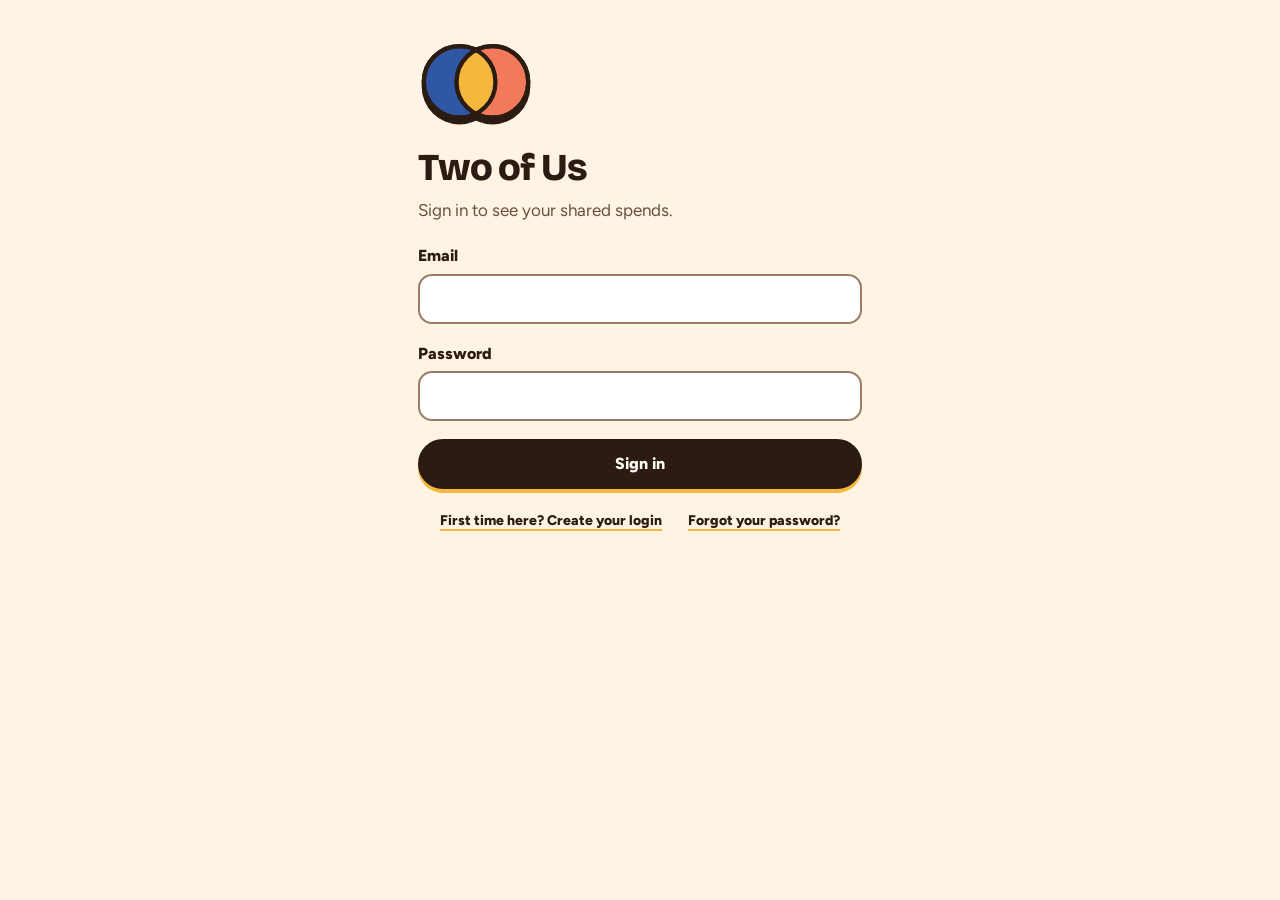
==== commit fa72afec: "Households for other couples, a guide and Help, and paying with a gift card Co-Authored-By: Claude O" ====
--- a/index.html
+++ b/index.html
@@ -667,6 +667,24 @@
 .tcn-none { margin: 10px 0; }
 .tcn-more { margin-top: 2px; }
 @media (prefers-reduced-motion: reduce) { .tcn-head .ic { transition: none; } }
+.tcn-open { margin-top: 4px; }
+.tcn-inputs { display: grid; grid-template-columns: minmax(0, 1.4fr) minmax(0, 1fr); gap: 8px; }
+.tcn-inputs .field { display: flex; flex-direction: column; gap: 4px; margin: 0; }
+.tcn-paywith { margin: 12px 0 6px; }
+.tcn-for { margin: 14px 0 6px; }
+.tcn-calc { margin: 0 0 12px; padding: 0; list-style: none; display: flex; flex-direction: column; gap: 8px; }
+.tcn-opt { padding: 12px 14px; border: 2px solid var(--line); border-radius: 16px; background: #fff; }
+.tcn-opt.best { border-color: var(--ink); background: var(--marigold-soft); }
+.tcn-opt-top { display: flex; align-items: center; justify-content: space-between; gap: 8px; }
+.tcn-opt-top .tag.hit { margin-top: 0; }
+.tcn-opt-n { font-size: 17px; font-weight: 800; }
+.tcn-opt > .k { margin: 2px 0 8px; font-size: 13px; }
+.tcn-nums { display: grid; grid-template-columns: repeat(3, minmax(0, 1fr)); gap: 8px; margin: 0; }
+.tcn-nums div { min-width: 0; }
+.tcn-nums dt { font-size: 12px; font-weight: 700; color: var(--ink2); }
+.tcn-nums dd { margin: 2px 0 0; font-weight: 800; font-variant-numeric: tabular-nums; overflow-wrap: anywhere; }
+.tcn-nums dd span { display: block; font-size: 12px; font-weight: 700; color: var(--ink2); }
+
 .dlg-extra { margin: 12px 0 0; text-align: center; }
 @media (max-width: 360px) { .sale-row { grid-template-columns: 64px minmax(0, 1fr) auto; } .sale-row .soon-when { font-size: 13px; } .keen-btn { padding: 0 10px; } }
 
@@ -829,6 +847,36 @@
 .kb-open .nav, .kb-open .savebar { visibility: hidden; }
 .kb-open .dialog { bottom: var(--kb, 0px); max-height: calc(var(--vvh, 90vh) - 12px); border-bottom: 2px solid var(--ink); border-radius: 28px; padding-bottom: 18px; }
 
+/* Households: starting or joining, the partner invite, the getting-started list, help and the owner's list. */
+.gate-privacy { margin-top: 22px; text-align: left; }
+.gate-privacy summary { cursor: pointer; font-weight: 800; color: var(--ink2); min-height: 44px; display: flex; align-items: center; }
+.gate-privacy p { margin-top: 4px; }
+.inv-link + .hint { margin-bottom: 14px; }
+.inv-link { margin: 0 0 6px; padding: 10px 12px; border: 2px dashed var(--dash); border-radius: var(--r-md); font: 700 14px/1.4 var(--body); word-break: break-all; }
+.guide-list { list-style: none; margin: 4px 0 8px; padding: 0; display: grid; gap: 6px; }
+.guide-row { display: grid; grid-template-columns: 36px minmax(0, 1fr); gap: 12px; align-items: center; width: 100%; min-height: 56px; padding: 6px 2px; text-align: left; background: none; border: 0; color: inherit; font: inherit; cursor: pointer; border-radius: var(--r-md); }
+.guide-row:disabled { cursor: default; }
+.guide-row .row-t { display: block; font-weight: 800; font-size: 16px; line-height: 1.3; }
+.guide-row .k { display: block; margin-top: 2px; font-weight: 600; line-height: 1.35; }
+.guide-ic { display: grid; place-items: center; width: 36px; height: 36px; border-radius: 12px; border: 2px solid var(--ink); background: var(--card); }
+.guide-ic .ic { width: 20px; height: 20px; }
+.guide-list li.done .guide-ic { background: var(--fern-soft); }
+.guide-list li.done .row-t { text-decoration: line-through; text-decoration-thickness: 2px; color: var(--ink2); }
+.a2hs { margin: 8px 0 12px; padding-left: 22px; display: grid; gap: 8px; line-height: 1.45; }
+.help-list { margin: 4px 0 6px; --me-soft: var(--track); }
+.adm-h .chips { margin-top: 6px; }
+.adm-h h2 .tag { vertical-align: middle; margin-left: 6px; }
+
+/* Paying with a gift card bought at a discount. */
+.gift-fields { margin-top: 12px; }
+.pct { position: relative; }
+.pct .input { padding-right: 64px; }
+.pct span { position: absolute; right: 14px; top: 50%; transform: translateY(-50%); font-weight: 800; color: var(--ink2); pointer-events: none; }
+.gift-sum { margin: -6px 0 4px; font-weight: 700; line-height: 1.4; }
+.gift-tag { display: flex; align-items: center; gap: 6px; }
+.gift-tag .ic { width: 14px; height: 14px; flex: none; }
+.gift-big { font-family: var(--display, inherit); font-size: 28px; font-weight: 800; }
+
 </style>
 </head>
 <body>
@@ -1531,9 +1579,17 @@
      decides when the other person gets it; edits live in hh/news. The other person sees the newest shown note once,
      or as a few things to try straight after the welcome. */
   const RELEASES = [
+    { id: '2026-11-22b', date: '2026-11-22', title: 'Gift cards, and Two of Us for other couples', items: [
+      ['star', 'Paid with a gift card.', 'Bought a gift card on special? When you add the spend, choose Paid with, then Gift card or Both. It saves what it really cost, and Home adds up what gift cards have saved.'],
+      ['duo', 'Share Two of Us.', 'Other couples can have Two of Us too, each in their own locked household. Only the two of you can open yours.'],
+      ['star', 'How to use it.', 'Settings has a quick guide to each part of the app, and how your data is kept.'],
+      ['gear', 'Your household.', 'Settings shows who\'s in your household.'],
+      ['check', 'Nothing to redo.', 'Everything we had moved into our household by itself.']
+    ] },
     { id: '2026-11-22', date: '2026-11-22', title: 'TCN gift cards in Deals', items: [
       ['tag', 'TCN gift card deals.', "Deals shows The Card Network's gift card deals while they run, like 15% off at Coles, and the popular shops each one covers."],
-      ['cart', 'Where can I use it?', 'Every TCN card and the shops that take it. Type a shop, like Uber Eats, to see which cards take it.'],
+      ['cart', 'A page for TCN.', 'Every TCN card and the shops that take it. Type a shop, like Uber Eats, to see which cards take it.'],
+      ['star', 'Best way to pay.', "Type what you'll spend to compare paying as usual on the Amex or the Qantas card, TCN cards on special, and Qantas Points, with the points each earns."],
       ['bell', 'A pop-up when one starts.', 'Your phones pop up once when a TCN deal of 10% or more starts.']
     ] },
     { id: '2026-11-09', date: '2026-11-09', title: 'Insights, profiles, bills coming up and more', items: [
@@ -1577,10 +1633,13 @@
     photos: null, photoBusy: null, photoErr: null, newsShown: false, newsDoc: null, newsEdit: null, newsId: null, factN: 0,
     enterKey: null, enterAt: 0, enterDir: 0, enterDirNow: 0, countsShown: {},
     pushDoc: null, pushBusy: false, pushNote: null,
-    dealsDoc: null, feed: null, feedAt: 0, feedBusy: false, feedErr: null, dealsFetch: null, spStore: 'all', spAisle: 'all', spSort: 'best', spWatch: false, spQuery: '', spAll: false, ozbAll: false, tcnQuery: '', tcnOpen: '', tcnAll: false, watchNew: '', listNew: '', aiDoc: null, aiTokNew: '', ghTokNew: '',
+    dealsDoc: null, feed: null, feedAt: 0, feedBusy: false, feedErr: null, dealsFetch: null, spStore: 'all', spAisle: 'all', spSort: 'best', spWatch: false, spQuery: '', spAll: false, ozbAll: false, tcnQuery: '', tcnOpen: '', tcnAll: false, tcnAmt: '', tcnOff: '', tcnPay: 'amex', watchNew: '', listNew: '', aiDoc: null, aiTokNew: '', ghTokNew: '',
     importResult: null, importing: false, pendingRender: false,
     imp: null, impParsed: null, impKey: null, impBad: false,
-    whoPick: false, welcomePreview: false, welcomeT: 0
+    whoPick: false, welcomePreview: false, welcomeT: 0,
+    /* Households: which one this login belongs to, its details, and the steps before you're in one. */
+    root: null, hid: null, house: null, houseGone: false, gate: null, isAdmin: false, webDoc: null, legacyRules: false,
+    admin: null, invite: null, adminChecked: false, guideNew: false
   };
   const knownDocs = {};
   const queues = {};
@@ -1606,6 +1665,15 @@
       createdAt: Date.now()
     };
   }
+  /* Pilot features are switched on for a household by whoever runs the app. Before households, everything is on.
+     The last switches seen are kept on the phone so nothing flickers while the household loads. */
+  const PILOTS = { splitwise: 'Splitwise import', insights: 'Insights and budgets' };
+  function pilot(k) {
+    if (!S.hid) return true;
+    let p = S.house && S.house.pilot;
+    if (!S.house) { try { p = JSON.parse(lsGet('hh.pilot') || 'null'); } catch (e) { p = null; } }
+    return !!(p && typeof p === 'object' && p[k] === true);
+  }
   function cfg() {
     const d = defaults();
     const s = S.settings && typeof S.settings === 'object' ? S.settings : {};
@@ -1614,7 +1682,7 @@
     const goal = pick('goal'), card = pick('card'), welcome = pick('welcome'), rent = pick('rent'), news = pick('news');
     return {
       names: pick('names'), colours: pick('colours'), members: pick('members'),
-      budget: num(s.budget) && s.budget > 0 ? s.budget : null,
+      budget: num(s.budget) && s.budget > 0 && pilot('insights') ? s.budget : null,
       resetDay: L.clamp(parseInt(s.resetDay, 10) || 1, 1, 28),
       splitA: s.splitA == null ? 50 : L.clamp(s.splitA, 0, 100),
       categories: Array.isArray(s.categories) ? s.categories.filter((c) => typeof c === 'string' && c.trim()).slice(0, 30) : [],
@@ -1746,8 +1814,11 @@
     };
   }
 
-  /* The same small interface on Firebase Firestore, for the PWA. update merges nested maps like the Claude store does. */
-  function FirebaseDB(fs) {
+  /* The same small interface on Firebase Firestore, for the PWA. update merges nested maps like the Claude store does.
+     Paths like 'hh/settings' sit inside the household (prefix 'households/<id>/'); a path starting with '/' is from
+     the top, like '/shared/web'. */
+  function FirebaseDB(fs, prefix) {
+    const full = (p) => (p.charAt(0) === '/' ? p.slice(1) : (prefix || '') + p);
     const meta = (m) => ({ fromCache: !!(m && m.fromCache), hasPendingWrites: !!(m && m.hasPendingWrites) });
     const fail = (e) => {
       const c = String((e && e.code) || '').replace(/^firestore\//, '');
@@ -1758,7 +1829,7 @@
     const snap = (s) => ({ id: s.id, exists: !!s.exists, data: () => s.data(), metadata: meta(s.metadata) });
     const many = (q) => ({ docs: q.docs.map(snap), size: q.size, empty: q.empty, metadata: meta(q.metadata) });
     function docRef(path) {
-      const ref = fs.doc(path);
+      const ref = fs.doc(full(path));
       return {
         id: ref.id, path,
         get: () => ref.get().then(snap, (e) => Promise.reject(fail(e))),
@@ -1768,13 +1839,31 @@
         onSnapshot: (next, error) => ref.onSnapshot((s) => next(snap(s)), (e) => { if (error) error(fail(e)); })
       };
     }
+    /* Several writes that land together or not at all: ['set', path, data], ['merge', path, data], ['delete', path].
+       { union: [...] } in a merge adds to a list without reading it first. */
+    const FV = window.firebase && window.firebase.firestore && window.firebase.firestore.FieldValue;
+    const withUnions = (d) => {
+      const o = {};
+      Object.keys(d).forEach((k) => { const v = d[k]; o[k] = v && typeof v === 'object' && Array.isArray(v.union) ? FV.arrayUnion.apply(FV, v.union) : v; });
+      return o;
+    };
+    function batch(ops) {
+      const b = fs.batch();
+      ops.forEach((o) => {
+        const ref = fs.doc(full(o[1]));
+        if (o[0] === 'delete') b.delete(ref);
+        else if (o[0] === 'merge') b.set(ref, withUnions(plain(o[2])), { merge: true });
+        else b.set(ref, plain(o[2]));
+      });
+      return b.commit().catch((e) => Promise.reject(fail(e)));
+    }
     return {
-      doc: docRef,
+      doc: docRef, batch,
       collection: (path) => ({
         path,
         doc: (id) => docRef(path + '/' + (id || uid('d'))),
-        get: () => fs.collection(path).get().then(many, (e) => Promise.reject(fail(e))),
-        onSnapshot: (next, error) => fs.collection(path).onSnapshot((q) => next(many(q)), (e) => { if (error) error(fail(e)); })
+        get: () => fs.collection(full(path)).get().then(many, (e) => Promise.reject(fail(e))),
+        onSnapshot: (next, error) => fs.collection(full(path)).onSnapshot((q) => next(many(q)), (e) => { if (error) error(fail(e)); })
       })
     };
   }
@@ -1816,6 +1905,14 @@
   const putEntries = (ym, map) => upsert('months/' + ym, { entries: map }, { month: ym, entries: {} });
 
   /* ---------- entries ---------- */
+  /* Paid partly or wholly with a gift card bought at a discount: the bill, how much went on the gift card, the
+     discount, and what that saved. The spend itself is what it really cost: the bill less the saving. */
+  function giftOk(g) {
+    if (!g || typeof g !== 'object') return null;
+    const bill = Math.round(Number(g.bill)), face = Math.round(Number(g.face)), off = Number(g.off);
+    if (!(bill > 0 && face > 0 && face <= bill && off > 0 && off < 100)) return null;
+    return { bill, face, off: Math.round(off * 10) / 10, saved: Math.round(face * off / 100) };
+  }
   function makeEntry(o) {
     const C = cfg();
     const amount = Math.round(o.amount);
@@ -1839,6 +1936,7 @@
       parts: o.parts && o.parts.length ? o.parts : null,
       payer: o.kind === 'settlement' || o.kind === 'rent' ? o.from : (o.payer || null), splitA, paid, owed, onCard: !!o.onCard, offBudget: !!o.offBudget,
       category: o.kind === 'settlement' ? null : o.kind === 'rent' ? 'Rent' : (o.category || 'Other'), dupOf: o.dupOf || null, orig: o.orig || null,
+      gift: giftOk(o.gift),
       createdAt: o.createdAt || Date.now(), updatedAt: Date.now(), by: o.by || S.me || null
     };
   }
@@ -1891,12 +1989,19 @@
     try { S.feed = cleanFeed(JSON.parse(lsGet('hh.deals') || 'null')); } catch (e) { S.feed = null; }
     /* A tapped notification opens Deals, or a sale day's pop-up the Calendar on that day. */
     const calHash = /^#cal=(\d{4}-\d{2}-\d{2})$/.exec(location.hash || '');
-    if (location.hash === '#deals' || calHash) {
-      S.view = calHash ? 'cal' : 'deals';
+    if (location.hash === '#deals' || location.hash === '#tcn' || calHash) {
+      S.view = calHash ? 'cal' : location.hash === '#tcn' ? 'tcn' : 'deals';
       if (calHash) initCal(calHash[1]);
       try { history.replaceState(null, '', location.pathname + location.search); } catch (e) { /* fine either way */ }
     }
     webHash();
+    /* An invite link: ?join=<code>. Kept on this phone until the login is made and the household joined. */
+    const join = /(?:^|[?&])join=([a-z0-9]{10,24})(?:&|$)/i.exec(location.search || '');
+    if (join) {
+      lsSet('hh.join', join[1].toLowerCase());
+      try { history.replaceState(null, '', location.pathname + location.hash); } catch (e) { /* fine either way */ }
+      if (!S.signin) S.signin = { mode: 'create', email: '', password: '', error: null, note: null, busy: false };
+    }
     window.addEventListener('hashchange', () => { if (webHash()) { webPending(); safeRender(); } });
     setTimeout(() => loadFeed(), 1200);
     render();
@@ -1929,10 +2034,188 @@
     S.auth.onAuthStateChanged((u) => {
       S.authUser = u || null; S.authReady = true;
       if (!u) splashSet(null);
-      if (u && u.emailVerified && !S.db) {
-        S.db = FirebaseDB(fb.firestore()); S.myId = u.uid; S.idResolved = true;
-        subHH(); subMonths();
+      if (u && u.emailVerified && !S.root) {
+        S.root = FirebaseDB(fb.firestore(), ''); S.myId = u.uid; S.idResolved = true;
+        findHousehold();
       }
+      safeRender();
+    });
+  }
+
+  /* ---------- households ---------- */
+  /* Each couple has its own household, and everything they save sits inside it. A login points at its household
+     from users/<uid>. Before the new rules are published that read is refused, so the app carries on as it always
+     has, with the one set of data at the top. */
+  const HOUSE = (hid) => '/households/' + hid;
+  const myEmail = () => String((S.authUser && S.authUser.email) || '').toLowerCase();
+  const newCode = (n) => {
+    const abc = 'abcdefghjkmnpqrstuvwxyz23456789', b = new Uint8Array(n), out = [];
+    (window.crypto || window.msCrypto).getRandomValues(b);
+    b.forEach((x) => out.push(abc[x % abc.length]));
+    return out.join('');
+  };
+  function findHousehold() {
+    S.root.doc('/users/' + S.myId).get().then((snap) => {
+      const d = snap.exists ? snap.data() : null;
+      if (d && typeof d.hid === 'string' && d.hid) openHousehold(d.hid);
+      else noHousehold();
+    }, (e) => {
+      if (e && e.denied) { S.legacyRules = true; startLegacy(); return; }
+      /* Offline: the household this phone opened last time. */
+      const last = lsGet('hh.hid');
+      if (last) { openHousehold(last); return; }
+      subError('hh', e, findHousehold);
+    });
+  }
+  function startLegacy() {
+    S.db = S.root;
+    subHH(); subMonths();
+  }
+  let houseUnsub = null, sharedUnsub = null;
+  function openHousehold(hid) {
+    S.hid = hid; S.gate = null; S.houseGone = false; lsSet('hh.hid', hid);
+    S.db = FirebaseDB(window.firebase.firestore(), 'households/' + hid + '/');
+    if (houseUnsub) houseUnsub();
+    houseUnsub = S.db.doc(HOUSE(hid)).onSnapshot((snap) => {
+      if (snap.metadata && snap.metadata.fromCache && !snap.exists) return;
+      if (!snap.exists) { S.house = null; S.houseGone = true; safeRender(); return; }
+      S.house = snap.data() || {};
+      lsSet('hh.pilot', JSON.stringify(S.house.pilot && typeof S.house.pilot === 'object' ? S.house.pilot : {}));
+      syncLabel();
+      const t = today();
+      if (S.house.active !== t && !S.readOnly) S.db.doc(HOUSE(hid)).update({ active: t }).catch(noop);
+      safeRender();
+    }, (e) => { if (e && e.denied) { S.house = null; S.houseGone = true; } safeRender(); });
+    if (!sharedUnsub) {
+      sharedUnsub = S.db.doc('/shared/web').onSnapshot((snap) => {
+        if (snap.metadata && snap.metadata.fromCache && !snap.exists) return;
+        S.webDoc = snap.exists ? snap.data() : null; S.sharedLoaded = true;
+        seedShared(); safeRender();
+      }, noop);
+    }
+    /* Only the owner's login may read admin/; the answer says whether this is the owner. */
+    S.db.doc('/admin/flag').get().then(() => { S.isAdmin = true; }, () => { S.isAdmin = false; })
+      .then(() => { S.adminChecked = true; seedShared(); webPending(); safeRender(); });
+    subHH(); subMonths();
+  }
+  /* No household yet. One of the two original logins moves the old data across first; anyone else starts their own
+     or joins their partner's with a code. */
+  function noHousehold() {
+    const code = lsGet('hh.join');
+    /* Only a clear no means this isn't one of the original two. Offline or any other hiccup asks to try again, so
+       neither of them starts an empty household by mistake. */
+    const hiccup = () => { S.gate = { step: 'retry', busy: false, error: null }; safeRender(); };
+    S.root.doc('/hh/migrated').get().then((snap) => {
+      const m = snap.exists ? snap.data() : null;
+      if (m && typeof m.hid === 'string') { m.by === S.myId ? moveLegacy(m.hid) : joinLegacy(m.hid); return; }
+      S.root.doc('/hh/settings').get().then((s) => { if (s.exists) moveLegacy(null); else gateStart(code); }, hiccup);
+    }, (e) => { if (e && e.denied) gateStart(code); else hiccup(); });
+  }
+  function gateStart(code) {
+    S.gate = { step: code ? 'join' : 'start', code: code || '', label: '', busy: false, error: null };
+    if (code) lookInvite();
+    safeRender();
+  }
+  function lookInvite() {
+    const G = S.gate, code = String(G.code || '').trim().toLowerCase().replace(/[^a-z0-9]/g, '');
+    if (code.length < 10) { G.error = 'That code looks too short. Check it and try again.'; safeRender(); return; }
+    G.code = code; G.busy = true; G.error = null; safeRender();
+    S.root.doc('/invites/' + code).get().then((snap) => {
+      const d = snap.exists ? snap.data() : null;
+      G.busy = false;
+      if (!d || typeof d.hid !== 'string') { G.error = 'That code didn\'t work. Ask your partner to send a new one.'; G.step = 'join'; }
+      else if (d.usedBy) { G.error = 'That code has already been used. Ask your partner for a new one.'; G.step = 'join'; }
+      else if (!(Date.now() - Number(d.at) < INVITE_DAYS * 864e5)) { G.error = 'That code has run out. Ask your partner for a new one.'; G.step = 'join'; }
+      else { G.step = 'confirm'; G.hid = d.hid; G.label = String(d.label || '').slice(0, 60); }
+      safeRender();
+    }, () => { G.busy = false; G.error = 'That code didn\'t work. Check you\'re online and try again.'; safeRender(); });
+  }
+  const INVITE_DAYS = 14;
+  function startHousehold() {
+    const G = S.gate, hid = newCode(16), t = today();
+    G.busy = true; G.error = null; safeRender();
+    S.root.batch([
+      ['set', HOUSE(hid), { owner: S.myId, members: [S.myId], emails: [myEmail()], label: '', createdAt: Date.now(), active: t }],
+      ['set', '/users/' + S.myId, { hid, at: Date.now() }]
+    ]).then(() => { lsSet('hh.join', ''); S.guideNew = true; openHousehold(hid); }, () => {
+      G.busy = false; G.error = 'Your household couldn\'t be started. Check you\'re online and try again.'; safeRender();
+    });
+  }
+  function joinHousehold() {
+    const G = S.gate;
+    G.busy = true; G.error = null; safeRender();
+    S.root.batch([
+      ['set', '/users/' + S.myId, { hid: G.hid, via: G.code, at: Date.now() }],
+      ['merge', HOUSE(G.hid), { members: { union: [S.myId] }, emails: { union: [myEmail()] } }],
+      ['merge', '/invites/' + G.code, { usedBy: S.myId }]
+    ]).then(() => { lsSet('hh.join', ''); openHousehold(G.hid); }, () => {
+      G.busy = false; G.step = 'join';
+      G.error = 'That code didn\'t work. It may have been used, or the household already has two people. Ask your partner for a new one.';
+      safeRender();
+    });
+  }
+  /* The original two: the first to open the new version moves everything into a household and the other joins it. */
+  function moveLegacy(hid) {
+    S.gate = { step: 'moving', busy: true, error: null };
+    safeRender();
+    const fresh = !hid;
+    if (fresh) hid = newCode(16);
+    const claim = fresh ? S.root.doc('/hh/migrated').set({ hid, by: S.myId, at: Date.now() }) : Promise.resolve();
+    claim.then(() => copyLegacy(hid, fresh), (e) => {
+      /* The other phone got there first. */
+      if (e && e.denied) return S.root.doc('/hh/migrated').get().then((s) => { const m = s.data() || {}; if (m.hid) joinLegacy(m.hid); else throw e; });
+      throw e;
+    }).catch(() => { S.gate = { step: 'moving', busy: false, error: 'Moving your household didn\'t finish. Check you\'re online and try again.' }; safeRender(); });
+  }
+  const HH_DOCS = ['settings', 'tab', 'rules', 'import', 'photos', 'news', 'deals', 'push', 'ai'];
+  function copyLegacy(hid, fresh) {
+    const base = HOUSE(hid);
+    let had = {};
+    const made = fresh ? Promise.resolve(false) : S.root.doc(base).get().then((s) => s.exists, () => false);
+    return made.then((exists) => {
+      /* Picking up a move that stopped part way: only what isn't there yet, so nothing either of you has saved since
+         gets written over. */
+      if (exists) {
+        return Promise.all([S.root.collection(base + '/hh').get(), S.root.collection(base + '/months').get()]).then((q) => {
+          q[0].docs.forEach((d) => { if (d.exists) had['hh/' + d.id] = true; });
+          q[1].docs.forEach((d) => { if (d.exists) had['months/' + d.id] = true; });
+        });
+      }
+      return S.root.doc(base).set({ owner: S.myId, members: [S.myId], emails: [myEmail()], label: '', createdAt: Date.now(), active: today(), legacy: true,
+        pilot: { splitwise: true, insights: true } });
+    }).then(() => Promise.all([S.root.collection('/hh').get(), S.root.collection('/months').get()])).then((r) => {
+      const ops = [];
+      let web = null;
+      r[0].docs.forEach((d) => {
+        if (HH_DOCS.indexOf(d.id) < 0 || !d.exists) return;
+        const data = d.data();
+        if (d.id === 'deals' && data && data.web) web = data.web;
+        if (!had['hh/' + d.id]) ops.push(['set', base + '/hh/' + d.id, data]);
+      });
+      r[1].docs.forEach((d) => { if (d.exists && /^\d{4}-\d{2}$/.test(d.id) && !had['months/' + d.id]) ops.push(['set', base + '/months/' + d.id, d.data()]); });
+      /* The website specials become everyone's, if this login is the one that may share them. */
+      return eachWrite(ops).then(() => (web ? S.root.doc('/shared/web').set(web).catch(noop) : null));
+    }).then(() => S.root.doc('/users/' + S.myId).set({ hid, at: Date.now() })).then(() => openHousehold(hid));
+  }
+  /* Writes in small groups, each one on its own: the rules check every write against the household, and a batch
+     may only make 20 such checks in all. */
+  function eachWrite(ops) {
+    let p = Promise.resolve();
+    for (let i = 0; i < ops.length; i += 8) {
+      const part = ops.slice(i, i + 8);
+      p = p.then(() => Promise.all(part.map((o) => (o[0] === 'delete' ? S.root.doc(o[1]).delete() : S.root.doc(o[1]).set(o[2])))));
+    }
+    return p;
+  }
+  function joinLegacy(hid) {
+    S.gate = { step: 'moving', busy: true, error: null };
+    safeRender();
+    S.root.batch([
+      ['set', '/users/' + S.myId, { hid, at: Date.now() }],
+      ['merge', HOUSE(hid), { members: { union: [S.myId] }, emails: { union: [myEmail()] } }]
+    ]).then(() => openHousehold(hid), () => {
+      /* Not moved across yet: give the other phone a moment and try again. */
+      S.gate = { step: 'moving', busy: false, error: 'Your household is still moving across. Give it a minute, then try again.' };
       safeRender();
     });
   }
@@ -1974,7 +2257,7 @@
       applyPhotos();
       parseStaged();
       S.hhLoaded = true; S.offline = false;
-      markLive('hh', snap); resolveMe(); ensureRent(); ensureEditor(); pushCheck(); refreshDeals(); webPending(); updateSplash(); safeRender();
+      markLive('hh', snap); resolveMe(); syncLabel(); ensureRent(); ensureEditor(); pushCheck(); refreshDeals(); seedShared(); webPending(); updateSplash(); safeRender();
     }, (e) => subError('hh', e, subHH));
   }
   function subMonths() {
@@ -1985,6 +2268,16 @@
       S.months = m; S.monthsLoaded = true; S.offline = false;
       rebuild(); markLive('months', snap); ensureRent(); safeRender();
     }, (e) => subError('months', e, subMonths));
+  }
+  /* The household's name in the owner's list and on an invite: your two first names. */
+  function houseLabel() {
+    const C = cfg(), a = String(C.names.a || '').trim(), b = String(C.names.b || '').trim();
+    return (a && b ? a + ' & ' + b : a || b || '').slice(0, 60);
+  }
+  function syncLabel() {
+    if (!S.hid || !S.house || !S.settings || S.readOnly) return;
+    const l = houseLabel();
+    if (l && S.house.label !== l) { S.house.label = l; S.db.doc(HOUSE(S.hid)).update({ label: l }).catch(noop); }
   }
   /* Staged Splitwise files carry a fingerprint of the original export; a copy that doesn't match is not used. */
   const normText = (t) => String(t).replace(/^\uFEFF/, '').replace(/\r\n?/g, '\n').replace(/\s+$/, '');
@@ -2048,14 +2341,17 @@
     const bn = '<div data-live="banners">' + banners() + '</div>';
     if (S.mode === 'firebase') { const gate = authGate(); if (gate) return bn + gate + dialogHtml(); }
     if (!ready) return viewLoading();
-    if (!S.settings) return bn + (S.readOnly ? viewNotSetUp() : viewSetup()) + dialogHtml();
+    if (!S.settings) {
+      if (S.hid && !S.house) return bn + viewLoading();
+      return bn + (S.readOnly ? viewNotSetUp() : S.hid && S.house.owner !== S.myId ? viewWaitSetup() : viewSetup()) + dialogHtml();
+    }
     if (!S.me) { const w = welcomeFor(); return bn + (w ? viewWelcome(w, false) : viewWho()) + dialogHtml(); }
     if (S.welcomePreview) return bn + viewWelcome(other(S.me), true) + dialogHtml();
     if (!S.dialog && !S.newsShown && !S.readOnly && S.view === 'home' && S.live.hh) {
       const due = newsDue();
       if (due) { S.newsShown = true; S.dialog = { type: 'news', id: due.id }; }
     }
-    const nav = ['home', 'cal', 'deals', 'insights', 'settings', 'upload', 'custom', 'profile', 'newsedit', 'recap', 'tab'].indexOf(S.view) >= 0;
+    const nav = ['home', 'cal', 'deals', 'tcn', 'insights', 'settings', 'upload', 'custom', 'profile', 'newsedit', 'recap', 'tab', 'help', 'admin'].indexOf(S.view) >= 0;
     const sw = S.view === 'insights' || S.view === 'recap' ? (S.insMode === 'year' ? 'insyear' : 'recapmove') : S.view === 'cal' ? 'calmove' : '';
     return bn + '<main class="main' + (nav ? '' : ' no-nav') + '" style="' + meVars() + '"' + (sw ? ' data-swipe="' + sw + '"' : '') + '>' + viewFor(S.view) + '</main>' +
       (nav ? '<div data-live="nav">' + navBar() + '</div>' : '') + dialogHtml();
@@ -2170,11 +2466,14 @@
     switch (v) {
       case 'cal': return viewCal();
       case 'deals': return dealsView();
+      case 'tcn': return viewTcn();
       case 'add': return S.add ? viewAdd() : viewHome();
       case 'tab': return viewTab();
       case 'upload': return viewUpload();
       case 'recap':
-      case 'insights': return viewInsights();
+      case 'insights': return pilot('insights') ? viewInsights() : viewHome();
+      case 'help': return viewHelp();
+      case 'admin': return S.isAdmin ? viewAdmin() : viewSettings();
       case 'settings': return viewSettings();
       case 'profile': return viewProfile();
       case 'newsedit': return viewNewsEdit();
@@ -2236,13 +2535,14 @@
     return '<button type="button" data-act="' + act + '" data-arg="' + esc(val) + '" aria-pressed="' + (pressed ? 'true' : 'false') + '"' + style + '>' + esc(label) + '</button>';
   }
   function navBar() {
-    const item = (v, ic, label, extra) => '<button class="nav-i' + (S.view === v ? ' on' : '') + '" data-act="go" data-arg="' + v + '"' + (S.view === v ? ' aria-current="page"' : '') + '>' + icon(ic) + '<span>' + label + '</span>' + (extra || '') + '</button>';
+    const on = (v) => S.view === v || (v === 'deals' && S.view === 'tcn');
+    const item = (v, ic, label, extra) => '<button class="nav-i' + (on(v) ? ' on' : '') + '" data-act="go" data-arg="' + v + '"' + (on(v) ? ' aria-current="page"' : '') + '>' + icon(ic) + '<span>' + label + '</span>' + (extra || '') + '</button>';
     const fresh = notices().some((x) => x.kind === 'sp');
     return '<nav class="nav" aria-label="Main">' + item('home', 'home', 'Home') + item('cal', 'cal', 'Calendar') +
       (S.readOnly ? '' : snapReady() ? '<button class="nav-add" data-act="addpick" aria-label="Add a spend or capture a receipt">' + icon('plus') + '</button>'
         : '<button class="nav-add" data-act="add" aria-label="Add a spend">' + icon('plus') + '</button>') +
       item('deals', 'tag', 'Deals', fresh ? '<span class="dot-badge" aria-hidden="true"></span><span class="sr">, new specials</span>' : '') +
-      item('insights', 'chart', 'Insights') + '</nav>';
+      (pilot('insights') ? item('insights', 'chart', 'Insights') : item('settings', 'gear', 'Settings')) + '</nav>';
   }
   /* While it opens: the other one of us rotating, or the blob before there's a photo. Each redraw picks the turn up
      where it was rather than starting it again. The picture fits a circle the box can hold, so it never pokes out as it
@@ -2374,12 +2674,13 @@
         '<span class="blob" aria-hidden="true"></span>' +
         '<p class="hero-k">Spent so far</p><p class="hero-v" data-count="' + spent + '" data-ck="home-spent">' + L.fmtRound(spent) + '</p>' +
         '<p class="hero-sub">' + esc(L.periodLabel(p, t)) + ' · ' + (daysLeft === 1 ? 'last day' : daysLeft + ' days left') + '</p>' +
-        '<div class="hero-foot"><button class="link" data-act="go" data-arg="custom">Set a monthly budget</button></div></section>';
+        (pilot('insights') ? '<div class="hero-foot"><button class="link" data-act="go" data-arg="custom">Set a monthly budget</button></div>' : '') + '</section>';
     }
     let out = '<header class="top"><div><p class="eyebrow">Hi ' + esc(nm(S.me)) + '</p><h1 class="title">' + esc(L.periodLabel(p, t)) + '</h1></div>' +
       '<div class="top-right"><div class="duo" aria-hidden="true">' + av('a') + av('b') + '</div>' +
       '<button class="icon-btn" data-act="go" data-arg="settings" aria-label="Settings">' + icon('gear') + '</button></div></header>' + notices().map(noticeHtml).join('') + stagedCard() + hero;
 
+    out += guideCard();
     const items = tabItems();
     if (S.tab && S.tab.open) {
       out += '<button class="card row-card attn" data-act="go" data-arg="tab"><span class="row-lead"><span><span class="k">Day tab open</span>' +
@@ -2395,6 +2696,7 @@
       out += '<button class="card row-card attn" data-act="go" data-arg="newsedit"><span><span class="k">Note for ' + esc(nm(other(S.me))) + '</span><span class="row-t">Claude\'s draft for ' + esc(dateY(waiting.date)) + ' is ready</span></span>' + icon('arrow') + '</button>';
     }
     out += balanceCard();
+    out += giftSavedCard();
     if (C.home.sale !== false) out += nextSaleCard();
     if (C.home.fact !== false) out += factCard();
     if (C.home.soon !== false) out += comingUpCard();
@@ -2402,7 +2704,7 @@
     if (C.home.week !== false) out += weekCard();
     const tiles = (C.home.goal !== false ? goalTile() : '') + (C.home.spot !== false ? spotTile() : '');
     if (tiles) out += '<div class="grid2">' + tiles + '</div>';
-    if (C.home.recap !== false) {
+    if (C.home.recap !== false && pilot('insights')) {
       out += '<button class="card row-card" data-act="go" data-arg="recap"><span><span class="k">Insights</span><span class="row-t">Where ' + esc(L.periodLabel(L.shiftPeriod(p, -1), t)) + ' went</span></span>' + icon('arrow') + '</button>';
     }
     if (!S.entries.length) {
@@ -2481,7 +2783,7 @@
     }).join('');
     const isThisMonth = ym === t.slice(0, 7);
     return '<header class="top"><div><p class="eyebrow">Every spend, day by day</p><h1 class="title">Calendar</h1></div>' +
-      '<button class="link" data-act="go" data-arg="recap">Insights</button></header>' +
+      (pilot('insights') ? '<button class="link" data-act="go" data-arg="recap">Insights</button>' : '') + '</header>' +
       '<section class="card cal bold"><div class="cal-head"><button class="icon-btn" data-act="calmove" data-arg="-1" aria-label="Previous month">' + icon('left') + '</button>' +
       '<h2>' + L.MONTHS_FULL[c.m] + ' ' + c.y + '</h2><button class="icon-btn" data-act="calmove" data-arg="1" aria-label="Next month">' + icon('right') + '</button></div>' +
       '<div class="cal-dow" aria-hidden="true"><span>Mon</span><span>Tue</span><span>Wed</span><span>Thu</span><span>Fri</span><span>Sat</span><span>Sun</span></div>' +
@@ -2528,6 +2830,8 @@
     if (lines) sub = '<ul class="e-lines">' + lines.map((l) => '<li><span class="ln-n' + (l.note ? '' : ' muted') + '">' + esc(l.note || 'No note') + '</span><span class="ln-a">' + L.fmt(l.amount) + '</span></li>').join('') + '</ul>';
     else if (e.parts && e.parts.length) sub = '<p class="e-sub">' + esc(e.parts.map((x) => (x.label ? x.label + ' ' : '') + L.fmt(x.amount)).join(', ')) + '</p>';
     else if (e.items && e.items.length > 1) sub = '<p class="e-sub">' + e.items.map(L.fmt).join(' + ') + '</p>';
+    const gc = giftOk(e.gift);
+    if (gc) sub += '<p class="e-sub gift-tag">' + icon('star') + 'Bill ' + L.fmt(gc.bill) + ' · ' + L.fmt(gc.saved) + ' saved with a gift card</p>';
     if (e.source === 'import' && e.raw) sub += '<p class="e-sub">' + esc(e.raw) + '</p>';
     if (e.orig && e.orig.currency) sub += '<p class="e-sub">' + esc(fmtForeign(e.orig)) + '</p>';
     let tag = '', actions = '';
@@ -2554,9 +2858,18 @@
     S.add = {
       id: null, date: opts.date || today(), expr: '', notes: [], title: '', category: null,
       payer: H, onCard: true, budget: true, splitMode: 'even', splitA: C.splitA, locked: false, orig: null,
+      pay: 'card', gift: '', off: giftOffDefault(),
       from: S.view === 'add' ? 'home' : S.view
     };
     S.view = 'add'; render(); window.scrollTo(0, 0);
+  }
+  /* The discount a gift card was last bought at, or the gift card deal on now, or 15%. */
+  function giftOffDefault() {
+    const last = lsGet('hh.giftOff');
+    if (last && Number(last) > 0) return last;
+    const T = S.feed && S.feed.tcn, t = today();
+    const live = T && Array.isArray(T.deals) ? T.deals.filter((d) => d.off > 0 && (!d.to || d.to >= t) && (!d.from || d.from <= t))[0] : null;
+    return String(live ? live.off : 15);
   }
   function openEdit(id) {
     const r = S.byId[id];
@@ -2570,8 +2883,11 @@
       notes: e.notes && e.items && e.notes.length === e.items.length ? e.notes.slice() : [],
       title: e.title || '', category: e.category || 'Other', payer: payer === 'mixed' ? 'mixed' : payer,
       onCard: !!e.onCard, budget: !e.offBudget, splitMode: (e.splitA == null || e.splitA === C.splitA) ? 'even' : 'custom', splitA: e.splitA == null ? C.splitA : e.splitA,
-      locked: payer === 'mixed', orig: e, from: S.view === 'add' ? 'home' : S.view
+      locked: payer === 'mixed', orig: e, from: S.view === 'add' ? 'home' : S.view,
+      pay: 'card', gift: '', off: giftOffDefault()
     };
+    const g = giftOk(e.gift);
+    if (g && !S.add.locked) Object.assign(S.add, { expr: centsToStr(g.bill), notes: [], pay: g.face >= g.bill ? 'gift' : 'both', gift: centsToStr(g.face), off: String(g.off) });
     S.view = 'add'; render(); window.scrollTo(0, 0);
   }
   function addTotal(A) {
@@ -2586,7 +2902,8 @@
   }
   function saveLabel(A, r) {
     if (A.id) return 'Save changes';
-    return r.ok && r.total > 0 ? 'Save ' + L.fmt(r.total) : 'Save';
+    const g = giftCalc(A, r);
+    return r.ok && r.total > 0 ? 'Save ' + L.fmt(g && !g.error ? g.cost : r.total) : 'Save';
   }
   function nudgeHtml(A, r) {
     const C = cfg(), H = holder();
@@ -2606,6 +2923,47 @@
       '<div class="ln-row"><span class="ln-i" aria-hidden="true">' + (i + 1) + '</span><span class="ln-amt" id="lnAmt' + i + '">' + L.fmt(partCents(t)) + '</span>' +
       '<label class="ln-field"><span class="sr">Note for line ' + (i + 1) + '</span><input class="input ln-note" id="lnNote' + i + '" data-bind="add.notes.' + i + '" placeholder="' + (i === 0 ? 'What was it? Coffee, crepes' : 'Note') + '" maxlength="60" autocomplete="off" value="' + esc((A.notes && A.notes[i]) || '') + '"></label></div>').join('') +
       '</section>';
+  }
+  /* Paying with a gift card is for a single amount you typed in, not lines or a spend from the statement. */
+  const giftable = (A) => !A.locked && !(A.orig && A.orig.source && A.orig.source !== 'manual') && addParts(A).length < 2;
+  function giftCalc(A, r) {
+    if (!giftable(A) || A.pay === 'card' || !r.ok || r.total <= 0) return null;
+    const bill = r.total, off = parseFloat(String(A.off || '').replace('%', '')), face = A.pay === 'gift' ? bill : L.parseMoneyInput(A.gift);
+    if (A.pay === 'both' && (face == null || face <= 0)) return { bill, error: 'How much went on the gift card?' };
+    if (face > bill) return { bill, error: 'The gift card part can\'t be more than ' + L.fmt(bill) + '.' };
+    if (A.pay === 'both' && face === bill) return { bill, error: 'That\'s all of it: choose Gift card instead.' };
+    if (!(off > 0 && off < 100)) return { bill, error: 'What discount was the gift card bought at? Like 15.' };
+    const g = giftOk({ bill, face, off });
+    return Object.assign(g, { cost: bill - g.saved, card: bill - face, paid: face - g.saved });
+  }
+  function giftLine(g) {
+    if (!g) return '';
+    if (g.error) return g.error;
+    return 'Costs you ' + L.fmt(g.cost) + ': ' + L.fmt(g.paid) + ' for the gift card' + (g.card ? ' and ' + L.fmt(g.card) + ' on the card' : '') + '. ' + L.fmt(g.saved) + ' saved.';
+  }
+  function payBlock(A, r) {
+    if (!giftable(A)) return '';
+    const g = giftCalc(A, r);
+    return '<fieldset><legend>Paid with</legend><div class="seg">' + segBtn('addpay', 'card', A.pay === 'card', 'Card') + segBtn('addpay', 'gift', A.pay === 'gift', 'Gift card') +
+      segBtn('addpay', 'both', A.pay === 'both', 'Both') + '</div>' +
+      (A.pay === 'card' ? '' : '<div class="gift-fields">' +
+        (A.pay === 'both' ? '<label class="field"><span>On the gift card</span><div class="money"><input class="input" id="addGift" inputmode="decimal" placeholder="0" autocomplete="off" data-bind="add.gift" data-input="addgift" value="' + esc(A.gift) + '"></div></label>' : '') +
+        '<label class="field"><span>Gift card bought at</span><div class="pct"><input class="input" id="addOff" inputmode="decimal" placeholder="15" autocomplete="off" maxlength="5" data-bind="add.off" data-input="addgift" value="' + esc(A.off) + '"><span aria-hidden="true">% off</span></div></label>' +
+        '<p class="gift-sum' + (g && g.error ? ' err-text' : '') + '" id="giftSum" role="status">' + esc(giftLine(g)) + '</p></div>') + '</fieldset>';
+  }
+  /* What gift cards bought at a discount have saved you this year, once there's something to show. */
+  function giftSavedCard() {
+    const p = curPeriod(), yr = today().slice(0, 4);
+    let m = 0, y = 0;
+    S.entries.forEach((e) => {
+      const g = e.kind === 'expense' && e.status === 'shared' ? giftOk(e.gift) : null;
+      if (!g) return;
+      if (e.date.slice(0, 4) === yr) y += g.saved;
+      if (e.date >= p.start && e.date <= p.end) m += g.saved;
+    });
+    if (!y) return '';
+    return '<section class="card gift-saved" id="giftSaved"><div class="card-head"><h2>Saved with gift cards</h2><span class="k">' + yr + '</span></div>' +
+      '<p><strong class="gift-big">' + L.fmt(y) + '</strong> this year' + (m && m !== y ? ', ' + L.fmt(m) + ' of it this month' : '') + '.</p></section>';
   }
   function viewAdd() {
     const A = S.add, C = cfg(), H = holder(), r = addTotal(A);
@@ -2640,7 +2998,7 @@
       '<section class="amount-box" aria-live="polite"><p class="amt-total" id="amtTotal">' + L.fmt(r.ok ? r.total : 0) + '</p><p class="amt-expr" id="amtExpr">' + esc(exprLine(A, r)) + '</p></section>' +
       (A.locked ? '<p class="hint" style="text-align:center;margin:-6px 0 16px">' + esc(A.orig.parts ? A.orig.parts.map((x) => nm(x.payer) + ' ' + L.fmt(x.amount)).join(', ') : '') + '</p>' : keypad()) +
       linesCard(A) +
-      '<section class="card">' + payerBlock +
+      '<section class="card">' + payerBlock + payBlock(A, r) +
       '<label class="field"><span>What was it?</span><input class="input" id="addTitle" data-bind="add.title" value="' + esc(A.title) + '" placeholder="Dinner, groceries, a gift" autocomplete="off" maxlength="60"></label>' +
       (isImport ? '<p class="hint" style="margin:-10px 0 16px">On the statement: ' + esc(A.orig.raw || '') + '</p>' : '') +
       '<fieldset><legend>Category</legend><div class="chips">' + cats.map((c) => '<button type="button" class="chip" data-act="addcat" data-arg="' + esc(c) + '" aria-pressed="' + (A.category === c) + '">' + esc(c) + '</button>').join('') + '</div>' +
@@ -2686,6 +3044,8 @@
     if (b) { b.textContent = saveLabel(A, r); b.disabled = !(r.ok && r.total > 0); }
     const n = document.getElementById('nudge');
     if (n) n.innerHTML = nudgeHtml(A, r);
+    const gs = document.getElementById('giftSum');
+    if (gs) { const g = giftCalc(A, r); gs.textContent = giftLine(g); gs.classList.toggle('err-text', !!(g && g.error)); }
     const parts = addParts(A);
     if (parts.length > 1) set('lnAmt' + (parts.length - 1), L.fmt(partCents(parts[parts.length - 1])));
   }
@@ -2693,6 +3053,9 @@
     const A = S.add, C = cfg(), r = addTotal(A);
     if (!r.ok || r.total <= 0) { toast('Enter an amount first.'); return; }
     const base = A.orig || {};
+    const g = giftCalc(A, r);
+    if (g && g.error) { toast(g.error); return; }
+    if (g) lsSet('hh.giftOff', String(g.off));
     const splitA = A.splitMode === 'even' ? C.splitA : A.splitA;
     const kept = addParts(A).map((t, i) => ({ c: partCents(t), note: String((A.notes && A.notes[i]) || '').trim().slice(0, 60) })).filter((x) => x.c > 0);
     const notes = kept.length > 1 && kept.length === r.items.length ? kept.map((x) => x.note) : null;
@@ -2703,7 +3066,8 @@
     } else {
       e = makeEntry({
         id: A.id || uid('m'), kind: 'expense', source: base.source || 'manual', status: base.status || 'shared',
-        date: A.date, title, raw: base.raw, key: base.key, amount: r.total, items: r.items, notes,
+        date: A.date, title, raw: base.raw, key: base.key, amount: g ? g.cost : r.total, items: g ? null : r.items, notes: g ? null : notes,
+        gift: g ? { bill: g.bill, face: g.face, off: g.off } : null,
         parts: base.parts && base.amount === r.total ? base.parts : null, payer: A.payer, onCard: A.onCard, offBudget: A.budget === false, splitA,
         category: A.category || 'Other', dupOf: base.dupOf, orig: base.orig && base.amount === r.total ? base.orig : null, createdAt: base.createdAt, by: base.by
       });
@@ -3061,7 +3425,7 @@
         '<li>Choose Export CSV, pick the ' + esc(cardLabel()) + ' account and the dates.</li>' +
         '<li>Save the file, then choose it here. On a phone it will be in Files or Downloads.</li></ol></details></section>';
     }
-    if (!S.readOnly) {
+    if (!S.readOnly && pilot('splitwise')) {
       out += stagedCard() || swHistoryCard() || ('<section class="card"><h2 style="font-size:19px;margin-bottom:6px">Moving from Splitwise?</h2>' +
         (S.impBad ? '<p class="err-text" style="margin:0 0 8px">The prepared copy of your Splitwise files didn\'t match the originals, so it wasn\'t used. Choose the files here instead.</p>' : '') +
         '<p class="muted" style="margin-bottom:12px">Bring in your Splitwise export and your balance carries over. You can pick more than one file, one per group.</p>' +
@@ -3112,6 +3476,7 @@
       const rows = L.parseCSV(text);
       if (L.isSplitwise(rows)) {
         S.importing = false;
+        if (!pilot('splitwise')) { S.importResult = { error: 'That\'s a Splitwise export. Bringing in Splitwise history is a pilot feature that isn\'t on for your household yet.' }; render(); return; }
         const g = L.parseSplitwise(rows);
         if (g.error) { S.importResult = { error: g.error }; render(); } else openSplitwise([g], {});
         return;
@@ -3158,7 +3523,12 @@
     S.entries.forEach((e) => { if (e.source === 'import' && e.dupOf) used[e.dupOf] = true; });
     S.entries.forEach((e) => {
       if (e.kind !== 'expense' || e.source === 'import' || e.status !== 'shared') return;
-      if (e.parts && e.parts.length) {
+      const g = giftOk(e.gift);
+      if (g) {
+        /* The card part matches its own line. The gift card was most likely bought on the card too, some days before. */
+        if (e.onCard && g.bill > g.face) pool.push({ ref: e.id + ':0', amount: g.bill - g.face, date: e.date });
+        pool.push({ ref: e.id + ':g', amount: g.face - g.saved, date: e.date, gift: true });
+      } else if (e.parts && e.parts.length) {
         e.parts.forEach((p, i) => { if (p.payer === H) pool.push({ ref: e.id + ':' + i, amount: p.amount, date: e.date }); });
       } else if (e.onCard) {
         const amts = e.items && e.items.length > 1 ? e.items : [e.amount];
@@ -3171,6 +3541,12 @@
     let best = null, bestGap = 99;
     pool.forEach((p) => {
       if (p.taken || p.amount !== sp.amount) return;
+      if (p.gift) {
+        /* A gift card is bought up to two months before it's spent, or a day or two after, on the statement. */
+        const gap = sp.date >= p.date ? L.daysBetweenInclusive(p.date, sp.date) - 1 : L.daysBetweenInclusive(sp.date, p.date) - 1;
+        if ((sp.date >= p.date ? gap <= 4 : gap <= 60) && gap + 5 < bestGap) { best = p; bestGap = gap + 5; }
+        return;
+      }
       const gap = Math.abs(L.daysBetweenInclusive(p.date, sp.date) - 1);
       if (sp.date >= p.date && gap <= 4 && gap < bestGap) { best = p; bestGap = gap; }
     });
@@ -3788,13 +4164,14 @@
     };
   }
   /* The Card Network's gift cards: which shops each card is taken at, and its deals. */
-  const CARD_LINK_OK = /^https:\/\/([a-z0-9-]+\.)?(thecardnetwork\.com\.au|card\.gift|choicecard\.gift)\/[^\s"'<>]*$/i;
+  const CARD_LINK_OK = /^https:\/\/([a-z0-9-]+\.)?(thecardnetwork\.com\.au|card\.gift|choicecard\.gift)(\/[^\s"'<>]*)?$/i;
   function cleanTcn(x, str, int, day) {
     const o = x && typeof x === 'object' ? x : {}, names = (a, n, len) => (Array.isArray(a) ? a : []).filter((s) => typeof s === 'string' && s.trim()).slice(0, n).map((s) => s.trim().slice(0, len));
     const cards = (Array.isArray(o.cards) ? o.cards : []).slice(0, 40).filter((c) => c && typeof c.n === 'string' && c.n.trim()).map((c) => {
       const shops = names(c.shops, 200, 60);
-      return { n: str(c.n.trim(), 40), link: CARD_LINK_OK.test(String(c.link || '')) ? String(c.link).slice(0, 200) : '', shops, top: names(c.top, 20, 60).filter((s) => shops.indexOf(s) >= 0) };
-    }).filter((c) => c.shops.length);
+      return { n: str(c.n.trim(), 40), link: CARD_LINK_OK.test(String(c.link || '')) ? String(c.link).slice(0, 200) : '', shops, top: names(c.top, 20, 60).filter((s) => shops.indexOf(s) >= 0),
+        note: shops.length ? '' : str(c.note, 300).trim() };
+    }).filter((c) => c.shops.length || c.note);
     const deals = (Array.isArray(o.deals) ? o.deals : []).slice(0, 20).filter((d) => d && typeof d.t === 'string' && d.t.trim()).map((d) => ({
       id: str(d.id, 12), t: str(d.t, 160), s: str(d.s, 40), link: linkOk(d.link), from: day(d.from), to: day(d.to), votes: int(d.votes),
       off: L.clamp(int(d.off), 0, 90), back: L.clamp(int(d.back), 0, 90), cards: names(d.cards, 20, 30)
@@ -4214,13 +4591,24 @@
     });
     return out;
   }
+  /* The website specials: one shared copy for every household, read on the owner's laptop. Before households they
+     lived in hh/deals. */
+  const webDoc = () => (S.hid ? S.webDoc || (S.dealsDoc && S.dealsDoc.web) : S.dealsDoc && S.dealsDoc.web) || null;
+  /* If the shared copy isn't there yet (the other phone moved the household across), the owner's own copy fills it. */
+  function seedShared() {
+    if (!S.hid || !S.isAdmin || !S.sharedLoaded || S.webDoc || S.readOnly || !S.dealsDoc || !S.dealsDoc.web || seedShared.done) return;
+    seedShared.done = true;
+    S.db.doc('/shared/web').set(S.dealsDoc.web).catch(noop);
+  }
+  const webMine = () => !S.hid || S.isAdmin || !!(S.house && S.house.legacy);
   let webBusy = false;
   function webPending() {
-    if (webBusy || S.mode !== 'firebase' || !S.me || S.readOnly || !S.hhLoaded) return;
+    if (webBusy || S.mode !== 'firebase' || !S.me || S.readOnly || !S.hhLoaded || (S.hid && !S.adminChecked)) return;
     let st = null;
     try { st = JSON.parse(lsGet('hh.webIn') || 'null'); } catch (e) { st = null; }
     if (!st || typeof st.d !== 'string') return;
     lsSet('hh.webIn', '');
+    if (S.hid && !S.isAdmin) { S.dialog = { type: 'webdone', err: 'Shop specials can only be read in on the laptop of the person who runs Two of Us.' }; safeRender(); return; }
     if (!(Date.now() - Number(st.at) < 3 * 864e5)) return;
     webBusy = true;
     unpackWeb(st.d).then((j) => {
@@ -4229,13 +4617,18 @@
       /* The shops this read covered, even one with nothing on special this week; an older reader just sends its lines. */
       const read = (Array.isArray(j.shops) ? j.shops : []).map((s) => L.storeName(String(s))).filter((s) => WEB_SHOPS.indexOf(s) >= 0);
       lines.forEach((l) => { if (read.indexOf(lineShop(l)) < 0) read.push(lineShop(l)); });
-      const t = today(), to = L.specialsWeek(t).to, at = new Date().toISOString(), prev = S.dealsDoc && S.dealsDoc.web, before = webShops(prev), shops = {}, per = {};
+      const t = today(), to = L.specialsWeek(t).to, at = new Date().toISOString(), prev = webDoc(), before = webShops(prev), shops = {}, per = {};
       /* Each shop's specials replace only its own last ones: a Woolies read leaves Coles' as they are, and the other way round. */
       Object.keys(before).forEach((s) => { if (read.indexOf(s) < 0 && before[s].to >= t) shops[s] = before[s]; });
       read.forEach((s) => { shops[s] = { at, by: S.me, to, n: lines.filter((l) => lineShop(l) === s).length }; });
       const kept = (prev && Array.isArray(prev.items) ? prev.items : []).filter((l) => typeof l === 'string' && read.indexOf(lineShop(l)) < 0 && !!shops[lineShop(l)]);
       lines.forEach((l) => { const f = l.split('\t'), k = f[0] === 'Liquorland' ? f[0] : f[0] + '|' + f[5]; per[k] = (per[k] || 0) + 1; });
-      const save = saveDeals({ web: { at, by: S.me, to: Object.keys(shops).map((s) => shops[s].to).sort().pop() || to, items: lines.concat(kept).slice(0, WEB_MAX), shops } });
+      const web = { at, by: S.me, to: Object.keys(shops).map((s) => shops[s].to).sort().pop() || to, items: lines.concat(kept).slice(0, WEB_MAX), shops };
+      let save;
+      if (S.hid) {
+        S.webDoc = web;
+        save = enqueue('/shared/web', (ref) => ref.set(web));
+      } else save = saveDeals({ web });
       /* Noted on this browser too, for each shop, so the weekly run's Thursday catch-up can see Wednesday's went in. */
       let last = null;
       try { last = JSON.parse(lsGet('hh.webLast') || 'null'); } catch (e) { last = null; }
@@ -4255,8 +4648,9 @@
   let webMemo = { doc: undefined, day: '', list: [] };
   function webSpecials() {
     const t = today();
-    if (webMemo.doc === S.dealsDoc && webMemo.day === t) return webMemo.list;
-    const w = S.dealsDoc && S.dealsDoc.web, sh = webShops(w), list = [];
+    const w = webDoc();
+    if (webMemo.doc === w && webMemo.day === t) return webMemo.list;
+    const sh = webShops(w), list = [];
     if (w && Array.isArray(w.items)) {
       w.items.slice(0, WEB_MAX).forEach((line) => {
         if (typeof line !== 'string') return;
@@ -4267,12 +4661,12 @@
           img: '', src: 'web', to: info.to, promo: String(f[4] || '').slice(0, 40) });
       });
     }
-    webMemo = { doc: S.dealsDoc, day: t, list };
+    webMemo = { doc: w, day: t, list };
     return list;
   }
   /* When each website's specials were last read, and on whose laptop, while they're still running. */
   function webInfo() {
-    const sh = webShops(S.dealsDoc && S.dealsDoc.web), live = {};
+    const sh = webShops(webDoc()), live = {};
     webSpecials().forEach((x) => { live[x.s] = true; });
     const one = (s) => (live[s] && sh[s] && sh[s].at ? { at: sh[s].at, by: sh[s].by } : null);
     return { coles: one('Coles') || one('Liquorland'), ww: one('Woolworths') };
@@ -4428,8 +4822,8 @@
     if (hf.ok || hf.stale) srcs.push('Harris Farm from its online specials');
     if (F.sources.umall.ok || F.sources.umall.stale) srcs.push('Umall, Sydney\'s online Asian supermarket, from its half-price and weekly specials (delivery only)');
     if (F.sources.meat.ok || F.sources.meat.stale) srcs.push('Meat Emporium, Sydney\'s big meat market, from what its online shop has marked down');
-    const W = webInfo(), onLaptop = (x) => 'read in the browser on ' + esc(poss(nm(x.by))) + ' laptop ' + esc(agoLabel(x.at));
-    if (W.coles) srcs.push('Coles fresh food and Liquorland from Coles\' website (Liquorland\'s ' + LIQ_MIN_OFF + '% off or more, plus anything on our watch list), ' + onLaptop(W.coles));
+    const W = webInfo(), mine = webMine(), onLaptop = (x) => (mine ? 'read in the browser on ' + esc(poss(nm(x.by))) + ' laptop ' : 'read ') + esc(agoLabel(x.at));
+    if (W.coles) srcs.push('Coles fresh food and Liquorland from Coles\' website (Liquorland\'s ' + LIQ_MIN_OFF + '% off or more' + (mine ? ', plus anything on our watch list' : '') + '), ' + onLaptop(W.coles));
     if (W.ww) srcs.push('Woolies fresh food from Woolworths\' website, ' + onLaptop(W.ww));
     return srcs.length ? '<p class="hint sp-src">' + srcs.join('. ') + '. Updated ' + esc(agoLabel(F.updated)) + '. Prices can differ by store.</p>' : '';
   }
@@ -4453,7 +4847,14 @@
   /* The Card Network's gift cards: its deals while they run, a search for which cards a shop takes, and every card's
      shops, from OzBargain's gift card wiki. The cards taken at a kind of place, not a list of shops, are described. */
   const TCN_KINDS = [['TCN Good Food', 'Restaurants, cafes and bars, but not fast food'], ['TCN Cinema', 'Cinemas that take eftpos'],
-    ['TCN Pamper', 'Hair and beauty salons, day spas and beauty clinics that take eftpos']];
+    ['TCN Pamper', 'Hair and beauty salons, day spas, and hotels and resorts']];
+  /* The cards taken at a kind of place: ours described simply, then any other the wiki describes by merchant category. */
+  function tcnKinds(T) {
+    const out = TCN_KINDS.map((k) => { const w = T.cards.filter((c) => c.n === k[0] && c.note)[0]; return [k[0], k[1], w ? w.note : '']; });
+    const plain = (s) => s.replace(/^merchants around australia categori[sz]ed as\s*/i, '').replace(/\s*\(MCC \d+\)/g, '').replace(/\.\s*Gift card subject to[\s\S]*$/i, '').replace(/\.$/, '');
+    T.cards.filter((c) => c.note && !TCN_KINDS.some((k) => k[0] === c.n)).forEach((c) => { const s = plain(c.note); out.push([c.n, s.charAt(0).toUpperCase() + s.slice(1), c.note]); });
+    return out;
+  }
   const tcnShort = (n) => String(n || '').replace(/^TCN\s+/i, '');
   function tcnLive() {
     const F = S.feed, t = today();
@@ -4473,10 +4874,10 @@
   function tcnListHtml() {
     const F = S.feed, T = F && F.tcn;
     if (!T) return '';
-    const q = String(S.tcnQuery || '').trim().toLowerCase();
+    const q = String(S.tcnQuery || '').trim().toLowerCase(), cards = T.cards.filter((c) => c.shops.length), allKinds = tcnKinds(T);
     if (q) {
-      const hits = T.cards.map((c) => ({ c, m: c.shops.filter((s) => s.toLowerCase().indexOf(q) >= 0) })).filter((x) => x.m.length);
-      const kinds = TCN_KINDS.filter((k) => (k[0] + ' ' + k[1]).toLowerCase().indexOf(q) >= 0);
+      const hits = cards.map((c) => ({ c, m: c.shops.filter((s) => s.toLowerCase().indexOf(q) >= 0) })).filter((x) => x.m.length);
+      const kinds = allKinds.filter((k) => k.join(' ').toLowerCase().indexOf(q) >= 0);
       if (!hits.length && !kinds.length) return '<p class="muted tcn-none">No TCN card lists “' + esc(S.tcnQuery.trim()) + '”.</p>';
       return '<p class="k tcn-count">' + (hits.length + kinds.length) + (hits.length + kinds.length === 1 ? ' card takes it' : ' cards take it') + '</p><ul class="tcn-list">' +
         hits.map((x) => '<li class="tcn-row hit"><span class="tcn-n">' + esc(x.c.n) + '</span><span class="k">' + esc(listNames(x.m.slice(0, 6))) + (x.m.length > 6 ? ' and ' + (x.m.length - 6) + ' more' : '') + '</span></li>').join('') +
@@ -4484,7 +4885,7 @@
     }
     const live = {}, t = today();
     tcnLive().filter((d) => !d.from || d.from <= t).forEach((d) => d.cards.forEach((n) => { live[n.toLowerCase()] = true; }));
-    const list = T.cards.slice().sort((a, b) => (live[tcnShort(b.n).toLowerCase()] ? 1 : 0) - (live[tcnShort(a.n).toLowerCase()] ? 1 : 0) || b.top.length - a.top.length || b.shops.length - a.shops.length);
+    const list = cards.slice().sort((a, b) => (live[tcnShort(b.n).toLowerCase()] ? 1 : 0) - (live[tcnShort(a.n).toLowerCase()] ? 1 : 0) || b.top.length - a.top.length || b.shops.length - a.shops.length);
     const shown = S.tcnAll ? list : list.slice(0, 5);
     const row = (c) => {
       const open = S.tcnOpen === c.n, on = live[tcnShort(c.n).toLowerCase()];
@@ -4493,20 +4894,78 @@
         (open ? '<div class="tcn-shops"><p>' + c.shops.map((s) => (c.top.indexOf(s) >= 0 ? '<strong>' + esc(s) + '</strong>' : esc(s))).join(', ') + '</p>' +
           (c.link ? '<a class="link sm" href="' + esc(c.link) + '" target="_blank" rel="noopener">TCN’s own list for ' + esc(c.n) + '</a>' : '') + '</div>' : '') + '</li>';
     };
-    return '<ul class="tcn-list">' + shown.map(row).join('') + (S.tcnAll ? TCN_KINDS.map((k) => '<li class="tcn-row kind"><span class="tcn-head"><span class="tcn-n">' + esc(k[0]) + '</span><span class="k">' + esc(k[1]) + '</span></span></li>').join('') : '') + '</ul>' +
-      (list.length > 5 ? '<button class="link sm tcn-more" data-act="tcnall">' + (S.tcnAll ? 'Fewer cards' : 'See all ' + (list.length + TCN_KINDS.length) + ' cards') + '</button>' : '');
-  }
+    return '<ul class="tcn-list">' + shown.map(row).join('') + (S.tcnAll ? allKinds.map((k) => '<li class="tcn-row kind"><span class="tcn-head"><span class="tcn-n">' + esc(k[0]) + '</span><span class="k">' + esc(k[1]) + '</span></span></li>').join('') : '') + '</ul>' +
+      (list.length > 5 || allKinds.length ? '<button class="link sm tcn-more" data-act="tcnall">' + (S.tcnAll ? 'Fewer cards' : 'See all ' + (list.length + allKinds.length) + ' cards') + '</button>' : '');
+  }
+  function tcnSorted() {
+    const t = today();
+    return tcnLive().sort((a, b) => (a.from > t ? 1 : 0) - (b.from > t ? 1 : 0) || (b.off || b.back) - (a.off || a.back));
+  }
+  function tcnDealsHtml() {
+    const t = today(), live = tcnSorted();
+    return live.length ? '<ul class="tcn-deals">' + live.map((d) => tcnDealHtml(d, t)).join('') + '</ul>'
+      : '<p class="muted">No TCN deals on right now. Your phones pop up when one of 10% or more starts.</p>';
+  }
+  /* Deals: TCN's deals while they run, and the way into its page. */
   function tcnCard() {
     const F = S.feed, T = F && F.tcn;
     if (!T || (!T.cards.length && !T.deals.length)) return '';
-    const t = today(), live = tcnLive().sort((a, b) => (a.from > t ? 1 : 0) - (b.from > t ? 1 : 0) || (b.off || b.back) - (a.off || a.back));
+    const live = tcnSorted();
     return '<section class="card specials tcn" id="tcnCard"><div class="card-head"><h2>TCN gift cards</h2>' + (live.length ? '<span class="pill">' + live.length + (live.length === 1 ? ' deal' : ' deals') + '</span>' : '') + '</div>' +
-      (live.length ? '<ul class="tcn-deals">' + live.map((d) => tcnDealHtml(d, t)).join('') + '</ul>'
-        : '<p class="muted">No TCN deals on right now. Your phones pop up when one of 10% or more starts.</p>') +
-      (T.cards.length ? '<label class="sr" for="tcnQ">Which cards does a shop take?</label><input class="input sp-search" id="tcnQ" type="search" placeholder="Where can I use it? Try Uber Eats" autocomplete="off" enterkeyhint="search" data-bind="tcnQuery" data-input="tcnsearch" value="' + esc(S.tcnQuery) + '">' +
+      tcnDealsHtml() + '<button class="btn btn-secondary btn-block tcn-open" data-act="go" data-arg="tcn">' + icon('tag') + 'Where to use them, and the best way to pay</button></section>';
+  }
+  /* ---------- the TCN page ---------- */
+  /* What we earn and what it's worth, to weigh paying as usual against TCN cards bought on special at Coles or
+     Woolworths, and against paying with Qantas Points. Amex Platinum earns 2.25 points a dollar and moves to Qantas at
+     2 to 1; the shared card earns at its own rates (Altitude Qantas Black: 0.8 at supermarkets, 0.4 elsewhere). A
+     Qantas Point is valued at 1.3c, a fair flight value; points spent on gift cards get about 0.5c (Qantas sells a $50
+     TCN card for 10,030 points). */
+  const TCN_PTS = { amexRate: 2.25, amexToQantas: 2, qantasC: 1.3, qantasPerDollar: 10030 / 50 };
+  function tcnRates() {
+    const c = cfg().card, pr = L.CARD_PRESETS.qantas, r = c.earns === 'qantas' && c.rates && c.rates.everyday != null ? c.rates : pr.rates;
+    return { everyday: Number(r.everyday) || pr.rates.everyday, other: Number(r.other) || pr.rates.other };
+  }
+  function tcnCalc(amount, off, pay) {
+    const A = Math.max(0, amount), paid = A * (1 - off / 100), R = tcnRates(), amex = pay === 'amex';
+    const value = amex ? TCN_PTS.qantasC / TCN_PTS.amexToQantas : TCN_PTS.qantasC, unit = amex ? 'Amex points' : 'Qantas Points';
+    const row = (key, label, spend, rate, note) => { const pts = Math.round(spend * rate), worth = pts * value / 100; return { key, label, pay: spend, pts, unit, worth, net: spend - worth, note }; };
+    const qp = Math.round(A * TCN_PTS.qantasPerDollar);
+    return [
+      row('usual', 'Pay as usual', A, amex ? TCN_PTS.amexRate : R.other, 'At the shop, on ' + (amex ? 'the Amex' : 'the shared card')),
+      row('tcn', 'TCN cards at ' + off + '% off', paid, amex ? TCN_PTS.amexRate : R.everyday, 'Bought at the supermarket on ' + (amex ? 'the Amex' : 'the shared card') + ', then used at the shop'),
+      { key: 'points', label: 'Pay with Qantas Points', pay: 0, pts: qp, unit: 'Qantas Points', spent: true, worth: qp * TCN_PTS.qantasC / 100, net: qp * TCN_PTS.qantasC / 100, note: 'A TCN card from Qantas Marketplace. Those points would be worth more on flights' }
+    ];
+  }
+  function tcnCalcHtml() {
+    const live = tcnSorted().filter((d) => d.off > 0 && (!d.from || d.from <= today())), deal = live[0];
+    const amt = parseFloat(String(S.tcnAmt || '').replace(/[$,\s]/g, '')), A = amt > 0 ? Math.min(amt, 100000) : 100;
+    const offIn = parseFloat(S.tcnOff), off = offIn > 0 && offIn < 60 ? Math.round(offIn) : deal ? deal.off : 15;
+    const rows = tcnCalc(A, off, S.tcnPay === 'card' ? 'card' : 'amex'), best = rows.reduce((b, r) => (r.net < b.net ? r : b), rows[0]), usual = rows[0];
+    const money = (x) => '$' + x.toFixed(2).replace(/\.00$/, '').replace(/\B(?=(\d{3})+(?!\d))/g, ',');
+    return '<p class="k tcn-for">' + (amt > 0 ? '' : 'For example, ') + 'spending ' + money(A) + ' at a shop a TCN card covers' + (deal && !(offIn > 0) ? ', with ' + deal.off + '% off on now' : '') + ':</p>' +
+      '<ul class="tcn-calc">' + rows.map((r) => '<li class="tcn-opt' + (r === best ? ' best' : '') + '"><div class="tcn-opt-top"><span class="tcn-opt-n">' + esc(r.label) + '</span>' + (r === best ? '<span class="tag hit">Best</span>' : '') + '</div>' +
+        '<p class="k">' + esc(r.note) + '</p>' +
+        '<dl class="tcn-nums"><div><dt>You pay</dt><dd>' + money(r.pay) + '</dd></div>' +
+        '<div><dt>' + (r.spent ? 'Points used' : 'Points back') + '</dt><dd>' + r.pts.toLocaleString('en-AU') + ' <span>' + esc(r.unit) + ', about ' + money(r.worth) + '</span></dd></div>' +
+        '<div><dt>' + (r.spent ? 'Real cost' : 'Cost after points') + '</dt><dd>' + money(r.net) + (r.key !== 'usual' ? ' <span>' + (r.net < usual.net ? money(usual.net - r.net) + ' less' : money(r.net - usual.net) + ' more') + '</span>' : '') + '</dd></div></dl></li>').join('') + '</ul>';
+  }
+  function viewTcn() {
+    const F = S.feed, T = F && F.tcn, back = '<button class="back-link" data-act="go" data-arg="deals">' + icon('left') + 'Deals</button>';
+    const head = '<header class="top"><div>' + back + '<p class="eyebrow">The Card Network</p><h1 class="title">TCN gift cards</h1></div></header>';
+    if (!T || (!T.cards.length && !T.deals.length)) return head + '<section class="card"><p class="muted">TCN’s deals and cards haven’t come through yet. They come in with the rest of the deals.</p></section>';
+    const live = tcnSorted(), c = cfg().card;
+    return head +
+      '<section class="card specials tcn" id="tcnDeals"><div class="card-head"><h2>On special</h2>' + (live.length ? '<span class="pill">' + live.length + (live.length === 1 ? ' deal' : ' deals') + '</span>' : '') + '</div>' + tcnDealsHtml() + '</section>' +
+      '<section class="card tcn" id="tcnPay"><div class="card-head"><h2>Best way to pay</h2></div>' +
+        '<div class="tcn-inputs"><label class="field"><span class="k">How much will you spend?</span><input class="input" id="tcnAmt" inputmode="decimal" placeholder="$100" autocomplete="off" data-bind="tcnAmt" data-input="tcncalc" value="' + esc(S.tcnAmt) + '"></label>' +
+        '<label class="field"><span class="k">Discount</span><input class="input" id="tcnOff" inputmode="numeric" placeholder="' + ((live.filter((d) => d.off > 0)[0] || {}).off || 15) + '%" autocomplete="off" data-bind="tcnOff" data-input="tcncalc" value="' + esc(S.tcnOff) + '"></label></div>' +
+        '<p class="k tcn-paywith">Pay with</p><div class="seg">' + segBtn('tcnpay', 'amex', S.tcnPay !== 'card', 'Amex Platinum') + segBtn('tcnpay', 'card', S.tcnPay === 'card', c.name || 'Qantas card') + '</div>' +
+        '<div id="tcnCalcOut">' + tcnCalcHtml() + '</div>' +
+        '<p class="hint">Amex Platinum earns 2.25 points a dollar; at 2 to 1 into Qantas that’s about 0.65c a point. The shared card earns ' + tcnRates().everyday + ' Qantas Points a dollar at supermarkets and ' + tcnRates().other + ' elsewhere (less past $10,000 in a statement). Qantas Points are counted at 1.3c, a fair flight value; spent on gift cards they get about 0.5c. TCN cards bought at Coles or Woolworths usually earn as a supermarket buy, but that isn’t guaranteed.</p></section>' +
+      (T.cards.length ? '<section class="card tcn" id="tcnShops"><div class="card-head"><h2>Where can I use it?</h2><span class="k">' + T.cards.filter((x) => x.shops.length).length + ' cards</span></div>' +
+        '<label class="sr" for="tcnQ">Which cards does a shop take?</label><input class="input sp-search" id="tcnQ" type="search" placeholder="Type a shop, like Uber Eats" autocomplete="off" enterkeyhint="search" data-bind="tcnQuery" data-input="tcnsearch" value="' + esc(S.tcnQuery) + '">' +
         '<div id="tcnList">' + tcnListHtml() + '</div>' +
-        '<p class="hint">Which shops take each card is from OzBargain’s gift card wiki' + (T.asAt ? ', correct as at ' + esc(L.fmtDay(T.asAt)) : '') + '. TCN changes its lists every few weeks, so check its own list before you buy. Shops in bold are the popular ones.</p>' : '') +
-      '</section>';
+        '<p class="hint">Which shops take each card is from OzBargain’s gift card wiki' + (T.asAt ? ', correct as at ' + esc(L.fmtDay(T.asAt)) : '') + '. TCN changes its lists every few weeks, so check its own list before you buy. Shops in bold are the popular ones.</p></section>' : '');
   }
   function saleRow(o, t) {
     const s = o.sale, past = o.date < t, what = [s.offer, L.saleRuleLabel(s.rule)].filter(Boolean).join(' · ');
@@ -4876,7 +5335,10 @@
     if (m.b && !m.a) return 'b';
     return 'a';
   }
-  const isEditor = () => !!S.me && S.me === editorOf();
+  /* Update notes are written for the original household, where one of you edits them for the other. Every other
+     household gets them as written, from Two of Us. */
+  const ownNotes = () => !S.hid || !!(S.house && S.house.legacy);
+  const isEditor = () => ownNotes() && !!S.me && S.me === editorOf();
   /* Records who set the app up while that's still certain: the only one signed in so far. */
   function ensureEditor() {
     const C = cfg(), m = C.members || {};
@@ -4897,7 +5359,7 @@
         const e = items[i] && typeof items[i] === 'object' ? items[i] : {};
         return { icon: x[0], head: typeof e.head === 'string' ? e.head.slice(0, 40) : x[1], text: typeof e.text === 'string' ? e.text.slice(0, 240) : x[2], on: e.on !== false };
       }),
-      status: E.status === 'published' || E.status === 'skipped' ? E.status : 'draft',
+      status: E.status === 'published' || E.status === 'skipped' ? E.status : ownNotes() ? 'draft' : 'published',
       publishedAt: typeof E.publishedAt === 'number' ? E.publishedAt : 0,
       edited: !!E.editedAt
     };
@@ -4993,29 +5455,198 @@
     let out = '<header class="top"><div><p class="eyebrow">Our household</p><h1 class="title">Settings</h1></div></header>';
     const waiting = pendingAll().length;
     out += '<button class="card row-card' + (waiting ? ' attn' : '') + '" data-act="go" data-arg="upload"><span class="row-lead">' + (waiting ? '<span class="count">' + waiting + '<span class="sr"> to check</span></span>' : '') +
-      '<span><span class="row-t">Upload</span><span class="k">' + esc(poss(nm(holder()))) + ' Westpac statement and Splitwise files</span></span></span>' + icon('arrow') + '</button>';
+      '<span><span class="row-t">Upload</span><span class="k">' + esc(poss(nm(holder()))) + ' Westpac statement' + (pilot('splitwise') ? ' and Splitwise files' : '') + '</span></span></span>' + icon('arrow') + '</button>';
     out += '<button class="card row-card" data-act="go" data-arg="profile"><span class="row-lead"><span class="duo" aria-hidden="true">' + av('a') + av('b') + '</span><span><span class="row-t">Profiles</span><span class="k">Photos, names and colours</span></span></span>' + icon('arrow') + '</button>';
-    out += '<button class="card row-card" data-act="go" data-arg="custom"><span><span class="row-t">Customise</span><span class="k">Look, budget, rent, card and categories</span></span>' + icon('arrow') + '</button>';
+    out += '<button class="card row-card" data-act="go" data-arg="custom"><span><span class="row-t">Customise</span><span class="k">' + (pilot('insights') ? 'Look, budget, rent, card and categories' : 'Look, rent, card and categories') + '</span></span>' + icon('arrow') + '</button>';
     if (isEditor() && RELEASES.length) {
       out += '<button class="card row-card" data-act="go" data-arg="newsedit"><span><span class="row-t">Notes for ' + esc(nm(other(S.me))) + '</span><span class="k">Just for you: what ' + esc(nm(other(S.me))) + ' sees after an update</span></span>' + icon('arrow') + '</button>';
-    } else if (publishedNote()) {
+    } else if (publishedNote() && (ownNotes() || !S.house || publishedNote().date > isoOf(S.house.createdAt))) {
       out += '<button class="card row-card" data-act="newsopen"><span><span class="row-t">What\'s new</span><span class="k">' + esc(publishedNote().title) + '</span></span>' + icon('arrow') + '</button>';
     }
+    if (inHouse()) out += partnerCard();
     if (fb) out += pushCard();
+    out += '<button class="card row-card" data-act="gohelp"><span><span class="row-t">How to use Two of Us</span><span class="k">A quick guide to each part, and how your data is kept</span></span>' + icon('arrow') + '</button>';
+    if (S.isAdmin) out += '<button class="card row-card" data-act="go" data-arg="admin"><span><span class="row-t">Households</span><span class="k">Just for you: everyone using Two of Us, and their pilot features</span></span>' + icon('arrow') + '</button>';
     if (fb) {
       out += '<section class="card"><div class="card-head"><h2>Account</h2></div><p class="muted">Signed in as <strong>' + esc((S.authUser && S.authUser.email) || '') + '</strong></p>' +
         '<button class="btn btn-secondary btn-block" style="margin-top:12px" data-act="auout">Sign out</button></section>';
     }
-    out += '<section class="card"><div class="card-head"><h2>Sharing</h2></div>' + (fb
+    if (!inHouse()) out += '<section class="card"><div class="card-head"><h2>Sharing</h2></div>' + (fb
       ? '<p>To use this together, send ' + them + ' the link to this app. ' + them + ' makes a login with the email you put in your Firebase rules.</p>'
       : '<p>To use this together, share the app with ' + them + ' by email as an <strong>Editor</strong>. Don\'t turn on a public link: anyone with it could read your spends, and it stops outside editors from saving.</p>') + '</section>';
     out += '<section class="card"><div class="card-head"><h2>Your data</h2></div><button class="btn btn-secondary btn-block" data-act="copycsv">Copy all spends as CSV</button><p class="hint">' +
-      S.entries.length + (S.entries.length === 1 ? ' spend' : ' spends') + ' saved. Paste into a spreadsheet for your own records.</p></section>';
+      S.entries.length + (S.entries.length === 1 ? ' spend' : ' spends') + ' saved. Paste into a spreadsheet for your own records.</p>' +
+      (inHouse() && S.house && !S.house.legacy && !S.readOnly ? '<button class="btn btn-danger btn-block" style="margin-top:14px" data-act="hhdelete">Delete our household</button><p class="hint">Every spend, photo and setting, for both of you.</p>' : '') + '</section>';
     if (fb) {
       out += '<section class="card"><div class="card-head"><h2>App</h2></div><p class="muted" style="margin-bottom:12px">Updates go live without reinstalling. This loads the newest version now.</p>' +
         '<button class="btn btn-secondary btn-block" data-act="reload">Get the latest version</button></section>';
     }
     return out;
+  }
+
+  /* ---------- your partner, the guide, help and the owner's list ---------- */
+  const inHouse = () => S.mode === 'firebase' && !!S.hid;
+  const houseFull = () => !!(S.house && Array.isArray(S.house.members) && S.house.members.length >= 2);
+  const pushHere = () => pushCfg().subs.some((x) => x.id === myPushId() && x.who === S.me);
+  const inviteLink = (code) => location.origin + location.pathname + '?join=' + code;
+  const isoOf = (ms) => { const d = new Date(Number(ms) || 0); return L.ymd(d); };
+  function makeInvite() {
+    if (!inHouse() || S.readOnly || houseFull()) return;
+    const I = S.invite = { code: '', busy: true, error: null };
+    render();
+    const code = newCode(12);
+    S.db.doc('/invites/' + code).set({ hid: S.hid, by: S.myId, at: Date.now(), label: houseLabel() }).then(() => {
+      I.code = code; I.busy = false; render();
+    }, () => { I.busy = false; I.error = 'The invite couldn\'t be made. Check you\'re online and try again.'; render(); });
+  }
+  function copyText(text, done) {
+    const fallback = () => openDialog({ type: 'csv', text, title: 'Copy the link' });
+    if (navigator.clipboard && navigator.clipboard.writeText) navigator.clipboard.writeText(text).then(() => toast(done), fallback);
+    else fallback();
+  }
+  function shareInvite() {
+    const I = S.invite;
+    if (!I || !I.code) return;
+    const link = inviteLink(I.code);
+    if (navigator.share) { navigator.share({ title: 'Two of Us', text: 'Join our household on Two of Us', url: link }).catch(noop); return; }
+    copyText(link, 'Link copied. Send it to ' + nm(other(S.me || 'a')) + '.');
+  }
+  function partnerCard() {
+    const them = esc(nm(other(S.me || 'a')));
+    let out = '<section class="card" id="partnerCard"><div class="card-head"><h2>Your household</h2></div>';
+    if (houseFull()) return out + '<p class="muted">You\'re both in, so you see the same spends on both phones.</p></section>';
+    if (S.house && S.house.legacy) return out + '<p class="muted">' + them + ' joins by opening the app once. Everything you two had is already here.</p></section>';
+    const I = S.invite;
+    out += '<p class="muted" style="margin-bottom:12px">Invite ' + them + ' so you both see the same spends. The link works once, for ' + INVITE_DAYS + ' days.</p>';
+    if (I && I.code) {
+      out += '<p class="inv-link" id="invLink">' + esc(inviteLink(I.code)) + '</p><p class="hint">Or type the code: <strong id="invCode">' + esc(I.code) + '</strong></p>' +
+        '<div class="row2"><button class="btn btn-primary" data-act="invshare">Send the link</button><button class="btn btn-secondary" data-act="invcopy">Copy it</button></div>';
+    } else if (!S.readOnly) {
+      out += '<button class="btn btn-primary btn-block" id="invMake" data-act="invmake"' + (I && I.busy ? ' disabled' : '') + '>Invite ' + them + '</button>';
+    }
+    if (I && I.error) out += '<p class="err-text" role="alert">' + esc(I.error) + '</p>';
+    return out + '</section>';
+  }
+  /* A short list on Home for a new household, ticked off as you go. Each phone can hide it. */
+  function guideSteps() {
+    const them = nm(other(S.me || 'a'));
+    return [
+      { k: 'invite', ic: 'duo', t: 'Invite ' + them, d: 'Send a link so you both see the same spends.', done: houseFull(), act: 'guideinvite' },
+      { k: 'home', ic: 'home', t: 'Put it on your Home Screen', d: 'It opens like an app, and iPhones need this for pop-ups.', done: standalone(), act: 'a2hs' },
+      { k: 'push', ic: 'bell', t: 'Turn on pop-ups', d: 'Hear when ' + them + ' adds a spend and when specials start.', done: pushHere(), act: 'guidepush' },
+      { k: 'spend', ic: 'plus', t: 'Add your first spend', d: 'Tap + and type it in, or snap the receipt.', done: S.entries.some((e) => e.kind !== 'settlement' && e.kind !== 'rent'), act: 'add' },
+      { k: 'help', ic: 'star', t: 'See how it all works', d: 'A quick guide to each part of the app.', done: lsGet('hh.helpSeen') === '1', act: 'gohelp' }
+    ];
+  }
+  function guideCard() {
+    if (!inHouse() || !S.me || S.readOnly || (S.house && S.house.legacy) || lsGet('hh.guide') === 'off') return '';
+    const st = guideSteps(), left = st.filter((x) => !x.done).length;
+    if (!left) return '';
+    return '<section class="card guide" id="guideCard"><div class="card-head"><h2>Get set up</h2><span class="hint">' + (st.length - left) + ' of ' + st.length + ' done</span></div>' +
+      '<ol class="guide-list">' + st.map((x) => '<li' + (x.done ? ' class="done"' : '') + '><button type="button" class="guide-row" data-act="' + x.act + '" data-guide="' + x.k + '"' + (x.done ? ' disabled' : '') + '>' +
+        '<span class="guide-ic" aria-hidden="true">' + icon(x.done ? 'check' : x.ic) + '</span><span><span class="row-t">' + esc(x.t) + (x.done ? '<span class="sr">, done</span>' : '') + '</span><span class="k">' + esc(x.d) + '</span></span></button></li>').join('') + '</ol>' +
+      '<button class="link sm" data-act="guideoff">Hide this</button></section>';
+  }
+  function a2hsDialog() {
+    return '<h2 id="dlgT">Put Two of Us on your Home Screen</h2>' +
+      '<ol class="a2hs"><li>Open this page in Safari on your iPhone.</li><li>Tap Share: the square with an arrow. In newer Safari it\'s under the ••• button.</li>' +
+      '<li>Tap Add to Home Screen, then Add.</li><li>From now on, open Two of Us from its icon.</li></ol>' +
+      '<p class="hint">On Android, open Chrome\'s menu and tap Add to Home screen or Install app.</p>' +
+      '<div class="dialog-actions"><button class="btn btn-primary" data-act="dlgclose">Got it</button></div>';
+  }
+  function viewHelp() {
+    lsSet('hh.helpSeen', '1');
+    const them = nm(other(S.me || 'a'));
+    const items = [
+      ['plus', 'Add a spend', 'Tap + to type one in or snap a receipt. Pick who paid and how it splits, and untick anything that\'s just yours.'],
+      ['duo', 'Stay square', 'Home shows who owes who. When money moves between you, record it with Settle up.'],
+      ['gear', 'Bring in a statement', 'Settings, then Upload, takes your card statement and lists the spends to check, so you only keep the shared ones.'],
+      ['tag', 'Deals', 'What\'s on special at Coles, Woolies, Harris Farm, Umall, Liquorland and Meat Emporium, plus gift card deals. Tap + on one to put it on your weekend list.'],
+      ['cal', 'Calendar and sale days', 'Each day\'s spends, and the sale days you\'re keen on.'],
+      ['bell', 'Pop-ups', 'Put the app on your Home Screen, then turn on pop-ups in Settings. Each of you turns them on for your own phone, so you hear when ' + them + ' adds a spend.'],
+      ['star', 'Make it yours', 'Profiles has your photos, names and colours. Customise has the look, rent, card and categories.']
+    ];
+    if (pilot('insights')) items.splice(5, 0, ['chart', 'Insights and budgets', 'Set a monthly budget in Customise. Insights then shows how each month is tracking and where the money goes.']);
+    const off = Object.keys(PILOTS).filter((k) => !pilot(k));
+    let out = '<header class="top"><div><button class="back-link" data-act="go" data-arg="settings">' + icon('left') + 'Settings</button><p class="eyebrow">How it works</p><h1 class="title">Using Two of Us</h1></div></header>';
+    out += '<section class="card"><ol class="wl-tour help-list">' + items.map((it) => '<li><span class="wl-ic">' + icon(it[0]) + '</span><span><strong>' + esc(it[1]) + '</strong><span class="wl-t">' + esc(it[2]) + '</span></span></li>').join('') + '</ol></section>';
+    if (!standalone()) out += '<button class="card row-card" data-act="a2hs"><span><span class="row-t">Put it on your Home Screen</span><span class="k">How to add Two of Us like an app</span></span>' + icon('arrow') + '</button>';
+    if (off.length) out += '<section class="card"><div class="card-head"><h2>Pilot features</h2></div><p class="muted">A few features are being tried with some households first: ' + esc(listNames(off.map((k) => PILOTS[k]).map((x, i) => (i ? x.charAt(0).toLowerCase() + x.slice(1) : x)))) + '. They\'ll appear once they\'re switched on for you.</p></section>';
+    if (inHouse()) out += '<section class="card" id="privacy"><div class="card-head"><h2>Your data</h2></div><p class="muted">' + esc(PRIVACY) + '</p></section>';
+    return out;
+  }
+  function adminLoad() {
+    const A = S.admin = S.admin || {};
+    A.busy = true; A.error = null; render();
+    S.root.collection('/households').get().then((q) => {
+      A.list = q.docs.filter((d) => d.exists).map((d) => Object.assign({ hid: d.id }, d.data())).sort((a, b) => (Number(b.createdAt) || 0) - (Number(a.createdAt) || 0));
+      A.busy = false; render();
+    }, () => { A.busy = false; A.error = 'The list couldn\'t be loaded. Check you\'re online and try again.'; render(); });
+  }
+  function viewAdmin() {
+    const A = S.admin || {};
+    if (!A.list && !A.busy && !A.error) setTimeout(adminLoad, 0);
+    let out = '<header class="top"><div><button class="back-link" data-act="go" data-arg="settings">' + icon('left') + 'Settings</button><p class="eyebrow">Just for you</p><h1 class="title">Households</h1></div></header>';
+    if (A.error) out += '<p class="err-text" role="alert">' + esc(A.error) + '</p>';
+    if (!A.list) return out + '<p class="hint" role="status">Loading the list…</p>';
+    const wk = L.addDays(today(), -6), used = A.list.filter((h) => typeof h.active === 'string' && h.active >= wk).length;
+    out += '<section class="card"><p id="admCount"><strong>' + A.list.length + '</strong> ' + (A.list.length === 1 ? 'household' : 'households') + ' · <strong>' + used + '</strong> used this week</p>' +
+      '<button class="link sm" data-act="adminload"' + (A.busy ? ' disabled' : '') + '>Refresh</button></section>';
+    out += '<section class="card"><div class="card-head"><h2>Locks</h2></div><p class="muted" style="margin-bottom:12px">Checks that a login can\'t open another household\'s spends. It tries with yours, which can see this list but nothing inside the others.</p>' +
+      '<button class="btn btn-secondary btn-block" data-act="lockcheck">Check the locks</button>' +
+      (A.lock ? '<p class="' + (A.lock.ok ? 'push-on' : 'err-text') + '" role="status" id="lockResult" data-ok="' + (A.lock.ok ? 1 : 0) + '">' + (A.lock.ok ? icon('check') : '') + esc(A.lock.text) + '</p>' : '') + '</section>';
+    A.list.forEach((h) => {
+      const mine = h.hid === S.hid, n = Array.isArray(h.members) ? h.members.length : 0, em = Array.isArray(h.emails) ? h.emails.filter((x) => typeof x === 'string') : [];
+      const name = String(h.label || '') || em.join(' & ') || 'New household';
+      out += '<section class="card adm-h" data-hid="' + esc(h.hid) + '"><div class="card-head"><h2>' + esc(name) + (mine ? ' <span class="tag">Yours</span>' : '') + '</h2></div>' +
+        '<p class="k">Started ' + esc(L.fmtDay(isoOf(h.createdAt))) + ' · ' + (typeof h.active === 'string' && h.active ? 'last used ' + esc(L.fmtDay(h.active)) : 'not used yet') + ' · ' + (n >= 2 ? 'both in' : 'waiting for their partner') + '</p>' +
+        (em.length ? '<p class="hint">' + esc(em.join(', ')) + '</p>' : '') +
+        '<p class="lbl" style="margin-top:10px">Pilot features</p><div class="chips">' + Object.keys(PILOTS).map((k) => {
+          const on = !!(h.pilot && h.pilot[k] === true);
+          return '<button type="button" class="chip" data-act="adminpilot" data-arg="' + esc(h.hid + '|' + k) + '" aria-pressed="' + on + '">' + (on ? icon('check') : '') + esc(PILOTS[k]) + '</button>';
+        }).join('') + '</div></section>';
+    });
+    return out;
+  }
+  function adminPilot(arg) {
+    const A = S.admin, i = String(arg).lastIndexOf('|'), hid = String(arg).slice(0, i), k = String(arg).slice(i + 1);
+    const h = A && A.list && A.list.filter((x) => x.hid === hid)[0];
+    if (!h || !PILOTS[k]) return;
+    const next = !(h.pilot && h.pilot[k] === true);
+    h.pilot = Object.assign({}, h.pilot || {}, { [k]: next });
+    render();
+    S.root.doc(HOUSE(hid)).update({ pilot: { [k]: next } }).then(() => toast(PILOTS[k] + (next ? ' is on for ' : ' is off for ') + (h.label || 'them') + '.'), () => {
+      h.pilot[k] = !next; render(); toast('That didn\'t save. Check you\'re online and try again.');
+    });
+  }
+  /* Tries to open another household's settings and months with your login. Both should be refused. */
+  function lockCheck() {
+    const A = S.admin;
+    if (!A || !A.list) return;
+    const them = A.list.filter((h) => h.hid !== S.hid)[0];
+    if (!them) { A.lock = { ok: true, text: 'Only your household so far. Check again once another couple joins.' }; render(); return; }
+    A.lock = { ok: false, text: 'Checking…' }; render();
+    const tries = [S.root.doc(HOUSE(them.hid) + '/hh/settings').get(), S.root.collection(HOUSE(them.hid) + '/months').get()];
+    Promise.all(tries.map((p) => p.then(() => 'open', (e) => (e && e.denied ? 'locked' : 'error')))).then((r) => {
+      if (r.every((x) => x === 'locked')) A.lock = { ok: true, text: 'Locked. Your login can\'t open another household\'s spends or settings.' };
+      else if (r.indexOf('open') >= 0) A.lock = { ok: false, text: 'Not locked: your login opened another household\'s data. Check the rules in the Firebase console before anyone else joins.' };
+      else A.lock = { ok: false, text: 'Couldn\'t check. Make sure you\'re online, then try again.' };
+      render();
+    });
+  }
+  function deleteHousehold() {
+    const d = S.dialog;
+    if (!d || !inHouse()) return;
+    d.busy = true; d.error = null; render();
+    const base = HOUSE(S.hid);
+    Promise.all([S.db.collection('hh').get(), S.db.collection('months').get()]).then((r) => {
+      const ops = [];
+      r[0].docs.forEach((x) => ops.push(['delete', base + '/hh/' + x.id]));
+      r[1].docs.forEach((x) => ops.push(['delete', base + '/months/' + x.id]));
+      return eachWrite(ops);
+    }).then(() => S.root.batch([['delete', '/users/' + S.myId], ['delete', base]])).then(() => {
+      lsSet('hh.hid', ''); lsSet('hh.pilot', ''); lsSet('hh.guide', ''); location.reload();
+    }, () => { d.busy = false; d.error = 'Not everything was deleted. Check you\'re online and try again.'; render(); });
   }
 
   /* ---------- customise ---------- */
@@ -5119,11 +5750,11 @@
     out += '<section class="card"><div class="card-head"><h2>Colour scheme</h2></div>' + schemePicker('cscheme', D.scheme) +
       '<p class="hint">Tap one to preview the whole app, then save to keep it for both of you.</p></section>';
     out += '<section class="card"><div class="card-head"><h2>Money</h2></div>' +
-      '<label class="field"><span>Monthly budget for shared spends</span><div class="money"><input class="input" id="dbudget" inputmode="decimal" placeholder="0" data-bind="draft.budget" data-change="dirty" value="' + esc(D.budget) + '"' + ro + '></div><p class="hint">Leave empty to just track what you spend.</p></label>' +
-      '<label class="field"><span>Budget resets on the</span><select class="input" id="dreset" data-bind="draft.resetDay" data-change="dirty"' + ro + '>' + days.join('') + '</select></label>' +
+      (pilot('insights') ? '<label class="field"><span>Monthly budget for shared spends</span><div class="money"><input class="input" id="dbudget" inputmode="decimal" placeholder="0" data-bind="draft.budget" data-change="dirty" value="' + esc(D.budget) + '"' + ro + '></div><p class="hint">Leave empty to just track what you spend.</p></label>' : '') +
+      '<label class="field"><span>' + (pilot('insights') ? 'Budget resets on the' : 'Each month starts on the') + '</span><select class="input" id="dreset" data-bind="draft.resetDay" data-change="dirty"' + ro + '>' + days.join('') + '</select></label>' +
       '<fieldset style="margin:0 0 18px"><legend>Usual split</legend>' + stepper('cstep', D.splitA) + '</fieldset>' +
-      '<fieldset style="margin:0"><legend>Leave out of the budget</legend><div class="chips">' + D.categories.concat(D.categories.indexOf('Other') >= 0 ? [] : ['Other']).map((c) => '<button type="button" class="chip" data-act="cskip" data-arg="' + esc(c) + '" aria-pressed="' + (D.budgetSkip.indexOf(c) >= 0) + '"' + ro + '>' + esc(c) + '</button>').join('') + '</div>' +
-      '<p class="hint">These still count in the balance and the recap, just not against the monthly budget. Handy for bills.</p></fieldset></section>';
+      (pilot('insights') ? '<fieldset style="margin:0"><legend>Leave out of the budget</legend><div class="chips">' + D.categories.concat(D.categories.indexOf('Other') >= 0 ? [] : ['Other']).map((c) => '<button type="button" class="chip" data-act="cskip" data-arg="' + esc(c) + '" aria-pressed="' + (D.budgetSkip.indexOf(c) >= 0) + '"' + ro + '>' + esc(c) + '</button>').join('') + '</div>' +
+      '<p class="hint">These still count in the balance and the recap, just not against the monthly budget. Handy for bills.</p></fieldset>' : '') + '</section>';
     out += rentCard(D, ro);
     out += '<section class="card"><div class="card-head"><h2>Categories</h2></div>' +
       (D.categories.length ? '<div class="chips" style="margin-bottom:12px">' + D.categories.map((c) => '<button type="button" class="chip" data-act="cdelcat" data-arg="' + esc(c) + '" aria-label="Remove ' + esc(c) + '"' + ro + '>' + esc(c) + icon('close') + '</button>').join('') + '</div>' : '<p class="muted" style="margin-bottom:12px">None yet. Spends go under Other until you add some.</p>') +
@@ -5195,8 +5826,8 @@
         err + '<div class="setup-actions"><button class="btn btn-primary" data-act="snext">Next</button></div>';
     } else if (U.step === 2) {
       const days = []; for (let i = 1; i <= 28; i++) days.push('<option value="' + i + '"' + (String(i) === String(U.resetDay) ? ' selected' : '') + '>' + ordinal(i) + ' of the month</option>');
-      body = '<h1>Your monthly money</h1><p class="lead">A budget for shared spends shows how much is left each day. You can skip it and add it later.</p>' +
-        '<label class="field"><span>Monthly budget for shared spends</span><div class="money"><input class="input" id="sbudget" inputmode="decimal" placeholder="0" autocomplete="off" data-bind="setup.budget" value="' + esc(U.budget) + '"></div><p class="hint">Leave empty to just track what you spend.</p></label>' +
+      body = (pilot('insights') ? '<h1>Your monthly money</h1><p class="lead">A budget for shared spends shows how much is left each day. You can skip it and add it later.</p>' : '<h1>How you share</h1><p class="lead">When each month starts and how you split shared spends. You can change these later.</p>') +
+        (pilot('insights') ? '<label class="field"><span>Monthly budget for shared spends</span><div class="money"><input class="input" id="sbudget" inputmode="decimal" placeholder="0" autocomplete="off" data-bind="setup.budget" value="' + esc(U.budget) + '"></div><p class="hint">Leave empty to just track what you spend.</p></label>' : '') +
         '<label class="field"><span>Pick a reset day</span><select class="input" id="sreset" data-bind="setup.resetDay">' + days.join('') + '</select><p class="hint">Payday works well. The 1st keeps it to calendar months.</p></label>' +
         '<fieldset><legend>How do you split shared spends?</legend>' + stepperSetup(U.splitA, nA, nB) + '</fieldset>' +
         (PRESET && PRESET.rent ? '<fieldset><legend>Rent</legend><label class="switch-row"><span>' + esc(rentLine(defaults().rent, nA, nB)) + '</span><input type="checkbox" class="switch" role="switch" id="srent" data-bind="setup.rentOn"' + (U.rentOn ? ' checked' : '') + '></label>' +
@@ -5299,7 +5930,7 @@
     const from = nm(other(p));
     return [
       ['camera', 'Add a spend', 'Tap + to capture a receipt, or type one in. Mark anything that\'s just yours.'],
-      ['duo', 'Stay square', 'Home shows where you two stand, what\'s left of the month\'s budget and what\'s coming up.'],
+      ['duo', 'Stay square', pilot('insights') ? 'Home shows where you two stand, what\'s left of the month\'s budget and what\'s coming up.' : 'Home shows where you two stand and what\'s coming up.'],
       ['tag', 'Grab the specials', 'Deals has what\'s on special at Coles, Woolies, Harris Farm, Umall, Liquorland and Meat Emporium. Tap + to put one on our weekend list.'],
       ['cal', 'Every day, and sale days', 'The Calendar shows each day\'s spends, and the sale days we\'re keen on.'],
       ['bell', 'Pop-ups', 'Turn them on in Settings to hear when ' + from + ' adds a spend, and when something we buy is on special.']
@@ -5373,8 +6004,52 @@
     if (S.fbMissing) return viewNoConnection();
     if (!S.authReady) return viewLoading();
     if (!S.authUser || !S.authUser.emailVerified) return viewSignIn();
+    if (S.gate) return viewGate();
+    if (S.houseGone) return viewGone();
     if (S.denied) return viewDenied();
     return '';
+  }
+  /* Before you're in a household: start one, join your partner's with their code, or wait while the original two
+     move across. */
+  const PRIVACY = 'Your spends are saved in the app\'s Firebase database, and only the two of you can open your household in the app. ' +
+    'The person who runs Two of Us sees a list of households (your emails, when you started and when you last used it) and can switch on pilot features. ' +
+    'As the database owner they could technically see what\'s saved, but they don\'t look. Delete your household any time in Settings and it\'s gone.';
+  function viewGate() {
+    const G = S.gate, err = G.error ? '<p class="err-text" role="alert" style="margin-bottom:12px">' + esc(G.error) + '</p>' : '';
+    const out = '<p class="si-links"><button class="link sm" data-act="auout">Sign out</button></p></div>';
+    if (G.step === 'moving') {
+      return signinHead(G.error ? 'Nearly there' : 'Moving your household across', G.error ? 'Your spends are safe. Moving them into the new version stopped part way.' : 'Your spends are moving into the new version. It takes a few seconds, so keep the app open.') +
+        err + (G.error ? '<button class="btn btn-primary btn-block" data-act="gateretry">Try again</button>' : '<p class="hint" role="status" id="gateMoving">Moving…</p>') + out;
+    }
+    if (G.step === 'retry') {
+      return signinHead('Can\'t reach your household', 'The app couldn\'t check which household is yours. Make sure you\'re online, then try again.') +
+        '<button class="btn btn-primary btn-block" data-act="gateretry">Try again</button>' + out;
+    }
+    if (G.step === 'confirm') {
+      return signinHead('Join ' + (G.label ? esc(G.label) + '\'s' : 'your partner\'s') + ' household?', 'You\'ll both see the same spends, deals and balance.') + err +
+        '<button class="btn btn-primary btn-block" data-act="gateconfirm"' + (G.busy ? ' disabled' : '') + '>Join</button>' +
+        '<button class="btn btn-secondary btn-block" style="margin-top:10px" data-act="gateback">Not now</button>' + out;
+    }
+    const codeField = '<label class="field"><span>Invite code</span><input class="input" id="gatecode" autocomplete="off" autocapitalize="off" spellcheck="false" maxlength="30" data-bind="gate.code" data-enter="gatejoin" value="' + esc(G.code) + '"></label>';
+    if (G.step === 'join') {
+      return signinHead('Join your partner', 'Type the code from the link your partner sent you.') + codeField + err +
+        '<button class="btn btn-primary btn-block" data-act="gatejoin"' + (G.busy ? ' disabled' : '') + '>Join</button>' +
+        '<p class="si-links"><button class="link sm" data-act="gateback">Start our own household instead</button><button class="link sm" data-act="auout">Sign out</button></p></div>';
+    }
+    return signinHead('Welcome to Two of Us', 'Your own little place for shared spends, for the two of you.') + err +
+      '<button class="btn btn-primary btn-block" id="gateStart" data-act="gatestart"' + (G.busy ? ' disabled' : '') + '>Start our household</button>' +
+      '<p class="hint" style="margin:8px 0 18px">You\'ll set it up in a minute, then invite your partner.</p>' +
+      '<button class="btn btn-secondary btn-block" data-act="gatehave">I have an invite code</button>' +
+      '<details class="gate-privacy"><summary>How your data is kept</summary><p class="hint">' + esc(PRIVACY) + '</p></details>' + out;
+  }
+  function viewWaitSetup() {
+    return signinHead('Nearly ready', 'Your partner is still setting up your household. This page carries on by itself as soon as they\'re done.') +
+      '<p class="si-links"><button class="link sm" data-act="auout">Sign out</button></p></div>';
+  }
+  function viewGone() {
+    return signinHead('This household has gone', 'It was deleted, or you\'re no longer in it. Your login still works, so you can start a new household.') +
+      '<button class="btn btn-primary btn-block" data-act="gonestart">Start again</button>' +
+      '<p class="si-links"><button class="link sm" data-act="auout">Sign out</button></p></div>';
   }
   const signinHead = (title, lead) => '<div class="setup signin"><div class="si-mark">' + markSvg() + '</div><h1>' + title + '</h1><p class="lead">' + lead + '</p>';
   function viewSignIn() {
@@ -5387,7 +6062,9 @@
         '<p class="si-links"><button class="link sm" data-act="auresend">Send the link again</button><button class="link sm" data-act="auout">Use a different email</button></p></div>';
     }
     const create = A.mode === 'create', act = create ? 'aucreate' : 'auin';
-    return signinHead(create ? 'Create your login' : 'Our household', create ? 'Use the email you two set up for this app. You\'ll get a link to confirm it.' : 'Sign in to see your shared spends.') +
+    const invited = !!lsGet('hh.join');
+    return signinHead(create ? (invited ? 'You\'re invited' : 'Create your login') : 'Two of Us',
+      create ? (invited ? 'Make a login to join your partner\'s household. You\'ll get a link to confirm your email.' : 'Use your own email. You\'ll get a link to confirm it.') : 'Sign in to see your shared spends.') +
       '<label class="field"><span>Email</span><input class="input" id="auemail" type="email" autocomplete="email" inputmode="email" autocapitalize="off" spellcheck="false" data-bind="signin.email" data-enter="' + act + '" value="' + esc(A.email) + '"></label>' +
       '<label class="field"><span>Password</span><input class="input" id="aupw" type="password" autocomplete="' + (create ? 'new-password' : 'current-password') + '" data-bind="signin.password" data-enter="' + act + '"></label>' +
       (create ? '<p class="hint" style="margin:-10px 0 16px">At least 8 characters.</p>' : '') + msg +
@@ -5497,6 +6174,12 @@
       body = snapsDialog(d);
     } else if (d.type === 'webdone') {
       body = webDoneDialog(d);
+    } else if (d.type === 'a2hs') {
+      body = a2hsDialog();
+    } else if (d.type === 'hhdelete') {
+      body = '<h2 id="dlgT">Delete your household?</h2><p>Every spend, photo and setting for the two of you goes, on both phones. This can\'t be undone.</p>' +
+        '<p class="hint">Copy your spends as a CSV first if you\'d like a record.</p>' + (d.error ? '<p class="err-text" role="alert">' + esc(d.error) + '</p>' : '') +
+        '<div class="dialog-actions"><button class="btn btn-secondary" data-act="dlgclose">Keep it</button><button class="btn btn-danger" data-act="dlghhdelete"' + (d.busy ? ' disabled' : '') + '>' + (d.busy ? 'Deleting' : 'Delete everything') + '</button></div>';
     } else if (d.type === 'aitoken') {
       body = aiTokenDialog(d);
     } else if (d.type === 'ghtoken') {
@@ -5511,10 +6194,10 @@
       body = '<p class="eyebrow">' + (d.fresh ? 'A few things to try' : 'What\'s new · ' + esc(dateY(n.date))) + '</p><h2 id="dlgT">' + esc(n.title) + '</h2>' +
         (n.intro ? '<p class="muted" style="margin-top:6px">' + esc(n.intro) + '</p>' : '') +
         '<ul class="news">' + n.items.filter((x) => x.on && (x.head || x.text)).map((x) => '<li><span class="news-ic" aria-hidden="true">' + icon(x.icon) + '</span><span>' + (x.head ? '<strong>' + esc(x.head) + '</strong> ' : '') + esc(x.text) + '</span></li>').join('') + '</ul>' +
-        '<p class="news-from">' + av(ed, true) + '<span>From ' + esc(nm(ed)) + '</span></p>' +
+        (ownNotes() ? '<p class="news-from">' + av(ed, true) + '<span>From ' + esc(nm(ed)) + '</span></p>' : '<p class="news-from"><span>From Two of Us</span></p>') +
         '<div class="dialog-actions"><button class="btn btn-primary" data-act="newsok">' + (d.preview ? 'Close the preview' : d.again ? 'Done' : 'Lovely, thanks') + '</button></div>';
     } else if (d.type === 'csv') {
-      body = '<h2 id="dlgT">Copy your spends</h2><p>Copying isn\'t allowed here, so select all of this and copy it yourself.</p><textarea class="input" id="dlgCsv" readonly>' + esc(d.text) + '</textarea><div class="dialog-actions"><button class="btn btn-primary" data-act="dlgclose">Done</button></div>';
+      body = '<h2 id="dlgT">' + esc(d.title || 'Copy your spends') + '</h2><p>Copying isn\'t allowed here, so select all of this and copy it yourself.</p><textarea class="input" id="dlgCsv" readonly>' + esc(d.text) + '</textarea><div class="dialog-actions"><button class="btn btn-primary" data-act="dlgclose">Done</button></div>';
     }
     return '<div class="scrim" data-act="dlgclose"></div><div class="dialog" role="dialog" aria-modal="true" aria-labelledby="dlgT">' + body + '</div>';
   }
@@ -5534,7 +6217,7 @@
     if (v === 'custom' || v === 'profile') { S.draft = makeDraft(); S.draftSaved = false; S.photoErr = null; }
     if (v === 'newsedit') { S.newsEdit = null; S.newsId = null; }
     if (v === 'cal' || v === 'deals') { if (!S.cal) initCal(); else if (v !== S.view) S.cal.picked = false; }
-    if (v === 'deals') loadFeed();
+    if (v === 'deals' || v === 'tcn') loadFeed();
     if (v === 'recap') { S.recapOffset = S.view === 'home' ? -1 : 0; S.insMode = 'month'; v = 'insights'; }
     else if (v === 'insights' && S.view !== 'insights') { S.recapOffset = 0; S.insYearOff = 0; S.insSel = null; S.insDay = null; }
     if (v !== 'add') S.add = null;
@@ -5553,6 +6236,7 @@
     key: (k) => pressKey(k),
     addcat: (c) => { S.add.category = S.add.category === c ? null : c; render(); },
     addpayer: (p) => { S.add.payer = p; S.add.onCard = p === holder(); render(); },
+    addpay: (m) => { if (['card', 'gift', 'both'].indexOf(m) >= 0) { S.add.pay = m; render(); } },
     addsplit: (m) => { S.add.splitMode = m; render(); },
     addstep: (d) => { S.add.splitA = L.clamp(S.add.splitA + Number(d), 0, 100); render(); },
     saveadd: () => saveAdd(),
@@ -5618,6 +6302,26 @@
       const u = S.auth && S.auth.currentUser, A = S.signin || (S.signin = { mode: 'in', email: '', password: '', error: null, note: null, busy: false });
       if (u) u.sendEmailVerification().then(() => { A.error = null; A.note = 'Sent. Check your inbox.'; render(); }, (e) => { A.error = authMsg(e); render(); });
     },
+    gatestart: () => startHousehold(),
+    gatehave: () => { S.gate.step = 'join'; S.gate.error = null; render(); },
+    gatejoin: () => lookInvite(),
+    gateconfirm: () => joinHousehold(),
+    gateback: () => { lsSet('hh.join', ''); S.gate.step = 'start'; S.gate.error = null; S.gate.code = ''; render(); },
+    gateretry: () => { S.gate = null; render(); noHousehold(); },
+    gonestart: () => { S.root.doc('/users/' + S.myId).delete().catch(noop).then(() => { lsSet('hh.hid', ''); lsSet('hh.pilot', ''); location.reload(); }); },
+    invmake: () => makeInvite(),
+    invshare: () => shareInvite(),
+    invcopy: () => { if (S.invite && S.invite.code) copyText(inviteLink(S.invite.code), 'Link copied. Send it to ' + nm(other(S.me || 'a')) + '.'); },
+    guideinvite: () => { go('settings'); if (!S.invite || !S.invite.code) makeInvite(); setTimeout(() => { const el = document.getElementById('partnerCard'); if (el) el.scrollIntoView({ block: 'center' }); }, 60); },
+    guidepush: () => { go('settings'); setTimeout(() => { const el = document.getElementById('pushCard'); if (el) el.scrollIntoView({ block: 'center' }); }, 60); },
+    a2hs: () => openDialog({ type: 'a2hs' }),
+    gohelp: () => go('help'),
+    guideoff: () => { lsSet('hh.guide', 'off'); render(); toast('Hidden. The guide is still in Settings, under How to use Two of Us.'); },
+    adminload: () => adminLoad(),
+    adminpilot: (arg) => adminPilot(arg),
+    lockcheck: () => lockCheck(),
+    hhdelete: () => openDialog({ type: 'hhdelete' }),
+    dlghhdelete: () => deleteHousehold(),
     auout: () => { splashSet(null); if (S.auth) S.auth.signOut().then(() => location.reload(), () => location.reload()); },
     reload: () => location.reload(),
     welcomein: () => welcomeIn(),
@@ -5758,6 +6462,7 @@
     ozball: () => { S.ozbAll = !S.ozbAll; render(); },
     tcnopen: (arg) => { S.tcnOpen = S.tcnOpen === arg ? '' : String(arg || '').slice(0, 40); render(); },
     tcnall: () => { S.tcnAll = !S.tcnAll; render(); },
+    tcnpay: (arg) => { S.tcnPay = arg === 'card' ? 'card' : 'amex'; render(); },
     watchadd: () => {
       const w = String(S.watchNew || '').trim().replace(/\s+/g, ' ').slice(0, 30), D = dealsCfg();
       const el = () => document.getElementById('watchIn');
@@ -5949,6 +6654,7 @@
   };
 
   const INPUT = {
+    addgift: () => { if (S.add) updateAmount(); },
     /* Typing a name updates the "Which one are you?" buttons in place, without redrawing the field being typed in. */
     snames: () => {
       const U = S.setup;
@@ -5965,6 +6671,7 @@
     swtrimrefresh: () => swTrimRefresh(),
     spsearch: () => { S.spAll = false; const el = document.getElementById('spList'); if (el) el.innerHTML = spListHtml(); },
     tcnsearch: () => { const el = document.getElementById('tcnList'); if (el) el.innerHTML = tcnListHtml(); },
+    tcncalc: () => { const el = document.getElementById('tcnCalcOut'); if (el) el.innerHTML = tcnCalcHtml(); },
     rcpsum: () => { const el = document.getElementById('rcpSum'); if (el && S.dialog && S.dialog.form) el.innerHTML = receiptSumHtml(S.dialog.form); }
   };
 
@@ -6234,7 +6941,7 @@
       const m = ev.data || {};
       if (m.hh !== 'open' || !S.settings || !S.me) return;
       const cal = /^#cal=(\d{4}-\d{2}-\d{2})$/.exec(m.hash || '');
-      if (m.hash === '#deals') ACT.godeals(); else if (cal) ACT.salecal(cal[1]); else go('home');
+      if (m.hash === '#deals') ACT.godeals(); else if (m.hash === '#tcn') go('tcn'); else if (cal) ACT.salecal(cal[1]); else go('home');
     });
   }
 
